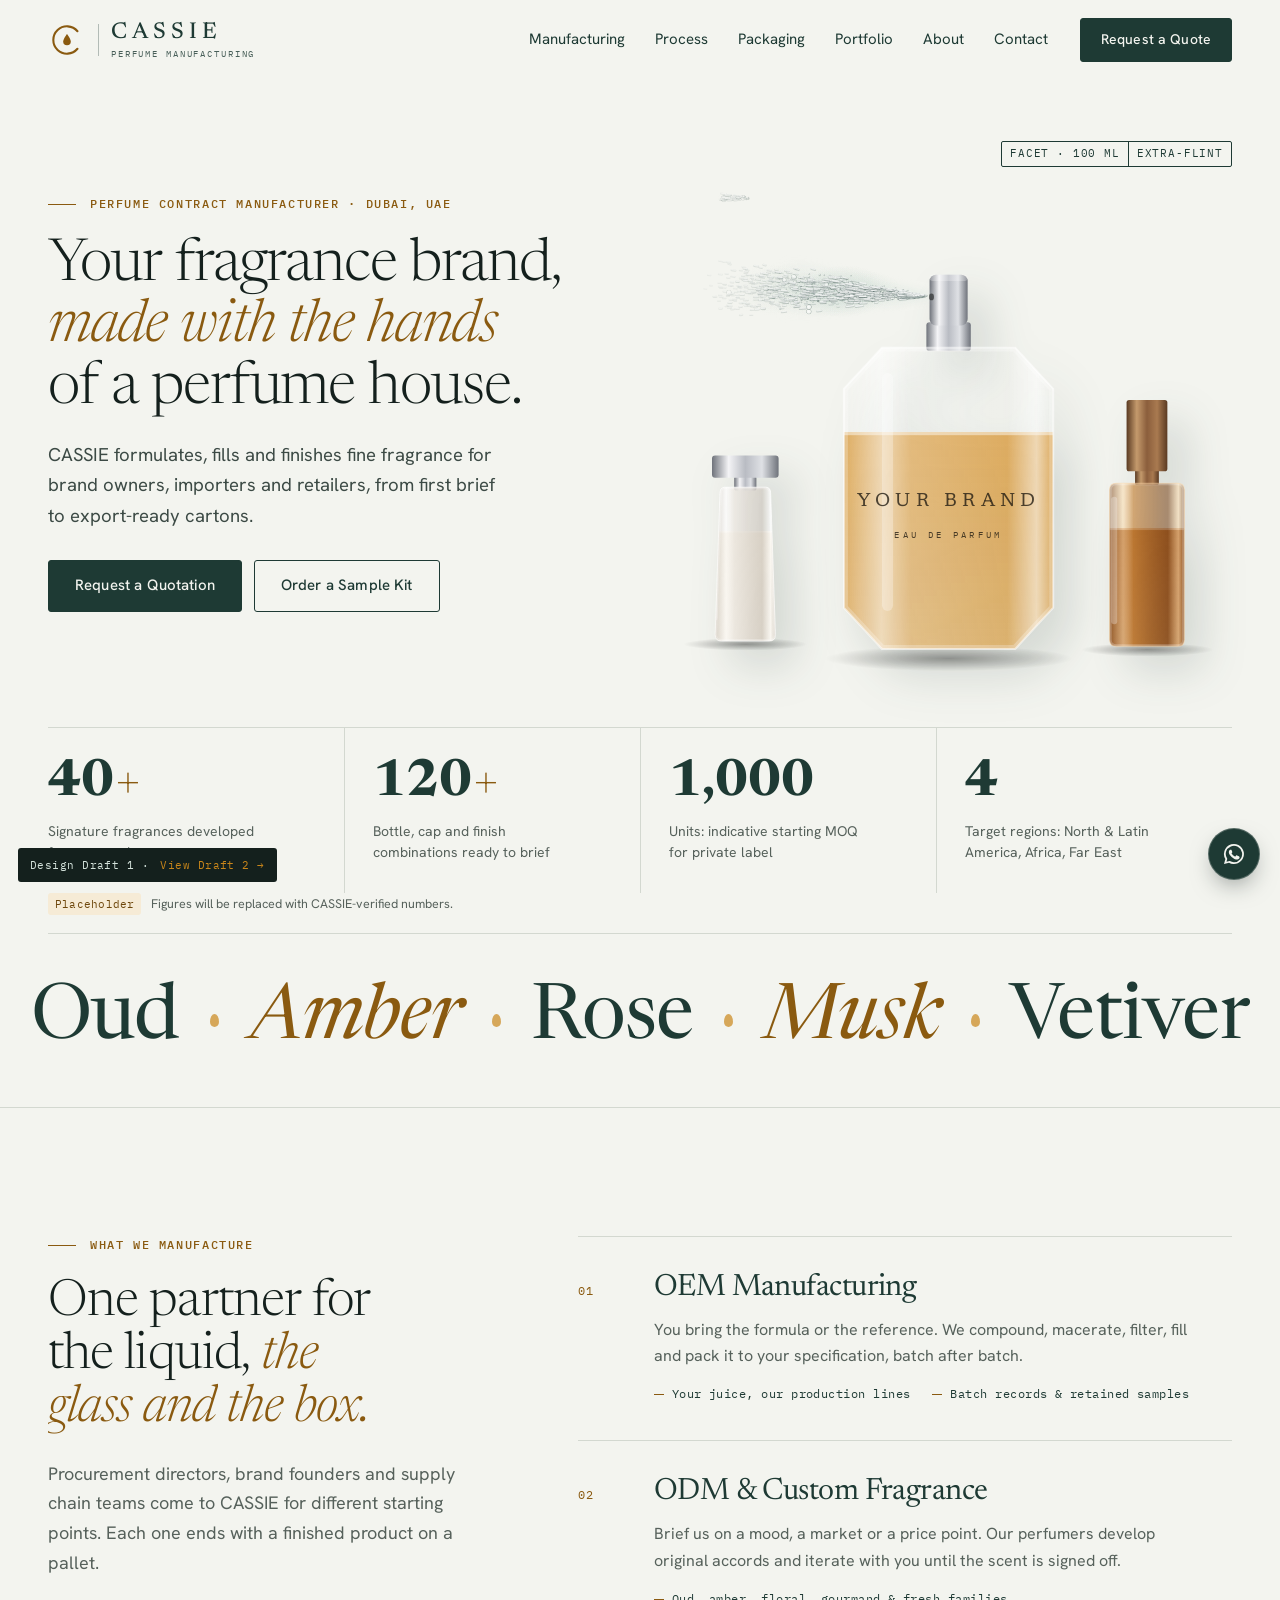
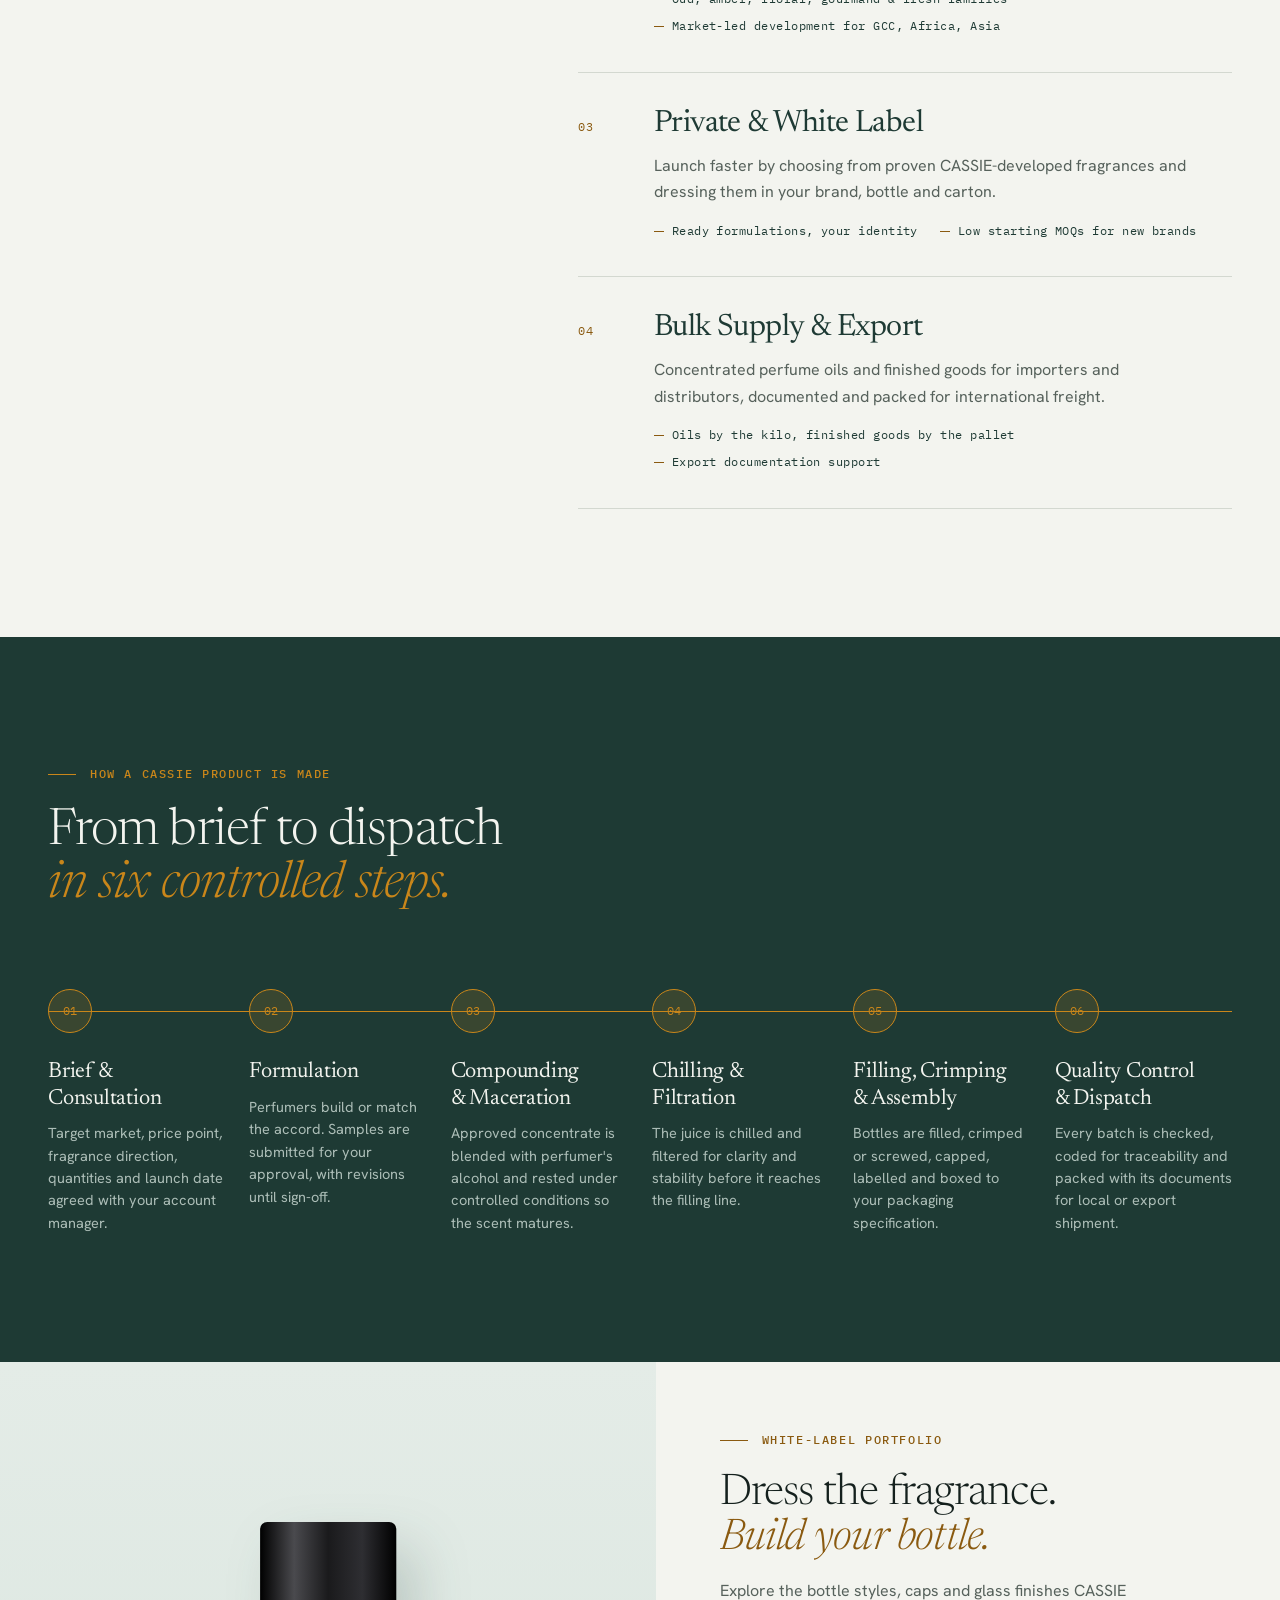
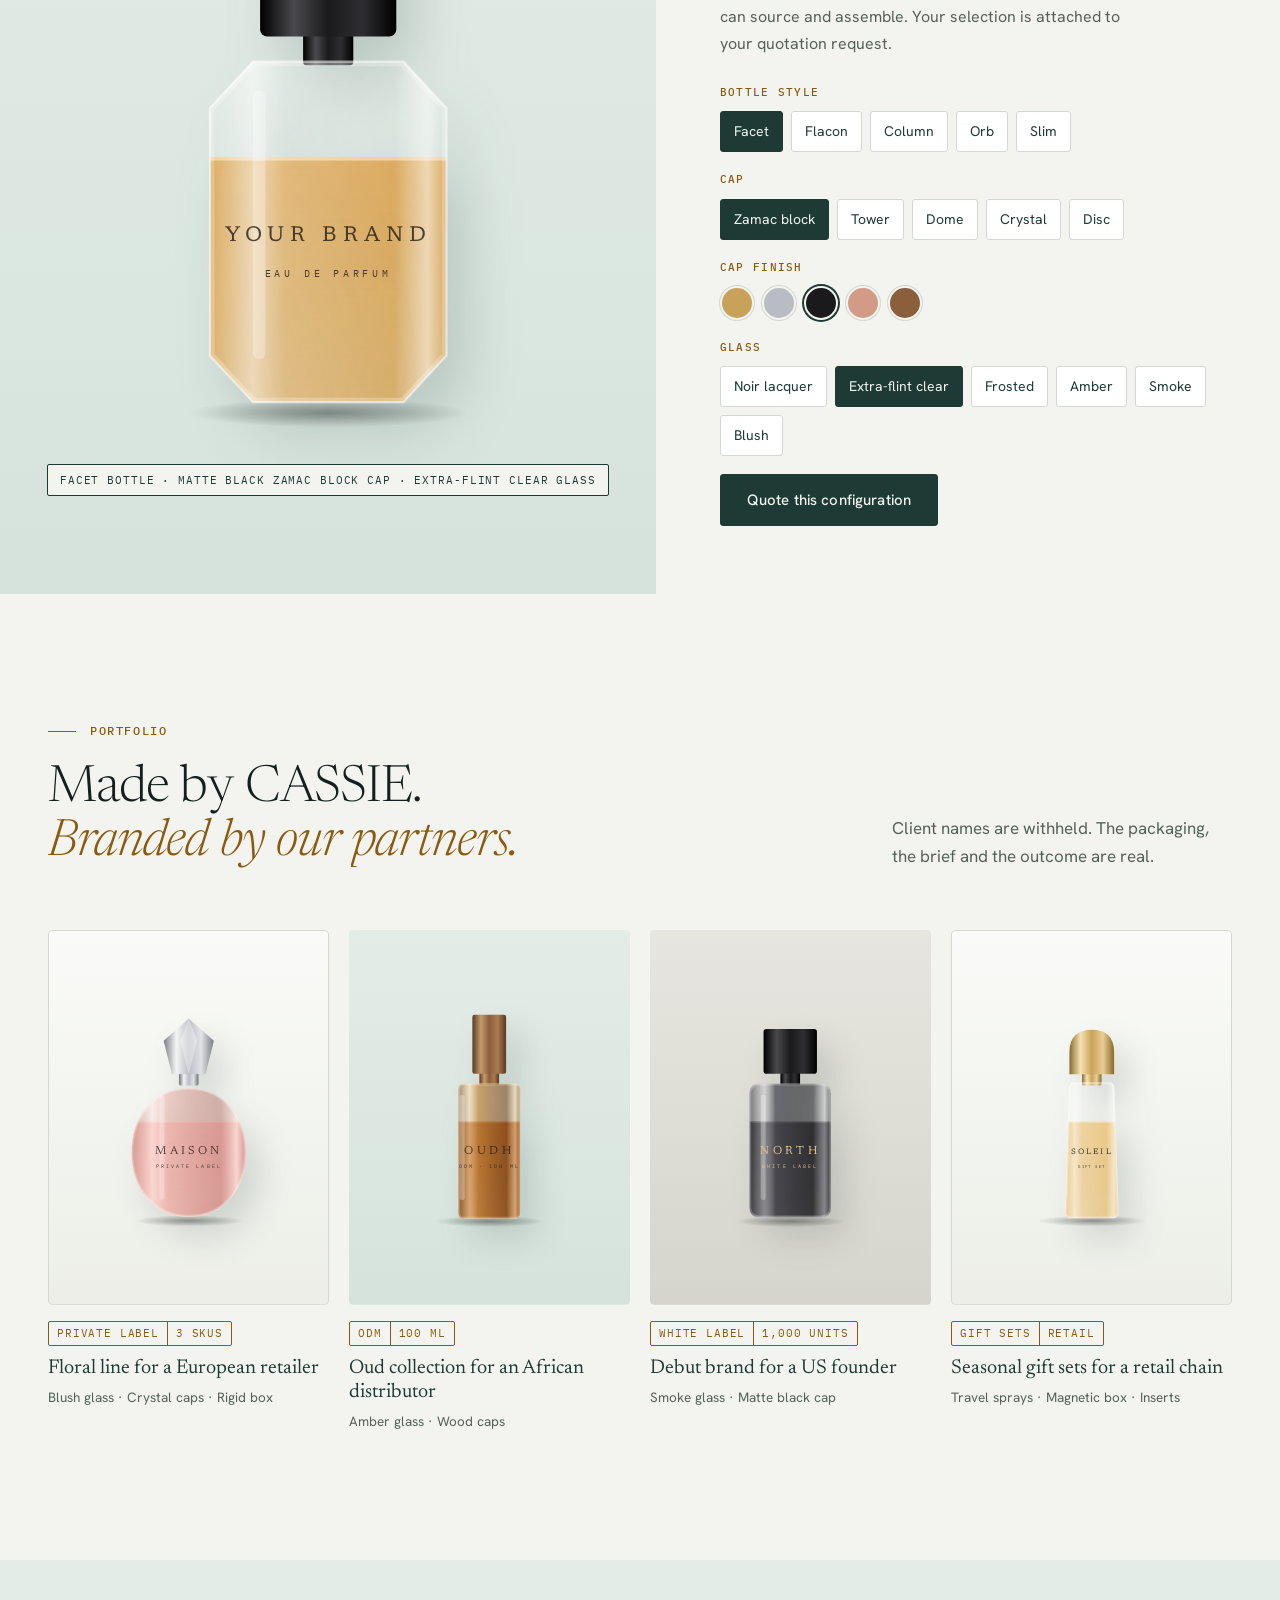
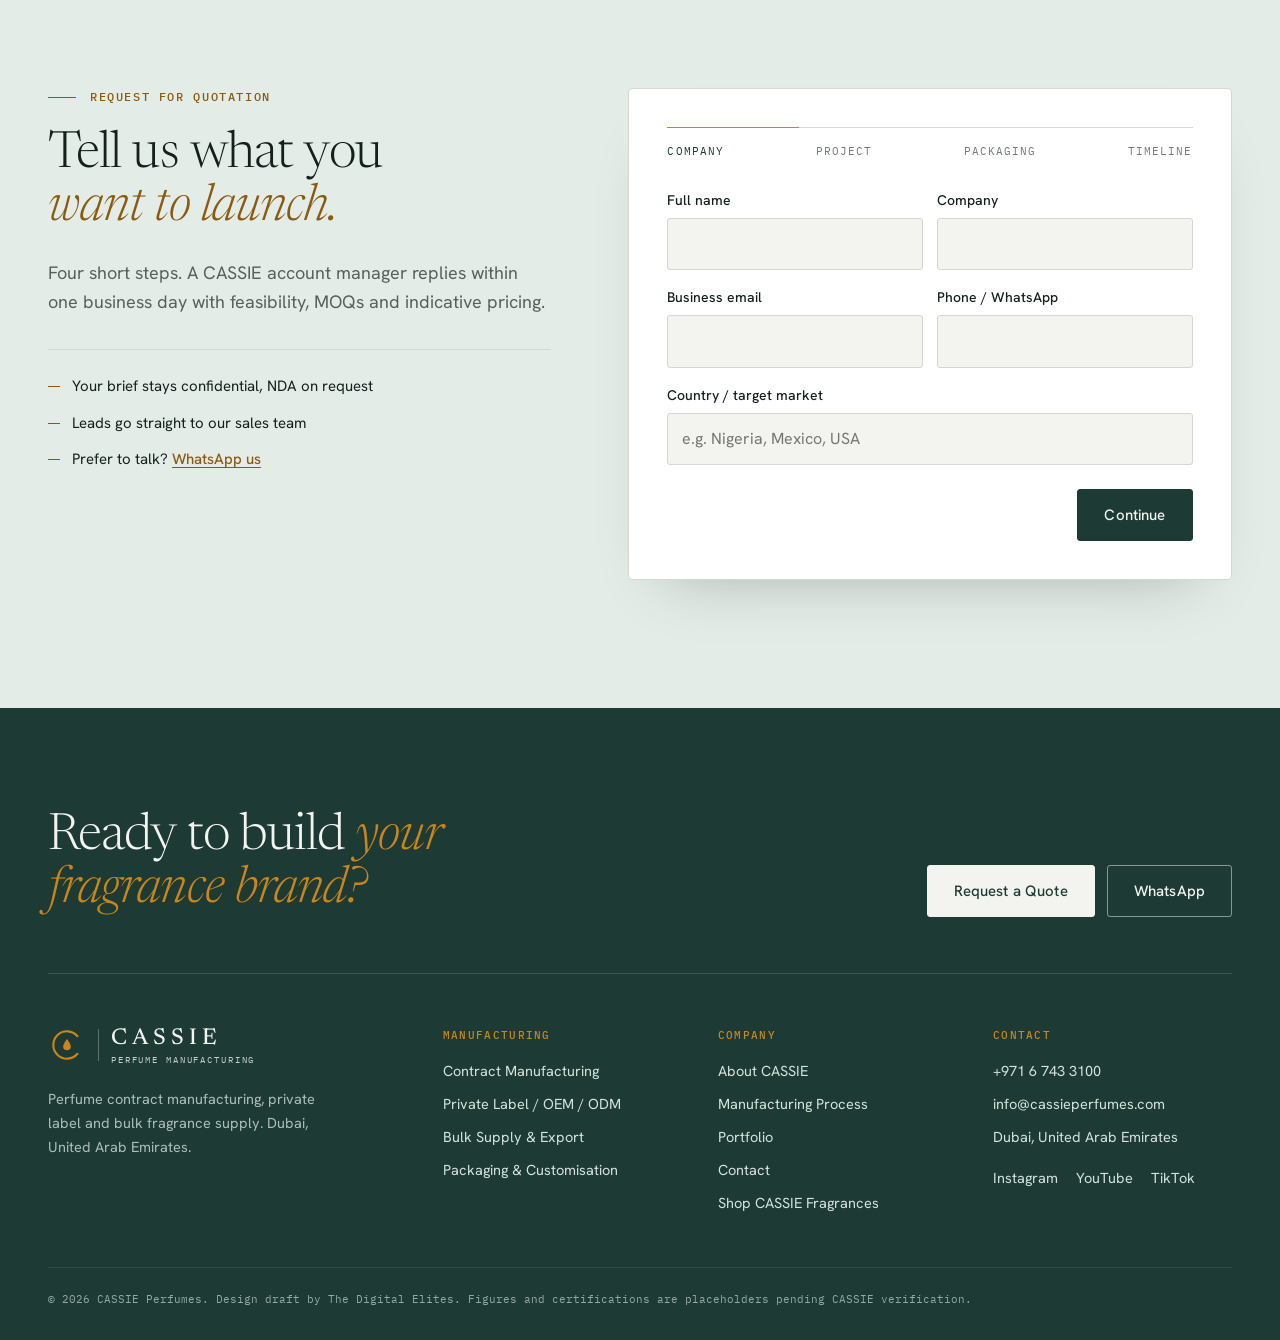
==== index.html @ cbf1a88a "Trim the homepage: no top strip, open hero, one side spray Removes the dark top strip and the Qualit" ====
<!doctype html>
<html lang="en">
<head>
  <meta charset="utf-8">
  <meta name="viewport" content="width=device-width, initial-scale=1">
  <title>Perfume Contract Manufacturer &amp; Private Label Partner in the UAE | CASSIE Perfumes</title>
  <meta name="description" content="CASSIE Perfumes is a Dubai-based perfume contract manufacturer offering OEM, ODM, private label and bulk fragrance supply, with bottle, cap and packaging customisation for brands worldwide.">
  <link rel="preconnect" href="https://fonts.googleapis.com">
  <link rel="preconnect" href="https://fonts.gstatic.com" crossorigin>
  <link href="https://fonts.googleapis.com/css2?family=Newsreader:ital,opsz,wght@0,6..72,300..600;1,6..72,300..500&family=Hanken+Grotesk:wght@400;500;600&family=IBM+Plex+Mono:wght@400;500&display=swap" rel="stylesheet">
  <link rel="stylesheet" href="style.css?v=20261020a">
</head>
<body>

<svg width="0" height="0" style="position:absolute" aria-hidden="true">
  <defs>
    <symbol id="mono" viewBox="0 0 100 100">
      <path d="M77.58 26.86 A36 36 0 1 0 77.58 73.14" fill="none" stroke="currentColor" stroke-width="5.5" stroke-linecap="round"/>
      <path d="M50 34 C50 34 60 47 60 54 A10 10 0 0 1 40 54 C40 47 50 34 50 34Z" fill="currentColor"/>
    </symbol>
    <symbol id="i-flask" viewBox="0 0 24 24"><path d="M9 3h6M10 3v6l-5 9a2 2 0 0 0 1.7 3h10.6a2 2 0 0 0 1.7-3l-5-9V3M7.5 14h9" fill="none" stroke="currentColor" stroke-width="1.5" stroke-linecap="round" stroke-linejoin="round"/></symbol>
    <symbol id="i-doc" viewBox="0 0 24 24"><path d="M6 3h8l4 4v14H6zM14 3v4h4M9 14l2 2 4-4" fill="none" stroke="currentColor" stroke-width="1.5" stroke-linecap="round" stroke-linejoin="round"/></symbol>
    <symbol id="i-trace" viewBox="0 0 24 24"><path d="M4 6h3v12H4zM9 6h1v12H9zM12 6h2v12h-2zM16 6h1v12h-1zM19 6h1v12h-1" fill="none" stroke="currentColor" stroke-width="1.5" stroke-linejoin="round"/></symbol>
    <symbol id="i-check" viewBox="0 0 24 24"><circle cx="12" cy="12" r="9" fill="none" stroke="currentColor" stroke-width="1.5"/><path d="m8 12.5 2.6 2.5L16 9.5" fill="none" stroke="currentColor" stroke-width="1.5" stroke-linecap="round" stroke-linejoin="round"/></symbol>
    <symbol id="i-leaf" viewBox="0 0 24 24"><path d="M5 19c0-8 5-13 14-14 0 9-5 14-13 14M5 19l7-7" fill="none" stroke="currentColor" stroke-width="1.5" stroke-linecap="round" stroke-linejoin="round"/></symbol>
    <symbol id="i-ship" viewBox="0 0 24 24"><path d="M3 15h18l-2 5H5zM6 15V9h12v6M9 9V5h6v4" fill="none" stroke="currentColor" stroke-width="1.5" stroke-linejoin="round"/></symbol>
    <path id="wave" d="M-20 40 C 80 10, 170 70, 270 40 S 470 10, 570 40 S 770 70, 870 40 S 1070 10, 1170 40"/>
  </defs>
</svg>

<div class="draft-flag">Design Draft 1 · <a href="https://sami9188.github.io/cassie-draft-2/">View Draft 2 →</a></div>

<!-- ============ HEADER ============ -->
<header class="site-header" id="top">
  <nav class="nav">
    <a href="#top" class="lockup" aria-label="CASSIE Perfumes home">
      <svg class="lockup-mono" aria-hidden="true"><use href="#mono"/></svg>
      <span class="lockup-rule"></span>
      <span class="lockup-text"><span class="lockup-word">CASSIE</span><span class="lockup-desc">Perfume manufacturing</span></span>
    </a>
    <ul class="nav-links">
      <li><a href="#services">Manufacturing</a></li>
      <li><a href="#process">Process</a></li>
      <li><a href="#packaging">Packaging</a></li>
      <li><a href="#portfolio">Portfolio</a></li>
      <li><a href="about.html">About</a></li>
      <li><a href="contact.html">Contact</a></li>
      <li class="nav-links-cta"><a href="#rfq" class="btn btn-primary">Request a Quote</a></li>
    </ul>
    <a href="#rfq" class="btn btn-primary nav-cta">Request a Quote</a>
    <button class="burger" aria-label="Open menu" aria-expanded="false"><span></span><span></span></button>
  </nav>
</header>

<main>

<!-- ============ HERO ============ -->
<section class="hero">
  <div class="hero-copy">
    <p class="eyebrow reveal">Perfume Contract Manufacturer · Dubai, UAE</p>
    <h1 class="reveal">Your fragrance brand, <em>made with the hands</em> of a perfume house.</h1>
    <p class="hero-lede reveal">CASSIE formulates, fills and finishes fine fragrance for brand owners, importers and retailers, from first brief to export-ready cartons.</p>
    <div class="hero-ctas reveal">
      <a href="#rfq" class="btn btn-primary">Request a Quotation</a>
      <a href="#rfq" class="btn btn-ghost" data-sample>Order a Sample Kit</a>
    </div>
  </div>
  <div class="hero-stage reveal" aria-hidden="true" data-mist="spray" data-mist-tone="light" data-mist-bottle=".hb-2">
    <div class="hb hb-1" data-bottle='{"shape":"slim","cap":"disc","capColor":"silver","glass":"frosted","liquid":"#e8dcc4","label":"","sub":""}'></div>
    <div class="hb hb-2" data-bottle='{"shape":"facet","cap":"spray","capColor":"silver","glass":"clear","liquid":"#d9a24e","label":"YOUR BRAND","sub":"EAU DE PARFUM"}'></div>
    <div class="hb hb-3" data-bottle='{"shape":"column","cap":"tall","capColor":"wood","glass":"amber","liquid":"#a35a1e","label":"","sub":""}'></div>
    <span class="hero-tag formula-tag"><span>Facet · 100 ml</span><span>Extra-flint</span></span>
  </div>
</section>

<!-- ============ STATS ============ -->
<section class="stats" id="stats">
  <div class="stat reveal"><div class="stat-n"><b data-count="40">0</b><span>+</span></div><p>Signature fragrances developed for our own house</p></div>
  <div class="stat reveal"><div class="stat-n"><b data-count="120">0</b><span>+</span></div><p>Bottle, cap and finish combinations ready to brief</p></div>
  <div class="stat reveal"><div class="stat-n"><b data-count="1000">0</b></div><p>Units: indicative starting MOQ for private label</p></div>
  <div class="stat reveal"><div class="stat-n"><b data-count="4">0</b></div><p>Target regions: North &amp; Latin America, Africa, Far East</p></div>
  <p class="stats-note"><span class="tbc">Placeholder</span> Figures will be replaced with CASSIE-verified numbers.</p>
</section>

<!-- ============ NOTES MARQUEE ============ -->
<div class="marquee" aria-hidden="true">
  <div class="marquee-track"><div><span>Oud</span><i></i><span class="it">Amber</span><i></i><span>Rose</span><i></i><span class="it">Musk</span><i></i><span>Vetiver</span><i></i><span class="it">Saffron</span><i></i><span>Vanilla</span><i></i><span class="it">Bergamot</span><i></i><span>Leather</span><i></i><span class="it">Sandalwood</span><i></i></div><div><span>Oud</span><i></i><span class="it">Amber</span><i></i><span>Rose</span><i></i><span class="it">Musk</span><i></i><span>Vetiver</span><i></i><span class="it">Saffron</span><i></i><span>Vanilla</span><i></i><span class="it">Bergamot</span><i></i><span>Leather</span><i></i><span class="it">Sandalwood</span><i></i></div></div>
</div>

<!-- ============ SERVICES ============ -->
<section class="services" id="services">
  <div class="services-head">
    <p class="eyebrow">What we manufacture</p>
    <h2 class="reveal">One partner for the liquid, <em>the glass and the box.</em></h2>
    <p class="reveal">Procurement directors, brand founders and supply chain teams come to CASSIE for different starting points. Each one ends with a finished product on a pallet.</p>
  </div>
  <ol class="service-list">
    <li class="service reveal">
      <span class="num">01</span>
      <h3>OEM Manufacturing</h3>
      <p>You bring the formula or the reference. We compound, macerate, filter, fill and pack it to your specification, batch after batch.</p>
      <ul><li>Your juice, our production lines</li><li>Batch records &amp; retained samples</li></ul>
    </li>
    <li class="service reveal">
      <span class="num">02</span>
      <h3>ODM &amp; Custom Fragrance</h3>
      <p>Brief us on a mood, a market or a price point. Our perfumers develop original accords and iterate with you until the scent is signed off.</p>
      <ul><li>Oud, amber, floral, gourmand &amp; fresh families</li><li>Market-led development for GCC, Africa, Asia</li></ul>
    </li>
    <li class="service reveal">
      <span class="num">03</span>
      <h3>Private &amp; White Label</h3>
      <p>Launch faster by choosing from proven CASSIE-developed fragrances and dressing them in your brand, bottle and carton.</p>
      <ul><li>Ready formulations, your identity</li><li>Low starting MOQs for new brands</li></ul>
    </li>
    <li class="service reveal">
      <span class="num">04</span>
      <h3>Bulk Supply &amp; Export</h3>
      <p>Concentrated perfume oils and finished goods for importers and distributors, documented and packed for international freight.</p>
      <ul><li>Oils by the kilo, finished goods by the pallet</li><li>Export documentation support</li></ul>
    </li>
  </ol>
</section>

<!-- ============ PROCESS ============ -->
<section class="process" id="process" data-mist="side" data-mist-y=".22">
  <div class="process-head">
    <p class="eyebrow">How a CASSIE product is made</p>
    <h2 class="reveal">From brief to dispatch <em>in six controlled steps.</em></h2>
  </div>
  <div class="process-track">
    <div class="process-line"><i></i></div>
    <ol class="process-steps">
      <li class="step reveal"><span>01</span><h4>Brief &amp; Consultation</h4><p>Target market, price point, fragrance direction, quantities and launch date agreed with your account manager.</p></li>
      <li class="step reveal"><span>02</span><h4>Formulation</h4><p>Perfumers build or match the accord. Samples are submitted for your approval, with revisions until sign-off.</p></li>
      <li class="step reveal"><span>03</span><h4>Compounding &amp; Maceration</h4><p>Approved concentrate is blended with perfumer's alcohol and rested under controlled conditions so the scent matures.</p></li>
      <li class="step reveal"><span>04</span><h4>Chilling &amp; Filtration</h4><p>The juice is chilled and filtered for clarity and stability before it reaches the filling line.</p></li>
      <li class="step reveal"><span>05</span><h4>Filling, Crimping &amp; Assembly</h4><p>Bottles are filled, crimped or screwed, capped, labelled and boxed to your packaging specification.</p></li>
      <li class="step reveal"><span>06</span><h4>Quality Control &amp; Dispatch</h4><p>Every batch is checked, coded for traceability and packed with its documents for local or export shipment.</p></li>
    </ol>
  </div>
</section>

<!-- ============ PACKAGING CONFIGURATOR ============ -->
<section class="packaging" id="packaging">
  <div class="pack-stage">
    <div class="pack-render" id="packRender"></div>
    <div class="pack-caption" id="packCaption">Facet bottle · Matte black zamac block cap · Extra-flint clear glass</div>
  </div>
  <div class="pack-panel">
    <p class="eyebrow">White-label portfolio</p>
    <h2 class="reveal">Dress the fragrance. <em>Build your bottle.</em></h2>
    <p class="pack-intro">Explore the bottle styles, caps and glass finishes CASSIE can source and assemble. Your selection is attached to your quotation request.</p>

    <div class="opt-group">
      <h5>Bottle style</h5>
      <div class="opts" data-key="shape">
        <button data-val="facet" class="on">Facet</button>
        <button data-val="flacon">Flacon</button>
        <button data-val="column">Column</button>
        <button data-val="orb">Orb</button>
        <button data-val="slim">Slim</button>
      </div>
    </div>
    <div class="opt-group">
      <h5>Cap</h5>
      <div class="opts" data-key="cap">
        <button data-val="block" class="on">Zamac block</button>
        <button data-val="tall">Tower</button>
        <button data-val="dome">Dome</button>
        <button data-val="crystal">Crystal</button>
        <button data-val="disc">Disc</button>
      </div>
    </div>
    <div class="opt-group">
      <h5>Cap finish</h5>
      <div class="opts swatches" data-key="capColor">
        <button data-val="gold" style="--sw:#c9a25a" title="Gold" aria-label="Gold"></button>
        <button data-val="silver" style="--sw:#b9bcc3" title="Silver" aria-label="Silver"></button>
        <button data-val="black" class="on" style="--sw:#1a1a1c" title="Matte black" aria-label="Matte black"></button>
        <button data-val="rosegold" style="--sw:#d29b85" title="Rose gold" aria-label="Rose gold"></button>
        <button data-val="wood" style="--sw:#8b5e3c" title="Natural wood" aria-label="Natural wood"></button>
      </div>
    </div>
    <div class="opt-group">
      <h5>Glass</h5>
      <div class="opts" data-key="glass">
        <button data-val="noir">Noir lacquer</button>
        <button data-val="clear" class="on">Extra-flint clear</button>
        <button data-val="frosted">Frosted</button>
        <button data-val="amber">Amber</button>
        <button data-val="smoke">Smoke</button>
        <button data-val="rose">Blush</button>
      </div>
    </div>
    <a href="#rfq" class="btn btn-primary" id="packToRfq">Quote this configuration</a>
  </div>
</section>

<!-- ============ PORTFOLIO ============ -->
<section class="portfolio" id="portfolio">
  <div class="port-head">
    <div>
      <p class="eyebrow">Portfolio</p>
      <h2 class="reveal">Made by CASSIE. <em>Branded by our partners.</em></h2>
    </div>
    <p class="reveal">Client names are withheld. The packaging, the brief and the outcome are real.</p>
  </div>
  <div class="port-grid">
    <figure class="port reveal">
      <div class="port-art g-porcelain" data-bottle='{"shape":"orb","cap":"crystal","capColor":"silver","glass":"rose","liquid":"#f2b7b0","label":"MAISON","sub":"PRIVATE LABEL"}'></div>
      <figcaption><span class="formula-tag"><span>Private label</span><span>3 SKUs</span></span><b>Floral line for a European retailer</b><span>Blush glass · Crystal caps · Rigid box</span></figcaption>
    </figure>
    <figure class="port reveal">
      <div class="port-art g-mist" data-bottle='{"shape":"column","cap":"tall","capColor":"wood","glass":"amber","liquid":"#a35a1e","label":"OUDH","sub":"ODM · 100 ML"}'></div>
      <figcaption><span class="formula-tag"><span>ODM</span><span>100 ml</span></span><b>Oud collection for an African distributor</b><span>Amber glass · Wood caps</span></figcaption>
    </figure>
    <figure class="port reveal">
      <div class="port-art g-stone" data-bottle='{"shape":"flacon","cap":"block","capColor":"black","glass":"smoke","liquid":"#3a3a3a","label":"NORTH","sub":"WHITE LABEL"}'></div>
      <figcaption><span class="formula-tag"><span>White label</span><span>1,000 units</span></span><b>Debut brand for a US founder</b><span>Smoke glass · Matte black cap</span></figcaption>
    </figure>
    <figure class="port reveal">
      <div class="port-art g-porcelain" data-bottle='{"shape":"slim","cap":"dome","capColor":"gold","glass":"clear","liquid":"#e9c27a","label":"SOLEIL","sub":"GIFT SET"}'></div>
      <figcaption><span class="formula-tag"><span>Gift sets</span><span>Retail</span></span><b>Seasonal gift sets for a retail chain</b><span>Travel sprays · Magnetic box · Inserts</span></figcaption>
    </figure>
  </div>
</section>

<!-- ============ RFQ ============ -->
<section class="rfq" id="rfq">
  <div class="rfq-side">
    <p class="eyebrow">Request for quotation</p>
    <h2>Tell us what you <em>want to launch.</em></h2>
    <p>Four short steps. A CASSIE account manager replies within one business day with feasibility, MOQs and indicative pricing.</p>
    <ul class="rfq-assure">
      <li>Your brief stays confidential, NDA on request</li>
      <li>Leads go straight to our sales team</li>
      <li>Prefer to talk? <a href="https://wa.me/97167433100" target="_blank" rel="noopener">WhatsApp us</a></li>
    </ul>
  </div>
  <form class="rfq-form" id="rfqForm" novalidate>
    <div class="rfq-progress"><i style="width:25%"></i></div>
    <ol class="rfq-steps-label"><li class="on">Company</li><li>Project</li><li>Packaging</li><li>Timeline</li></ol>

    <fieldset class="rfq-step on" data-step="1">
      <div class="row2">
        <label>Full name<input name="name" required></label>
        <label>Company<input name="company" required></label>
      </div>
      <div class="row2">
        <label>Business email<input type="email" name="email" required></label>
        <label>Phone / WhatsApp<input name="phone"></label>
      </div>
      <label>Country / target market<input name="market" placeholder="e.g. Nigeria, Mexico, USA"></label>
    </fieldset>

    <fieldset class="rfq-step" data-step="2">
      <h5>Service required</h5>
      <div class="chips" data-name="service">
        <label><input type="checkbox" value="OEM">OEM</label>
        <label><input type="checkbox" value="ODM">ODM / custom fragrance</label>
        <label><input type="checkbox" value="Private label">Private label</label>
        <label><input type="checkbox" value="White label">White label</label>
        <label><input type="checkbox" value="Bulk oils">Bulk perfume oils</label>
      </div>
      <div class="row2">
        <label>Product category
          <select name="category"><option>Eau de Parfum</option><option>Extrait / Parfum</option><option>Eau de Toilette</option><option>Perfume oil (attar)</option><option>Body mist</option><option>Gift sets</option></select>
        </label>
        <label>Estimated quantity
          <select name="qty"><option>1,000 – 5,000 units</option><option>5,000 – 20,000 units</option><option>20,000 – 100,000 units</option><option>100,000+ units</option><option>Bulk oil (kg)</option></select>
        </label>
      </div>
    </fieldset>

    <fieldset class="rfq-step" data-step="3">
      <label>Packaging requirements<textarea name="packaging" rows="3" id="packField" placeholder="Bottle size, glass, cap, box..."></textarea></label>
      <div class="row2">
        <label>Branding
          <select name="branding"><option>I have artwork ready</option><option>I need design support</option><option>Not sure yet</option></select>
        </label>
        <label>Bottle size
          <select name="size"><option>30 ml</option><option>50 ml</option><option>75 ml</option><option selected>100 ml</option><option>Travel 10–20 ml</option></select>
        </label>
      </div>
    </fieldset>

    <fieldset class="rfq-step" data-step="4">
      <label>Target launch date<input type="month" name="launch"></label>
      <label>Anything else we should know?<textarea name="notes" rows="3"></textarea></label>
      <label class="check"><input type="checkbox" name="samples" id="sampleBox"> Send me a sample kit with the quotation</label>
    </fieldset>

    <div class="rfq-nav">
      <button type="button" class="btn btn-ghost" id="rfqBack" hidden>Back</button>
      <button type="button" class="btn btn-primary" id="rfqNext">Continue</button>
    </div>
    <div class="rfq-done" hidden>
      <h3>Thank you. Your request is with our team.</h3>
      <p>In the live site this form posts to CASSIE's Zoho CRM as a manufacturing lead.</p>
    </div>
  </form>
</section>

</main>

<!-- ============ FOOTER ============ -->
<footer class="footer" id="contact">
  <div class="footer-cta">
    <h2>Ready to build <em>your fragrance brand?</em></h2>
    <div class="footer-btns"><a href="#rfq" class="btn btn-light">Request a Quote</a><a href="https://wa.me/97167433100" class="btn btn-outline-light" target="_blank" rel="noopener">WhatsApp</a></div>
  </div>
  <div class="footer-grid">
    <div>
      <a href="#top" class="lockup lockup-light" aria-label="CASSIE Perfumes home">
        <svg class="lockup-mono" aria-hidden="true"><use href="#mono"/></svg>
        <span class="lockup-rule"></span>
        <span class="lockup-text"><span class="lockup-word">CASSIE</span><span class="lockup-desc">Perfume manufacturing</span></span>
      </a>
      <p>Perfume contract manufacturing, private label and bulk fragrance supply. Dubai, United Arab Emirates.</p>
    </div>
    <div>
      <h6>Manufacturing</h6>
      <a href="#services">Contract Manufacturing</a><a href="#services">Private Label / OEM / ODM</a><a href="#services">Bulk Supply &amp; Export</a><a href="#packaging">Packaging &amp; Customisation</a>
    </div>
    <div>
      <h6>Company</h6>
      <a href="about.html">About CASSIE</a><a href="#process">Manufacturing Process</a><a href="#portfolio">Portfolio</a><a href="contact.html">Contact</a><a href="https://www.cassieperfumes.com/">Shop CASSIE Fragrances</a>
    </div>
    <div>
      <h6>Contact</h6>
      <a href="tel:+97167433100">+971 6 743 3100</a>
      <a href="mailto:info@cassieperfumes.com">info@cassieperfumes.com</a>
      <span>Dubai, United Arab Emirates</span>
      <div class="socials"><a href="https://instagram.com/cassieperfumes">Instagram</a><a href="https://www.youtube.com/@cassieperfumes">YouTube</a><a href="https://www.tiktok.com/@cassieperfumes">TikTok</a></div>
    </div>
  </div>
  <p class="legal">© 2026 CASSIE Perfumes. Design draft by The Digital Elites. Figures and certifications are placeholders pending CASSIE verification.</p>
</footer>

<a href="https://wa.me/97167433100" class="wa-float" target="_blank" rel="noopener" aria-label="Chat on WhatsApp">
  <svg viewBox="0 0 24 24" width="24" height="24" fill="currentColor"><path d="M12 2a10 10 0 0 0-8.6 15.1L2 22l5-1.3A10 10 0 1 0 12 2zm0 18.2a8.2 8.2 0 0 1-4.2-1.1l-.3-.2-3 .8.8-2.9-.2-.3A8.2 8.2 0 1 1 12 20.2zm4.5-6.1c-.2-.1-1.5-.7-1.7-.8s-.4-.1-.6.1-.7.8-.8 1-.3.2-.5.1a6.7 6.7 0 0 1-3.3-2.9c-.2-.4.2-.4.7-1.3.1-.2 0-.3 0-.4l-.8-1.8c-.2-.5-.4-.4-.6-.4h-.5a1 1 0 0 0-.7.3 3 3 0 0 0-.9 2.2 5.2 5.2 0 0 0 1.1 2.7 11.8 11.8 0 0 0 4.5 4c1.7.7 2.3.8 3.2.6a2.7 2.7 0 0 0 1.8-1.3 2.2 2.2 0 0 0 .1-1.3c0-.1-.2-.2-.5-.3z"/></svg>
</a>

<script src="bottle.js?v=20261020a"></script>
<script src="main.js?v=20261020a"></script>
<script src="mist.js?v=20261020a"></script>
</body>
</html>
---- style.css ----
/* ==========================================================================
   CASSIE Perfumes — Website Draft 1
   Draft 1's own structure and copy, styled by the rules of the CASSIE brand book:
   - Colour: Porcelain ground (~60%), Vetiver (~25%), Mist (~10%), Saffron (~5%).
     Ink for body text, never pure black. Saffron Deep for accent text on light.
   - Type: Newsreader display (light, italic for one phrase of emphasis),
     Hanken Grotesk text, IBM Plex Mono for labels, codes and data only.
   - Elements: open-C monogram lockup, formula tags, 1.5px line icons on a 24px grid,
     and a canvas perfume-spray mist in place of the scent trail lines.
   - Motion: diffuse, don't perform. 10px fade-in, 240ms interface, 600ms reveals,
     spray puffs from the hero bottle, nothing with reduced motion.
   ========================================================================== */

:root {
  --vetiver: #1E3A34;
  --vetiver-2: #17302A;
  --ink: #14201D;
  --porcelain: #F3F4EF;
  --mist: #D5E3DC;
  --mist-2: #E4ECE7;
  --stone: #737B76;
  --saffron: #C9861A;
  --saffron-deep: #8A5A10;
  --white: #FFFFFF;
  --line: #D3D8D0;
  --line-dark: rgba(213, 227, 220, .16);
  --muted: #56615B;
  --on-dark: rgba(213, 227, 220, .78);
  --warn-bg: #F6EBD6;
  --warn-fg: #6E470C;

  --f-display: "Newsreader", "Iowan Old Style", "Palatino Linotype", Georgia, serif;
  --f-text: "Hanken Grotesk", "Helvetica Neue", Arial, sans-serif;
  --f-mono: "IBM Plex Mono", ui-monospace, Menlo, Consolas, monospace;

  --frame: 1240px;
  --gutter: 20px;
  --pad: max(var(--gutter), calc((100% - var(--frame)) / 2));
  --section: clamp(80px, 10vw, 140px);
  --r: 4px;
  --ease: cubic-bezier(.2, .7, .2, 1);
  --chev: url("data:image/svg+xml,%3Csvg xmlns='http://www.w3.org/2000/svg' viewBox='0 0 24 24'%3E%3Cpath d='m6 9 6 6 6-6' fill='none' stroke='%231E3A34' stroke-width='1.5' stroke-linecap='round'/%3E%3C/svg%3E");
}
@media (min-width: 900px) { :root { --gutter: 48px; } }

/* ---------- Base ---------- */
* { box-sizing: border-box; margin: 0; padding: 0; }
html { scroll-behavior: smooth; scroll-padding-top: 96px; -webkit-text-size-adjust: 100%; }
body { background: var(--porcelain); color: var(--ink); font-family: var(--f-text); font-size: 17px; line-height: 1.65; overflow-x: clip; -webkit-font-smoothing: antialiased; }
a { color: inherit; text-decoration: none; }
img, svg { display: block; max-width: 100%; }
button, input, textarea, select { font: inherit; color: inherit; }
:focus-visible { outline: 2px solid var(--saffron-deep); outline-offset: 3px; }
[hidden] { display: none !important; }

h1, h2, h3, h4 { font-family: var(--f-display); font-weight: 300; letter-spacing: -.018em; line-height: 1.04; text-wrap: balance; }
h1 { font-size: clamp(44px, 5.6vw, 84px); }
h2 { font-size: clamp(34px, 4vw, 58px); }
h3 { font-size: clamp(26px, 2.4vw, 34px); font-weight: 400; line-height: 1.1; }
h4 { font-size: 22px; font-weight: 400; line-height: 1.2; letter-spacing: -.01em; }
h1 em, h2 em { font-style: italic; color: var(--saffron-deep); }
p { max-width: 62ch; }

.eyebrow { display: flex; align-items: center; gap: 14px; font-family: var(--f-mono); font-size: 11.5px; font-weight: 500; letter-spacing: .14em; text-transform: uppercase; color: var(--saffron-deep); margin-bottom: 22px; }
.eyebrow::before { content: ""; width: 28px; height: 1px; background: currentColor; }

.formula-tag { display: inline-flex; font-family: var(--f-mono); font-size: 10.5px; letter-spacing: .08em; text-transform: uppercase; border: 1px solid currentColor; border-radius: 2px; overflow: hidden; color: var(--vetiver); white-space: nowrap; }
.formula-tag span { padding: 3px 8px; }
.formula-tag span + span { border-left: 1px solid currentColor; }

.tbc { font-family: var(--f-mono); font-size: 11px; letter-spacing: .02em; background: var(--warn-bg); color: var(--warn-fg); padding: 2px 7px; border-radius: 3px; white-space: nowrap; }

/* Perfume spray mist (mist.js) */
.mist-canvas { position: absolute; inset: 0; width: 100%; height: 100%; pointer-events: none; z-index: 3; }

/* ---------- Buttons ---------- */
.btn { display: inline-flex; align-items: center; justify-content: center; min-height: 52px; padding: 0 26px; border: 1px solid var(--vetiver); border-radius: 3px; font-size: 15px; font-weight: 500; letter-spacing: .01em; line-height: 1.1; text-align: center; cursor: pointer; transition: transform .24s var(--ease), background-color .24s var(--ease), color .24s var(--ease), border-color .24s var(--ease); }
.btn:hover { transform: translateY(-2px); }
.btn:active { transform: none; }
.btn-primary { background: var(--vetiver); color: var(--porcelain); }
.btn-primary:hover { background: var(--vetiver-2); }
.btn-ghost { background: transparent; color: var(--vetiver); }
.btn-ghost:hover { background: var(--vetiver); color: var(--porcelain); }
.btn-light { background: var(--porcelain); border-color: var(--porcelain); color: var(--vetiver); }
.btn-outline-light { background: transparent; border-color: rgba(243, 244, 239, .5); color: var(--porcelain); }
.btn-outline-light:hover { border-color: var(--porcelain); }

.draft-flag { position: fixed; bottom: 18px; left: 18px; z-index: 90; background: var(--ink); color: var(--mist); font-family: var(--f-mono); font-size: 11px; letter-spacing: .04em; padding: 8px 12px; border-radius: 3px; }
.draft-flag a { color: var(--saffron); margin-left: 4px; }

/* ---------- Header ---------- */
.site-header { position: sticky; top: 0; z-index: 60; background: rgba(243, 244, 239, .95); backdrop-filter: blur(10px); }
.nav { display: flex; align-items: center; gap: 32px; height: 80px; padding: 0 var(--pad); border-bottom: 1px solid transparent; transition: border-color .24s var(--ease), height .24s var(--ease); }
.site-header.scrolled .nav { border-bottom-color: var(--line); height: 68px; }
.lockup { display: flex; align-items: center; gap: 12px; color: var(--vetiver); margin-right: auto; }
.lockup-mono { width: 38px; height: 38px; color: var(--saffron-deep); flex: none; }
.lockup-rule { width: 1px; height: 32px; background: currentColor; opacity: .3; }
.lockup-text { display: grid; line-height: 1; }
.lockup-word { font-family: var(--f-display); font-weight: 500; font-size: 23px; letter-spacing: .22em; }
.lockup-desc { font-family: var(--f-mono); font-size: 8.5px; letter-spacing: .22em; text-transform: uppercase; margin-top: 6px; opacity: .8; }
.lockup-light { color: var(--porcelain); }
.lockup-light .lockup-mono { color: var(--saffron); }
.nav-links { display: flex; align-items: center; gap: 30px; list-style: none; font-size: 15px; }
.nav-links a:not(.btn) { color: var(--vetiver); position: relative; }
.nav-links a:not(.btn)::after { content: ""; position: absolute; left: 0; right: 0; bottom: -5px; height: 1px; background: var(--saffron-deep); transform: scaleX(0); transform-origin: left; transition: transform .24s var(--ease); }
.nav-links a:not(.btn):hover::after { transform: scaleX(1); }
.nav-links-cta { display: none; }
.nav-cta { min-height: 44px; padding: 0 20px; font-size: 14px; }
.burger { display: none; width: 44px; height: 44px; border: 1px solid var(--line); border-radius: 3px; background: transparent; cursor: pointer; flex-direction: column; justify-content: center; align-items: center; gap: 5px; }
.burger span { width: 18px; height: 1.5px; background: var(--vetiver); transition: transform .24s var(--ease); }
.burger[aria-expanded="true"] span:first-child { transform: translateY(3.25px) rotate(45deg); }
.burger[aria-expanded="true"] span:last-child { transform: translateY(-3.25px) rotate(-45deg); }

/* ---------- Hero ---------- */
.hero { display: grid; grid-template-columns: minmax(0, 1fr) minmax(0, 1fr); gap: clamp(24px, 4vw, 64px); align-items: center; padding: clamp(20px, 3vw, 40px) var(--pad) clamp(24px, 3vw, 40px); }
.hero h1 { font-size: clamp(40px, 4.6vw, 72px); }
.hero h1 { margin-bottom: 20px; }
.hero-lede { font-size: clamp(17px, 1.45vw, 20px); color: #3C4A45; max-width: 46ch; }
.hero-ctas { display: flex; flex-wrap: wrap; gap: 12px; margin-top: 28px; }
.hero-stage { position: relative; aspect-ratio: 1 / 1; height: min(calc(100vh - 330px), 600px); min-height: 360px; width: auto; max-width: 100%; justify-self: center; }
.hb { position: absolute; z-index: 1; filter: drop-shadow(18px 22px 22px rgba(30, 58, 52, .16)); }
.hb-1 { width: 28%; left: 0; bottom: 6%; }
.hb-2 { width: 56%; left: 22%; bottom: 2%; z-index: 2; }
.hb-3 { width: 30%; right: 0; bottom: 5%; }
.hero-tag { position: absolute; z-index: 4; right: 0; top: 4%; background: rgba(243, 244, 239, .7); }
/* the stage has no panel now, so the mist fades out before the stage edge instead of being cut off */
.hero-stage .mist-canvas { -webkit-mask-image: linear-gradient(90deg, transparent 0, #000 24%); mask-image: linear-gradient(90deg, transparent 0, #000 24%); }

/* ---------- Stats ---------- */
.stats { display: grid; grid-template-columns: repeat(4, minmax(0, 1fr)); margin: 0 var(--pad); border-top: 1px solid var(--line); border-bottom: 1px solid var(--line); }
.stat { padding: 30px 28px 30px 0; min-width: 0; }
.stat + .stat { padding-left: 28px; border-left: 1px solid var(--line); }
.stat-n { display: flex; align-items: baseline; font-family: var(--f-display); font-weight: 300; font-size: clamp(40px, 4vw, 58px); line-height: 1; color: var(--vetiver); font-variant-numeric: tabular-nums lining-nums; }
.stat-n span { color: var(--saffron-deep); }
.stat p { margin-top: 12px; font-size: 14px; color: var(--muted); line-height: 1.5; max-width: 26ch; }
.stats-note { grid-column: 1 / -1; display: flex; align-items: center; gap: 10px; font-size: 12.5px; color: var(--muted); padding: 0 0 18px; max-width: none; }

/* ---------- Services ---------- */
.services { display: grid; grid-template-columns: minmax(0, .9fr) minmax(0, 1.3fr); gap: clamp(40px, 6vw, 96px); padding: var(--section) var(--pad); }
.services-head { position: sticky; top: 120px; align-self: start; }
.services-head h2 { margin-bottom: 22px; }
.services-head > p:not(.eyebrow) { color: var(--muted); font-size: 18px; }
.service-list { list-style: none; border-top: 1px solid var(--line); }
.service { display: grid; grid-template-columns: 64px minmax(0, 1fr); column-gap: 12px; padding: 34px 0 36px; border-bottom: 1px solid var(--line); }
.service .num { grid-row: span 3; font-family: var(--f-mono); font-size: 12px; letter-spacing: .08em; color: var(--saffron-deep); padding-top: 10px; }
.service h3 { margin-bottom: 12px; color: var(--vetiver); }
.service p { color: var(--muted); font-size: 16px; }
.service ul { display: flex; flex-wrap: wrap; gap: 8px 22px; list-style: none; margin-top: 16px; font-family: var(--f-mono); font-size: 11.5px; letter-spacing: .04em; color: var(--vetiver); }
.service ul li { display: flex; align-items: center; gap: 8px; }
.service ul li::before { content: ""; width: 10px; height: 1px; background: var(--saffron-deep); }

/* ---------- Process ---------- */
.process { position: relative; overflow: hidden; background: var(--vetiver); color: var(--porcelain); padding: var(--section) var(--pad); }
.process .eyebrow { color: var(--saffron); }
.process h2 em { color: var(--saffron); }
.process-head { max-width: 720px; margin-bottom: clamp(48px, 6vw, 80px); }
.process-track { position: relative; }
.process-line { position: absolute; left: 0; right: 0; top: 22px; height: 1px; background: var(--line-dark); }
.process-line i { position: absolute; left: 0; top: 0; height: 100%; width: 0; background: var(--saffron); transition: width 1.8s var(--ease); }
.process.in .process-line i { width: 100%; }
.process-steps { display: grid; grid-template-columns: repeat(6, minmax(0, 1fr)); gap: 24px; list-style: none; }
.step { min-width: 0; }
.step span { position: relative; display: grid; place-items: center; width: 44px; height: 44px; border-radius: 50%; background: var(--vetiver); border: 1px solid rgba(201, 134, 26, .7); color: var(--saffron); font-family: var(--f-mono); font-size: 12px; margin-bottom: 26px; }
.step h4 { color: var(--porcelain); margin-bottom: 10px; }
.step p { font-size: 14.5px; color: var(--on-dark); line-height: 1.55; }

/* ---------- Packaging configurator ---------- */
.packaging { display: grid; grid-template-columns: minmax(0, 1.05fr) minmax(0, 1fr); min-height: calc(100vh - 68px); }
.pack-stage { position: sticky; top: 68px; height: calc(100vh - 68px); display: flex; flex-direction: column; align-items: center; justify-content: center; background: linear-gradient(180deg, var(--mist-2), var(--mist)); overflow: hidden; }
.pack-render { position: relative; width: min(28vw, 360px); filter: drop-shadow(20px 26px 26px rgba(30, 58, 52, .18)); }
.pack-render.swap { animation: swap .5s var(--ease); }
@keyframes swap { from { opacity: .25; transform: translateY(10px); } to { opacity: 1; transform: none; } }
.pack-caption { position: relative; margin-top: 30px; font-family: var(--f-mono); font-size: 11px; letter-spacing: .08em; text-transform: uppercase; color: var(--vetiver); background: var(--porcelain); border: 1px solid var(--vetiver); padding: 6px 12px; border-radius: 2px; text-align: center; }
.pack-panel { display: flex; flex-direction: column; justify-content: center; padding: clamp(36px, 5vh, 64px) clamp(24px, 5vw, 88px); }
.pack-panel h2 { font-size: clamp(34px, 3.4vw, 54px); }
.pack-panel > .btn { align-self: flex-start; }
.pack-intro { color: var(--muted); font-size: 16px; margin: 16px 0 26px; max-width: 46ch; }
.opt-group { margin-bottom: 18px; }
.opt-group h5 { font-family: var(--f-mono); font-size: 11px; font-weight: 500; letter-spacing: .12em; text-transform: uppercase; color: var(--saffron-deep); margin-bottom: 10px; }
.opts { display: flex; flex-wrap: wrap; gap: 8px; }
.opts button { padding: 8px 13px; border-radius: 3px; border: 1px solid var(--line); background: var(--white); font-size: 14px; color: var(--vetiver); cursor: pointer; transition: background .24s var(--ease), color .24s var(--ease), border-color .24s var(--ease); }
.opts button:hover { border-color: var(--vetiver); }
.opts button.on { background: var(--vetiver); color: var(--porcelain); border-color: var(--vetiver); }
.swatches button { width: 34px; height: 34px; border-radius: 50%; padding: 0; background: var(--sw); border: 2px solid var(--porcelain); box-shadow: 0 0 0 1px var(--line); }
.swatches button:hover { box-shadow: 0 0 0 1px var(--vetiver); }
.swatches button.on { background: var(--sw); border-color: var(--porcelain); box-shadow: 0 0 0 2px var(--vetiver); }


/* ---------- Portfolio ---------- */
.portfolio { padding: var(--section) var(--pad); }
.port-head { display: flex; justify-content: space-between; align-items: flex-end; gap: 32px; flex-wrap: wrap; margin-bottom: clamp(40px, 5vw, 60px); }
.port-head > div { max-width: 720px; }
.port-head > p:not(.eyebrow) { color: var(--muted); max-width: 34ch; }
.port-grid { display: grid; grid-template-columns: repeat(4, minmax(0, 1fr)); gap: 20px; }
.port { min-width: 0; }
.port-art { aspect-ratio: 3 / 4; border-radius: var(--r); display: grid; place-items: center; overflow: hidden; transition: transform .24s var(--ease); }
.port-art svg { width: 50%; filter: drop-shadow(14px 18px 16px rgba(30, 58, 52, .16)); }
.g-porcelain { background: linear-gradient(180deg, #FAFBF8, #ECEEE7); border: 1px solid var(--line); }
.g-mist { background: linear-gradient(180deg, var(--mist-2), var(--mist)); }
.g-stone { background: linear-gradient(180deg, #E6E5DF, #D6D5CD); }
.port figcaption { display: grid; gap: 6px; padding-top: 16px; }
.port figcaption .formula-tag { justify-self: start; color: var(--saffron-deep); margin-bottom: 4px; }
.port figcaption b { font-family: var(--f-display); font-weight: 400; font-size: 20px; line-height: 1.2; color: var(--vetiver); }
.port figcaption > span:last-child { font-size: 13.5px; color: var(--muted); }

/* ---------- RFQ ---------- */
.rfq { display: grid; grid-template-columns: minmax(0, 1fr) minmax(0, 1.2fr); gap: clamp(36px, 6vw, 96px); padding: var(--section) var(--pad); background: var(--mist-2); }
.rfq-side h2 { margin-bottom: 22px; max-width: 14ch; }
.rfq-side > p:not(.eyebrow) { color: var(--muted); font-size: 18px; }
.rfq-assure { list-style: none; margin-top: 32px; display: grid; gap: 12px; border-top: 1px solid var(--line); padding-top: 24px; }
.rfq-assure li { position: relative; padding-left: 24px; font-size: 15px; }
.rfq-assure li::before { content: ""; position: absolute; left: 0; top: .8em; width: 12px; height: 1px; background: var(--saffron-deep); }
.rfq-assure a { color: var(--saffron-deep); font-weight: 500; text-decoration: underline; text-underline-offset: 3px; }
.rfq-form { background: var(--white); border: 1px solid var(--line); border-radius: var(--r); padding: clamp(22px, 3vw, 40px); min-width: 0; box-shadow: 0 30px 60px -40px rgba(20, 32, 29, .35); }
.rfq-progress { height: 1px; background: var(--line); margin-bottom: 14px; overflow: hidden; }
.rfq-progress i { display: block; height: 100%; background: var(--saffron); transition: width .5s var(--ease); }
.rfq-steps-label { display: flex; justify-content: space-between; gap: 8px; list-style: none; font-family: var(--f-mono); font-size: 11px; letter-spacing: .1em; text-transform: uppercase; color: var(--stone); margin-bottom: 28px; }
.rfq-steps-label li.on { color: var(--vetiver); }
.rfq-step { border: 0; display: none; animation: swap .5s var(--ease); }
.rfq-step.on { display: block; }
.rfq-step h5 { font-size: 14px; font-weight: 500; margin-bottom: 10px; }
.rfq-form label { display: grid; gap: 6px; font-size: 14px; font-weight: 500; margin-bottom: 16px; min-width: 0; }
.rfq-form input:not([type=checkbox]), .rfq-form select, .rfq-form textarea { width: 100%; padding: 12px 14px; border: 1px solid var(--line); border-radius: 3px; background: var(--porcelain); font-size: 16px; font-weight: 400; outline: none; transition: border-color .24s var(--ease), box-shadow .24s var(--ease), background-color .24s var(--ease); }
.rfq-form select { appearance: none; background-image: var(--chev); background-repeat: no-repeat; background-position: right 12px center; background-size: 16px; padding-right: 40px; }
.rfq-form input:focus, .rfq-form select:focus, .rfq-form textarea:focus { border-color: var(--vetiver); background-color: var(--white); box-shadow: 0 0 0 3px rgba(30, 58, 52, .1); }
.rfq-form textarea { min-height: 96px; resize: vertical; }
.rfq-form .invalid { border-color: #9A4B45 !important; }
.row2 { display: grid; grid-template-columns: minmax(0, 1fr) minmax(0, 1fr); gap: 14px; }
.chips { display: flex; flex-wrap: wrap; gap: 8px; margin-bottom: 18px; }
.chips label { display: inline-flex; margin: 0; font-size: 14px; font-weight: 400; border: 1px solid var(--line); border-radius: 3px; padding: 8px 13px; background: var(--porcelain); color: var(--vetiver); cursor: pointer; transition: background .24s var(--ease), color .24s var(--ease); }
.chips input { display: none; }
.chips label:has(input:checked) { background: var(--vetiver); color: var(--porcelain); border-color: var(--vetiver); }
.check { display: flex !important; gap: 10px; align-items: center; font-weight: 400 !important; }
.check input { accent-color: var(--vetiver); width: 16px; height: 16px; }
.rfq-nav { display: flex; justify-content: space-between; gap: 12px; margin-top: 8px; }
.rfq-nav #rfqNext { margin-left: auto; }
.rfq-done { text-align: center; padding: 28px 8px; }
.rfq-done h3 { margin-bottom: 8px; color: var(--vetiver); }
.rfq-done p { color: var(--muted); font-size: 15px; margin: 0 auto; }

/* ---------- Footer ---------- */
.footer { position: relative; overflow: hidden; background: var(--vetiver); color: var(--mist); padding: clamp(64px, 8vw, 104px) var(--pad) 32px; }
.footer-cta { display: flex; justify-content: space-between; align-items: flex-end; gap: 28px; flex-wrap: wrap; padding-bottom: 56px; border-bottom: 1px solid var(--line-dark); }
.footer-cta h2 { color: var(--porcelain); max-width: 16ch; }
.footer-cta h2 em { color: var(--saffron); }
.footer-btns { display: flex; gap: 12px; flex-wrap: wrap; }
.footer-grid { display: grid; grid-template-columns: 1.5fr 1fr 1fr 1fr; gap: 36px; padding: 52px 0; }
.footer-grid > div { display: grid; align-content: start; gap: 9px; font-size: 14.5px; min-width: 0; }
.footer-grid p { opacity: .78; margin-top: 14px; max-width: 34ch; }
.footer h6 { font-family: var(--f-mono); font-size: 11px; font-weight: 500; letter-spacing: .12em; text-transform: uppercase; color: var(--saffron); margin-bottom: 6px; }
.footer-grid a { transition: color .24s var(--ease); }
.footer-grid a:hover { color: var(--porcelain); }
.socials { display: flex; gap: 18px; flex-wrap: wrap; margin-top: 8px; }
.legal { border-top: 1px solid var(--line-dark); padding-top: 22px; font-family: var(--f-mono); font-size: 11px; opacity: .65; max-width: none; }

.wa-float { position: fixed; right: 20px; bottom: 20px; z-index: 80; width: 52px; height: 52px; border-radius: 50%; background: var(--vetiver); color: var(--porcelain); border: 1px solid rgba(243, 244, 239, .25); display: grid; place-items: center; box-shadow: 0 10px 24px -8px rgba(20, 32, 29, .5); transition: transform .24s var(--ease); }
.wa-float:hover { transform: translateY(-2px); }

/* Reveal */
.reveal { opacity: 0; transform: translateY(10px); transition: opacity .6s var(--ease), transform .6s var(--ease); transition-delay: var(--d, 0s); }
.reveal.in { opacity: 1; transform: none; }
@media (prefers-reduced-motion: reduce) {
  html { scroll-behavior: auto; }
  .reveal { opacity: 1; transform: none; transition: none; }
  .process-line i { width: 100%; }
  *, *::before, *::after { animation: none !important; transition: none !important; }
}

/* ---------- Motion ---------- */
/* Side sprays sit behind the section's content */
[data-mist="side"] { position: relative; isolation: isolate; }
[data-mist="side"] > .mist-canvas { z-index: -1; }

/* Headlines rise word by word */
.split.reveal { opacity: 1; transform: none; }
.split .w { display: inline-block; overflow: hidden; vertical-align: top; padding: 0 .07em .1em 0; margin: 0 -.07em -.1em 0; }
.split .w > span { display: inline-block; transform: translateY(110%); transition: transform .95s var(--ease); transition-delay: calc(var(--i) * 55ms + 80ms); }
.split.in .w > span { transform: none; }

/* Scroll progress */
.scroll-progress { position: absolute; left: 0; right: 0; bottom: -1px; height: 2px; pointer-events: none; }
.scroll-progress i { display: block; height: 100%; background: var(--saffron); transform: scaleX(0); transform-origin: left; }

/* Hero bottles float and lean toward the pointer */
.hb { transform: translate(calc(var(--mx, 0) * var(--depth) * 1px), calc(var(--my, 0) * var(--depth) * .6px)); transition: transform .8s var(--ease); }
.hb-1 { --depth: 18; }
.hb-2 { --depth: 10; }
.hb-3 { --depth: 26; }
.hb svg { animation: float 7s ease-in-out infinite; }
.hb-1 svg { animation-duration: 8s; animation-delay: -2s; }
.hb-3 svg { animation-duration: 9s; animation-delay: -5s; }
@keyframes float { 0%, 100% { transform: translateY(0); } 50% { transform: translateY(-9px); } }
.hero-tag { animation: float 10s ease-in-out infinite -3s; }

/* Notes marquee */
.marquee { overflow: hidden; padding: clamp(28px, 4vw, 48px) 0; border-bottom: 1px solid var(--line); }
.marquee-track { display: flex; width: max-content; animation: marquee 48s linear infinite; }
.marquee:hover .marquee-track { animation-play-state: paused; }
.marquee-track > div { display: flex; align-items: center; }
.marquee span { font-family: var(--f-display); font-size: clamp(40px, 6vw, 84px); line-height: 1; letter-spacing: -.01em; color: var(--vetiver); padding: 0 clamp(18px, 2.4vw, 34px); white-space: nowrap; transition: color .3s var(--ease); }
.marquee span.it { font-style: italic; color: var(--saffron-deep); }
.marquee span:hover { color: var(--saffron); }
.marquee i { flex: none; width: 9px; height: 13px; background: var(--saffron); border-radius: 50% 50% 50% 50% / 62% 62% 38% 38%; opacity: .7; }
@keyframes marquee { to { transform: translateX(-50%); } }

/* Services: a wash of mist sweeps in behind the row */
.service { position: relative; isolation: isolate; }
.service::before { content: ""; position: absolute; inset: 0 -20px; z-index: -1; background: linear-gradient(90deg, var(--mist-2), rgba(228, 236, 231, 0)); transform: scaleX(0); transform-origin: left; transition: transform .5s var(--ease); }
.service:hover::before { transform: scaleX(1); }
.service h3, .service .num { transition: transform .4s var(--ease), color .3s var(--ease); }
.service:hover h3 { transform: translateX(8px); }
.service:hover .num { color: var(--saffron); }

/* Process: each step lights up as the line reaches it */
.step span { transition: background-color .5s var(--ease), border-color .5s var(--ease); transition-delay: calc(var(--n, 0) * .3s + .25s); }
.process.in .step span { background: rgba(201, 134, 26, .16); border-color: var(--saffron); animation: ring 1.2s var(--ease) both; animation-delay: calc(var(--n, 0) * .3s + .25s); }
@keyframes ring { from { box-shadow: 0 0 0 0 rgba(201, 134, 26, .55); } to { box-shadow: 0 0 0 16px rgba(201, 134, 26, 0); } }
.step h4 { transition: color .3s var(--ease); }
.step:hover h4 { color: var(--saffron); }


/* Portfolio: cards unveil upward, then tilt under the pointer with a light sweep */
.port-art { position: relative; clip-path: inset(100% 0 0 0 round var(--r)); transform: perspective(900px) rotateX(var(--rx, 0deg)) rotateY(var(--ry, 0deg)); transition: clip-path 1.1s var(--ease) var(--d, 0s), transform .5s var(--ease); }
.port.in .port-art { clip-path: inset(0 0 0 0 round var(--r)); }
.port-art svg { transition: transform .6s var(--ease); }
.port:hover .port-art svg { transform: translateY(-10px) scale(1.03); }
.port-art::after { content: ""; position: absolute; inset: 0; background: radial-gradient(60% 50% at var(--sx, 50%) 30%, rgba(255, 255, 255, .5), rgba(255, 255, 255, 0) 70%); opacity: 0; transition: opacity .4s var(--ease); pointer-events: none; }
.port:hover .port-art::after { opacity: 1; }

/* Primary buttons catch the light */
.btn-primary { position: relative; overflow: hidden; }
.btn-primary::after { content: ""; position: absolute; top: 0; bottom: 0; left: -60%; width: 40%; background: linear-gradient(100deg, rgba(255, 255, 255, 0), rgba(255, 255, 255, .22), rgba(255, 255, 255, 0)); transform: skewX(-18deg); transition: left .7s var(--ease); }
.btn-primary:hover::after { left: 120%; }
@media (prefers-reduced-motion: reduce) {
  .port-art { clip-path: none; transform: none; }
  .hb { transform: none; }
}


/* ---------- Responsive ---------- */
@media (max-width: 1120px) {
  .nav-links { position: absolute; top: 100%; left: 0; right: 0; flex-direction: column; align-items: stretch; gap: 0; background: var(--porcelain); border-bottom: 1px solid var(--line); padding: 8px var(--gutter) 22px; transform: translateY(-8px); opacity: 0; visibility: hidden; transition: opacity .24s var(--ease), transform .24s var(--ease), visibility .24s; }
  .nav-links.open { opacity: 1; transform: none; visibility: visible; }
  .nav-links li { border-bottom: 1px solid var(--line); }
  .nav-links a:not(.btn) { display: block; padding: 15px 0; font-size: 17px; }
  .nav-links a:not(.btn)::after { display: none; }
  .nav-links .nav-links-cta { display: block; border: 0; padding-top: 18px; }
  .nav-links-cta .btn { width: 100%; }
  .nav-cta { display: none; }
  .burger { display: flex; }
  .process-steps { grid-template-columns: repeat(3, minmax(0, 1fr)); row-gap: 48px; }
  .process-line { display: none; }
  .port-grid { grid-template-columns: repeat(2, minmax(0, 1fr)); }
}
@media (max-width: 900px) {
  .hero { grid-template-columns: minmax(0, 1fr); }
  .hero-stage { height: auto; width: 100%; min-height: 0; max-height: 560px; }
  .stats { grid-template-columns: repeat(2, minmax(0, 1fr)); }
  .stat:nth-child(3) { padding-left: 0; border-left: 0; }
  .stat:nth-child(n+3) { border-top: 1px solid var(--line); }
  .services { grid-template-columns: minmax(0, 1fr); }
  .services-head { position: static; }
  .packaging { grid-template-columns: minmax(0, 1fr); min-height: 0; }
  .pack-stage { position: relative; top: 0; height: auto; padding: 56px 20px 40px; }
  .pack-render { width: min(54vw, 250px); }
  .rfq { grid-template-columns: minmax(0, 1fr); }
  .footer-grid { grid-template-columns: repeat(2, minmax(0, 1fr)); }
}
@media (max-width: 600px) {
  .draft-flag { display: none; }
  .lockup-desc, .lockup-rule { display: none; }
  .hero-ctas .btn { flex: 1 1 100%; }
  .stat-n { font-size: 38px; }
  .stat, .stat + .stat { padding: 22px 14px 22px 0; }
  .stat:nth-child(even) { padding-left: 16px; }
  .service { grid-template-columns: minmax(0, 1fr); }
  .service .num { grid-row: auto; padding: 0 0 8px; }
  .process-steps { grid-template-columns: minmax(0, 1fr); row-gap: 36px; }
  .port-grid { gap: 14px; }
  .port figcaption b { font-size: 17px; }
  .row2 { grid-template-columns: minmax(0, 1fr); gap: 0; }
  .rfq-steps-label { font-size: 10px; }
  .footer-grid { grid-template-columns: minmax(0, 1fr); }
}

/* ==========================================================================
   Inner pages: About and Contact
   ========================================================================== */
.nav-links a[aria-current="page"] { color: var(--saffron-deep); }
.nav-links a[aria-current="page"]::after { transform: scaleX(1); }
.text-link { color: var(--saffron-deep); font-weight: 500; text-decoration: underline; text-decoration-thickness: 1px; text-underline-offset: 4px; transition: color .24s var(--ease); }
.text-link:hover { color: var(--vetiver); }

/* Page hero */
.page-hero { display: grid; grid-template-columns: minmax(0, 1.3fr) minmax(0, .7fr); gap: clamp(32px, 5vw, 80px); align-items: end; padding: clamp(56px, 7vw, 104px) var(--pad) clamp(56px, 7vw, 96px); border-bottom: 1px solid var(--line); }
.page-hero h1 { margin-bottom: 26px; }
.page-lede { font-size: clamp(17px, 1.45vw, 20px); color: #3C4A45; max-width: 52ch; }
.page-hero-art { position: relative; aspect-ratio: 1; background: linear-gradient(180deg, var(--mist-2), var(--mist)); border-radius: var(--r); overflow: hidden; display: grid; place-items: center; }
.page-hero-mono { position: relative; width: 38%; height: auto; aspect-ratio: 1; color: var(--saffron-deep); }
.page-hero-slim { grid-template-columns: minmax(0, 1fr); }
.page-hero-slim h1 { max-width: 14ch; }

/* About: story and facts */
.story { display: grid; grid-template-columns: minmax(0, 1.1fr) minmax(0, .9fr); gap: clamp(40px, 6vw, 96px); padding: var(--section) var(--pad); align-items: start; }
.story h2 { margin-bottom: 26px; }
.story-copy > p:not(.eyebrow) { color: var(--muted); font-size: 17.5px; margin-bottom: 16px; }
.facts { background: var(--white); border: 1px solid var(--line); border-radius: var(--r); padding: 8px 28px; }
.facts div { display: grid; grid-template-columns: minmax(0, .8fr) minmax(0, 1.2fr); gap: 16px; padding: 18px 0; border-bottom: 1px solid var(--line); }
.facts div:last-child { border-bottom: 0; }
.facts dt { font-family: var(--f-mono); font-size: 11px; letter-spacing: .1em; text-transform: uppercase; color: var(--stone); padding-top: 3px; }
.facts dd { font-size: 15.5px; color: var(--vetiver); }

/* About: principles */
.principles { position: relative; background: var(--vetiver); color: var(--porcelain); padding: var(--section) var(--pad); }
.principles .eyebrow { color: var(--saffron); }
.principles h2 em { color: var(--saffron); }
.principles-head { max-width: 720px; margin-bottom: clamp(44px, 5vw, 64px); }
.principle-list { list-style: none; display: grid; grid-template-columns: repeat(4, minmax(0, 1fr)); border-top: 1px solid var(--line-dark); }
.principle-list li { padding: 30px 26px 8px 0; min-width: 0; }
.principle-list li + li { padding-left: 26px; border-left: 1px solid var(--line-dark); }
.principle-list .num { font-family: var(--f-mono); font-size: 12px; color: var(--saffron); }
.principle-list h3 { font-size: clamp(22px, 1.9vw, 26px); color: var(--porcelain); margin: 16px 0 12px; }
.principle-list p { font-size: 15px; color: var(--on-dark); }

/* About: team */
.team-section { padding: var(--section) var(--pad); }
.team-head { max-width: 720px; margin-bottom: clamp(40px, 5vw, 56px); }
.team-grid { display: grid; grid-template-columns: repeat(3, minmax(0, 1fr)); gap: 20px; }
.person { min-width: 0; }
.person-art { aspect-ratio: 4 / 5; border-radius: var(--r); display: grid; place-items: center; }
.person-art span { font-family: var(--f-display); font-weight: 300; font-size: clamp(48px, 6vw, 84px); letter-spacing: .06em; color: var(--vetiver); opacity: .55; }
.person figcaption { display: flex; justify-content: space-between; align-items: center; gap: 12px; flex-wrap: wrap; padding-top: 16px; }
.person b { font-family: var(--f-display); font-weight: 400; font-size: 22px; color: var(--vetiver); }
.person .formula-tag { color: var(--saffron-deep); }
.team-note { margin-top: 18px; font-family: var(--f-mono); font-size: 11px; color: var(--stone); }

/* About: own brand */
.shop { padding: var(--section) var(--pad); background: var(--white); border-top: 1px solid var(--line); }
.shop-head { display: flex; justify-content: space-between; align-items: flex-end; gap: 24px; flex-wrap: wrap; margin-bottom: clamp(36px, 4vw, 52px); }
.shop-head h2 { margin-bottom: 14px; }
.shop-head p:not(.eyebrow) { color: var(--muted); }
.shop-row { display: grid; grid-template-columns: repeat(4, minmax(0, 1fr)); gap: 20px; }
.product { display: grid; gap: 4px; min-width: 0; }
.p-img { aspect-ratio: 4 / 5; border-radius: var(--r); background: var(--porcelain); overflow: hidden; display: grid; place-items: center; margin-bottom: 12px; transition: transform .24s var(--ease); }
.p-img img { width: 100%; height: 100%; object-fit: cover; }
.p-img .bottle-fallback { width: 52%; }
.product:hover .p-img { transform: translateY(-2px); }
.product b { font-family: var(--f-display); font-weight: 400; font-size: 21px; color: var(--vetiver); }
.product > span { font-family: var(--f-mono); font-size: 11px; letter-spacing: .08em; text-transform: uppercase; color: var(--stone); }
.wholesale { display: flex; justify-content: space-between; align-items: center; gap: 20px; flex-wrap: wrap; margin-top: 40px; padding: 22px 26px; background: var(--mist-2); border-radius: var(--r); }
.wholesale p { font-size: 15.5px; }

/* Contact */
.contact { display: grid; grid-template-columns: minmax(0, .8fr) minmax(0, 1.2fr); gap: clamp(40px, 6vw, 96px); padding: var(--section) var(--pad); align-items: start; }
.contact-info { display: grid; border-top: 1px solid var(--line); }
.ci-block { display: grid; gap: 8px; padding: 24px 0; border-bottom: 1px solid var(--line); justify-items: start; }
.ci-block h6 { font-family: var(--f-mono); font-size: 11px; font-weight: 500; letter-spacing: .12em; text-transform: uppercase; color: var(--saffron-deep); }
.ci-block p { font-size: 16px; color: var(--vetiver); }
.ci-big { font-family: var(--f-display); font-weight: 300; font-size: clamp(24px, 2.4vw, 32px); line-height: 1.2; color: var(--vetiver); transition: color .24s var(--ease); overflow-wrap: anywhere; }
.ci-big:hover { color: var(--saffron-deep); }
.ci-wa { margin-top: 10px; min-height: 44px; }
.ci-block .socials a { color: var(--vetiver); }
.contact-form { background: var(--white); border: 1px solid var(--line); border-radius: var(--r); padding: clamp(22px, 3vw, 40px); min-width: 0; box-shadow: 0 30px 60px -40px rgba(20, 32, 29, .35); }
.cf-title { font-size: clamp(28px, 2.6vw, 36px); margin-bottom: 26px; }
.contact-form label { display: grid; gap: 6px; font-size: 14px; font-weight: 500; margin-bottom: 16px; min-width: 0; }
.contact-form input, .contact-form select, .contact-form textarea { width: 100%; padding: 12px 14px; border: 1px solid var(--line); border-radius: 3px; background: var(--porcelain); font-size: 16px; font-weight: 400; outline: none; transition: border-color .24s var(--ease), box-shadow .24s var(--ease), background-color .24s var(--ease); }
.contact-form select { appearance: none; background-image: var(--chev); background-repeat: no-repeat; background-position: right 12px center; background-size: 16px; padding-right: 40px; }
.contact-form input:focus, .contact-form select:focus, .contact-form textarea:focus { border-color: var(--vetiver); background-color: var(--white); box-shadow: 0 0 0 3px rgba(30, 58, 52, .1); }
.contact-form textarea { resize: vertical; min-height: 130px; }
.contact-form .invalid { border-color: #9A4B45 !important; }
.cf-foot { display: flex; justify-content: space-between; align-items: center; gap: 18px; flex-wrap: wrap; margin-top: 6px; }
.cf-foot p { font-size: 14px; color: var(--muted); max-width: 36ch; }
.cf-done { text-align: center; padding: 36px 8px; }
.cf-done h3 { margin-bottom: 8px; color: var(--vetiver); }
.cf-done p { color: var(--muted); font-size: 15px; margin: 0 auto; }

.routes { display: grid; grid-template-columns: repeat(3, minmax(0, 1fr)); gap: 20px; padding: 0 var(--pad) var(--section); }
.route { display: grid; gap: 12px; align-content: start; padding: 28px 26px; background: var(--mist-2); border-radius: var(--r); transition: transform .24s var(--ease), background-color .24s var(--ease); min-width: 0; }
.route:hover { transform: translateY(-2px); background: var(--mist); }
.route .formula-tag { justify-self: start; color: var(--saffron-deep); }
.route h3 { color: var(--vetiver); font-size: 26px; }
.route p { font-size: 15px; color: var(--muted); }
.route-go { font-size: 14.5px; font-weight: 500; color: var(--vetiver); margin-top: 6px; }

.faq { display: grid; grid-template-columns: minmax(0, .8fr) minmax(0, 1.2fr); gap: clamp(40px, 6vw, 96px); padding: var(--section) var(--pad); background: var(--white); border-top: 1px solid var(--line); }
.faq-list { border-top: 1px solid var(--line); }
.faq-list details { border-bottom: 1px solid var(--line); }
.faq-list summary { list-style: none; cursor: pointer; display: flex; justify-content: space-between; gap: 20px; align-items: center; padding: 22px 0; font-family: var(--f-display); font-size: clamp(20px, 1.8vw, 24px); color: var(--vetiver); }
.faq-list summary::-webkit-details-marker { display: none; }
.faq-list summary::after { content: ""; flex: none; width: 12px; height: 12px; border-right: 1px solid var(--saffron-deep); border-bottom: 1px solid var(--saffron-deep); transform: rotate(45deg) translateY(-4px); transition: transform .24s var(--ease); }
.faq-list details[open] summary::after { transform: rotate(225deg) translateY(-2px); }
.faq-list details p { padding: 0 0 24px; color: var(--muted); font-size: 16px; }

@media (max-width: 1120px) {
  .principle-list { grid-template-columns: repeat(2, minmax(0, 1fr)); }
  .principle-list li:nth-child(3) { padding-left: 0; border-left: 0; }
  .principle-list li:nth-child(n+3) { border-top: 1px solid var(--line-dark); margin-top: 24px; }
  .shop-row { grid-template-columns: repeat(2, minmax(0, 1fr)); }
}
@media (max-width: 900px) {
  .page-hero, .story, .contact, .faq { grid-template-columns: minmax(0, 1fr); }
  .page-hero-art { aspect-ratio: 16 / 9; }
  .page-hero-mono { width: 22%; }
  .team-grid { grid-template-columns: repeat(3, minmax(0, 1fr)); gap: 12px; }
  .person figcaption { display: grid; gap: 8px; justify-items: start; }
  .person b { font-size: 18px; }
  .routes { grid-template-columns: minmax(0, 1fr); }
}
@media (max-width: 600px) {
  .principle-list { grid-template-columns: minmax(0, 1fr); }
  .principle-list li, .principle-list li + li { padding: 24px 0 6px; border-left: 0; margin-top: 0; }
  .principle-list li + li { border-top: 1px solid var(--line-dark); }
  .team-grid { grid-template-columns: minmax(0, 1fr); }
  .person-art { aspect-ratio: 16 / 10; }
  .facts { padding: 4px 18px; }
  .facts div { grid-template-columns: minmax(0, 1fr); gap: 4px; }
  .shop-row { gap: 14px; }
  .product b { font-size: 18px; }
  .cf-foot .btn { width: 100%; }
}
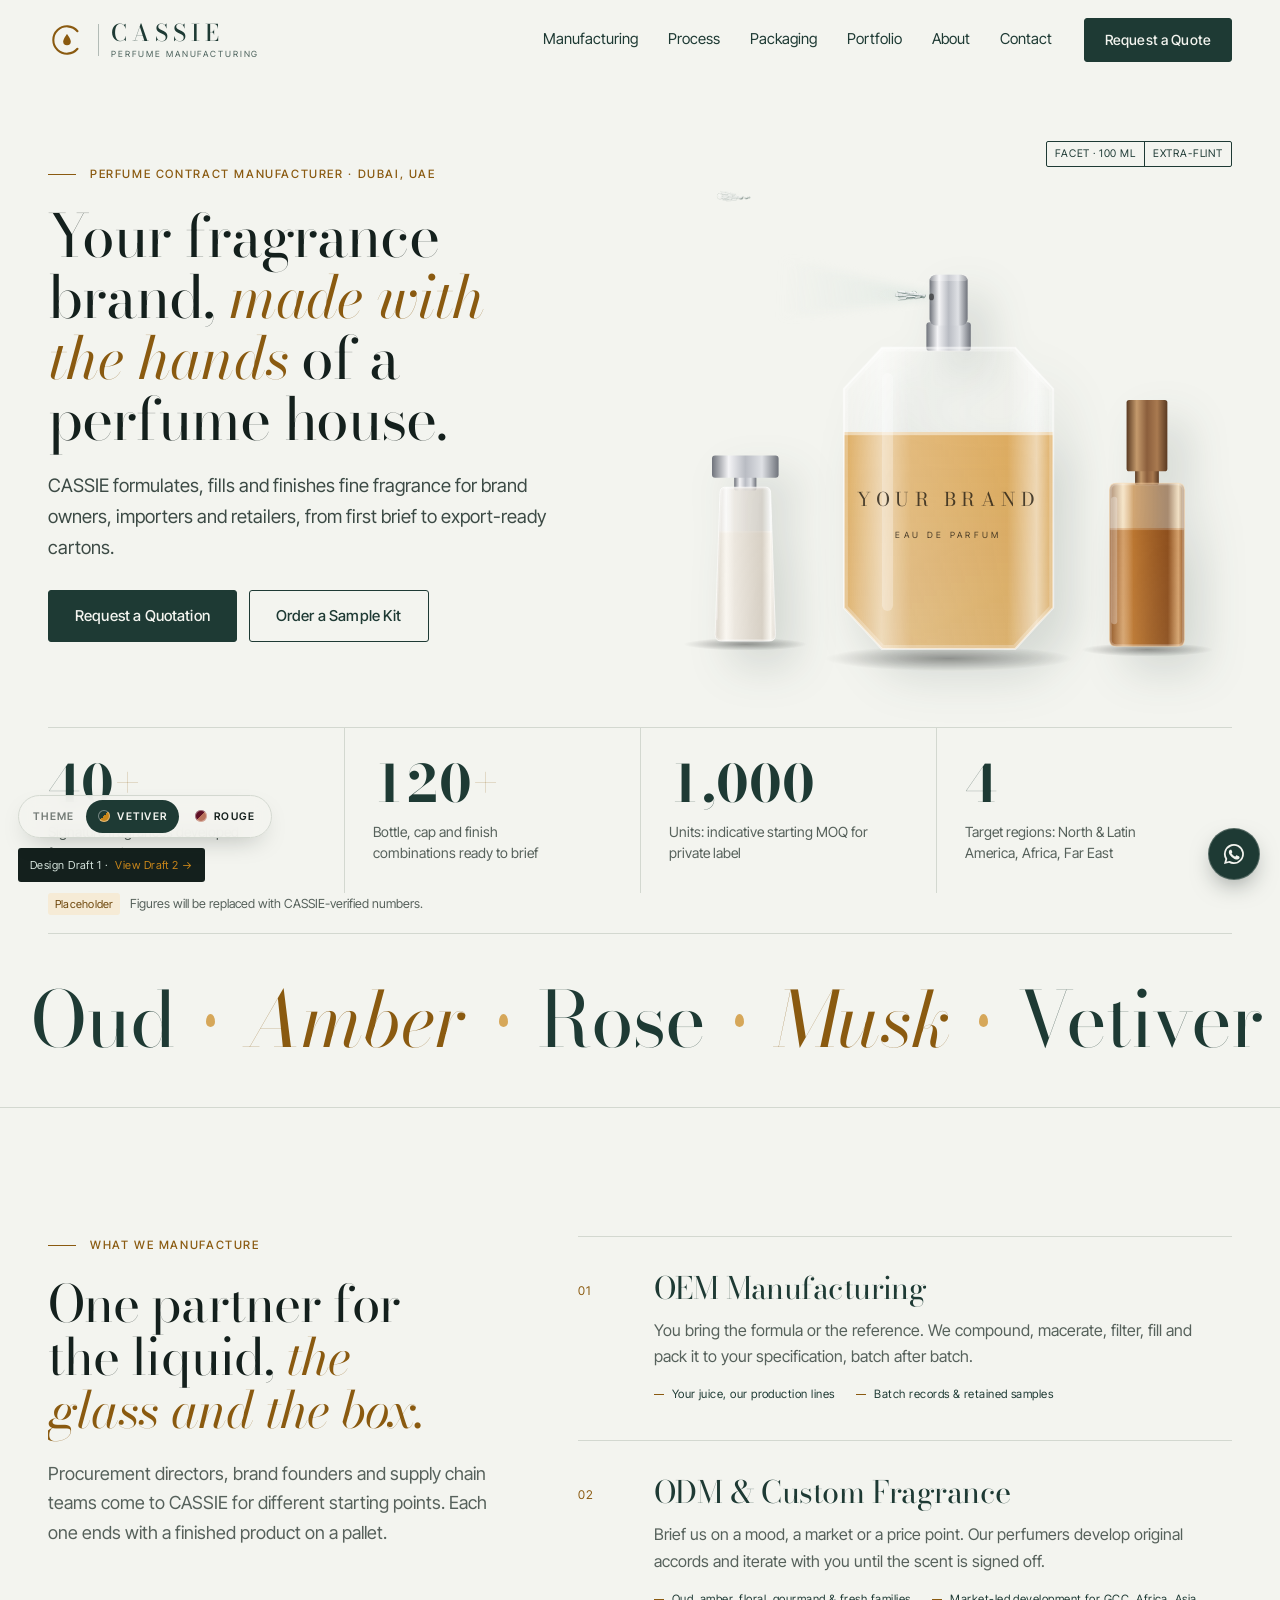
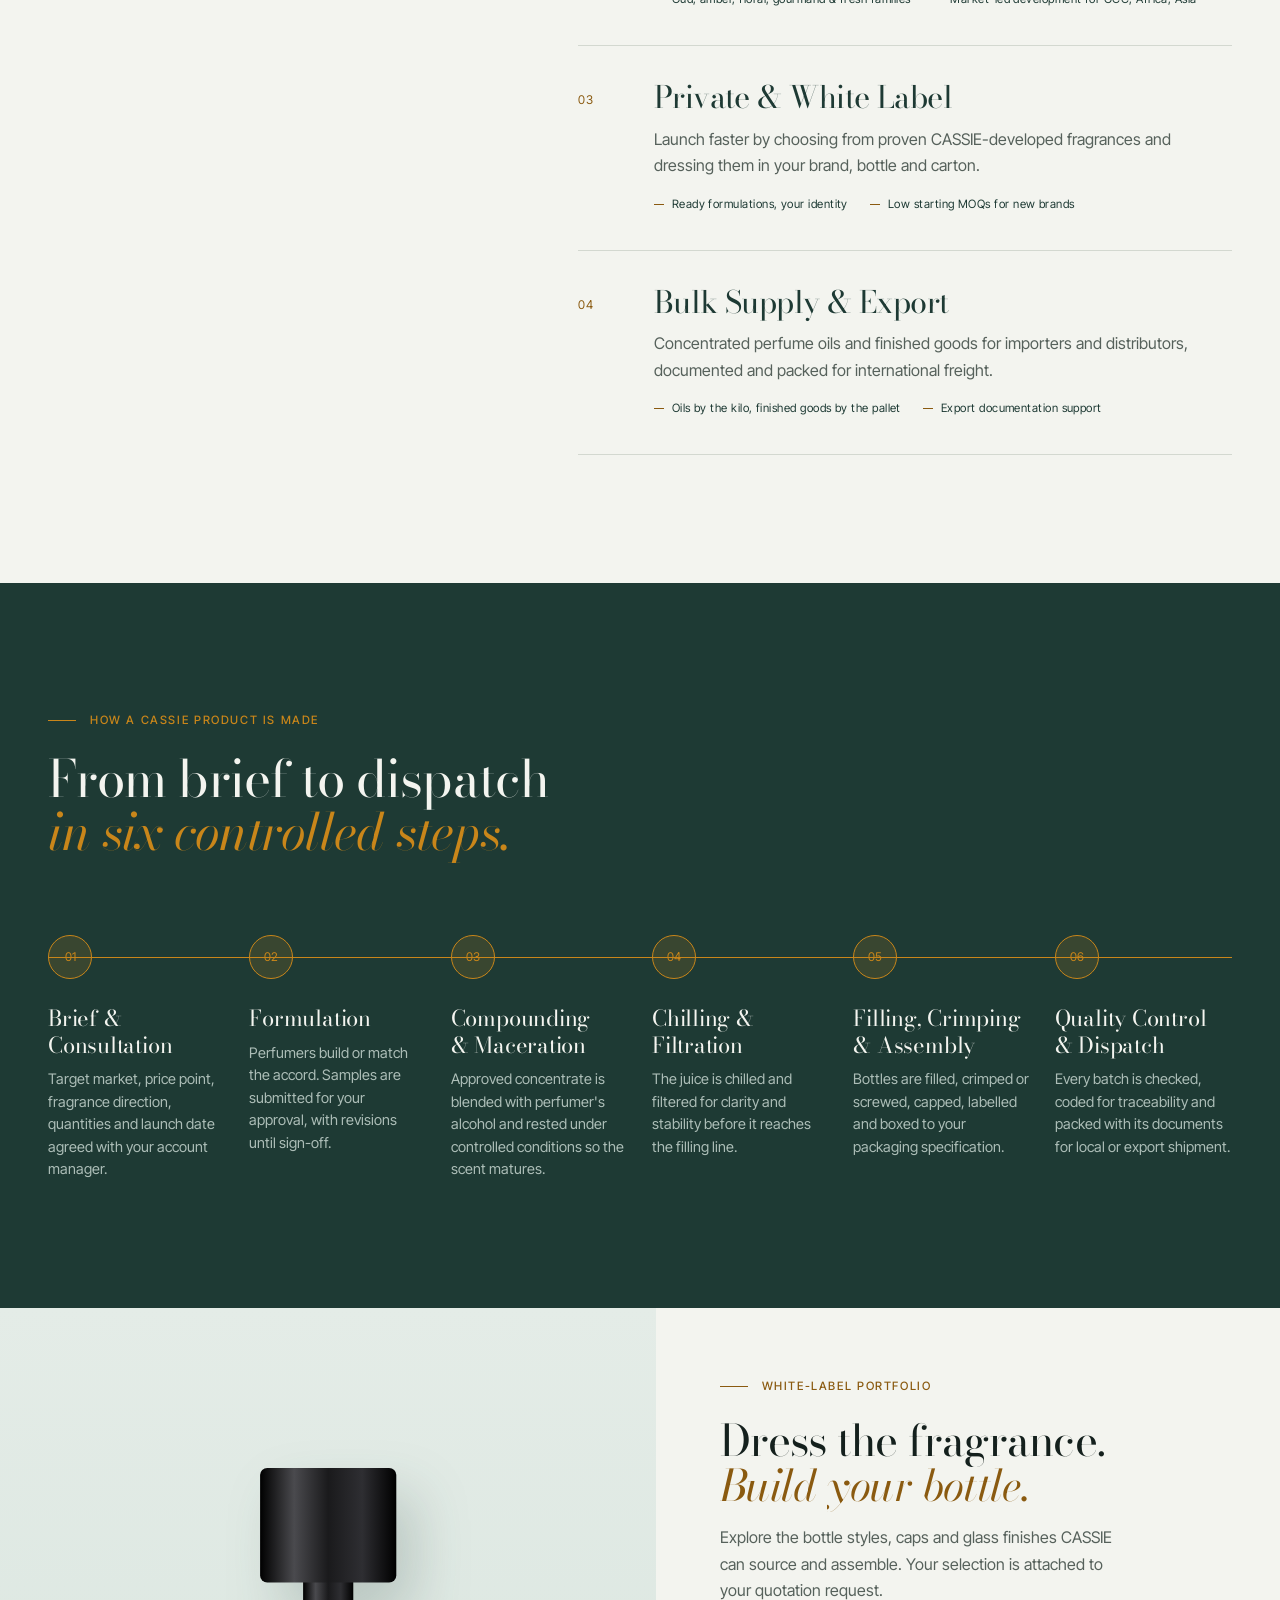
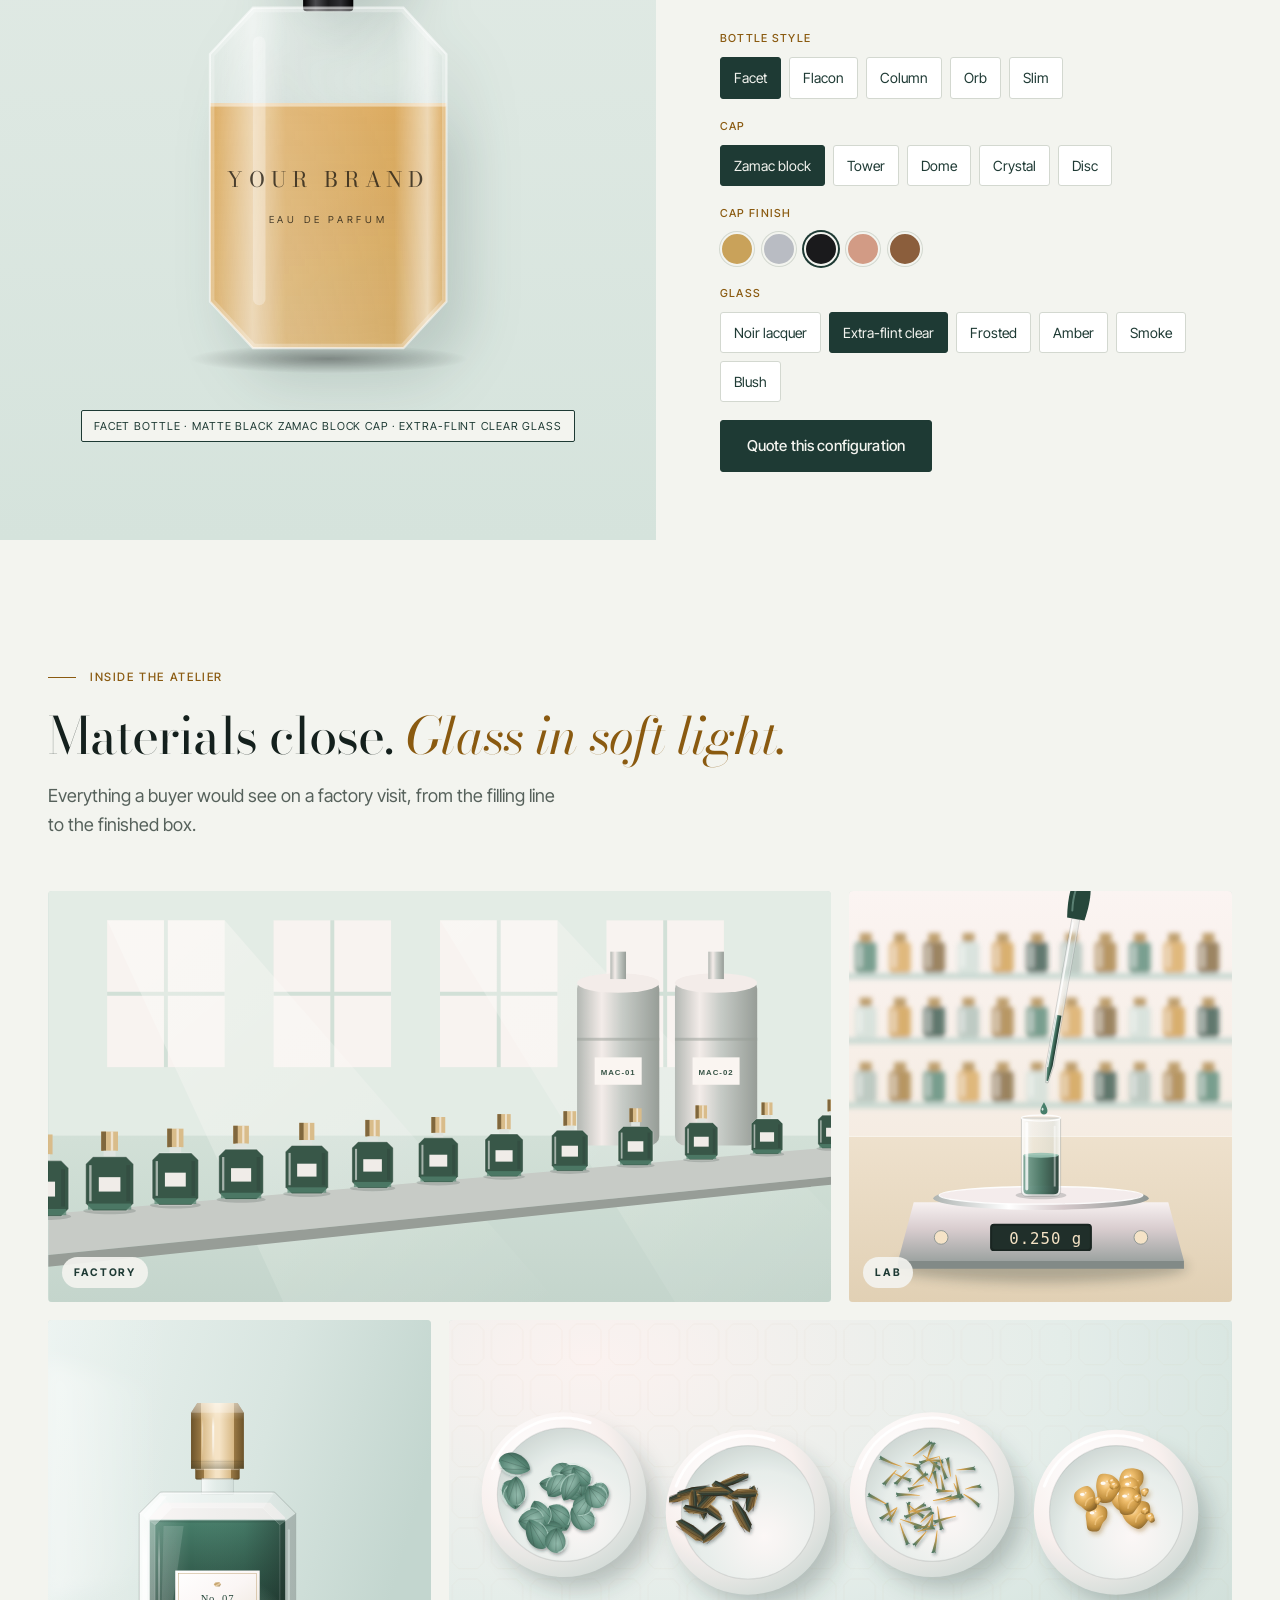
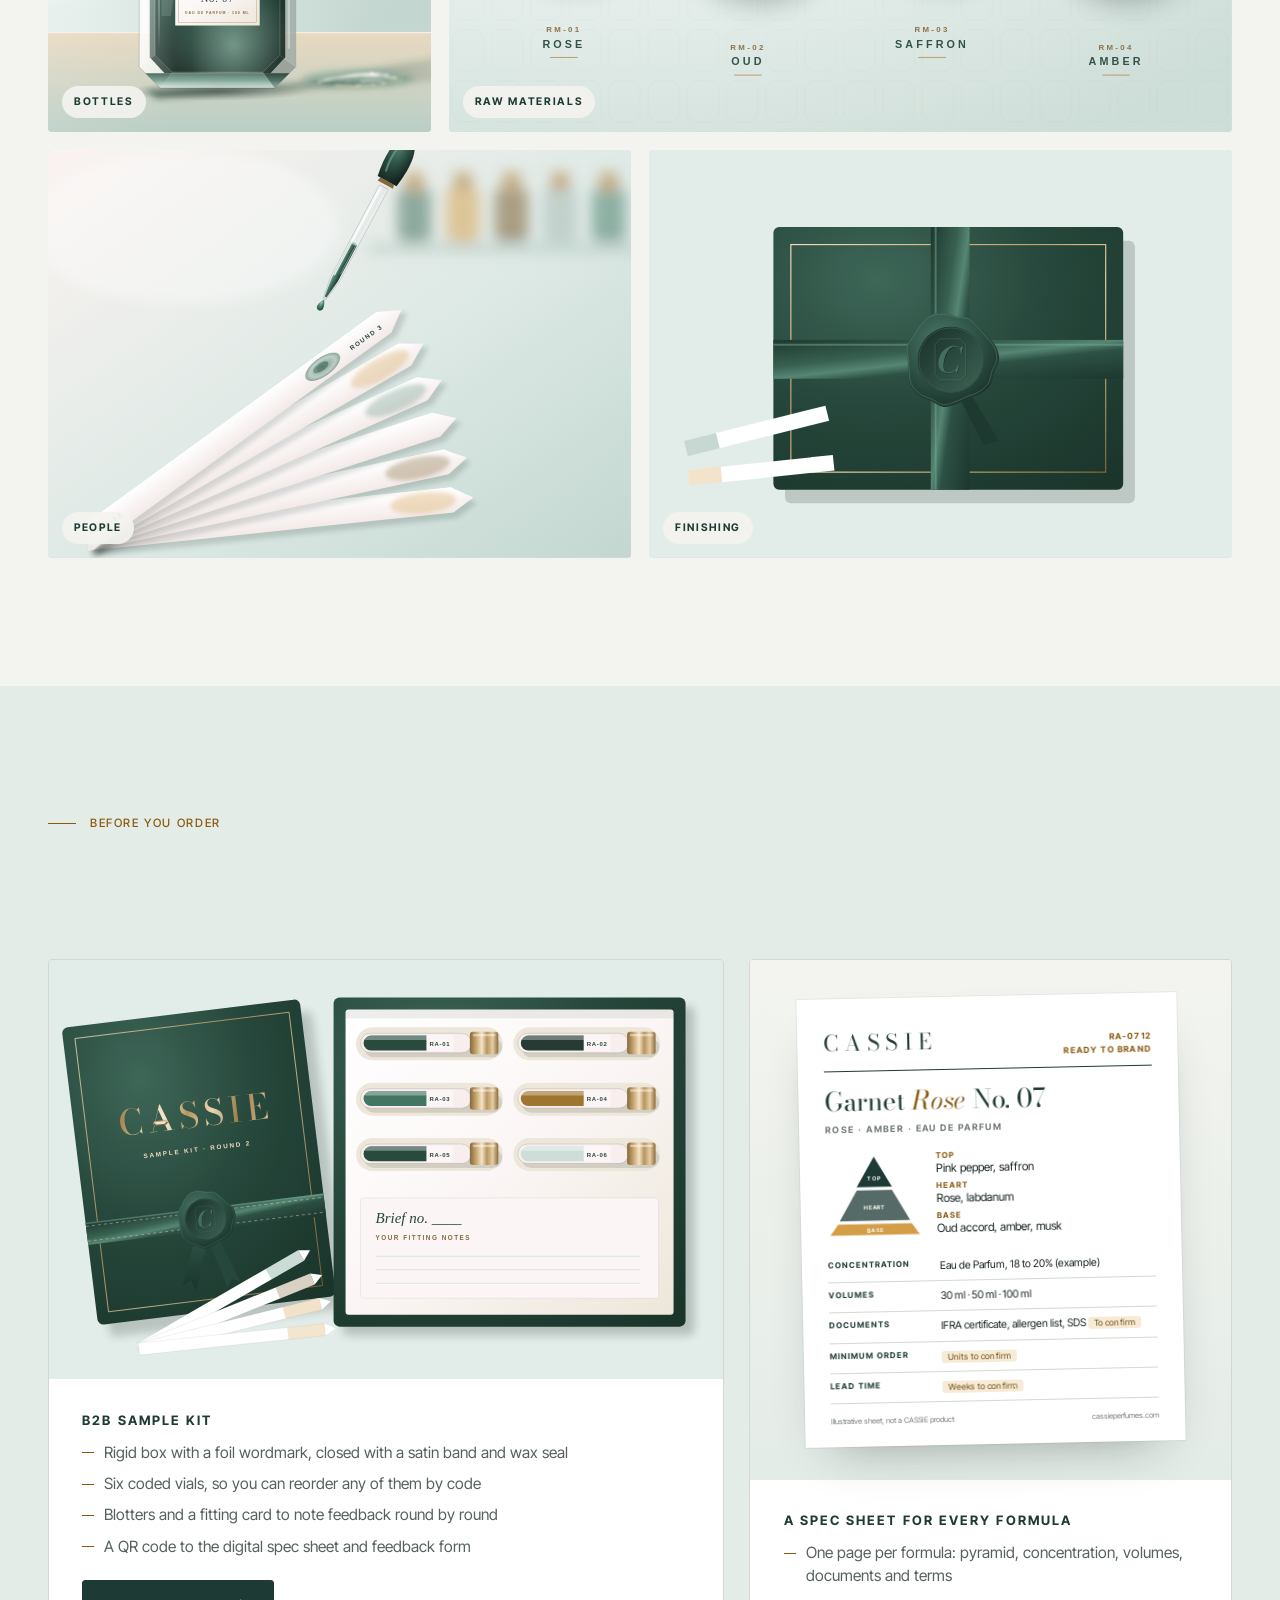
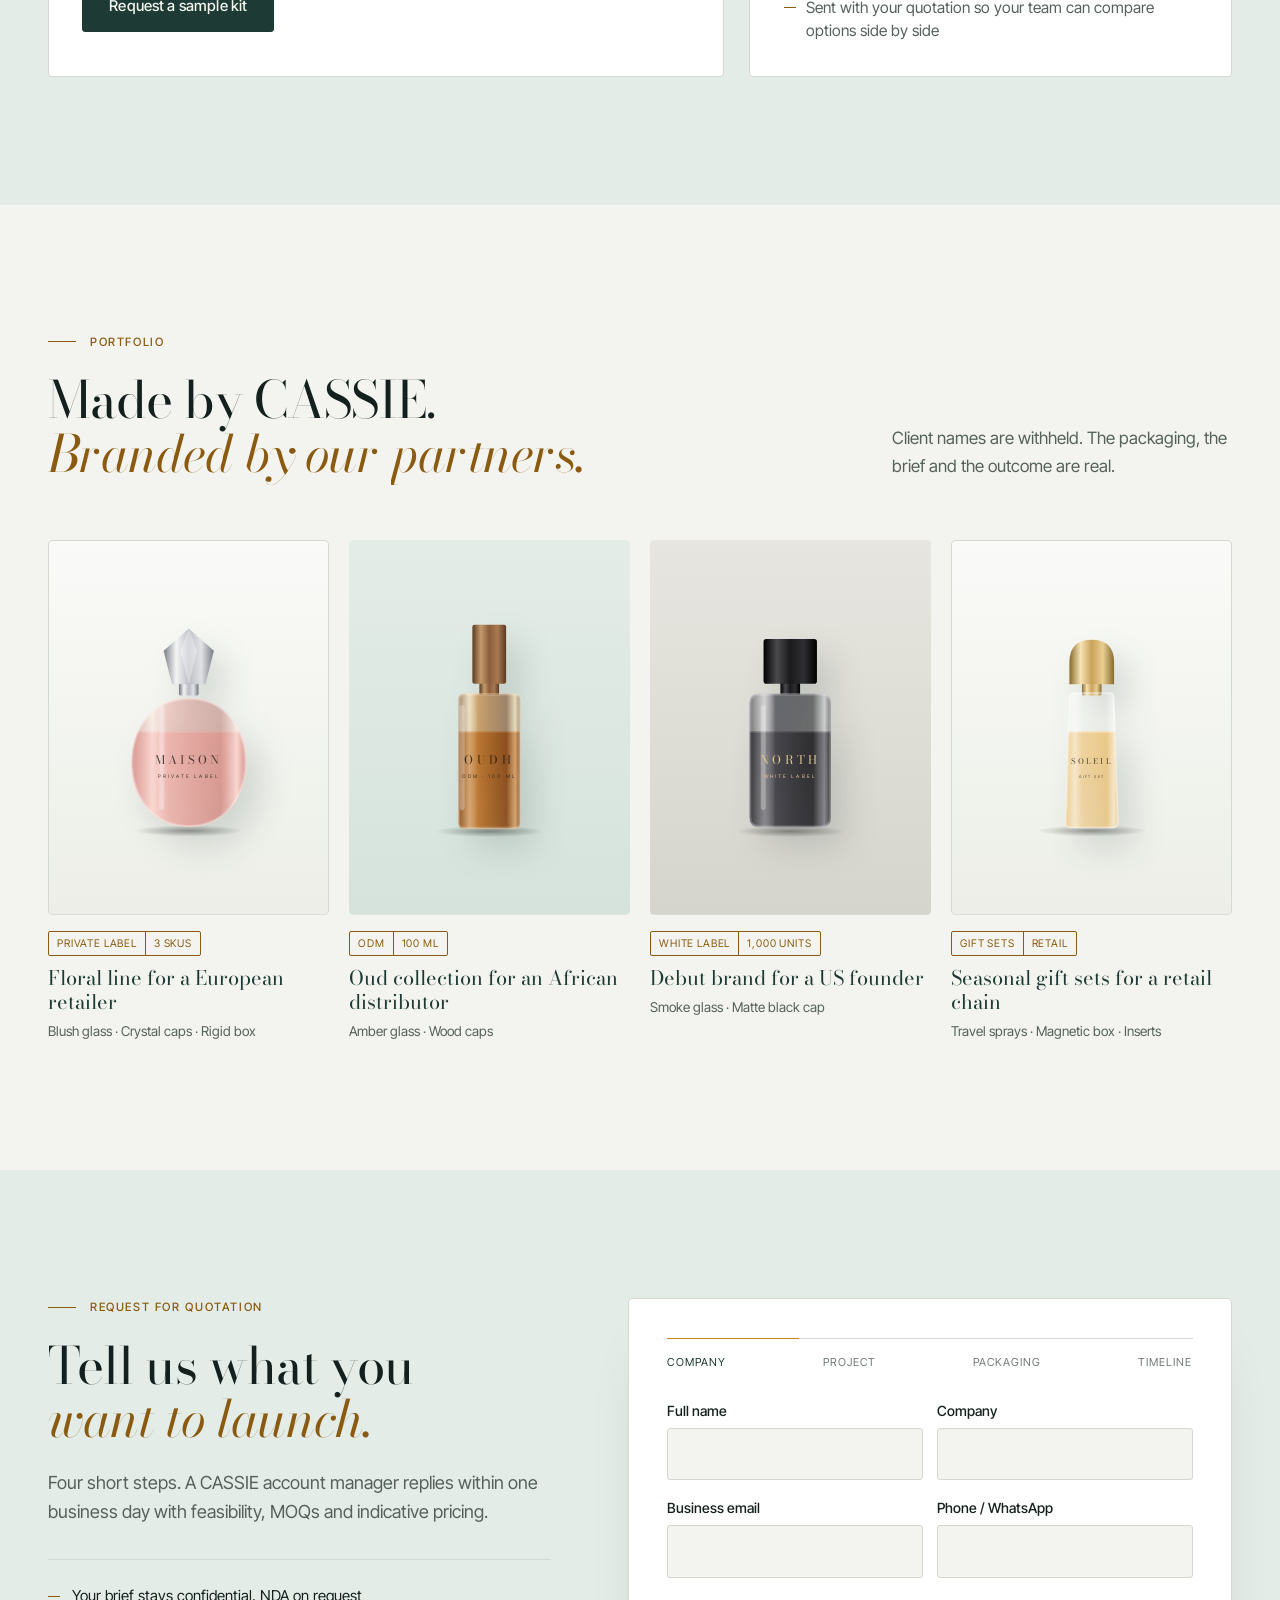
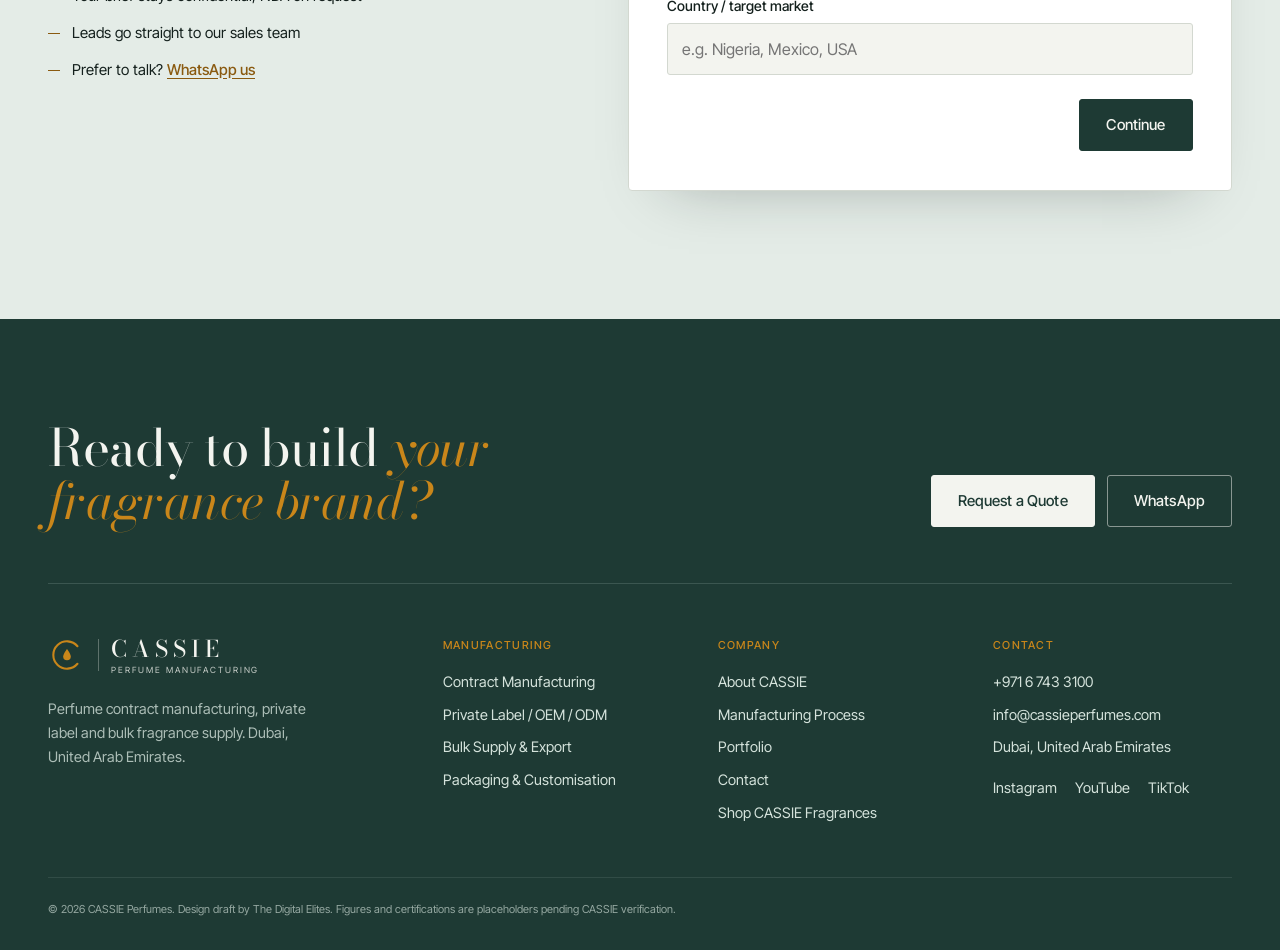
==== commit b9a48b26: "Add atelier and sample kit sections, Rouge theme switch, new fonts Two sections from the Rouge Ateli" ====
--- a/index.html
+++ b/index.html
@@ -5,10 +5,11 @@
   <meta name="viewport" content="width=device-width, initial-scale=1">
   <title>Perfume Contract Manufacturer &amp; Private Label Partner in the UAE | CASSIE Perfumes</title>
   <meta name="description" content="CASSIE Perfumes is a Dubai-based perfume contract manufacturer offering OEM, ODM, private label and bulk fragrance supply, with bottle, cap and packaging customisation for brands worldwide.">
+  <script>try{var q=new URLSearchParams(location.search).get('theme'),t=q||localStorage.getItem('cassie-theme');if(t==='rouge')document.documentElement.setAttribute('data-theme','rouge')}catch(e){}</script>
   <link rel="preconnect" href="https://fonts.googleapis.com">
   <link rel="preconnect" href="https://fonts.gstatic.com" crossorigin>
-  <link href="https://fonts.googleapis.com/css2?family=Newsreader:ital,opsz,wght@0,6..72,300..600;1,6..72,300..500&family=Hanken+Grotesk:wght@400;500;600&family=IBM+Plex+Mono:wght@400;500&display=swap" rel="stylesheet">
-  <link rel="stylesheet" href="style.css?v=20261020a">
+  <link href="https://fonts.googleapis.com/css2?family=Bodoni+Moda:ital,opsz,wght@0,6..96,400..700;1,6..96,400..700&family=Inter+Tight:wght@300..700&display=swap" rel="stylesheet">
+  <link rel="stylesheet" href="style.css?v=20261020b">
 </head>
 <body>
 
@@ -197,6 +198,74 @@
   </div>
 </section>
 
+<!-- ============ INSIDE THE ATELIER ============ -->
+<section class="atelier" id="atelier">
+  <div class="atelier-head">
+    <p class="eyebrow">Inside the atelier</p>
+    <h2 class="reveal">Materials close. <em>Glass in soft light.</em></h2>
+    <p class="reveal">Everything a buyer would see on a factory visit, from the filling line to the finished box.</p>
+  </div>
+  <div class="mood">
+    <figure class="tile reveal w8" tabindex="0"><img data-art="factory" src="atelier/factory-vetiver.svg" alt="Illustration of a filling line with rows of perfume bottles and steel tanks" loading="lazy" width="800" height="420"><figcaption><b>Factory</b><span>Our filling line in Umm Al Quwain. Steel, glass and people mid-task.</span></figcaption></figure>
+    <figure class="tile reveal" tabindex="0"><img data-art="lab" src="atelier/lab-vetiver.svg" alt="Illustration of a pipette dropping perfume into a vial on a precision scale" loading="lazy" width="800" height="420"><figcaption><b>Lab</b><span>Every formula weighed to the milligram and recorded against its batch.</span></figcaption></figure>
+    <figure class="tile reveal" tabindex="0"><img data-art="bottle" src="atelier/bottle-vetiver.svg" alt="Illustration of a faceted perfume bottle in warm side light" loading="lazy" width="800" height="420"><figcaption><b>Bottles</b><span>Your juice, your glass, your label, finished to retail standard.</span></figcaption></figure>
+    <figure class="tile reveal w8" tabindex="0"><img data-art="materials" src="atelier/materials-vetiver.svg" alt="Illustration of rose petals, oud chips, saffron threads and amber resin in ceramic dishes" loading="lazy" width="800" height="420"><figcaption><b>Raw materials</b><span>Rose, oud, saffron and amber, each one coded like a lab sample.</span></figcaption></figure>
+    <figure class="tile reveal w6" tabindex="0"><img data-art="people" src="atelier/people-vetiver.svg" alt="Illustration of a pipette over a fan of coded scent blotters" loading="lazy" width="800" height="420"><figcaption><b>People</b><span>Perfumers and blotters, round after round, until you sign off.</span></figcaption></figure>
+    <figure class="tile reveal w6" tabindex="0"><img data-art="finishing" src="atelier/finishing-vetiver.svg" alt="Illustration of a gift carton tied with satin ribbon and a wax seal" loading="lazy" width="800" height="420"><figcaption><b>Finishing</b><span>Satin ribbon, wax seal and rigid box for a launch-ready delivery.</span></figcaption></figure>
+  </div>
+</section>
+
+<!-- ============ SAMPLE KIT & SPEC SHEET ============ -->
+<section class="kitspec" id="samples">
+  <div class="kitspec-head">
+    <p class="eyebrow">Before you order</p>
+    <h2 class="reveal">Smell it first. <em>Then read the sheet.</em></h2>
+  </div>
+  <div class="kitspec-grid">
+    <article class="kcard reveal">
+      <div class="kcard-art"><img data-art="kit" src="atelier/kit-vetiver.svg" alt="Illustration of the CASSIE sample kit: a rigid box with foil wordmark, a tray of six coded vials and blotters" loading="lazy" width="900" height="560"></div>
+      <div class="kcard-meta">
+        <h3>B2B sample kit</h3>
+        <ul>
+          <li>Rigid box with a foil wordmark, closed with a satin band and wax seal</li>
+          <li>Six coded vials, so you can reorder any of them by code</li>
+          <li>Blotters and a fitting card to note feedback round by round</li>
+          <li>A QR code to the digital spec sheet and feedback form</li>
+        </ul>
+        <a href="#rfq" class="btn btn-primary" data-sample>Request a sample kit</a>
+      </div>
+    </article>
+    <article class="kcard reveal">
+      <div class="kcard-art kcard-sheet">
+        <div class="sheet" role="img" aria-label="Illustrative A4 spec sheet for a ready-to-brand fragrance">
+          <div class="sheet-hd"><span class="sheet-logo">CASSIE</span><span class="sheet-code">RA-0712<br>Ready to brand</span></div>
+          <h4>Garnet <em>Rose</em> No.&nbsp;07</h4>
+          <p class="sheet-fam">Rose · Amber · Eau de Parfum</p>
+          <div class="sheet-pyr">
+            <svg viewBox="0 0 120 104" aria-hidden="true"><polygon points="60,4 82,42 38,42" class="py1"/><polygon points="38,46 82,46 104,84 16,84" class="py2"/><polygon points="14,88 106,88 116,102 4,102" class="py3"/><text x="60" y="34" class="pyt">TOP</text><text x="60" y="70" class="pyt">HEART</text><text x="60" y="99" class="pyt">BASE</text></svg>
+            <dl><div><dt>Top</dt><dd>Pink pepper, saffron</dd></div><div><dt>Heart</dt><dd>Rose, labdanum</dd></div><div><dt>Base</dt><dd>Oud accord, amber, musk</dd></div></dl>
+          </div>
+          <table>
+            <tr><td>Concentration</td><td>Eau de Parfum, 18 to 20% (example)</td></tr>
+            <tr><td>Volumes</td><td>30 ml · 50 ml · 100 ml</td></tr>
+            <tr><td>Documents</td><td>IFRA certificate, allergen list, SDS <span class="tbc">To confirm</span></td></tr>
+            <tr><td>Minimum order</td><td><span class="tbc">Units to confirm</span></td></tr>
+            <tr><td>Lead time</td><td><span class="tbc">Weeks to confirm</span></td></tr>
+          </table>
+          <div class="sheet-ft"><span>Illustrative sheet, not a CASSIE product</span><span>cassieperfumes.com</span></div>
+        </div>
+      </div>
+      <div class="kcard-meta">
+        <h3>A spec sheet for every formula</h3>
+        <ul>
+          <li>One page per formula: pyramid, concentration, volumes, documents and terms</li>
+          <li>Sent with your quotation so your team can compare options side by side</li>
+        </ul>
+      </div>
+    </article>
+  </div>
+</section>
+
 <!-- ============ PORTFOLIO ============ -->
 <section class="portfolio" id="portfolio">
   <div class="port-head">
@@ -342,8 +411,8 @@
   <svg viewBox="0 0 24 24" width="24" height="24" fill="currentColor"><path d="M12 2a10 10 0 0 0-8.6 15.1L2 22l5-1.3A10 10 0 1 0 12 2zm0 18.2a8.2 8.2 0 0 1-4.2-1.1l-.3-.2-3 .8.8-2.9-.2-.3A8.2 8.2 0 1 1 12 20.2zm4.5-6.1c-.2-.1-1.5-.7-1.7-.8s-.4-.1-.6.1-.7.8-.8 1-.3.2-.5.1a6.7 6.7 0 0 1-3.3-2.9c-.2-.4.2-.4.7-1.3.1-.2 0-.3 0-.4l-.8-1.8c-.2-.5-.4-.4-.6-.4h-.5a1 1 0 0 0-.7.3 3 3 0 0 0-.9 2.2 5.2 5.2 0 0 0 1.1 2.7 11.8 11.8 0 0 0 4.5 4c1.7.7 2.3.8 3.2.6a2.7 2.7 0 0 0 1.8-1.3 2.2 2.2 0 0 0 .1-1.3c0-.1-.2-.2-.5-.3z"/></svg>
 </a>
 
-<script src="bottle.js?v=20261020a"></script>
-<script src="main.js?v=20261020a"></script>
-<script src="mist.js?v=20261020a"></script>
+<script src="bottle.js?v=20261020b"></script>
+<script src="main.js?v=20261020b"></script>
+<script src="mist.js?v=20261020b"></script>
 </body>
 </html>
--- a/style.css
+++ b/style.css
@@ -3,8 +3,9 @@
    Draft 1's own structure and copy, styled by the rules of the CASSIE brand book:
    - Colour: Porcelain ground (~60%), Vetiver (~25%), Mist (~10%), Saffron (~5%).
      Ink for body text, never pure black. Saffron Deep for accent text on light.
-   - Type: Newsreader display (light, italic for one phrase of emphasis),
-     Hanken Grotesk text, IBM Plex Mono for labels, codes and data only.
+   - Type: Bodoni Moda display (italic for one phrase of emphasis), Inter Tight for text
+     and for spaced capitals on labels, codes and data.
+   - Themes: Vetiver (default) and Rouge Atelier, swapped by the theme switch (data-theme on <html>).
    - Elements: open-C monogram lockup, formula tags, 1.5px line icons on a 24px grid,
      and a canvas perfume-spray mist in place of the scent trail lines.
    - Motion: diffuse, don't perform. 10px fade-in, 240ms interface, 600ms reveals,
@@ -15,6 +16,7 @@
   --vetiver: #1E3A34;
   --vetiver-2: #17302A;
   --ink: #14201D;
+  --ink-soft: #3C4A45;
   --porcelain: #F3F4EF;
   --mist: #D5E3DC;
   --mist-2: #E4ECE7;
@@ -23,23 +25,69 @@
   --saffron-deep: #8A5A10;
   --white: #FFFFFF;
   --line: #D3D8D0;
-  --line-dark: rgba(213, 227, 220, .16);
   --muted: #56615B;
-  --on-dark: rgba(213, 227, 220, .78);
   --warn-bg: #F6EBD6;
   --warn-fg: #6E470C;
-
-  --f-display: "Newsreader", "Iowan Old Style", "Palatino Linotype", Georgia, serif;
-  --f-text: "Hanken Grotesk", "Helvetica Neue", Arial, sans-serif;
-  --f-mono: "IBM Plex Mono", ui-monospace, Menlo, Consolas, monospace;
+  --error: #9A4B45;
+  --g1a: #FAFBF8; --g1b: #ECEEE7; --g3a: #E6E5DF; --g3b: #D6D5CD;
+  --vetiver-rgb: 30, 58, 52;
+  --ink-rgb: 20, 32, 29;
+  --porcelain-rgb: 243, 244, 239;
+  --mist-rgb: 213, 227, 220;
+  --mist2-rgb: 228, 236, 231;
+  --saffron-rgb: 201, 134, 26;
+  --line-dark: rgba(var(--mist-rgb), .16);
+  --on-dark: rgba(var(--mist-rgb), .78);
+  /* read by mist.js: droplet rim and the cloud tint on pale grounds */
+  --spray-rim: 30, 58, 52;
+  --spray-haze: 176, 200, 189;
+
+  --f-display: "Bodoni Moda", "Bodoni 72", Didot, Georgia, serif;
+  --f-text: "Inter Tight", "Helvetica Neue", Arial, sans-serif;
+  --f-mono: "Inter Tight", "Helvetica Neue", Arial, sans-serif;
 
   --frame: 1240px;
   --gutter: 20px;
   --pad: max(var(--gutter), calc((100% - var(--frame)) / 2));
   --section: clamp(80px, 10vw, 140px);
   --r: 4px;
+  --r-btn: 3px;
+  --r-ctl: 3px;
+  --r-tile: 4px;
   --ease: cubic-bezier(.2, .7, .2, 1);
   --chev: url("data:image/svg+xml,%3Csvg xmlns='http://www.w3.org/2000/svg' viewBox='0 0 24 24'%3E%3Cpath d='m6 9 6 6 6-6' fill='none' stroke='%231E3A34' stroke-width='1.5' stroke-linecap='round'/%3E%3C/svg%3E");
+}
+/* Rouge Atelier: oxblood for authority, pearl and blush grounds, rose-copper accents */
+:root[data-theme="rouge"] {
+  --vetiver: #5E0F24;
+  --vetiver-2: #4C0B1D;
+  --ink: #2E1023;
+  --ink-soft: #4A2A38;
+  --porcelain: #FBF6F5;
+  --mist: #F4DEDA;
+  --mist-2: #F8E9E6;
+  --stone: #7A4E5A;
+  --saffron: #B9735D;
+  --saffron-deep: #87483A;
+  --line: #EAD3CF;
+  --muted: #6B4E58;
+  --warn-bg: #F6E0D6;
+  --warn-fg: #7A3A28;
+  --error: #A3262F;
+  --g1a: #FFFBFA; --g1b: #F6E8E5; --g3a: #EBC9C3; --g3b: #DDB3AC;
+  --vetiver-rgb: 94, 15, 36;
+  --ink-rgb: 46, 16, 35;
+  --porcelain-rgb: 251, 246, 245;
+  --mist-rgb: 244, 222, 218;
+  --mist2-rgb: 248, 233, 230;
+  --saffron-rgb: 185, 115, 93;
+  --spray-rim: 94, 15, 36;
+  --spray-haze: 226, 190, 184;
+  --r: 16px;
+  --r-btn: 999px;
+  --r-ctl: 999px;
+  --r-tile: 22px;
+  --chev: url("data:image/svg+xml,%3Csvg xmlns='http://www.w3.org/2000/svg' viewBox='0 0 24 24'%3E%3Cpath d='m6 9 6 6 6-6' fill='none' stroke='%235E0F24' stroke-width='1.5' stroke-linecap='round'/%3E%3C/svg%3E");
 }
 @media (min-width: 900px) { :root { --gutter: 48px; } }
 
@@ -74,7 +122,7 @@
 .mist-canvas { position: absolute; inset: 0; width: 100%; height: 100%; pointer-events: none; z-index: 3; }
 
 /* ---------- Buttons ---------- */
-.btn { display: inline-flex; align-items: center; justify-content: center; min-height: 52px; padding: 0 26px; border: 1px solid var(--vetiver); border-radius: 3px; font-size: 15px; font-weight: 500; letter-spacing: .01em; line-height: 1.1; text-align: center; cursor: pointer; transition: transform .24s var(--ease), background-color .24s var(--ease), color .24s var(--ease), border-color .24s var(--ease); }
+.btn { display: inline-flex; align-items: center; justify-content: center; min-height: 52px; padding: 0 26px; border: 1px solid var(--vetiver); border-radius: var(--r-btn); font-size: 15px; font-weight: 500; letter-spacing: .01em; line-height: 1.1; text-align: center; cursor: pointer; transition: transform .24s var(--ease), background-color .24s var(--ease), color .24s var(--ease), border-color .24s var(--ease); }
 .btn:hover { transform: translateY(-2px); }
 .btn:active { transform: none; }
 .btn-primary { background: var(--vetiver); color: var(--porcelain); }
@@ -82,14 +130,14 @@
 .btn-ghost { background: transparent; color: var(--vetiver); }
 .btn-ghost:hover { background: var(--vetiver); color: var(--porcelain); }
 .btn-light { background: var(--porcelain); border-color: var(--porcelain); color: var(--vetiver); }
-.btn-outline-light { background: transparent; border-color: rgba(243, 244, 239, .5); color: var(--porcelain); }
+.btn-outline-light { background: transparent; border-color: rgba(var(--porcelain-rgb), .5); color: var(--porcelain); }
 .btn-outline-light:hover { border-color: var(--porcelain); }
 
 .draft-flag { position: fixed; bottom: 18px; left: 18px; z-index: 90; background: var(--ink); color: var(--mist); font-family: var(--f-mono); font-size: 11px; letter-spacing: .04em; padding: 8px 12px; border-radius: 3px; }
 .draft-flag a { color: var(--saffron); margin-left: 4px; }
 
 /* ---------- Header ---------- */
-.site-header { position: sticky; top: 0; z-index: 60; background: rgba(243, 244, 239, .95); backdrop-filter: blur(10px); }
+.site-header { position: sticky; top: 0; z-index: 60; background: rgba(var(--porcelain-rgb), .95); backdrop-filter: blur(10px); }
 .nav { display: flex; align-items: center; gap: 32px; height: 80px; padding: 0 var(--pad); border-bottom: 1px solid transparent; transition: border-color .24s var(--ease), height .24s var(--ease); }
 .site-header.scrolled .nav { border-bottom-color: var(--line); height: 68px; }
 .lockup { display: flex; align-items: center; gap: 12px; color: var(--vetiver); margin-right: auto; }
@@ -115,14 +163,14 @@
 .hero { display: grid; grid-template-columns: minmax(0, 1fr) minmax(0, 1fr); gap: clamp(24px, 4vw, 64px); align-items: center; padding: clamp(20px, 3vw, 40px) var(--pad) clamp(24px, 3vw, 40px); }
 .hero h1 { font-size: clamp(40px, 4.6vw, 72px); }
 .hero h1 { margin-bottom: 20px; }
-.hero-lede { font-size: clamp(17px, 1.45vw, 20px); color: #3C4A45; max-width: 46ch; }
+.hero-lede { font-size: clamp(17px, 1.45vw, 20px); color: var(--ink-soft); max-width: 46ch; }
 .hero-ctas { display: flex; flex-wrap: wrap; gap: 12px; margin-top: 28px; }
 .hero-stage { position: relative; aspect-ratio: 1 / 1; height: min(calc(100vh - 330px), 600px); min-height: 360px; width: auto; max-width: 100%; justify-self: center; }
-.hb { position: absolute; z-index: 1; filter: drop-shadow(18px 22px 22px rgba(30, 58, 52, .16)); }
+.hb { position: absolute; z-index: 1; filter: drop-shadow(18px 22px 22px rgba(var(--vetiver-rgb), .16)); }
 .hb-1 { width: 28%; left: 0; bottom: 6%; }
 .hb-2 { width: 56%; left: 22%; bottom: 2%; z-index: 2; }
 .hb-3 { width: 30%; right: 0; bottom: 5%; }
-.hero-tag { position: absolute; z-index: 4; right: 0; top: 4%; background: rgba(243, 244, 239, .7); }
+.hero-tag { position: absolute; z-index: 4; right: 0; top: 4%; background: rgba(var(--porcelain-rgb), .7); }
 /* the stage has no panel now, so the mist fades out before the stage edge instead of being cut off */
 .hero-stage .mist-canvas { -webkit-mask-image: linear-gradient(90deg, transparent 0, #000 24%); mask-image: linear-gradient(90deg, transparent 0, #000 24%); }
 
@@ -160,14 +208,14 @@
 .process.in .process-line i { width: 100%; }
 .process-steps { display: grid; grid-template-columns: repeat(6, minmax(0, 1fr)); gap: 24px; list-style: none; }
 .step { min-width: 0; }
-.step span { position: relative; display: grid; place-items: center; width: 44px; height: 44px; border-radius: 50%; background: var(--vetiver); border: 1px solid rgba(201, 134, 26, .7); color: var(--saffron); font-family: var(--f-mono); font-size: 12px; margin-bottom: 26px; }
+.step span { position: relative; display: grid; place-items: center; width: 44px; height: 44px; border-radius: 50%; background: var(--vetiver); border: 1px solid rgba(var(--saffron-rgb), .7); color: var(--saffron); font-family: var(--f-mono); font-size: 12px; margin-bottom: 26px; }
 .step h4 { color: var(--porcelain); margin-bottom: 10px; }
 .step p { font-size: 14.5px; color: var(--on-dark); line-height: 1.55; }
 
 /* ---------- Packaging configurator ---------- */
 .packaging { display: grid; grid-template-columns: minmax(0, 1.05fr) minmax(0, 1fr); min-height: calc(100vh - 68px); }
 .pack-stage { position: sticky; top: 68px; height: calc(100vh - 68px); display: flex; flex-direction: column; align-items: center; justify-content: center; background: linear-gradient(180deg, var(--mist-2), var(--mist)); overflow: hidden; }
-.pack-render { position: relative; width: min(28vw, 360px); filter: drop-shadow(20px 26px 26px rgba(30, 58, 52, .18)); }
+.pack-render { position: relative; width: min(28vw, 360px); filter: drop-shadow(20px 26px 26px rgba(var(--vetiver-rgb), .18)); }
 .pack-render.swap { animation: swap .5s var(--ease); }
 @keyframes swap { from { opacity: .25; transform: translateY(10px); } to { opacity: 1; transform: none; } }
 .pack-caption { position: relative; margin-top: 30px; font-family: var(--f-mono); font-size: 11px; letter-spacing: .08em; text-transform: uppercase; color: var(--vetiver); background: var(--porcelain); border: 1px solid var(--vetiver); padding: 6px 12px; border-radius: 2px; text-align: center; }
@@ -178,7 +226,7 @@
 .opt-group { margin-bottom: 18px; }
 .opt-group h5 { font-family: var(--f-mono); font-size: 11px; font-weight: 500; letter-spacing: .12em; text-transform: uppercase; color: var(--saffron-deep); margin-bottom: 10px; }
 .opts { display: flex; flex-wrap: wrap; gap: 8px; }
-.opts button { padding: 8px 13px; border-radius: 3px; border: 1px solid var(--line); background: var(--white); font-size: 14px; color: var(--vetiver); cursor: pointer; transition: background .24s var(--ease), color .24s var(--ease), border-color .24s var(--ease); }
+.opts button { padding: 8px 13px; border-radius: var(--r-ctl); border: 1px solid var(--line); background: var(--white); font-size: 14px; color: var(--vetiver); cursor: pointer; transition: background .24s var(--ease), color .24s var(--ease), border-color .24s var(--ease); }
 .opts button:hover { border-color: var(--vetiver); }
 .opts button.on { background: var(--vetiver); color: var(--porcelain); border-color: var(--vetiver); }
 .swatches button { width: 34px; height: 34px; border-radius: 50%; padding: 0; background: var(--sw); border: 2px solid var(--porcelain); box-shadow: 0 0 0 1px var(--line); }
@@ -194,10 +242,10 @@
 .port-grid { display: grid; grid-template-columns: repeat(4, minmax(0, 1fr)); gap: 20px; }
 .port { min-width: 0; }
 .port-art { aspect-ratio: 3 / 4; border-radius: var(--r); display: grid; place-items: center; overflow: hidden; transition: transform .24s var(--ease); }
-.port-art svg { width: 50%; filter: drop-shadow(14px 18px 16px rgba(30, 58, 52, .16)); }
-.g-porcelain { background: linear-gradient(180deg, #FAFBF8, #ECEEE7); border: 1px solid var(--line); }
+.port-art svg { width: 50%; filter: drop-shadow(14px 18px 16px rgba(var(--vetiver-rgb), .16)); }
+.g-porcelain { background: linear-gradient(180deg, var(--g1a), var(--g1b)); border: 1px solid var(--line); }
 .g-mist { background: linear-gradient(180deg, var(--mist-2), var(--mist)); }
-.g-stone { background: linear-gradient(180deg, #E6E5DF, #D6D5CD); }
+.g-stone { background: linear-gradient(180deg, var(--g3a), var(--g3b)); }
 .port figcaption { display: grid; gap: 6px; padding-top: 16px; }
 .port figcaption .formula-tag { justify-self: start; color: var(--saffron-deep); margin-bottom: 4px; }
 .port figcaption b { font-family: var(--f-display); font-weight: 400; font-size: 20px; line-height: 1.2; color: var(--vetiver); }
@@ -211,7 +259,7 @@
 .rfq-assure li { position: relative; padding-left: 24px; font-size: 15px; }
 .rfq-assure li::before { content: ""; position: absolute; left: 0; top: .8em; width: 12px; height: 1px; background: var(--saffron-deep); }
 .rfq-assure a { color: var(--saffron-deep); font-weight: 500; text-decoration: underline; text-underline-offset: 3px; }
-.rfq-form { background: var(--white); border: 1px solid var(--line); border-radius: var(--r); padding: clamp(22px, 3vw, 40px); min-width: 0; box-shadow: 0 30px 60px -40px rgba(20, 32, 29, .35); }
+.rfq-form { background: var(--white); border: 1px solid var(--line); border-radius: var(--r); padding: clamp(22px, 3vw, 40px); min-width: 0; box-shadow: 0 30px 60px -40px rgba(var(--ink-rgb), .35); }
 .rfq-progress { height: 1px; background: var(--line); margin-bottom: 14px; overflow: hidden; }
 .rfq-progress i { display: block; height: 100%; background: var(--saffron); transition: width .5s var(--ease); }
 .rfq-steps-label { display: flex; justify-content: space-between; gap: 8px; list-style: none; font-family: var(--f-mono); font-size: 11px; letter-spacing: .1em; text-transform: uppercase; color: var(--stone); margin-bottom: 28px; }
@@ -222,12 +270,12 @@
 .rfq-form label { display: grid; gap: 6px; font-size: 14px; font-weight: 500; margin-bottom: 16px; min-width: 0; }
 .rfq-form input:not([type=checkbox]), .rfq-form select, .rfq-form textarea { width: 100%; padding: 12px 14px; border: 1px solid var(--line); border-radius: 3px; background: var(--porcelain); font-size: 16px; font-weight: 400; outline: none; transition: border-color .24s var(--ease), box-shadow .24s var(--ease), background-color .24s var(--ease); }
 .rfq-form select { appearance: none; background-image: var(--chev); background-repeat: no-repeat; background-position: right 12px center; background-size: 16px; padding-right: 40px; }
-.rfq-form input:focus, .rfq-form select:focus, .rfq-form textarea:focus { border-color: var(--vetiver); background-color: var(--white); box-shadow: 0 0 0 3px rgba(30, 58, 52, .1); }
+.rfq-form input:focus, .rfq-form select:focus, .rfq-form textarea:focus { border-color: var(--vetiver); background-color: var(--white); box-shadow: 0 0 0 3px rgba(var(--vetiver-rgb), .1); }
 .rfq-form textarea { min-height: 96px; resize: vertical; }
-.rfq-form .invalid { border-color: #9A4B45 !important; }
+.rfq-form .invalid { border-color: var(--error) !important; }
 .row2 { display: grid; grid-template-columns: minmax(0, 1fr) minmax(0, 1fr); gap: 14px; }
 .chips { display: flex; flex-wrap: wrap; gap: 8px; margin-bottom: 18px; }
-.chips label { display: inline-flex; margin: 0; font-size: 14px; font-weight: 400; border: 1px solid var(--line); border-radius: 3px; padding: 8px 13px; background: var(--porcelain); color: var(--vetiver); cursor: pointer; transition: background .24s var(--ease), color .24s var(--ease); }
+.chips label { display: inline-flex; margin: 0; font-size: 14px; font-weight: 400; border: 1px solid var(--line); border-radius: var(--r-ctl); padding: 8px 13px; background: var(--porcelain); color: var(--vetiver); cursor: pointer; transition: background .24s var(--ease), color .24s var(--ease); }
 .chips input { display: none; }
 .chips label:has(input:checked) { background: var(--vetiver); color: var(--porcelain); border-color: var(--vetiver); }
 .check { display: flex !important; gap: 10px; align-items: center; font-weight: 400 !important; }
@@ -253,7 +301,7 @@
 .socials { display: flex; gap: 18px; flex-wrap: wrap; margin-top: 8px; }
 .legal { border-top: 1px solid var(--line-dark); padding-top: 22px; font-family: var(--f-mono); font-size: 11px; opacity: .65; max-width: none; }
 
-.wa-float { position: fixed; right: 20px; bottom: 20px; z-index: 80; width: 52px; height: 52px; border-radius: 50%; background: var(--vetiver); color: var(--porcelain); border: 1px solid rgba(243, 244, 239, .25); display: grid; place-items: center; box-shadow: 0 10px 24px -8px rgba(20, 32, 29, .5); transition: transform .24s var(--ease); }
+.wa-float { position: fixed; right: 20px; bottom: 20px; z-index: 80; width: 52px; height: 52px; border-radius: 50%; background: var(--vetiver); color: var(--porcelain); border: 1px solid rgba(var(--porcelain-rgb), .25); display: grid; place-items: center; box-shadow: 0 10px 24px -8px rgba(var(--ink-rgb), .5); transition: transform .24s var(--ease); }
 .wa-float:hover { transform: translateY(-2px); }
 
 /* Reveal */
@@ -265,6 +313,68 @@
   .process-line i { width: 100%; }
   *, *::before, *::after { animation: none !important; transition: none !important; }
 }
+
+/* ---------- Inside the atelier ---------- */
+.atelier { padding: var(--section) var(--pad); }
+.atelier-head, .kitspec-head { max-width: 760px; margin-bottom: clamp(36px, 4vw, 56px); }
+.atelier-head h2 { margin-bottom: 18px; }
+.atelier-head > p:not(.eyebrow) { color: var(--muted); font-size: 18px; max-width: 52ch; }
+.mood { display: grid; grid-template-columns: repeat(12, minmax(0, 1fr)); gap: clamp(10px, 1.4vw, 18px); }
+.tile { position: relative; grid-column: span 4; margin: 0; border-radius: var(--r-tile); overflow: hidden; background: var(--mist); }
+.tile.w8 { grid-column: span 8; }
+.tile.w6 { grid-column: span 6; }
+.tile img { width: 100%; height: 100%; object-fit: cover; transition: transform 1.4s var(--ease); }
+.tile:hover img, .tile:focus-within img { transform: scale(1.04); }
+.tile figcaption { position: absolute; left: 14px; right: 14px; bottom: 14px; display: flex; justify-content: space-between; align-items: flex-end; gap: 10px; }
+.tile figcaption b { font-family: var(--f-mono); font-size: 10.5px; font-weight: 700; letter-spacing: .16em; text-transform: uppercase; color: var(--vetiver); background: rgba(var(--porcelain-rgb), .92); padding: 7px 12px; border-radius: 999px; white-space: nowrap; }
+.tile figcaption span { max-width: 60%; font-size: 13px; line-height: 1.4; color: var(--porcelain); background: rgba(var(--ink-rgb), .6); padding: 7px 11px; border-radius: 10px; opacity: 0; transform: translateY(8px); transition: opacity .5s var(--ease), transform .5s var(--ease); }
+.tile:hover figcaption span, .tile:focus-within figcaption span { opacity: 1; transform: none; }
+.tile:focus-visible { outline-offset: 4px; }
+
+/* ---------- Sample kit & spec sheet ---------- */
+.kitspec { padding: var(--section) var(--pad); background: var(--mist-2); }
+.kitspec-grid { display: grid; grid-template-columns: minmax(0, 7fr) minmax(0, 5fr); gap: clamp(16px, 2vw, 28px); align-items: stretch; }
+.kcard { display: flex; flex-direction: column; background: var(--white); border: 1px solid var(--line); border-radius: var(--r-tile); overflow: hidden; }
+.kcard-art { background: var(--mist); }
+.kcard-art img { width: 100%; height: auto; }
+.kcard-meta { padding: clamp(22px, 2.6vw, 34px); display: grid; gap: 14px; align-content: start; flex: 1; }
+.kcard-meta h3 { font-family: var(--f-mono); font-size: 13px; font-weight: 700; letter-spacing: .16em; text-transform: uppercase; color: var(--vetiver); }
+.kcard-meta ul { list-style: none; display: grid; gap: 8px; }
+.kcard-meta li { position: relative; padding-left: 22px; color: var(--muted); font-size: 15.5px; line-height: 1.5; }
+.kcard-meta li::before { content: ""; position: absolute; left: 0; top: .75em; width: 12px; height: 1px; background: var(--saffron-deep); }
+.kcard-meta .btn { justify-self: start; margin-top: 8px; }
+.kcard-sheet { display: grid; place-items: center; padding: clamp(18px, 3vw, 36px); background: linear-gradient(180deg, var(--porcelain), var(--mist-2)); flex: 1; }
+.sheet { width: 100%; max-width: 380px; background: var(--white); color: var(--ink); padding: 26px 26px 18px; box-shadow: 0 24px 50px -30px rgba(var(--ink-rgb), .45), 0 0 0 1px rgba(var(--vetiver-rgb), .06); transform: rotate(-1.2deg); transition: transform .6s var(--ease); }
+.kcard:hover .sheet { transform: rotate(0deg) translateY(-4px); }
+.sheet-hd { display: flex; justify-content: space-between; align-items: flex-end; padding-bottom: 10px; border-bottom: 1px solid var(--vetiver); margin-bottom: 16px; }
+.sheet-logo { font-family: var(--f-display); font-size: 22px; letter-spacing: .28em; color: var(--vetiver); }
+.sheet-code { font-family: var(--f-mono); font-size: 8.5px; font-weight: 700; letter-spacing: .14em; text-transform: uppercase; color: var(--saffron-deep); text-align: right; line-height: 1.5; }
+.sheet h4 { font-family: var(--f-display); font-size: 26px; color: var(--vetiver); line-height: 1.1; }
+.sheet h4 em { font-style: italic; color: var(--saffron-deep); }
+.sheet-fam { font-family: var(--f-mono); font-size: 9px; font-weight: 700; letter-spacing: .16em; text-transform: uppercase; color: var(--stone); margin: 6px 0 14px; }
+.sheet-pyr { display: grid; grid-template-columns: 96px minmax(0, 1fr); gap: 14px; align-items: center; margin-bottom: 14px; }
+.sheet-pyr .py1 { fill: var(--vetiver); }
+.sheet-pyr .py2 { fill: var(--vetiver); opacity: .75; }
+.sheet-pyr .py3 { fill: var(--saffron); opacity: .8; }
+.sheet-pyr .pyt { font-family: var(--f-mono); font-size: 7px; font-weight: 700; letter-spacing: .12em; fill: var(--porcelain); text-anchor: middle; }
+.sheet dl { display: grid; gap: 4px; font-size: 11.5px; line-height: 1.35; }
+.sheet dt { font-family: var(--f-mono); font-size: 8px; font-weight: 700; letter-spacing: .14em; text-transform: uppercase; color: var(--saffron-deep); }
+.sheet table { width: 100%; border-collapse: collapse; font-size: 10.5px; }
+.sheet td { padding: 6px 0; border-bottom: 1px solid var(--line); vertical-align: top; }
+.sheet td:first-child { font-family: var(--f-mono); font-size: 8px; font-weight: 700; letter-spacing: .12em; text-transform: uppercase; color: var(--vetiver); width: 34%; padding-right: 8px; }
+.sheet .tbc { font-size: 8.5px; padding: 1px 6px; }
+.sheet-ft { display: flex; justify-content: space-between; gap: 8px; margin-top: 12px; font-size: 7.5px; color: var(--stone); }
+
+/* ---------- Theme switch ---------- */
+.theme-switch { position: fixed; left: 18px; bottom: 62px; z-index: 90; display: flex; align-items: center; gap: 4px; padding: 4px; background: rgba(var(--porcelain-rgb), .92); backdrop-filter: blur(8px); border: 1px solid var(--line); border-radius: 999px; box-shadow: 0 10px 26px -12px rgba(var(--ink-rgb), .35); font-family: var(--f-mono); font-size: 10.5px; font-weight: 600; letter-spacing: .12em; text-transform: uppercase; }
+.theme-switch > span { padding: 0 8px 0 10px; color: var(--stone); }
+.theme-switch button { display: inline-flex; align-items: center; gap: 7px; border: 0; background: transparent; color: var(--ink); padding: 8px 12px; border-radius: 999px; cursor: pointer; letter-spacing: inherit; text-transform: inherit; font-weight: inherit; transition: background-color .3s var(--ease), color .3s var(--ease); }
+.theme-switch button i { width: 12px; height: 12px; border-radius: 50%; box-shadow: inset 0 0 0 1px rgba(255, 255, 255, .4); }
+.theme-switch [data-theme-set="vetiver"] i { background: linear-gradient(135deg, #1E3A34 50%, #C9861A 50%); }
+.theme-switch [data-theme-set="rouge"] i { background: linear-gradient(135deg, #5E0F24 50%, #B9735D 50%); }
+.theme-switch button[aria-pressed="true"] { background: var(--vetiver); color: var(--porcelain); }
+body, .site-header, .process, .kitspec, .marquee span { transition: background-color .5s var(--ease), color .5s var(--ease); }
+
 
 /* ---------- Motion ---------- */
 /* Side sprays sit behind the section's content */
@@ -305,7 +415,7 @@
 
 /* Services: a wash of mist sweeps in behind the row */
 .service { position: relative; isolation: isolate; }
-.service::before { content: ""; position: absolute; inset: 0 -20px; z-index: -1; background: linear-gradient(90deg, var(--mist-2), rgba(228, 236, 231, 0)); transform: scaleX(0); transform-origin: left; transition: transform .5s var(--ease); }
+.service::before { content: ""; position: absolute; inset: 0 -20px; z-index: -1; background: linear-gradient(90deg, var(--mist-2), rgba(var(--mist2-rgb), 0)); transform: scaleX(0); transform-origin: left; transition: transform .5s var(--ease); }
 .service:hover::before { transform: scaleX(1); }
 .service h3, .service .num { transition: transform .4s var(--ease), color .3s var(--ease); }
 .service:hover h3 { transform: translateX(8px); }
@@ -313,8 +423,8 @@
 
 /* Process: each step lights up as the line reaches it */
 .step span { transition: background-color .5s var(--ease), border-color .5s var(--ease); transition-delay: calc(var(--n, 0) * .3s + .25s); }
-.process.in .step span { background: rgba(201, 134, 26, .16); border-color: var(--saffron); animation: ring 1.2s var(--ease) both; animation-delay: calc(var(--n, 0) * .3s + .25s); }
-@keyframes ring { from { box-shadow: 0 0 0 0 rgba(201, 134, 26, .55); } to { box-shadow: 0 0 0 16px rgba(201, 134, 26, 0); } }
+.process.in .step span { background: rgba(var(--saffron-rgb), .16); border-color: var(--saffron); animation: ring 1.2s var(--ease) both; animation-delay: calc(var(--n, 0) * .3s + .25s); }
+@keyframes ring { from { box-shadow: 0 0 0 0 rgba(var(--saffron-rgb), .55); } to { box-shadow: 0 0 0 16px rgba(var(--saffron-rgb), 0); } }
 .step h4 { transition: color .3s var(--ease); }
 .step:hover h4 { color: var(--saffron); }
 
@@ -339,6 +449,10 @@
 
 /* ---------- Responsive ---------- */
 @media (max-width: 1120px) {
+  .mood { grid-template-columns: repeat(2, minmax(0, 1fr)); }
+  .tile, .tile.w6 { grid-column: span 1; }
+  .tile.w8 { grid-column: span 2; }
+  .kitspec-grid { grid-template-columns: minmax(0, 1fr); }
   .nav-links { position: absolute; top: 100%; left: 0; right: 0; flex-direction: column; align-items: stretch; gap: 0; background: var(--porcelain); border-bottom: 1px solid var(--line); padding: 8px var(--gutter) 22px; transform: translateY(-8px); opacity: 0; visibility: hidden; transition: opacity .24s var(--ease), transform .24s var(--ease), visibility .24s; }
   .nav-links.open { opacity: 1; transform: none; visibility: visible; }
   .nav-links li { border-bottom: 1px solid var(--line); }
@@ -367,6 +481,12 @@
   .footer-grid { grid-template-columns: repeat(2, minmax(0, 1fr)); }
 }
 @media (max-width: 600px) {
+  .mood { grid-template-columns: minmax(0, 1fr); }
+  .tile, .tile.w6, .tile.w8 { grid-column: span 1; }
+  .tile figcaption span { opacity: 1; transform: none; max-width: 100%; }
+  .tile figcaption { flex-direction: column; align-items: flex-start; }
+  .theme-switch > span { display: none; }
+  .theme-switch { bottom: 18px; }
   .draft-flag { display: none; }
   .lockup-desc, .lockup-rule { display: none; }
   .hero-ctas .btn { flex: 1 1 100%; }
@@ -394,7 +514,7 @@
 /* Page hero */
 .page-hero { display: grid; grid-template-columns: minmax(0, 1.3fr) minmax(0, .7fr); gap: clamp(32px, 5vw, 80px); align-items: end; padding: clamp(56px, 7vw, 104px) var(--pad) clamp(56px, 7vw, 96px); border-bottom: 1px solid var(--line); }
 .page-hero h1 { margin-bottom: 26px; }
-.page-lede { font-size: clamp(17px, 1.45vw, 20px); color: #3C4A45; max-width: 52ch; }
+.page-lede { font-size: clamp(17px, 1.45vw, 20px); color: var(--ink-soft); max-width: 52ch; }
 .page-hero-art { position: relative; aspect-ratio: 1; background: linear-gradient(180deg, var(--mist-2), var(--mist)); border-radius: var(--r); overflow: hidden; display: grid; place-items: center; }
 .page-hero-mono { position: relative; width: 38%; height: auto; aspect-ratio: 1; color: var(--saffron-deep); }
 .page-hero-slim { grid-template-columns: minmax(0, 1fr); }
@@ -460,14 +580,14 @@
 .ci-big:hover { color: var(--saffron-deep); }
 .ci-wa { margin-top: 10px; min-height: 44px; }
 .ci-block .socials a { color: var(--vetiver); }
-.contact-form { background: var(--white); border: 1px solid var(--line); border-radius: var(--r); padding: clamp(22px, 3vw, 40px); min-width: 0; box-shadow: 0 30px 60px -40px rgba(20, 32, 29, .35); }
+.contact-form { background: var(--white); border: 1px solid var(--line); border-radius: var(--r); padding: clamp(22px, 3vw, 40px); min-width: 0; box-shadow: 0 30px 60px -40px rgba(var(--ink-rgb), .35); }
 .cf-title { font-size: clamp(28px, 2.6vw, 36px); margin-bottom: 26px; }
 .contact-form label { display: grid; gap: 6px; font-size: 14px; font-weight: 500; margin-bottom: 16px; min-width: 0; }
 .contact-form input, .contact-form select, .contact-form textarea { width: 100%; padding: 12px 14px; border: 1px solid var(--line); border-radius: 3px; background: var(--porcelain); font-size: 16px; font-weight: 400; outline: none; transition: border-color .24s var(--ease), box-shadow .24s var(--ease), background-color .24s var(--ease); }
 .contact-form select { appearance: none; background-image: var(--chev); background-repeat: no-repeat; background-position: right 12px center; background-size: 16px; padding-right: 40px; }
-.contact-form input:focus, .contact-form select:focus, .contact-form textarea:focus { border-color: var(--vetiver); background-color: var(--white); box-shadow: 0 0 0 3px rgba(30, 58, 52, .1); }
+.contact-form input:focus, .contact-form select:focus, .contact-form textarea:focus { border-color: var(--vetiver); background-color: var(--white); box-shadow: 0 0 0 3px rgba(var(--vetiver-rgb), .1); }
 .contact-form textarea { resize: vertical; min-height: 130px; }
-.contact-form .invalid { border-color: #9A4B45 !important; }
+.contact-form .invalid { border-color: var(--error) !important; }
 .cf-foot { display: flex; justify-content: space-between; align-items: center; gap: 18px; flex-wrap: wrap; margin-top: 6px; }
 .cf-foot p { font-size: 14px; color: var(--muted); max-width: 36ch; }
 .cf-done { text-align: center; padding: 36px 8px; }
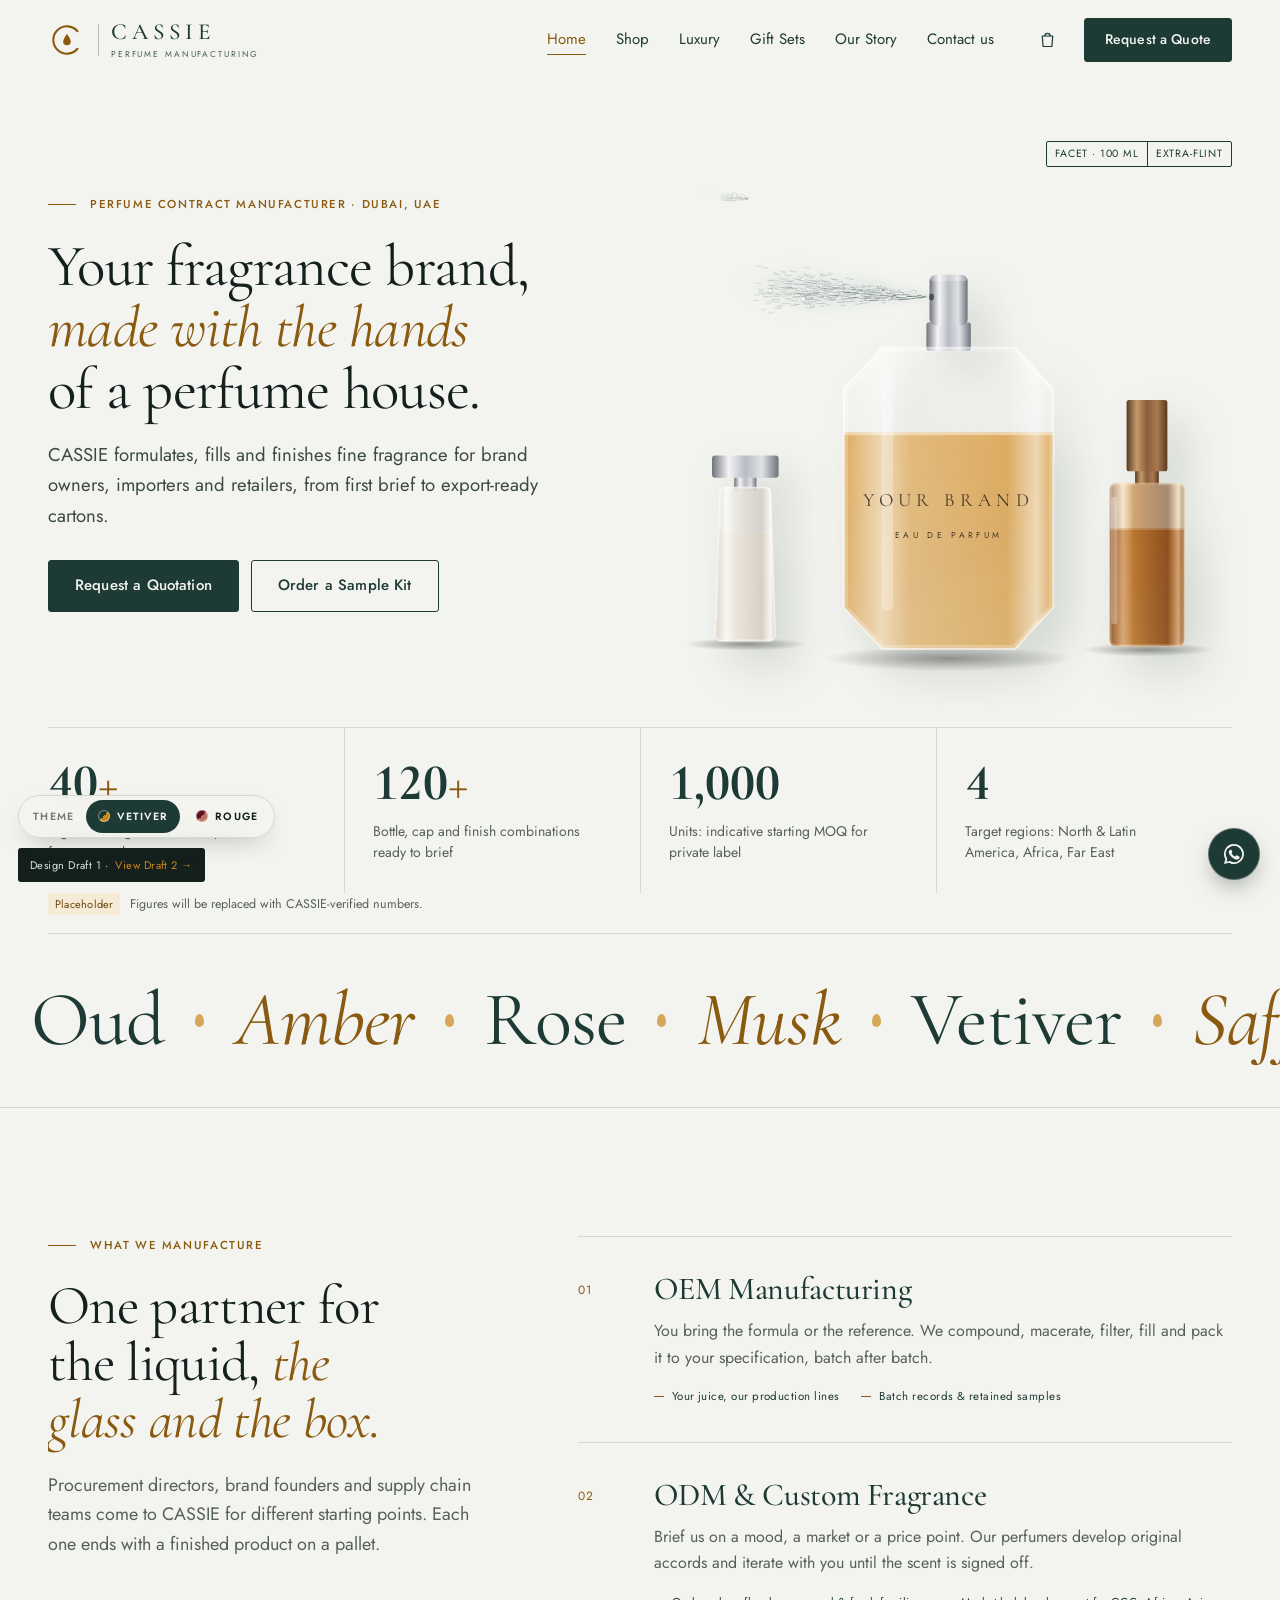
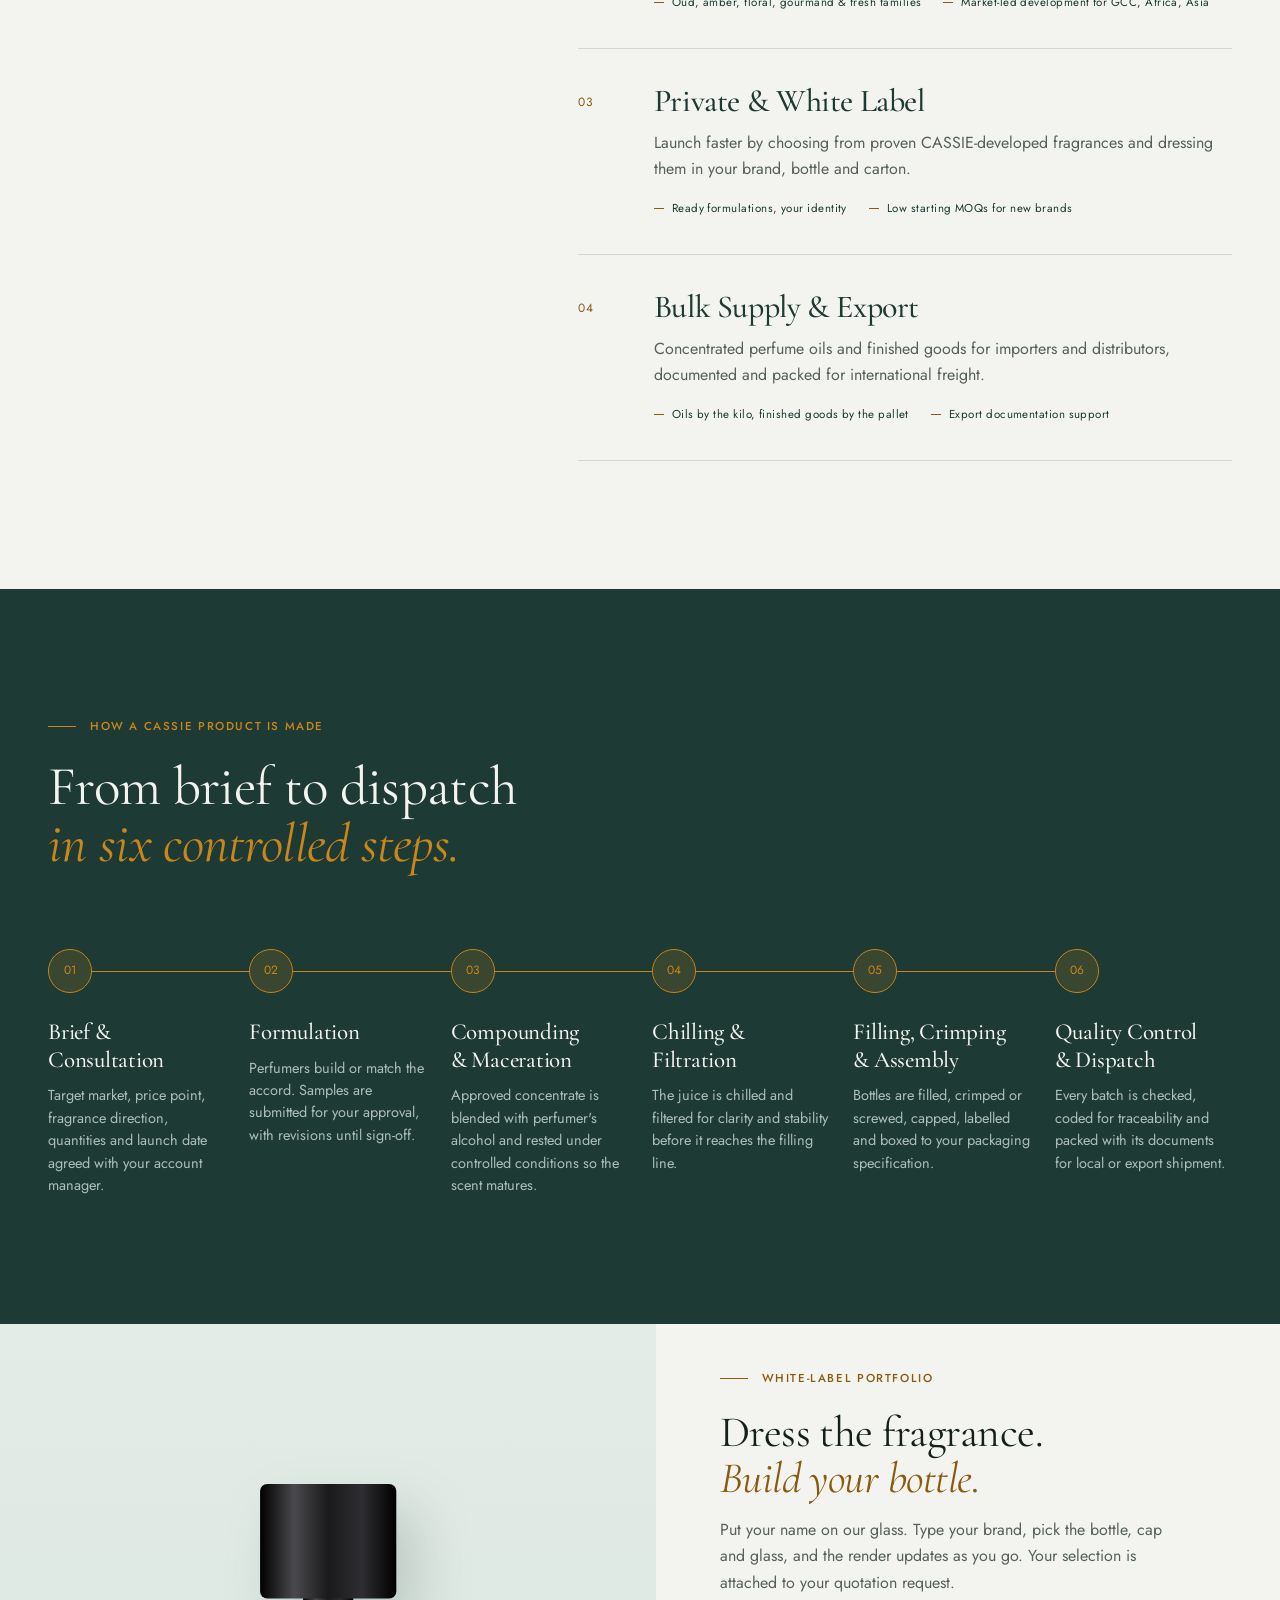
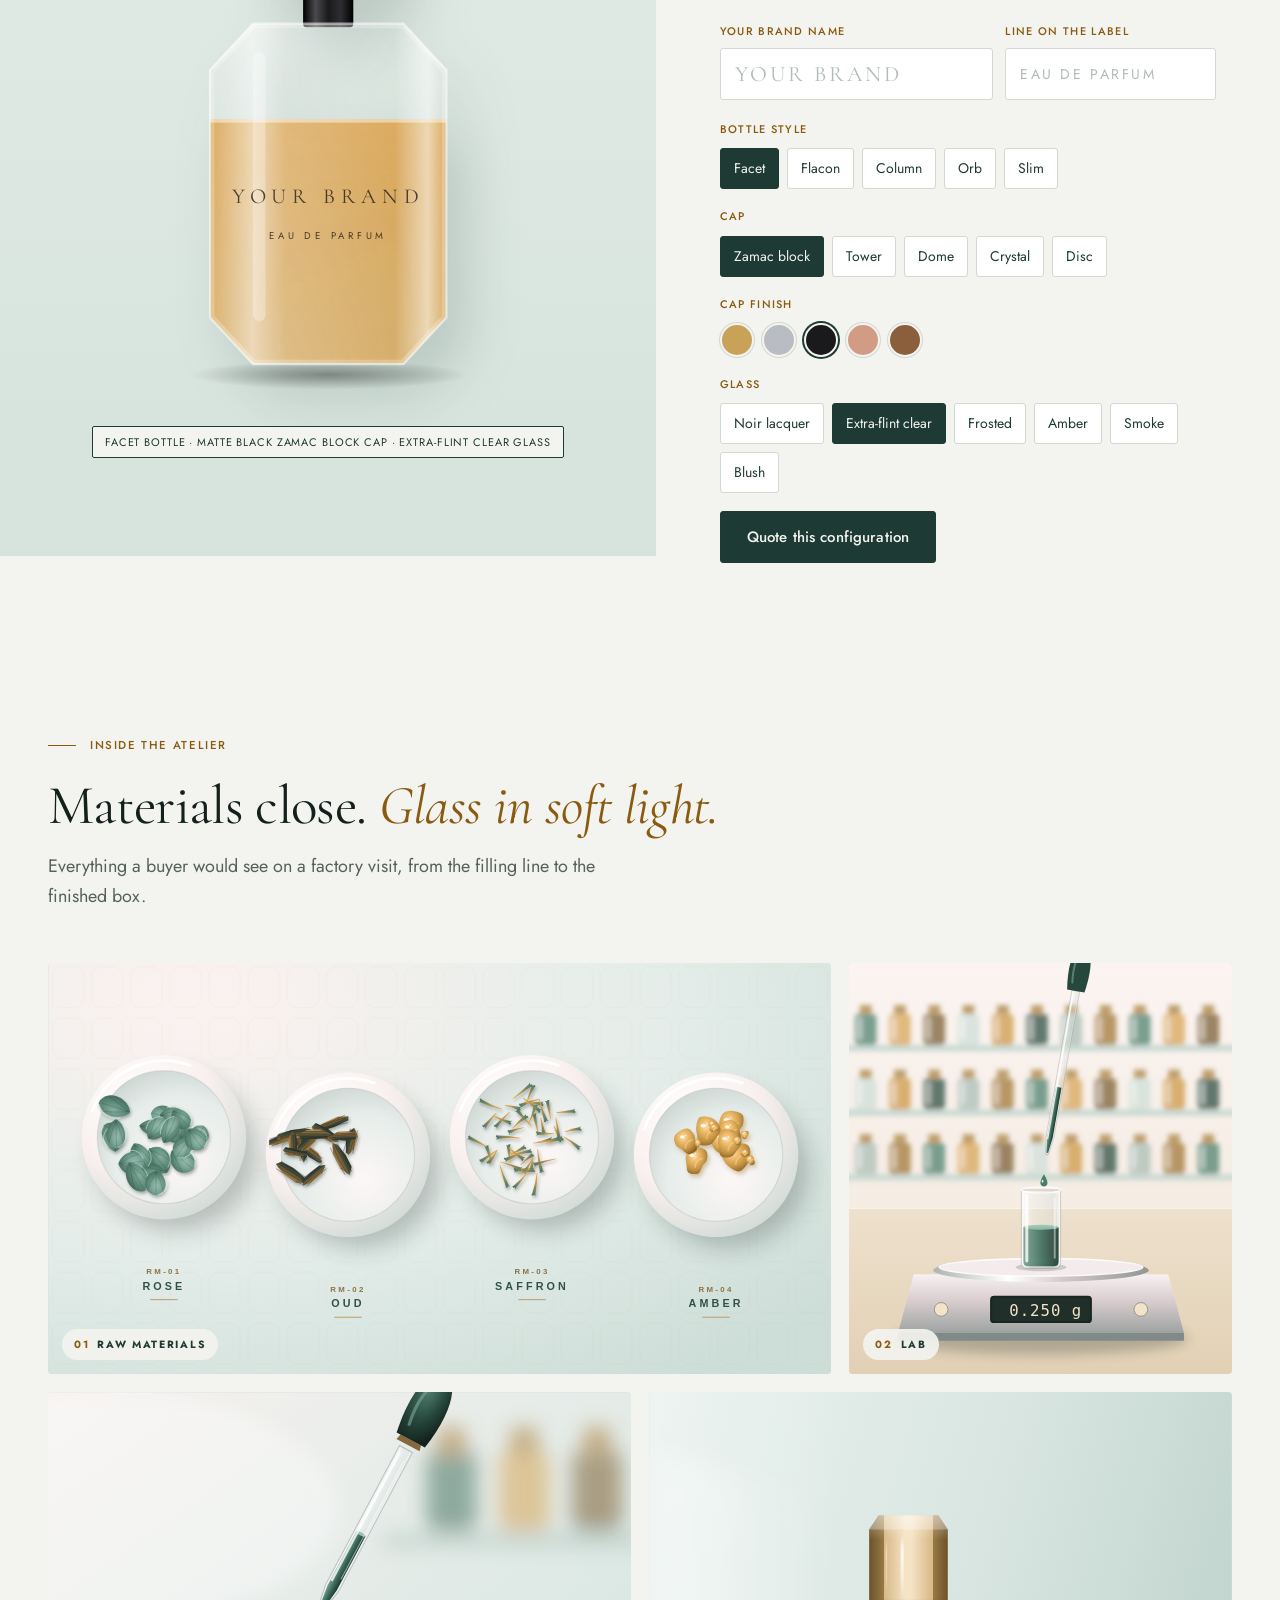
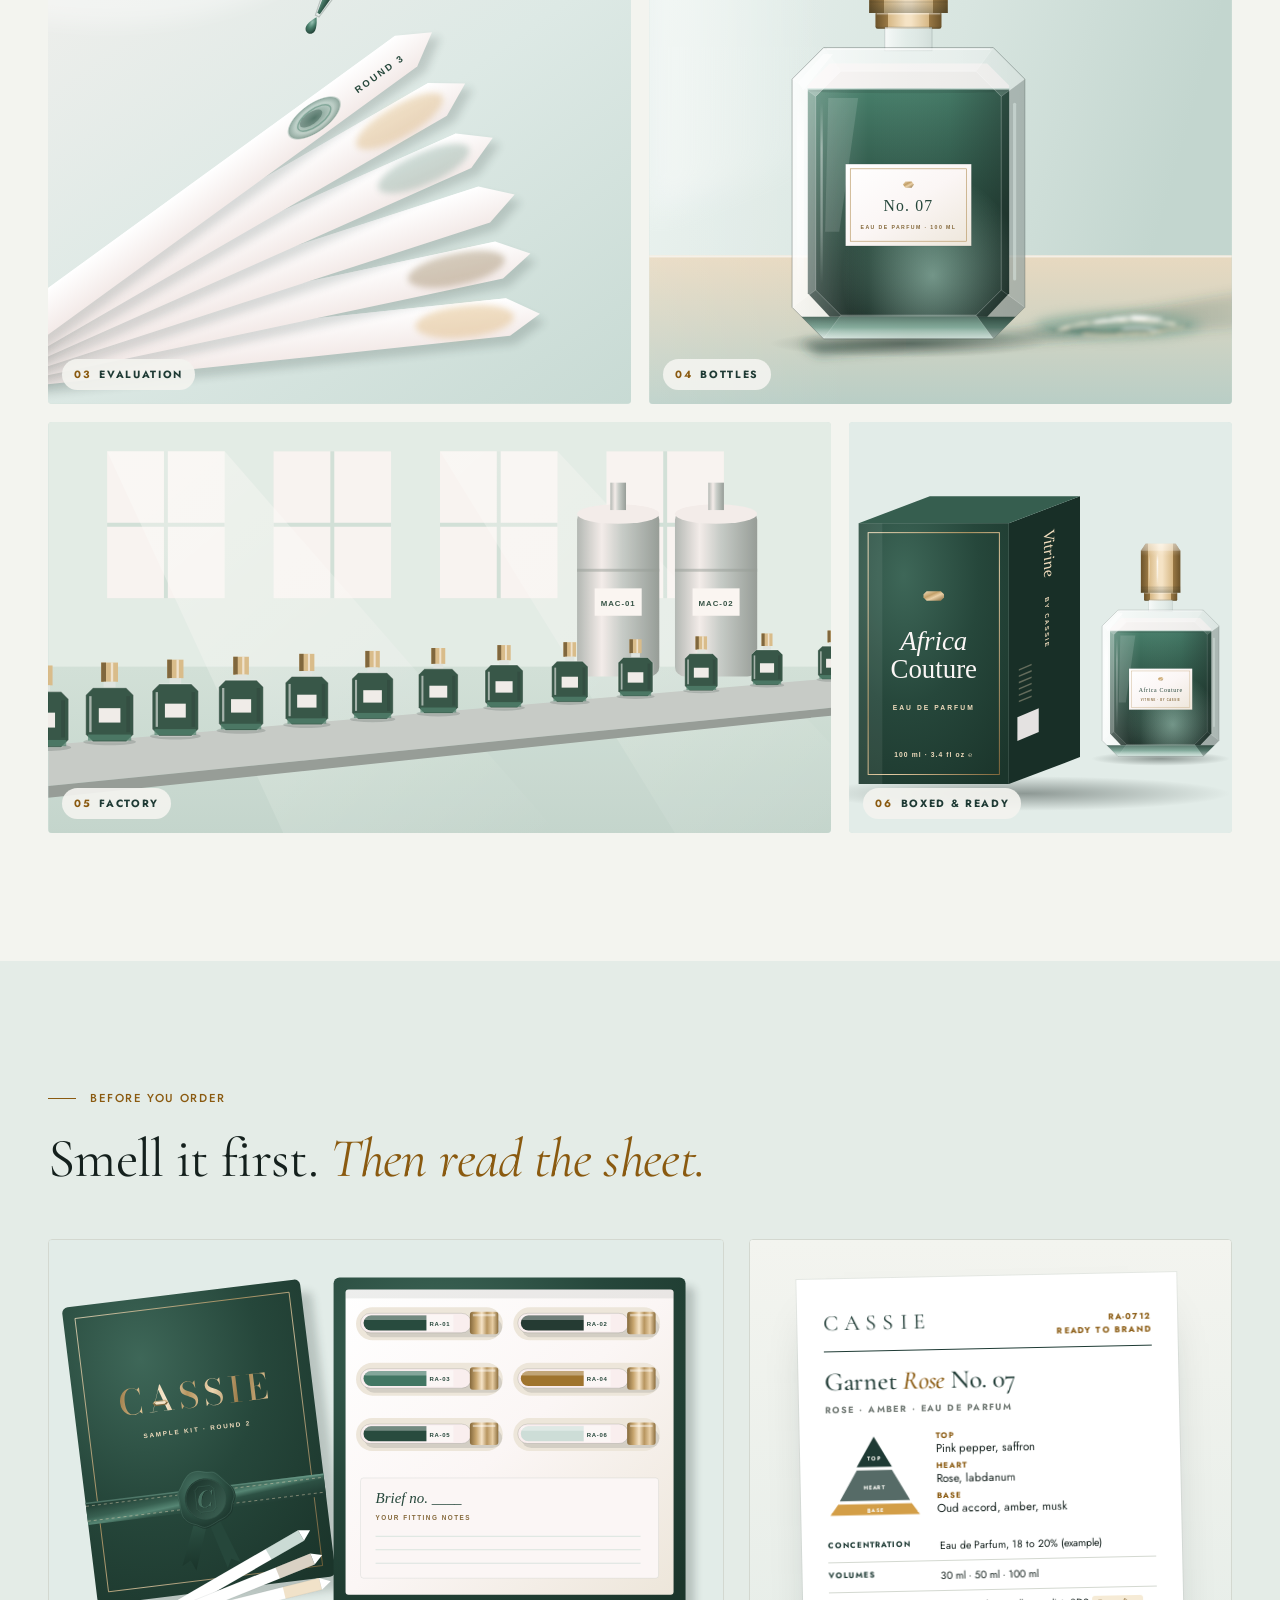
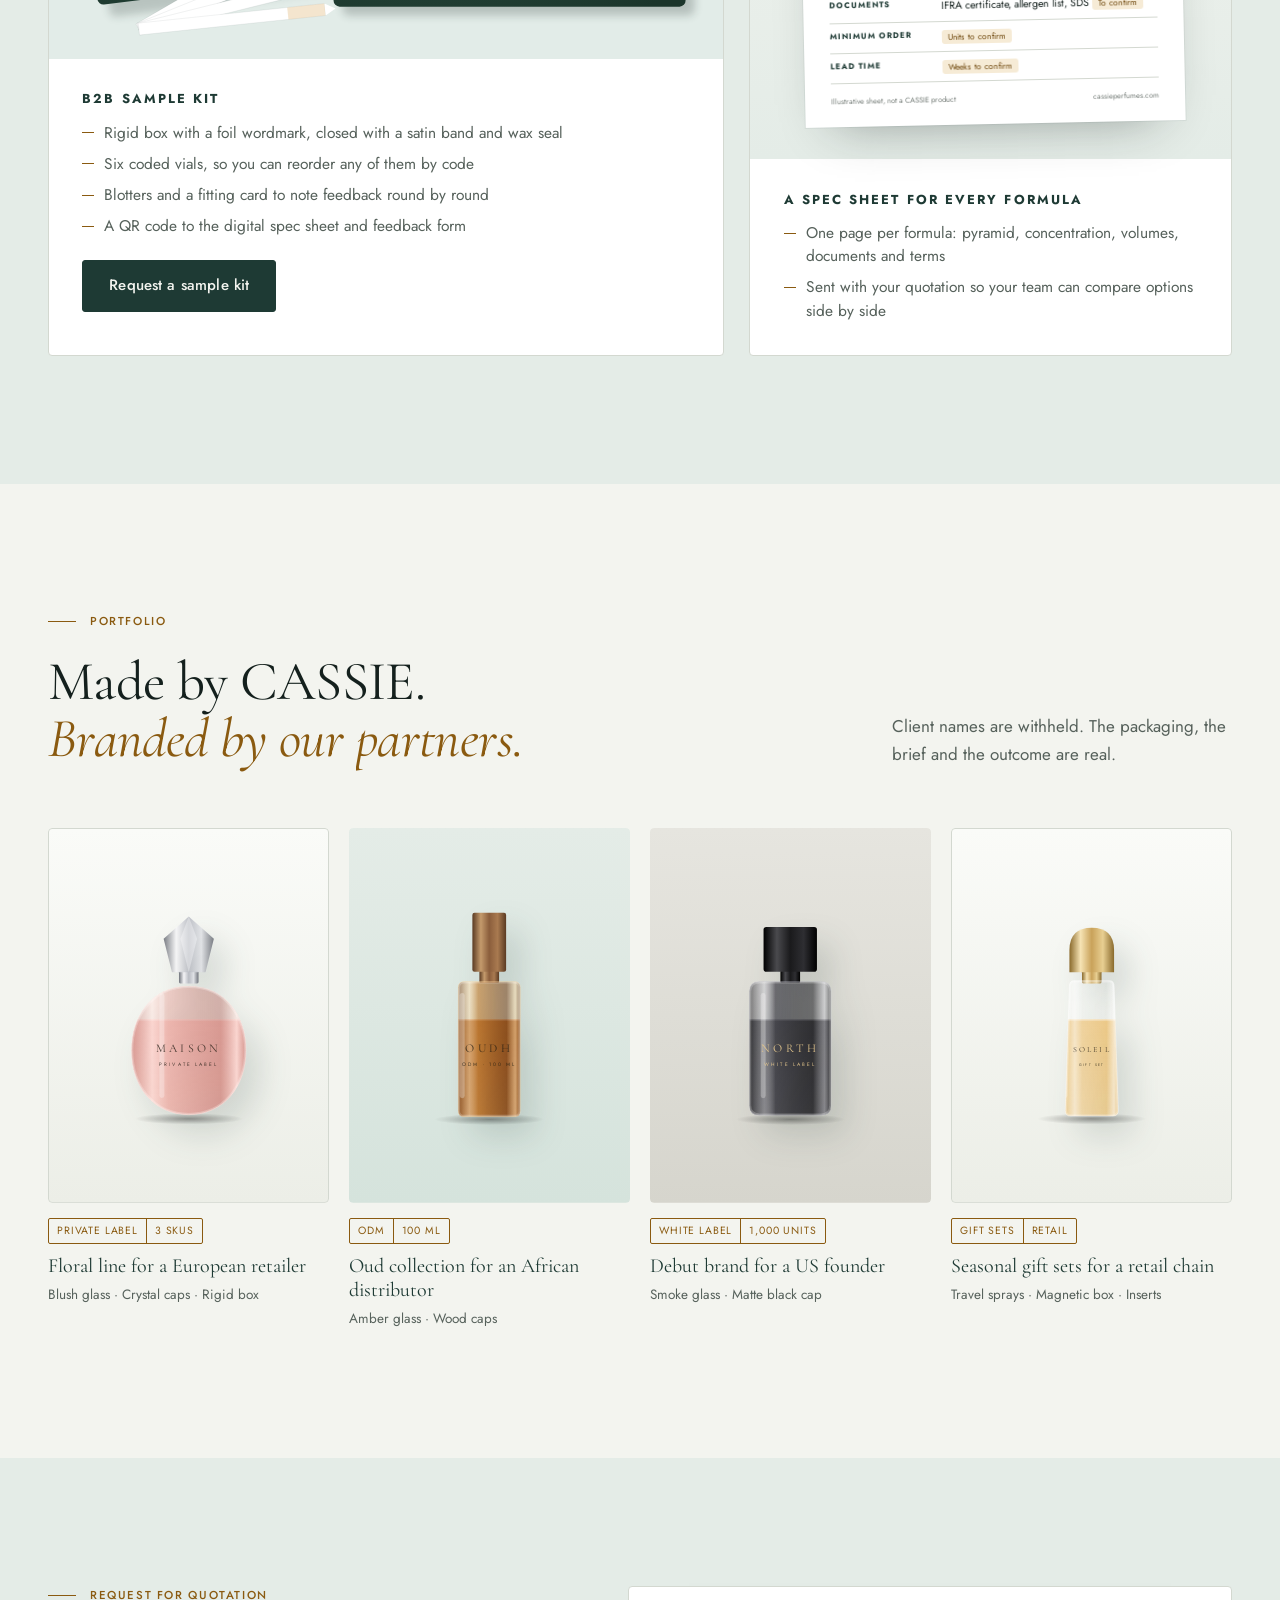
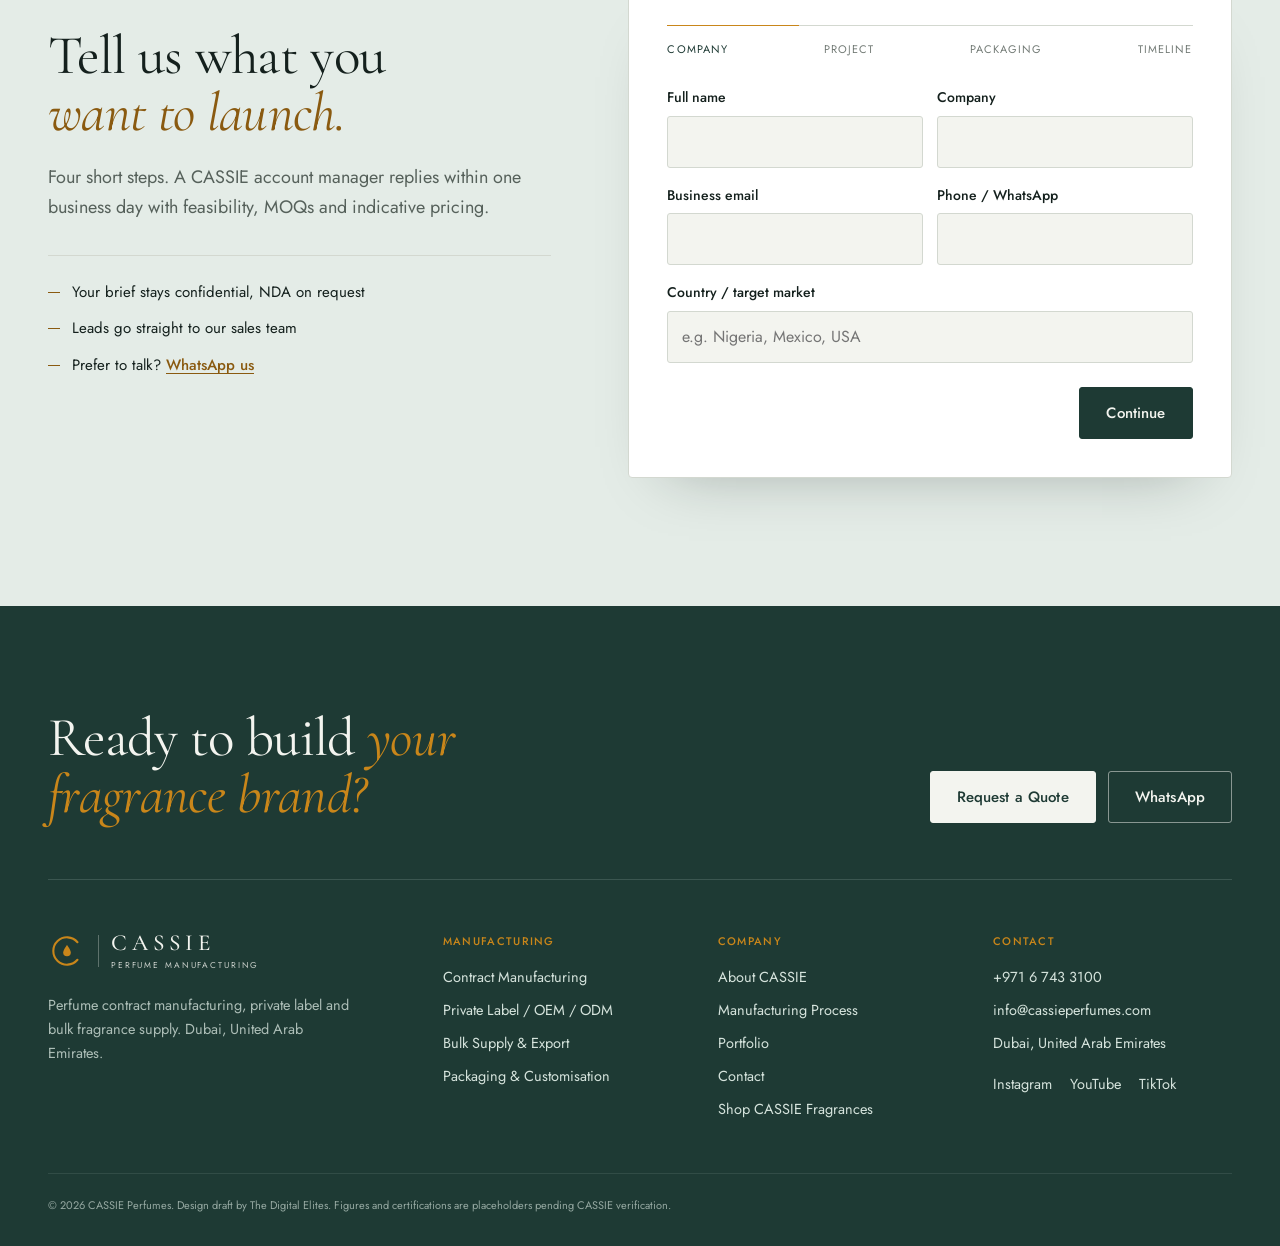
==== commit 855793c1: "Live brand name on the configurator bottle, shop and product pages, collection carousel, original si" ====
--- a/index.html
+++ b/index.html
@@ -8,8 +8,8 @@
   <script>try{var q=new URLSearchParams(location.search).get('theme'),t=q||localStorage.getItem('cassie-theme');if(t==='rouge')document.documentElement.setAttribute('data-theme','rouge')}catch(e){}</script>
   <link rel="preconnect" href="https://fonts.googleapis.com">
   <link rel="preconnect" href="https://fonts.gstatic.com" crossorigin>
-  <link href="https://fonts.googleapis.com/css2?family=Bodoni+Moda:ital,opsz,wght@0,6..96,400..700;1,6..96,400..700&family=Inter+Tight:wght@300..700&display=swap" rel="stylesheet">
-  <link rel="stylesheet" href="style.css?v=20261020b">
+  <link href="https://fonts.googleapis.com/css2?family=Cormorant+Garamond:ital,wght@0,400;0,500;0,600;1,400;1,500&family=Jost:wght@300..600&display=swap" rel="stylesheet">
+  <link rel="stylesheet" href="style.css?v=20261020e">
 </head>
 <body>
 
@@ -40,15 +40,18 @@
       <span class="lockup-text"><span class="lockup-word">CASSIE</span><span class="lockup-desc">Perfume manufacturing</span></span>
     </a>
     <ul class="nav-links">
-      <li><a href="#services">Manufacturing</a></li>
-      <li><a href="#process">Process</a></li>
-      <li><a href="#packaging">Packaging</a></li>
-      <li><a href="#portfolio">Portfolio</a></li>
-      <li><a href="about.html">About</a></li>
-      <li><a href="contact.html">Contact</a></li>
+      <li><a href="index.html" aria-current="page">Home</a></li>
+      <li><a href="shop.html">Shop</a></li>
+      <li><a href="shop.html?collection=Luxury">Luxury</a></li>
+      <li><a href="shop.html?category=Gift%20set">Gift Sets</a></li>
+      <li><a href="about.html">Our Story</a></li>
+      <li><a href="contact.html">Contact us</a></li>
       <li class="nav-links-cta"><a href="#rfq" class="btn btn-primary">Request a Quote</a></li>
     </ul>
-    <a href="#rfq" class="btn btn-primary nav-cta">Request a Quote</a>
+    <div class="nav-tools">
+      <a href="shop.html" class="nav-icon" aria-label="Shop bag"><svg viewBox="0 0 24 24" aria-hidden="true"><path d="M6 8h12l-1 12H7L6 8Z"/><path d="M9 8a3 3 0 0 1 6 0"/></svg></a>
+      <a href="#rfq" class="btn btn-primary nav-cta">Request a Quote</a>
+    </div>
     <button class="burger" aria-label="Open menu" aria-expanded="false"><span></span><span></span></button>
   </nav>
 </header>
@@ -151,7 +154,12 @@
   <div class="pack-panel">
     <p class="eyebrow">White-label portfolio</p>
     <h2 class="reveal">Dress the fragrance. <em>Build your bottle.</em></h2>
-    <p class="pack-intro">Explore the bottle styles, caps and glass finishes CASSIE can source and assemble. Your selection is attached to your quotation request.</p>
+    <p class="pack-intro">Put your name on our glass. Type your brand, pick the bottle, cap and glass, and the render updates as you go. Your selection is attached to your quotation request.</p>
+
+    <div class="brand-fields">
+      <label><span>Your brand name</span><input type="text" id="packLabel" maxlength="16" placeholder="YOUR BRAND" autocomplete="off" spellcheck="false"></label>
+      <label><span>Line on the label</span><input type="text" id="packSub" maxlength="22" placeholder="EAU DE PARFUM" autocomplete="off" spellcheck="false"></label>
+    </div>
 
     <div class="opt-group">
       <h5>Bottle style</h5>
@@ -206,12 +214,12 @@
     <p class="reveal">Everything a buyer would see on a factory visit, from the filling line to the finished box.</p>
   </div>
   <div class="mood">
-    <figure class="tile reveal w8" tabindex="0"><img data-art="factory" src="atelier/factory-vetiver.svg" alt="Illustration of a filling line with rows of perfume bottles and steel tanks" loading="lazy" width="800" height="420"><figcaption><b>Factory</b><span>Our filling line in Umm Al Quwain. Steel, glass and people mid-task.</span></figcaption></figure>
-    <figure class="tile reveal" tabindex="0"><img data-art="lab" src="atelier/lab-vetiver.svg" alt="Illustration of a pipette dropping perfume into a vial on a precision scale" loading="lazy" width="800" height="420"><figcaption><b>Lab</b><span>Every formula weighed to the milligram and recorded against its batch.</span></figcaption></figure>
-    <figure class="tile reveal" tabindex="0"><img data-art="bottle" src="atelier/bottle-vetiver.svg" alt="Illustration of a faceted perfume bottle in warm side light" loading="lazy" width="800" height="420"><figcaption><b>Bottles</b><span>Your juice, your glass, your label, finished to retail standard.</span></figcaption></figure>
-    <figure class="tile reveal w8" tabindex="0"><img data-art="materials" src="atelier/materials-vetiver.svg" alt="Illustration of rose petals, oud chips, saffron threads and amber resin in ceramic dishes" loading="lazy" width="800" height="420"><figcaption><b>Raw materials</b><span>Rose, oud, saffron and amber, each one coded like a lab sample.</span></figcaption></figure>
-    <figure class="tile reveal w6" tabindex="0"><img data-art="people" src="atelier/people-vetiver.svg" alt="Illustration of a pipette over a fan of coded scent blotters" loading="lazy" width="800" height="420"><figcaption><b>People</b><span>Perfumers and blotters, round after round, until you sign off.</span></figcaption></figure>
-    <figure class="tile reveal w6" tabindex="0"><img data-art="finishing" src="atelier/finishing-vetiver.svg" alt="Illustration of a gift carton tied with satin ribbon and a wax seal" loading="lazy" width="800" height="420"><figcaption><b>Finishing</b><span>Satin ribbon, wax seal and rigid box for a launch-ready delivery.</span></figcaption></figure>
+    <figure class="tile reveal w8" tabindex="0"><img data-art="materials" src="atelier/materials-vetiver.svg" alt="Illustration of rose petals, oud chips, saffron threads and amber resin in ceramic dishes" loading="lazy" width="800" height="420"><figcaption><b><i>01</i>Raw materials</b><span>Rose, oud, saffron and amber, each one coded like a lab sample.</span></figcaption></figure>
+    <figure class="tile reveal" tabindex="0"><img data-art="lab" src="atelier/lab-vetiver.svg" alt="Illustration of a pipette dropping perfume into a vial on a precision scale" loading="lazy" width="400" height="420"><figcaption><b><i>02</i>Lab</b><span>Every formula weighed to the milligram and recorded against its batch.</span></figcaption></figure>
+    <figure class="tile reveal w6" tabindex="0"><img data-art="people" src="atelier/people-vetiver.svg" alt="Illustration of a pipette over a fan of coded scent blotters" loading="lazy" width="600" height="420"><figcaption><b><i>03</i>Evaluation</b><span>Perfumers and blotters, round after round, until you sign off.</span></figcaption></figure>
+    <figure class="tile reveal w6" tabindex="0"><img data-art="bottle" src="atelier/bottle-vetiver.svg" alt="Illustration of a faceted perfume bottle in warm side light" loading="lazy" width="400" height="420"><figcaption><b><i>04</i>Bottles</b><span>Your juice in your glass, finished to retail standard.</span></figcaption></figure>
+    <figure class="tile reveal w8" tabindex="0"><img data-art="factory" src="atelier/factory-vetiver.svg" alt="Illustration of a filling line with rows of perfume bottles and steel tanks" loading="lazy" width="800" height="420"><figcaption><b><i>05</i>Factory</b><span>Our filling line in Umm Al Quwain. Steel, glass and people mid-task.</span></figcaption></figure>
+    <figure class="tile reveal" tabindex="0"><img data-art="boxed" src="atelier/boxed-vetiver.svg" alt="Illustration of a perfume bottle beside its retail carton" loading="lazy" width="640" height="520"><figcaption><b><i>06</i>Boxed & ready</b><span>Bottle and retail carton together, ready to ship.</span></figcaption></figure>
   </div>
 </section>
 
@@ -394,7 +402,7 @@
     </div>
     <div>
       <h6>Company</h6>
-      <a href="about.html">About CASSIE</a><a href="#process">Manufacturing Process</a><a href="#portfolio">Portfolio</a><a href="contact.html">Contact</a><a href="https://www.cassieperfumes.com/">Shop CASSIE Fragrances</a>
+      <a href="about.html">About CASSIE</a><a href="#process">Manufacturing Process</a><a href="#portfolio">Portfolio</a><a href="contact.html">Contact</a><a href="shop.html">Shop CASSIE Fragrances</a>
     </div>
     <div>
       <h6>Contact</h6>
@@ -411,8 +419,8 @@
   <svg viewBox="0 0 24 24" width="24" height="24" fill="currentColor"><path d="M12 2a10 10 0 0 0-8.6 15.1L2 22l5-1.3A10 10 0 1 0 12 2zm0 18.2a8.2 8.2 0 0 1-4.2-1.1l-.3-.2-3 .8.8-2.9-.2-.3A8.2 8.2 0 1 1 12 20.2zm4.5-6.1c-.2-.1-1.5-.7-1.7-.8s-.4-.1-.6.1-.7.8-.8 1-.3.2-.5.1a6.7 6.7 0 0 1-3.3-2.9c-.2-.4.2-.4.7-1.3.1-.2 0-.3 0-.4l-.8-1.8c-.2-.5-.4-.4-.6-.4h-.5a1 1 0 0 0-.7.3 3 3 0 0 0-.9 2.2 5.2 5.2 0 0 0 1.1 2.7 11.8 11.8 0 0 0 4.5 4c1.7.7 2.3.8 3.2.6a2.7 2.7 0 0 0 1.8-1.3 2.2 2.2 0 0 0 .1-1.3c0-.1-.2-.2-.5-.3z"/></svg>
 </a>
 
-<script src="bottle.js?v=20261020b"></script>
-<script src="main.js?v=20261020b"></script>
-<script src="mist.js?v=20261020b"></script>
+<script src="bottle.js?v=20261020e"></script>
+<script src="main.js?v=20261020e"></script>
+<script src="mist.js?v=20261020e"></script>
 </body>
 </html>
--- a/style.css
+++ b/style.css
@@ -3,7 +3,7 @@
    Draft 1's own structure and copy, styled by the rules of the CASSIE brand book:
    - Colour: Porcelain ground (~60%), Vetiver (~25%), Mist (~10%), Saffron (~5%).
      Ink for body text, never pure black. Saffron Deep for accent text on light.
-   - Type: Bodoni Moda display (italic for one phrase of emphasis), Inter Tight for text
+   - Type: Cormorant Garamond display (italic for one phrase of emphasis), Jost for text
      and for spaced capitals on labels, codes and data.
    - Themes: Vetiver (default) and Rouge Atelier, swapped by the theme switch (data-theme on <html>).
    - Elements: open-C monogram lockup, formula tags, 1.5px line icons on a 24px grid,
@@ -42,9 +42,9 @@
   --spray-rim: 30, 58, 52;
   --spray-haze: 176, 200, 189;
 
-  --f-display: "Bodoni Moda", "Bodoni 72", Didot, Georgia, serif;
-  --f-text: "Inter Tight", "Helvetica Neue", Arial, sans-serif;
-  --f-mono: "Inter Tight", "Helvetica Neue", Arial, sans-serif;
+  --f-display: "Cormorant Garamond", "Cormorant", Garamond, Georgia, serif;
+  --f-text: "Jost", "Futura", "Helvetica Neue", Arial, sans-serif;
+  --f-mono: "Jost", "Futura", "Helvetica Neue", Arial, sans-serif;
 
   --frame: 1240px;
   --gutter: 20px;
@@ -101,11 +101,11 @@
 :focus-visible { outline: 2px solid var(--saffron-deep); outline-offset: 3px; }
 [hidden] { display: none !important; }
 
-h1, h2, h3, h4 { font-family: var(--f-display); font-weight: 300; letter-spacing: -.018em; line-height: 1.04; text-wrap: balance; }
+h1, h2, h3, h4 { font-family: var(--f-display); font-weight: 400; letter-spacing: -.012em; line-height: 1.04; text-wrap: balance; }
 h1 { font-size: clamp(44px, 5.6vw, 84px); }
-h2 { font-size: clamp(34px, 4vw, 58px); }
-h3 { font-size: clamp(26px, 2.4vw, 34px); font-weight: 400; line-height: 1.1; }
-h4 { font-size: 22px; font-weight: 400; line-height: 1.2; letter-spacing: -.01em; }
+h2 { font-size: clamp(36px, 4.3vw, 62px); }
+h3 { font-size: clamp(27px, 2.5vw, 36px); font-weight: 500; line-height: 1.1; }
+h4 { font-size: 23px; font-weight: 500; line-height: 1.2; letter-spacing: -.01em; }
 h1 em, h2 em { font-style: italic; color: var(--saffron-deep); }
 p { max-width: 62ch; }
 
@@ -154,6 +154,10 @@
 .nav-links a:not(.btn):hover::after { transform: scaleX(1); }
 .nav-links-cta { display: none; }
 .nav-cta { min-height: 44px; padding: 0 20px; font-size: 14px; }
+.nav-tools { display: flex; align-items: center; gap: 14px; }
+.nav-icon { display: grid; place-items: center; width: 44px; height: 44px; border-radius: var(--r-ctl); color: var(--vetiver); transition: background-color .24s var(--ease); }
+.nav-icon:hover { background: rgba(var(--vetiver-rgb), .07); }
+.nav-icon svg { width: 21px; height: 21px; fill: none; stroke: currentColor; stroke-width: 1.4; stroke-linejoin: round; stroke-linecap: round; }
 .burger { display: none; width: 44px; height: 44px; border: 1px solid var(--line); border-radius: 3px; background: transparent; cursor: pointer; flex-direction: column; justify-content: center; align-items: center; gap: 5px; }
 .burger span { width: 18px; height: 1.5px; background: var(--vetiver); transition: transform .24s var(--ease); }
 .burger[aria-expanded="true"] span:first-child { transform: translateY(3.25px) rotate(45deg); }
@@ -203,12 +207,13 @@
 .process h2 em { color: var(--saffron); }
 .process-head { max-width: 720px; margin-bottom: clamp(48px, 6vw, 80px); }
 .process-track { position: relative; }
-.process-line { position: absolute; left: 0; right: 0; top: 22px; height: 1px; background: var(--line-dark); }
+/* runs from the centre of the first circle to the centre of the last, behind the circles */
+.process-line { position: absolute; left: 22px; right: calc((100% - 5 * 24px) / 6 - 22px); top: 22px; height: 1px; background: var(--line-dark); }
 .process-line i { position: absolute; left: 0; top: 0; height: 100%; width: 0; background: var(--saffron); transition: width 1.8s var(--ease); }
 .process.in .process-line i { width: 100%; }
 .process-steps { display: grid; grid-template-columns: repeat(6, minmax(0, 1fr)); gap: 24px; list-style: none; }
 .step { min-width: 0; }
-.step span { position: relative; display: grid; place-items: center; width: 44px; height: 44px; border-radius: 50%; background: var(--vetiver); border: 1px solid rgba(var(--saffron-rgb), .7); color: var(--saffron); font-family: var(--f-mono); font-size: 12px; margin-bottom: 26px; }
+.step span { position: relative; z-index: 1; display: grid; place-items: center; width: 44px; height: 44px; border-radius: 50%; background: var(--vetiver); border: 1px solid rgba(var(--saffron-rgb), .7); color: var(--saffron); font-family: var(--f-mono); font-size: 12px; margin-bottom: 26px; }
 .step h4 { color: var(--porcelain); margin-bottom: 10px; }
 .step p { font-size: 14.5px; color: var(--on-dark); line-height: 1.55; }
 
@@ -223,6 +228,14 @@
 .pack-panel h2 { font-size: clamp(34px, 3.4vw, 54px); }
 .pack-panel > .btn { align-self: flex-start; }
 .pack-intro { color: var(--muted); font-size: 16px; margin: 16px 0 26px; max-width: 46ch; }
+.brand-fields { display: grid; grid-template-columns: 1.3fr 1fr; gap: 12px; margin-bottom: 20px; }
+.brand-fields label { display: flex; flex-direction: column; gap: 8px; margin: 0; }
+.brand-fields span { font-family: var(--f-mono); font-size: 11px; font-weight: 500; letter-spacing: .12em; text-transform: uppercase; color: var(--saffron-deep); }
+.brand-fields input { font-family: var(--f-display); font-size: 22px; letter-spacing: .14em; text-transform: uppercase; color: var(--vetiver); background: var(--white); border: 1px solid var(--line); border-radius: var(--r-ctl); height: 52px; padding: 0 14px; width: 100%; transition: border-color .24s var(--ease), box-shadow .24s var(--ease); }
+.brand-fields input:focus { outline: none; border-color: var(--vetiver); box-shadow: 0 0 0 3px rgba(var(--vetiver-rgb), .12); }
+.brand-fields input::placeholder { color: rgba(var(--vetiver-rgb), .35); }
+#packSub { font-family: var(--f-text); font-size: 14px; letter-spacing: .18em; }
+@media (max-width: 560px) { .brand-fields { grid-template-columns: 1fr; } }
 .opt-group { margin-bottom: 18px; }
 .opt-group h5 { font-family: var(--f-mono); font-size: 11px; font-weight: 500; letter-spacing: .12em; text-transform: uppercase; color: var(--saffron-deep); margin-bottom: 10px; }
 .opts { display: flex; flex-wrap: wrap; gap: 8px; }
@@ -324,6 +337,7 @@
 .tile.w8 { grid-column: span 8; }
 .tile.w6 { grid-column: span 6; }
 .tile img { width: 100%; height: 100%; object-fit: cover; transition: transform 1.4s var(--ease); }
+.tile figcaption b i { font-style: normal; color: var(--saffron-deep); margin-right: 8px; }
 .tile:hover img, .tile:focus-within img { transform: scale(1.04); }
 .tile figcaption { position: absolute; left: 14px; right: 14px; bottom: 14px; display: flex; justify-content: space-between; align-items: flex-end; gap: 10px; }
 .tile figcaption b { font-family: var(--f-mono); font-size: 10.5px; font-weight: 700; letter-spacing: .16em; text-transform: uppercase; color: var(--vetiver); background: rgba(var(--porcelain-rgb), .92); padding: 7px 12px; border-radius: 999px; white-space: nowrap; }
@@ -422,8 +436,11 @@
 .service:hover .num { color: var(--saffron); }
 
 /* Process: each step lights up as the line reaches it */
-.step span { transition: background-color .5s var(--ease), border-color .5s var(--ease); transition-delay: calc(var(--n, 0) * .3s + .25s); }
-.process.in .step span { background: rgba(var(--saffron-rgb), .16); border-color: var(--saffron); animation: ring 1.2s var(--ease) both; animation-delay: calc(var(--n, 0) * .3s + .25s); }
+.step span { transition: border-color .5s var(--ease); transition-delay: calc(var(--n, 0) * .3s + .25s); }
+/* the saffron tint sits on its own layer so the circle stays opaque and hides the line behind it */
+.step span::before { content: ""; position: absolute; inset: 0; border-radius: 50%; background: rgba(var(--saffron-rgb), .16); opacity: 0; transition: opacity .5s var(--ease); transition-delay: inherit; }
+.process.in .step span { border-color: var(--saffron); animation: ring 1.2s var(--ease) both; animation-delay: calc(var(--n, 0) * .3s + .25s); }
+.process.in .step span::before { opacity: 1; }
 @keyframes ring { from { box-shadow: 0 0 0 0 rgba(var(--saffron-rgb), .55); } to { box-shadow: 0 0 0 16px rgba(var(--saffron-rgb), 0); } }
 .step h4 { transition: color .3s var(--ease); }
 .step:hover h4 { color: var(--saffron); }
@@ -638,3 +655,155 @@
   .product b { font-size: 18px; }
   .cf-foot .btn { width: 100%; }
 }
+
+/* ==========================================================================
+   Shop and product pages
+   ========================================================================== */
+.sr-only { position: absolute !important; width: 1px; height: 1px; overflow: hidden; clip: rect(0 0 0 0); white-space: nowrap; }
+.shop-hero h1 { max-width: 16ch; }
+.catalogue { display: grid; grid-template-columns: 240px minmax(0, 1fr); gap: clamp(28px, 4vw, 56px); padding: clamp(36px, 4vw, 56px) var(--pad) var(--section); align-items: start; }
+.filters { position: sticky; top: 92px; display: grid; gap: 4px; }
+.filters-head { display: flex; justify-content: space-between; align-items: baseline; padding-bottom: 14px; border-bottom: 1px solid var(--line); }
+.filters-head h2 { font-family: var(--f-mono); font-size: 12px; font-weight: 700; letter-spacing: .16em; text-transform: uppercase; color: var(--vetiver); }
+.filters-head .text-link { background: none; border: 0; cursor: pointer; font-size: 13px; }
+.fgroup { border: 0; border-bottom: 1px solid var(--line); padding: 16px 0 14px; }
+.fgroup legend { font-family: var(--f-mono); font-size: 10.5px; font-weight: 700; letter-spacing: .16em; text-transform: uppercase; color: var(--saffron-deep); margin-bottom: 10px; padding: 0; float: left; width: 100%; }
+.fgroup legend + * { clear: both; }
+.fopt { display: flex; align-items: center; gap: 10px; padding: 5px 0; font-size: 15px; cursor: pointer; }
+.fopt input { appearance: none; width: 16px; height: 16px; border: 1px solid var(--stone); border-radius: 3px; display: grid; place-items: center; cursor: pointer; transition: background-color .2s var(--ease), border-color .2s var(--ease); }
+.fopt input:checked { background: var(--vetiver); border-color: var(--vetiver); }
+.fopt input:checked::after { content: ""; width: 8px; height: 4px; border: solid var(--porcelain); border-width: 0 0 1.5px 1.5px; transform: rotate(-45deg) translate(1px, -1px); }
+.fopt span { flex: 1; }
+.fopt em { font-style: normal; font-size: 12px; color: var(--stone); }
+.price-range { display: grid; gap: 10px; font-size: 14px; }
+.price-range b { font-weight: 600; color: var(--vetiver); }
+.price-range input { accent-color: var(--vetiver); width: 100%; }
+.filters-done { display: none; }
+.results { min-width: 0; }
+.toolbar { display: flex; align-items: center; gap: 14px; flex-wrap: wrap; padding-bottom: 16px; border-bottom: 1px solid var(--line); }
+.filters-toggle { display: none; min-height: 44px; }
+.search { flex: 1 1 240px; }
+.search input { width: 100%; padding: 11px 14px 11px 40px; border: 1px solid var(--line); border-radius: var(--r-ctl); background: var(--white) url("data:image/svg+xml,%3Csvg xmlns='http://www.w3.org/2000/svg' viewBox='0 0 24 24'%3E%3Ccircle cx='10.5' cy='10.5' r='6' fill='none' stroke='%23737B76' stroke-width='1.5'/%3E%3Cpath d='m15 15 5 5' stroke='%23737B76' stroke-width='1.5' stroke-linecap='round'/%3E%3C/svg%3E") no-repeat 14px center / 16px; font-size: 15px; }
+.search input:focus { outline: none; border-color: var(--vetiver); }
+.count { font-size: 14px; color: var(--muted); margin-left: auto; }
+.sort { display: flex; align-items: center; gap: 8px; font-family: var(--f-mono); font-size: 10.5px; font-weight: 700; letter-spacing: .14em; text-transform: uppercase; color: var(--stone); }
+.sort select { appearance: none; padding: 10px 36px 10px 14px; border: 1px solid var(--line); border-radius: var(--r-ctl); background: var(--white) var(--chev) no-repeat right 12px center / 16px; font-family: var(--f-text); font-size: 14px; letter-spacing: 0; text-transform: none; color: var(--ink); cursor: pointer; }
+.chips-active { display: flex; flex-wrap: wrap; gap: 8px; min-height: 0; padding-top: 14px; }
+.chips-active:empty { padding-top: 0; }
+.chips-active button { border: 1px solid var(--line); background: var(--mist-2); color: var(--vetiver); border-radius: 999px; padding: 6px 12px; font-size: 13px; cursor: pointer; transition: background-color .2s var(--ease); }
+.chips-active button:hover { background: var(--mist); }
+.product-grid { display: grid; grid-template-columns: repeat(3, minmax(0, 1fr)); gap: clamp(18px, 2vw, 28px); padding-top: clamp(22px, 2.4vw, 32px); }
+.pcard { display: grid; gap: 14px; min-width: 0; }
+.pcard-img { position: relative; aspect-ratio: 4 / 5; border-radius: var(--r-tile); overflow: hidden; background: linear-gradient(180deg, var(--g1a), var(--g1b)); }
+.pcard-img img, .pcard-img .bottle-fallback { position: absolute; inset: 0; width: 100%; height: 100%; object-fit: cover; transition: opacity .6s var(--ease), transform 1.2s var(--ease); }
+.pcard-img .bottle-fallback { display: grid; place-items: center; }
+.pcard-img .bottle-fallback svg { width: 46%; }
+.pcard-img img.alt { opacity: 0; }
+.pcard:hover .pcard-img img:not(.alt) { transform: scale(1.04); }
+.pcard:hover .pcard-img img.alt { opacity: 1; }
+.pcard-flag { position: absolute; left: 12px; top: 12px; z-index: 2; font-family: var(--f-mono); font-size: 10px; font-weight: 700; letter-spacing: .14em; text-transform: uppercase; background: rgba(var(--porcelain-rgb), .92); color: var(--vetiver); padding: 6px 10px; border-radius: 999px; }
+.pcard-body { display: grid; gap: 2px; }
+.pcard h3 { font-family: var(--f-display); font-weight: 400; font-size: 22px; line-height: 1.15; color: var(--vetiver); }
+.pcard-meta { font-family: var(--f-mono); font-size: 10.5px; font-weight: 600; letter-spacing: .12em; text-transform: uppercase; color: var(--stone); }
+.pcard-price { font-size: 15px; font-weight: 600; color: var(--ink); margin-top: 4px; }
+.empty { padding: 60px 0; text-align: center; display: grid; gap: 16px; justify-items: center; color: var(--muted); }
+.shop-b2b { display: flex; justify-content: space-between; align-items: flex-end; gap: 28px; flex-wrap: wrap; padding: clamp(56px, 7vw, 96px) var(--pad); background: var(--mist-2); border-top: 1px solid var(--line); }
+.shop-b2b h2 { max-width: 18ch; }
+.shop-b2b-ctas { display: flex; gap: 12px; flex-wrap: wrap; }
+
+/* Product page */
+.pdp { padding: clamp(24px, 3vw, 40px) var(--pad) var(--section); }
+.crumbs { display: flex; gap: 10px; flex-wrap: wrap; font-family: var(--f-mono); font-size: 10.5px; font-weight: 600; letter-spacing: .14em; text-transform: uppercase; color: var(--stone); margin-bottom: clamp(20px, 3vw, 36px); }
+.crumbs a:hover { color: var(--vetiver); }
+.crumbs span:last-child { color: var(--vetiver); }
+.pdp-grid { display: grid; grid-template-columns: minmax(0, 1.05fr) minmax(0, 1fr); gap: clamp(28px, 5vw, 80px); align-items: start; }
+.gallery { position: sticky; top: 92px; display: grid; gap: 12px; }
+.gallery-main { position: relative; aspect-ratio: 4 / 5; border-radius: var(--r-tile); overflow: hidden; background: linear-gradient(180deg, var(--g1a), var(--g1b)); cursor: zoom-in; }
+.gallery-main img, .gallery-main .bottle-fallback { width: 100%; height: 100%; object-fit: cover; transition: transform .5s var(--ease); transform-origin: var(--zx, 50%) var(--zy, 50%); animation: swap .5s var(--ease); }
+.gallery-main .bottle-fallback { display: grid; place-items: center; }
+.gallery-main .bottle-fallback svg { width: 44%; }
+.gallery-main:hover img { transform: scale(1.6); }
+.gallery-thumbs { display: grid; grid-template-columns: repeat(4, minmax(0, 1fr)); gap: 10px; }
+.gallery-thumbs button { aspect-ratio: 1; padding: 0; border: 1px solid var(--line); border-radius: calc(var(--r-tile) / 2); overflow: hidden; background: var(--g1b); cursor: pointer; opacity: .65; transition: opacity .2s var(--ease), border-color .2s var(--ease); }
+.gallery-thumbs button[aria-selected="true"], .gallery-thumbs button:hover { opacity: 1; border-color: var(--vetiver); }
+.gallery-thumbs img { width: 100%; height: 100%; object-fit: cover; }
+.pdp-info { display: grid; gap: 16px; }
+.pdp-info h1 { font-size: clamp(40px, 4.4vw, 64px); }
+.pdp-line { font-size: 19px; color: var(--ink-soft); max-width: 40ch; }
+.pdp-price { font-family: var(--f-display); font-size: 30px; color: var(--vetiver); }
+.pdp-price span { font-family: var(--f-text); font-size: 15px; color: var(--stone); }
+.pdp-tags { display: flex; gap: 8px; flex-wrap: wrap; }
+.pdp-tags .formula-tag { color: var(--saffron-deep); }
+.pdp-buy { display: flex; gap: 12px; flex-wrap: wrap; margin-top: 6px; }
+.pdp-buy .btn { flex: 1 1 200px; }
+.qty { display: inline-flex; align-items: center; border: 1px solid var(--line); border-radius: var(--r-btn); background: var(--white); }
+.qty button { width: 44px; height: 50px; border: 0; background: transparent; font-size: 18px; color: var(--vetiver); cursor: pointer; }
+.qty input { width: 44px; border: 0; text-align: center; font-size: 16px; background: transparent; -moz-appearance: textfield; }
+.qty input::-webkit-outer-spin-button, .qty input::-webkit-inner-spin-button { -webkit-appearance: none; }
+.pdp-note { font-size: 14px; color: var(--muted); }
+.pdp-toast { padding: 12px 16px; border-radius: var(--r); background: var(--vetiver); color: var(--porcelain); font-size: 14.5px; animation: swap .4s var(--ease); }
+.pdp-sub { font-family: var(--f-mono); font-size: 11px; font-weight: 700; letter-spacing: .16em; text-transform: uppercase; color: var(--saffron-deep); margin: 14px 0 12px; }
+.pyramid { display: grid; gap: 8px; }
+.tier { display: grid; grid-template-columns: 84px minmax(0, 1fr); align-items: center; gap: 14px; padding: 14px 18px; border-radius: var(--r); background: var(--mist-2); border: 1px solid var(--line); opacity: 0; transform: translateX(-10px); animation: tierIn .6s var(--ease) forwards; animation-delay: calc(var(--i) * 120ms + 200ms); }
+.tier b { font-family: var(--f-mono); font-size: 10.5px; font-weight: 700; letter-spacing: .16em; text-transform: uppercase; color: var(--vetiver); }
+.tier span { font-family: var(--f-display); font-size: 19px; color: var(--ink); }
+.tier-top { margin: 0 14%; }
+.tier-heart { margin: 0 7%; }
+@keyframes tierIn { to { opacity: 1; transform: none; } }
+.pdp-acc { border-top: 1px solid var(--line); padding: 16px 0; }
+.pdp-acc:last-of-type { border-bottom: 1px solid var(--line); }
+.pdp-acc summary { cursor: pointer; list-style: none; display: flex; justify-content: space-between; font-family: var(--f-display); font-size: 21px; color: var(--vetiver); }
+.pdp-acc summary::-webkit-details-marker { display: none; }
+.pdp-acc summary::after { content: "+"; font-family: var(--f-text); color: var(--saffron-deep); transition: transform .3s var(--ease); }
+.pdp-acc[open] summary::after { transform: rotate(45deg); }
+.pdp-acc p { margin-top: 12px; color: var(--muted); font-size: 16px; line-height: 1.65; }
+.pdp-b2b { display: grid; gap: 8px; padding: 20px 22px; border-radius: var(--r); background: var(--vetiver); color: var(--porcelain); margin-top: 8px; }
+.pdp-b2b p { color: var(--on-dark); font-size: 15px; }
+.pdp-b2b b { color: var(--porcelain); font-weight: 600; }
+.pdp-b2b .text-link { color: var(--saffron); justify-self: start; }
+.related { padding: 0 var(--pad) var(--section); }
+.related-head { margin-bottom: 8px; }
+.related-grid { grid-template-columns: repeat(4, minmax(0, 1fr)); }
+@media (prefers-reduced-motion: reduce) {
+  .tier { opacity: 1; transform: none; }
+}
+@media (max-width: 1120px) {
+  .product-grid, .related-grid { grid-template-columns: repeat(2, minmax(0, 1fr)); }
+}
+@media (max-width: 900px) {
+  .catalogue { grid-template-columns: minmax(0, 1fr); }
+  .filters { position: fixed; inset: 0 0 0 auto; width: min(360px, 88vw); z-index: 120; background: var(--porcelain); padding: 24px 22px; overflow-y: auto; align-content: start; transform: translateX(100%); transition: transform .4s var(--ease); box-shadow: -30px 0 60px -30px rgba(var(--ink-rgb), .4); }
+  .filters.open { transform: none; }
+  .filters-done { display: inline-flex; margin-top: 18px; }
+  body.filters-open::after { content: ""; position: fixed; inset: 0; z-index: 110; background: rgba(var(--ink-rgb), .35); }
+  .filters-toggle { display: inline-flex; }
+  .count { margin-left: 0; order: 5; width: 100%; }
+  .pdp-grid { grid-template-columns: minmax(0, 1fr); }
+  .gallery { position: relative; top: 0; }
+}
+@media (max-width: 600px) {
+  .product-grid, .related-grid { gap: 14px; }
+  .pcard h3 { font-size: 18px; }
+  .sort span { display: none; }
+}
+
+/* ---------- Collection carousel (about.html) ---------- */
+.car-track { --per: 4; display: grid; grid-auto-flow: column; grid-auto-columns: calc((100% - (var(--per) - 1) * 20px) / var(--per)); gap: 20px; overflow-x: auto; scroll-snap-type: x mandatory; scrollbar-width: none; overscroll-behavior-x: contain; cursor: grab; outline: none; }
+.car-track::-webkit-scrollbar { display: none; }
+.car-track:focus-visible { box-shadow: 0 0 0 2px var(--saffron-deep); border-radius: var(--r-tile); }
+.car-track > .pcard { scroll-snap-align: start; }
+.car-track.dragging { scroll-snap-type: none; cursor: grabbing; }
+.car-track.dragging .pcard { pointer-events: none; }
+.car-track img { -webkit-user-drag: none; user-select: none; }
+.car-controls { display: flex; align-items: center; gap: 14px; margin-top: clamp(22px, 2.4vw, 32px); }
+.car-progress { flex: 1; height: 1px; background: var(--line); position: relative; overflow: hidden; }
+.car-progress span { position: absolute; left: 0; top: -1px; height: 3px; background: var(--vetiver); border-radius: 2px; transition: width .3s var(--ease); }
+.car-count { font-family: var(--f-mono); font-size: 11px; letter-spacing: .12em; color: var(--stone); min-width: 9ch; text-align: right; }
+.car-btn { width: 46px; height: 46px; border-radius: var(--r-btn); border: 1px solid var(--vetiver); background: transparent; color: var(--vetiver); display: grid; place-items: center; cursor: pointer; transition: background-color .24s var(--ease), color .24s var(--ease), opacity .24s var(--ease); }
+.car-btn svg { width: 18px; height: 18px; fill: none; stroke: currentColor; stroke-width: 1.5; stroke-linecap: round; stroke-linejoin: round; }
+.car-btn:hover:not(:disabled) { background: var(--vetiver); color: var(--porcelain); }
+.car-btn:disabled { opacity: .3; cursor: default; }
+@media (max-width: 1120px) { .car-track { --per: 3; } }
+@media (max-width: 820px) { .car-track { --per: 2.2; gap: 14px; grid-auto-columns: calc((100% - 2 * 14px) / 2.2); } }
+@media (max-width: 520px) { .car-track { grid-auto-columns: 70%; } .car-count { display: none; } }
+
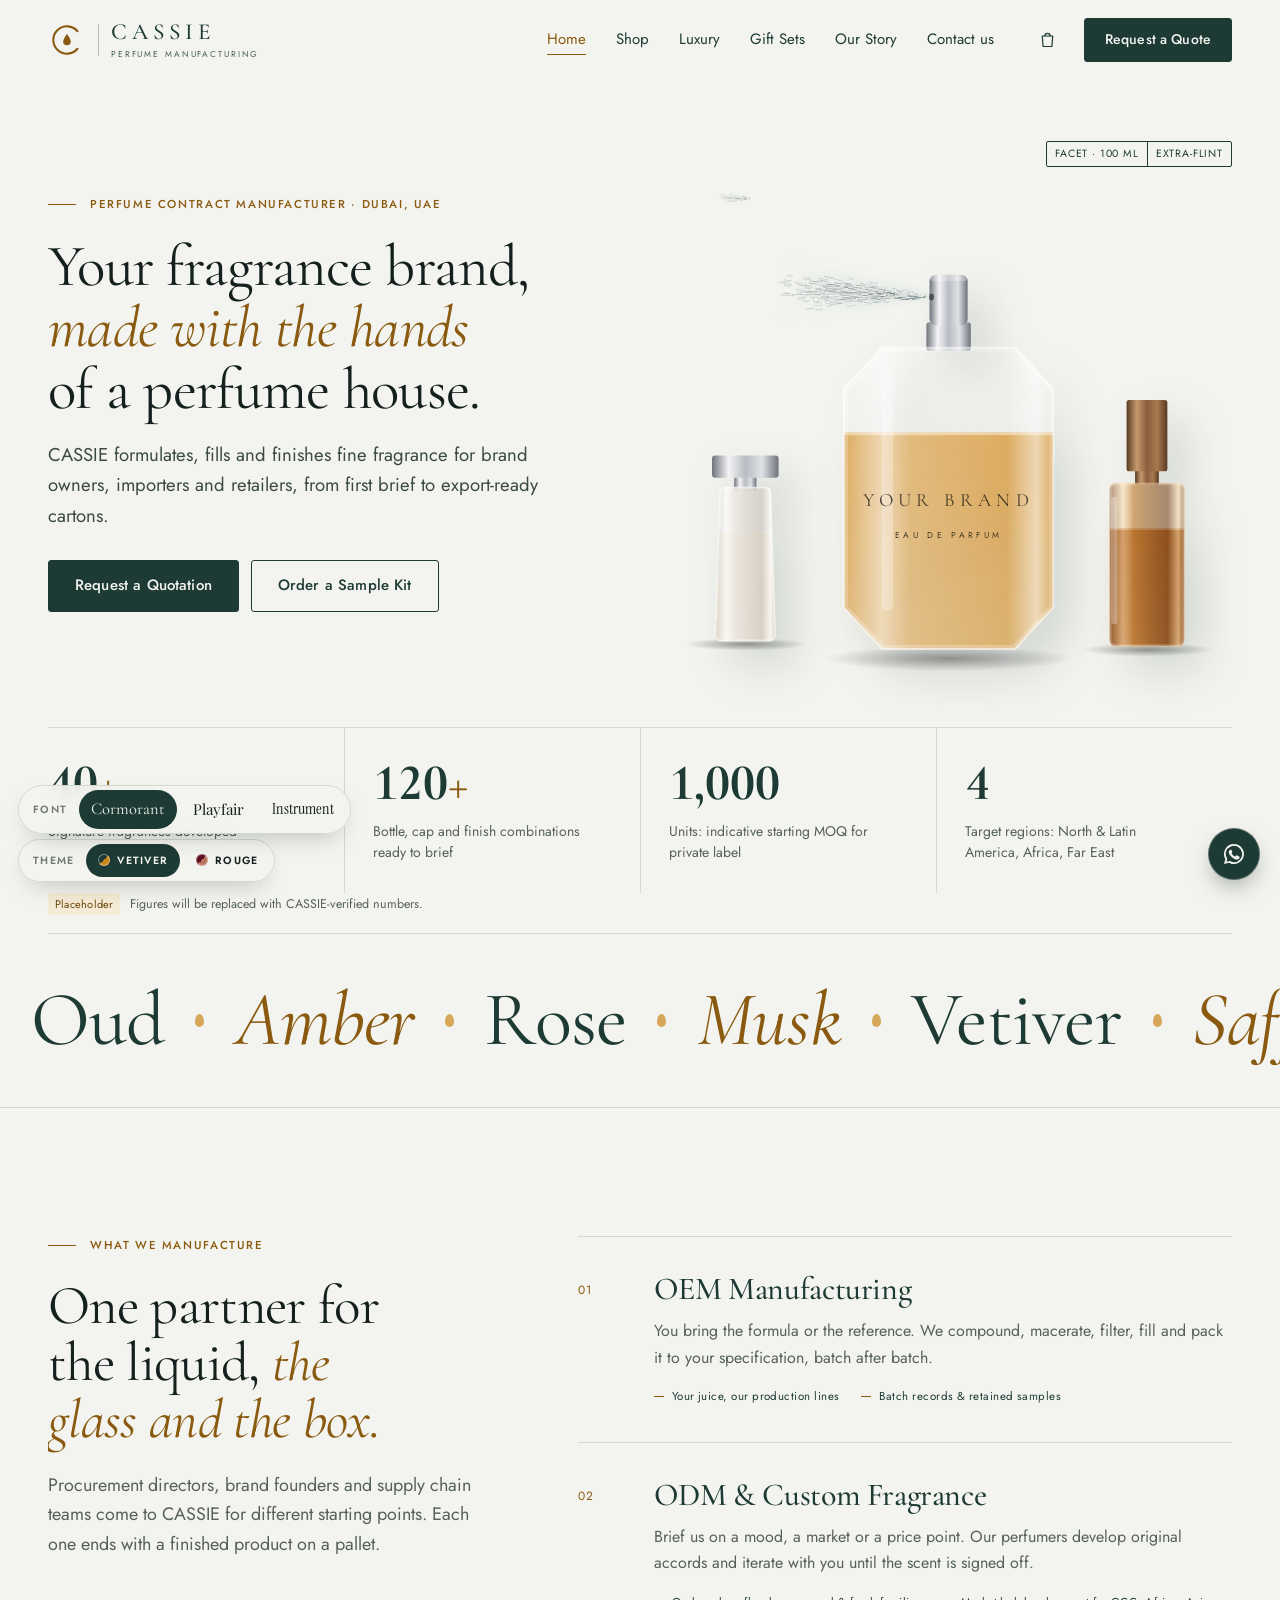
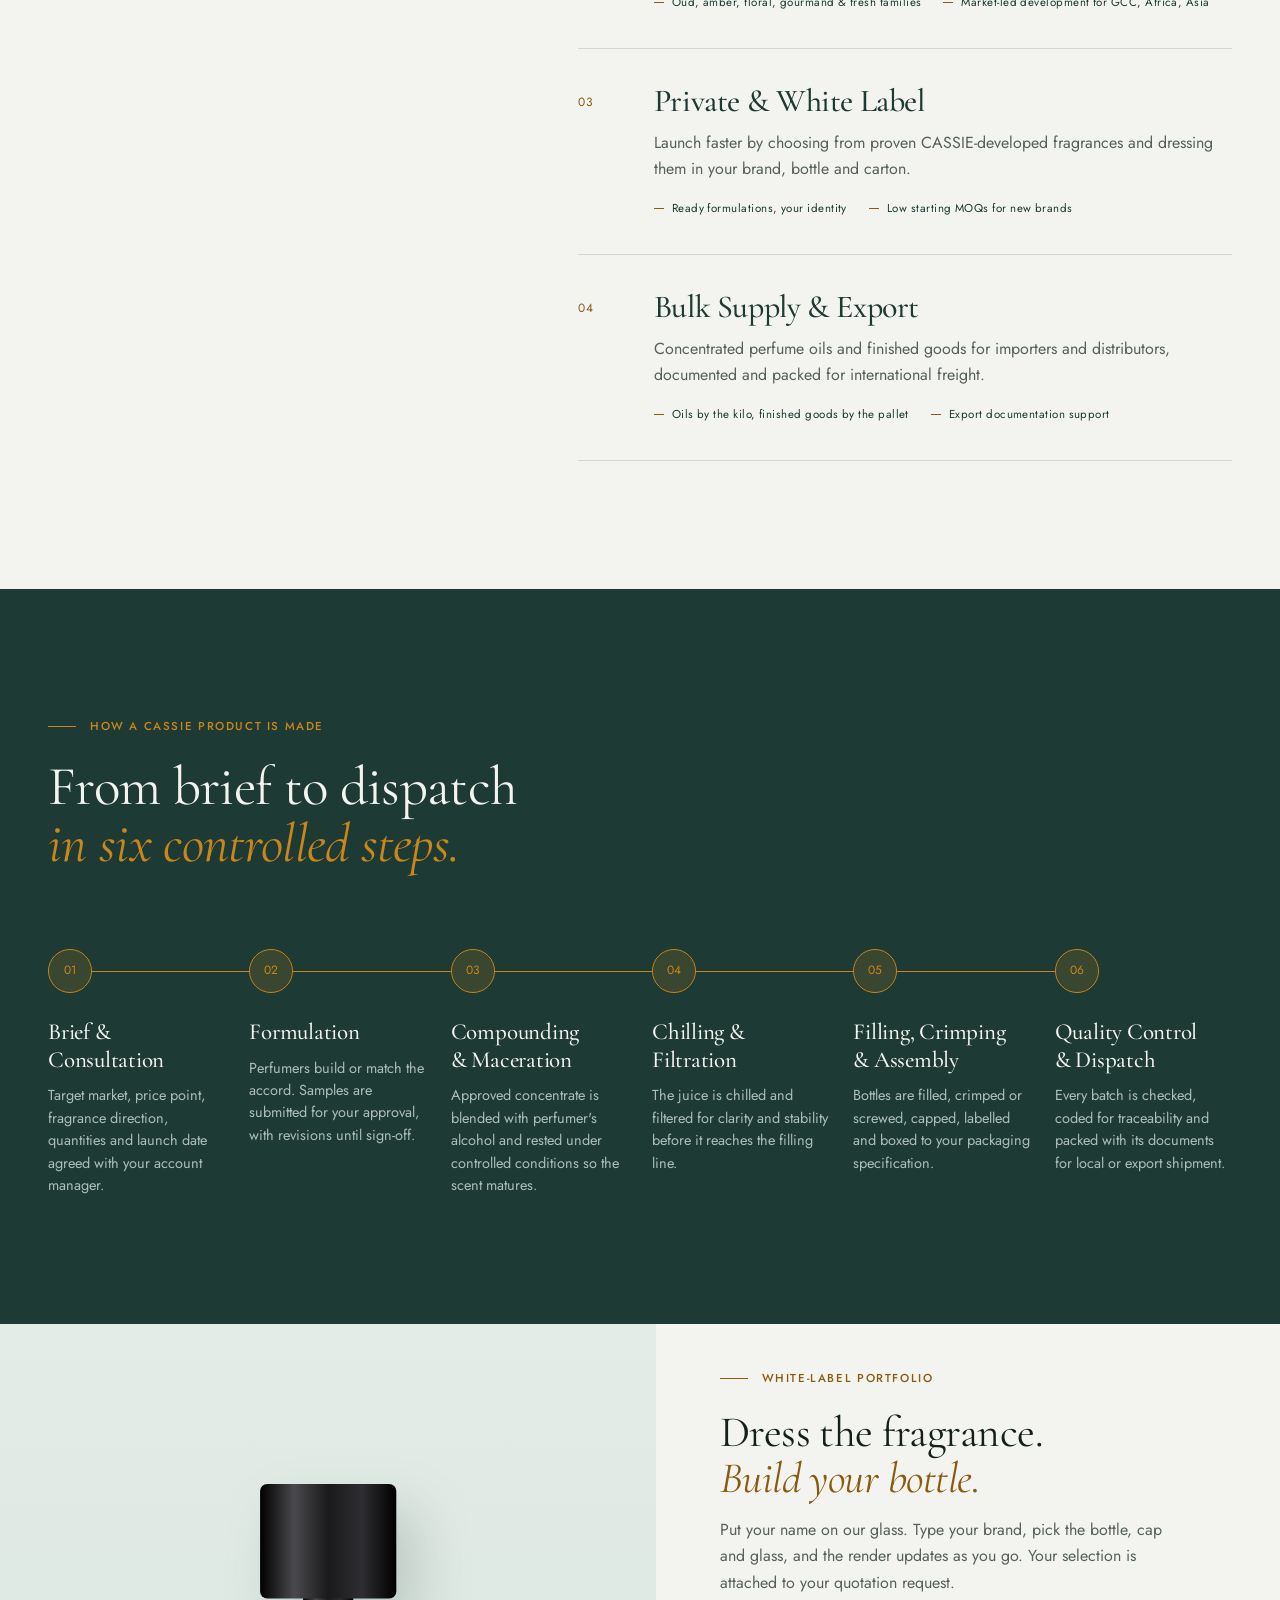
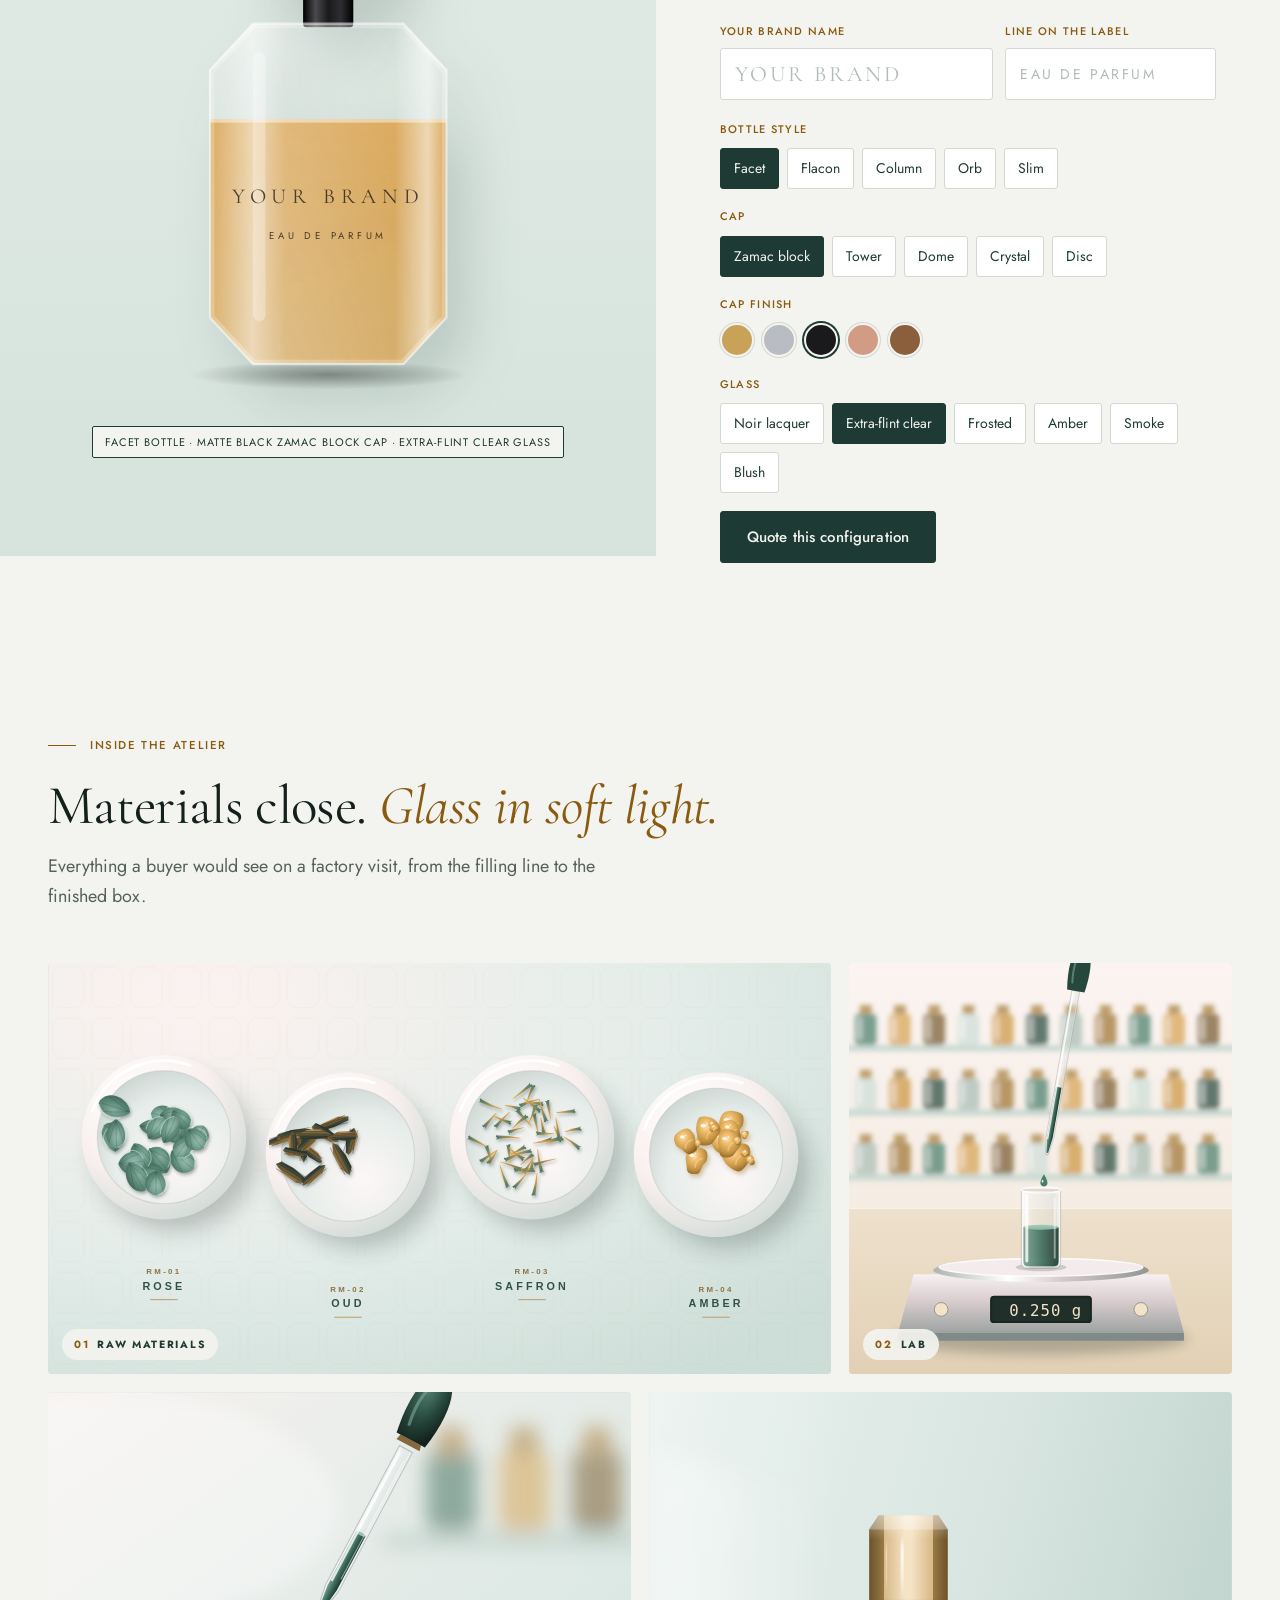
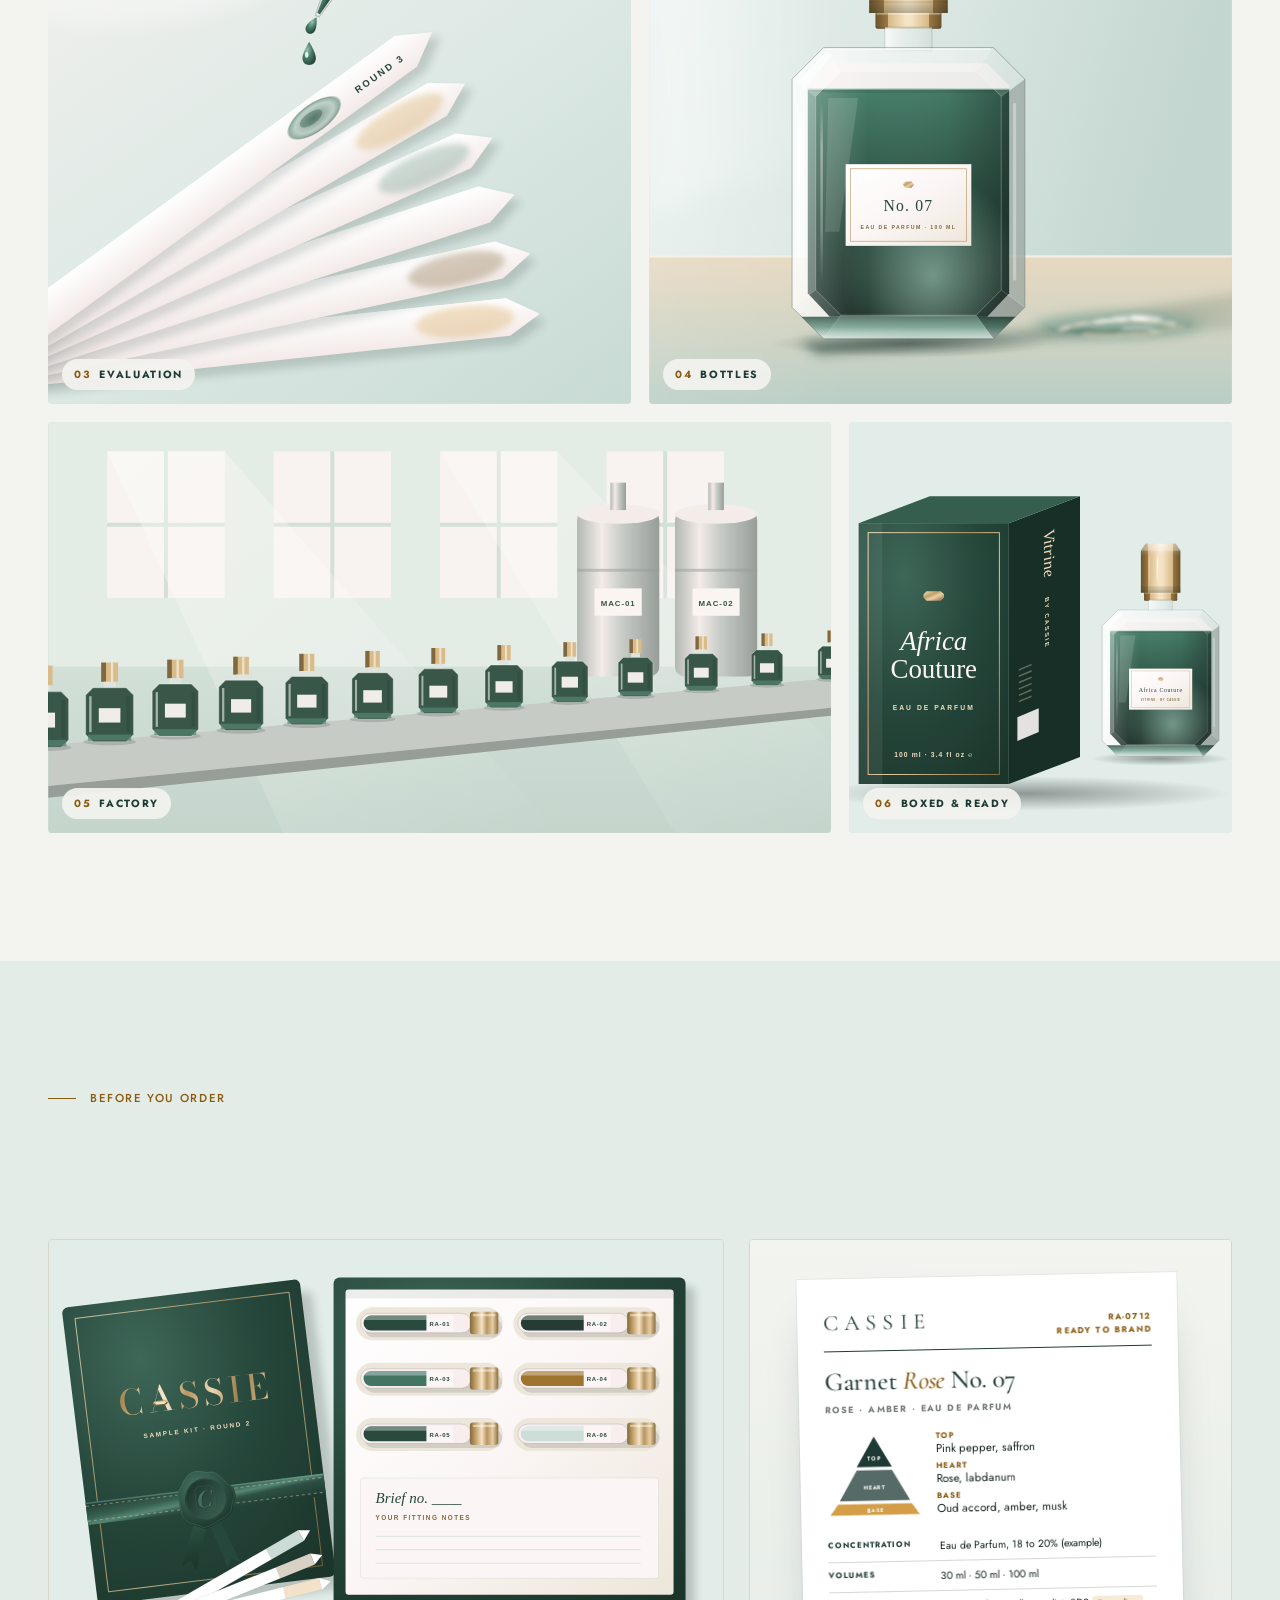
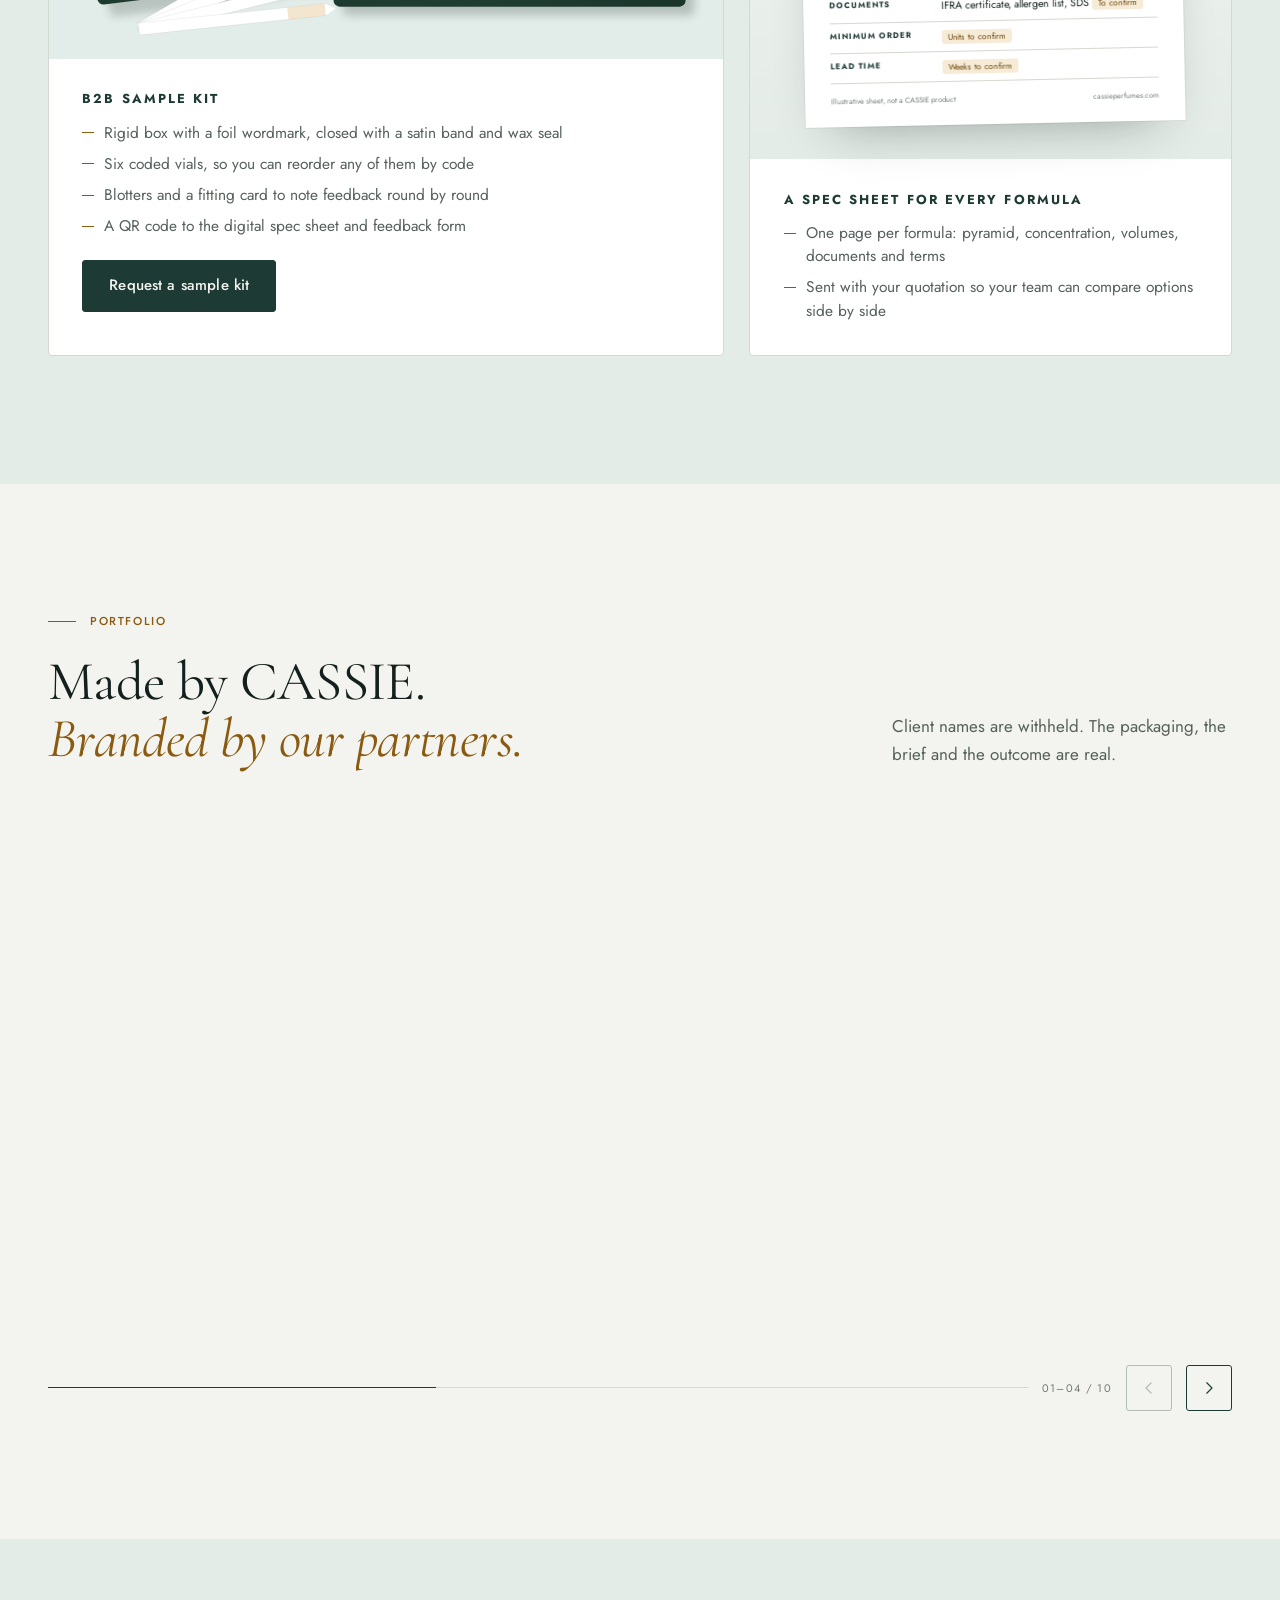
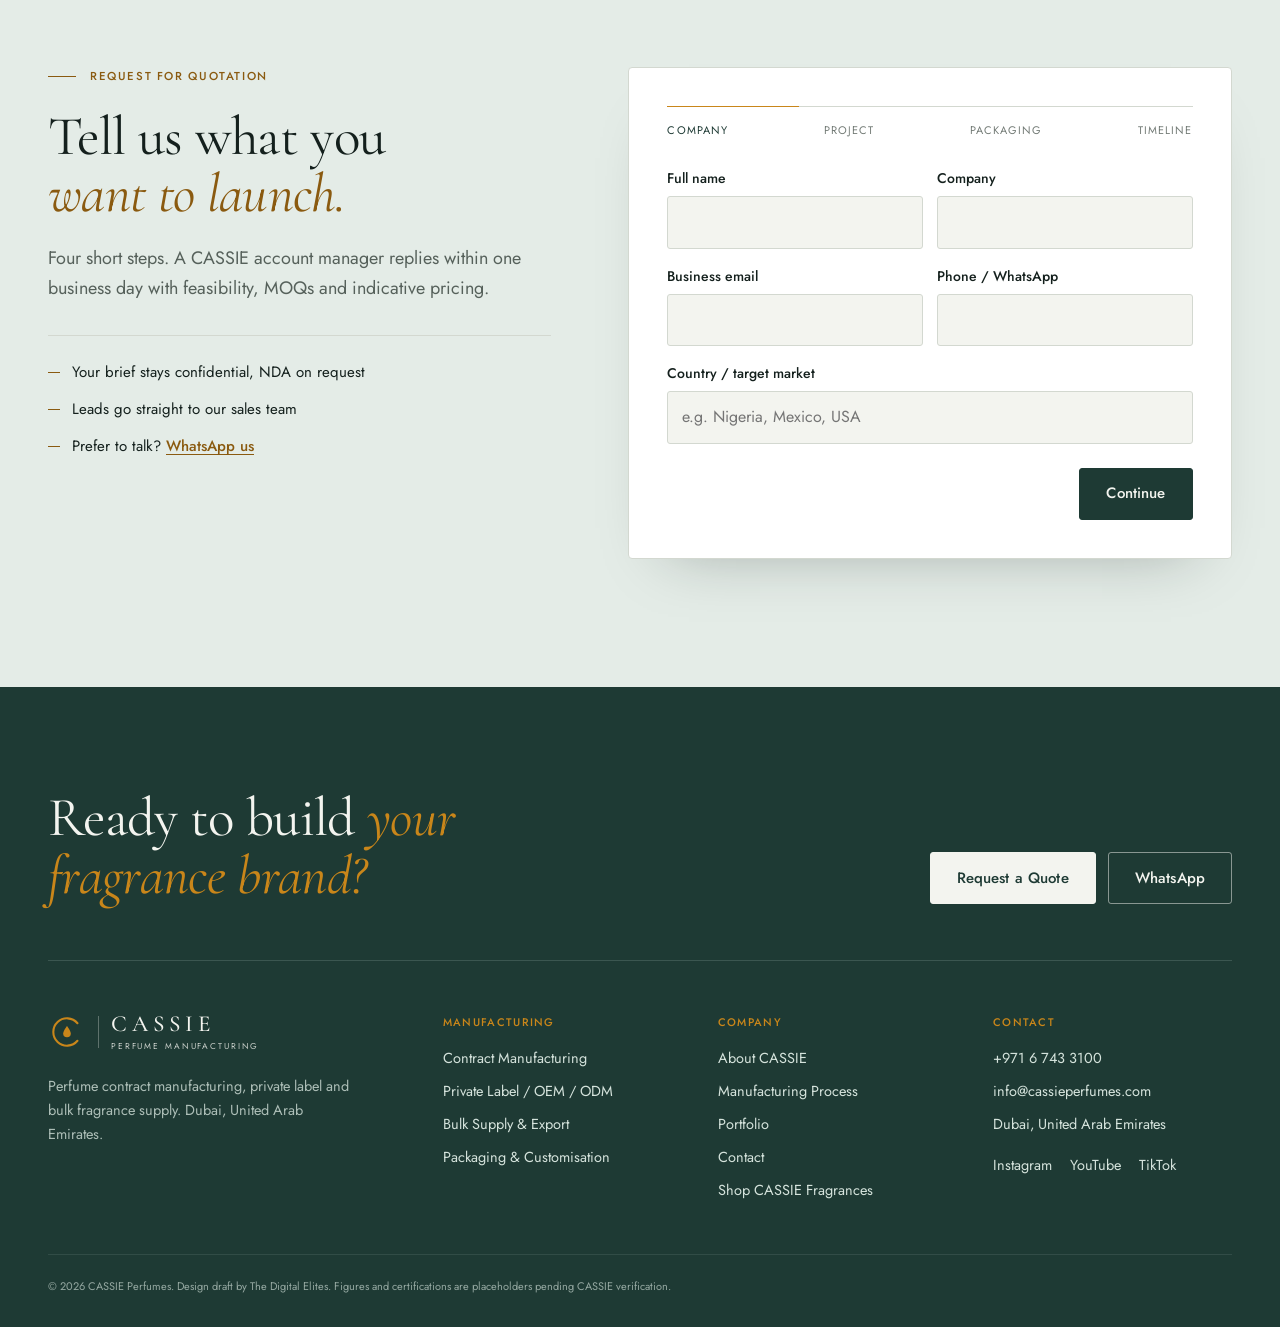
==== commit 57d3fd1f: "Portfolio carousel, font switch, independent shop filters, name on the product page bottle - Portfol" ====
--- a/index.html
+++ b/index.html
@@ -5,11 +5,11 @@
   <meta name="viewport" content="width=device-width, initial-scale=1">
   <title>Perfume Contract Manufacturer &amp; Private Label Partner in the UAE | CASSIE Perfumes</title>
   <meta name="description" content="CASSIE Perfumes is a Dubai-based perfume contract manufacturer offering OEM, ODM, private label and bulk fragrance supply, with bottle, cap and packaging customisation for brands worldwide.">
-  <script>try{var q=new URLSearchParams(location.search).get('theme'),t=q||localStorage.getItem('cassie-theme');if(t==='rouge')document.documentElement.setAttribute('data-theme','rouge')}catch(e){}</script>
+  <script>try{var q=new URLSearchParams(location.search).get('theme'),t=q||localStorage.getItem('cassie-theme');if(t==='rouge')document.documentElement.setAttribute('data-theme','rouge');var f=new URLSearchParams(location.search).get('font')||localStorage.getItem('cassie-font');if(f==='playfair'||f==='instrument')document.documentElement.setAttribute('data-font',f)}catch(e){}</script>
   <link rel="preconnect" href="https://fonts.googleapis.com">
   <link rel="preconnect" href="https://fonts.gstatic.com" crossorigin>
-  <link href="https://fonts.googleapis.com/css2?family=Cormorant+Garamond:ital,wght@0,400;0,500;0,600;1,400;1,500&family=Jost:wght@300..600&display=swap" rel="stylesheet">
-  <link rel="stylesheet" href="style.css?v=20261020e">
+  <link href="https://fonts.googleapis.com/css2?family=Cormorant+Garamond:ital,wght@0,400;0,500;0,600;1,400;1,500&family=Jost:wght@300..600&family=Playfair+Display:ital,wght@0,400;0,500;0,600;1,400;1,500&family=Manrope:wght@300..700&family=Instrument+Serif:ital@0;1&family=Instrument+Sans:wght@400..600&display=swap" rel="stylesheet">
+  <link rel="stylesheet" href="style.css?v=20261020i">
 </head>
 <body>
 
@@ -29,7 +29,6 @@
   </defs>
 </svg>
 
-<div class="draft-flag">Design Draft 1 · <a href="https://sami9188.github.io/cassie-draft-2/">View Draft 2 →</a></div>
 
 <!-- ============ HEADER ============ -->
 <header class="site-header" id="top">
@@ -283,7 +282,8 @@
     </div>
     <p class="reveal">Client names are withheld. The packaging, the brief and the outcome are real.</p>
   </div>
-  <div class="port-grid">
+  <div class="carousel port-carousel">
+  <div class="car-track port-track" tabindex="0" role="region" aria-label="Portfolio projects">
     <figure class="port reveal">
       <div class="port-art g-porcelain" data-bottle='{"shape":"orb","cap":"crystal","capColor":"silver","glass":"rose","liquid":"#f2b7b0","label":"MAISON","sub":"PRIVATE LABEL"}'></div>
       <figcaption><span class="formula-tag"><span>Private label</span><span>3 SKUs</span></span><b>Floral line for a European retailer</b><span>Blush glass · Crystal caps · Rigid box</span></figcaption>
@@ -300,6 +300,37 @@
       <div class="port-art g-porcelain" data-bottle='{"shape":"slim","cap":"dome","capColor":"gold","glass":"clear","liquid":"#e9c27a","label":"SOLEIL","sub":"GIFT SET"}'></div>
       <figcaption><span class="formula-tag"><span>Gift sets</span><span>Retail</span></span><b>Seasonal gift sets for a retail chain</b><span>Travel sprays · Magnetic box · Inserts</span></figcaption>
     </figure>
+    <figure class="port reveal">
+      <div class="port-art g-mist" data-bottle='{"shape":"flacon","cap":"crystal","capColor":"gold","glass":"amber","liquid":"#8f4a17","label":"DAHAB","sub":"PERFUME OIL"}'></div>
+      <figcaption><span class="formula-tag"><span>OEM</span><span>Bulk oils</span></span><b>Attar oils for a Gulf retailer</b><span>Concentrated oils · Roll-on vials</span></figcaption>
+    </figure>
+    <figure class="port reveal">
+      <div class="port-art g-porcelain" data-bottle='{"shape":"column","cap":"disc","capColor":"silver","glass":"frosted","liquid":"#e9dcc2","label":"MUSE","sub":"EAU DE PARFUM"}'></div>
+      <figcaption><span class="formula-tag"><span>Private label</span><span>50 ml</span></span><b>Unisex musk line for a UK online brand</b><span>Frosted glass · Disc caps · Sleeve carton</span></figcaption>
+    </figure>
+    <figure class="port reveal">
+      <div class="port-art g-stone" data-bottle='{"shape":"facet","cap":"tall","capColor":"gold","glass":"noir","liquid":"#2a1c10","label":"LUNA","sub":"EXTRAIT"}'></div>
+      <figcaption><span class="formula-tag"><span>ODM</span><span>2 SKUs</span></span><b>Signature scent for a Latin American creator</b><span>Noir lacquer · Gold tower cap</span></figcaption>
+    </figure>
+    <figure class="port reveal">
+      <div class="port-art g-mist" data-bottle='{"shape":"slim","cap":"dome","capColor":"wood","glass":"clear","liquid":"#cfe0d6","label":"AZURE","sub":"HOME SCENT"}'></div>
+      <figcaption><span class="formula-tag"><span>Bulk</span><span>Hospitality</span></span><b>Amenity fragrance for a resort group</b><span>Room spray · Diffuser refills</span></figcaption>
+    </figure>
+    <figure class="port reveal">
+      <div class="port-art g-porcelain" data-bottle='{"shape":"orb","cap":"disc","capColor":"rosegold","glass":"rose","liquid":"#f0b4aa","label":"PETAL","sub":"BODY MIST"}'></div>
+      <figcaption><span class="formula-tag"><span>White label</span><span>5,000 units</span></span><b>Body mist range for a Far East pharmacy chain</b><span>Blush glass · Rose gold caps</span></figcaption>
+    </figure>
+    <figure class="port reveal">
+      <div class="port-art g-stone" data-bottle='{"shape":"flacon","cap":"block","capColor":"gold","glass":"smoke","liquid":"#5a4a3a","label":"NAJD","sub":"OUD &amp; ROSE"}'></div>
+      <figcaption><span class="formula-tag"><span>Private label</span><span>Gift box</span></span><b>Oud and rose duo for a Saudi boutique</b><span>Smoke glass · Rigid magnetic box</span></figcaption>
+    </figure>
+  </div>
+    <div class="car-controls">
+      <div class="car-progress" aria-hidden="true"><span></span></div>
+      <span class="car-count" aria-live="polite"></span>
+      <button type="button" class="car-btn" data-dir="-1" aria-label="Previous projects"><svg viewBox="0 0 24 24" aria-hidden="true"><path d="M15 5l-7 7 7 7"/></svg></button>
+      <button type="button" class="car-btn" data-dir="1" aria-label="Next projects"><svg viewBox="0 0 24 24" aria-hidden="true"><path d="M9 5l7 7-7 7"/></svg></button>
+    </div>
   </div>
 </section>
 
@@ -419,8 +450,8 @@
   <svg viewBox="0 0 24 24" width="24" height="24" fill="currentColor"><path d="M12 2a10 10 0 0 0-8.6 15.1L2 22l5-1.3A10 10 0 1 0 12 2zm0 18.2a8.2 8.2 0 0 1-4.2-1.1l-.3-.2-3 .8.8-2.9-.2-.3A8.2 8.2 0 1 1 12 20.2zm4.5-6.1c-.2-.1-1.5-.7-1.7-.8s-.4-.1-.6.1-.7.8-.8 1-.3.2-.5.1a6.7 6.7 0 0 1-3.3-2.9c-.2-.4.2-.4.7-1.3.1-.2 0-.3 0-.4l-.8-1.8c-.2-.5-.4-.4-.6-.4h-.5a1 1 0 0 0-.7.3 3 3 0 0 0-.9 2.2 5.2 5.2 0 0 0 1.1 2.7 11.8 11.8 0 0 0 4.5 4c1.7.7 2.3.8 3.2.6a2.7 2.7 0 0 0 1.8-1.3 2.2 2.2 0 0 0 .1-1.3c0-.1-.2-.2-.5-.3z"/></svg>
 </a>
 
-<script src="bottle.js?v=20261020e"></script>
-<script src="main.js?v=20261020e"></script>
-<script src="mist.js?v=20261020e"></script>
+<script src="bottle.js?v=20261020i"></script>
+<script src="main.js?v=20261020i"></script>
+<script src="mist.js?v=20261020i"></script>
 </body>
 </html>
--- a/style.css
+++ b/style.css
@@ -133,8 +133,6 @@
 .btn-outline-light { background: transparent; border-color: rgba(var(--porcelain-rgb), .5); color: var(--porcelain); }
 .btn-outline-light:hover { border-color: var(--porcelain); }
 
-.draft-flag { position: fixed; bottom: 18px; left: 18px; z-index: 90; background: var(--ink); color: var(--mist); font-family: var(--f-mono); font-size: 11px; letter-spacing: .04em; padding: 8px 12px; border-radius: 3px; }
-.draft-flag a { color: var(--saffron); margin-left: 4px; }
 
 /* ---------- Header ---------- */
 .site-header { position: sticky; top: 0; z-index: 60; background: rgba(var(--porcelain-rgb), .95); backdrop-filter: blur(10px); }
@@ -380,13 +378,18 @@
 .sheet-ft { display: flex; justify-content: space-between; gap: 8px; margin-top: 12px; font-size: 7.5px; color: var(--stone); }
 
 /* ---------- Theme switch ---------- */
-.theme-switch { position: fixed; left: 18px; bottom: 62px; z-index: 90; display: flex; align-items: center; gap: 4px; padding: 4px; background: rgba(var(--porcelain-rgb), .92); backdrop-filter: blur(8px); border: 1px solid var(--line); border-radius: 999px; box-shadow: 0 10px 26px -12px rgba(var(--ink-rgb), .35); font-family: var(--f-mono); font-size: 10.5px; font-weight: 600; letter-spacing: .12em; text-transform: uppercase; }
+.theme-switch { position: fixed; left: 18px; bottom: 18px; z-index: 90; display: flex; align-items: center; gap: 4px; padding: 4px; background: rgba(var(--porcelain-rgb), .92); backdrop-filter: blur(8px); border: 1px solid var(--line); border-radius: 999px; box-shadow: 0 10px 26px -12px rgba(var(--ink-rgb), .35); font-family: var(--f-mono); font-size: 10.5px; font-weight: 600; letter-spacing: .12em; text-transform: uppercase; }
 .theme-switch > span { padding: 0 8px 0 10px; color: var(--stone); }
 .theme-switch button { display: inline-flex; align-items: center; gap: 7px; border: 0; background: transparent; color: var(--ink); padding: 8px 12px; border-radius: 999px; cursor: pointer; letter-spacing: inherit; text-transform: inherit; font-weight: inherit; transition: background-color .3s var(--ease), color .3s var(--ease); }
 .theme-switch button i { width: 12px; height: 12px; border-radius: 50%; box-shadow: inset 0 0 0 1px rgba(255, 255, 255, .4); }
 .theme-switch [data-theme-set="vetiver"] i { background: linear-gradient(135deg, #1E3A34 50%, #C9861A 50%); }
 .theme-switch [data-theme-set="rouge"] i { background: linear-gradient(135deg, #5E0F24 50%, #B9735D 50%); }
 .theme-switch button[aria-pressed="true"] { background: var(--vetiver); color: var(--porcelain); }
+.theme-switch.font-switch { bottom: 66px; }
+.font-switch button { font-size: 15px; letter-spacing: 0; text-transform: none; font-weight: 400; padding: 6px 12px; }
+.font-switch [data-font-set="cormorant"] { font-family: "Cormorant Garamond", Georgia, serif; font-size: 16.5px; }
+.font-switch [data-font-set="playfair"] { font-family: "Playfair Display", Georgia, serif; }
+.font-switch [data-font-set="instrument"] { font-family: "Instrument Serif", Georgia, serif; font-size: 16px; }
 body, .site-header, .process, .kitspec, .marquee span { transition: background-color .5s var(--ease), color .5s var(--ease); }
 
 
@@ -503,8 +506,8 @@
   .tile figcaption span { opacity: 1; transform: none; max-width: 100%; }
   .tile figcaption { flex-direction: column; align-items: flex-start; }
   .theme-switch > span { display: none; }
-  .theme-switch { bottom: 18px; }
-  .draft-flag { display: none; }
+  .theme-switch { bottom: 14px; left: 12px; }
+  .font-switch { bottom: 62px; left: 12px; }
   .lockup-desc, .lockup-rule { display: none; }
   .hero-ctas .btn { flex: 1 1 100%; }
   .stat-n { font-size: 38px; }
@@ -662,7 +665,10 @@
 .sr-only { position: absolute !important; width: 1px; height: 1px; overflow: hidden; clip: rect(0 0 0 0); white-space: nowrap; }
 .shop-hero h1 { max-width: 16ch; }
 .catalogue { display: grid; grid-template-columns: 240px minmax(0, 1fr); gap: clamp(28px, 4vw, 56px); padding: clamp(36px, 4vw, 56px) var(--pad) var(--section); align-items: start; }
-.filters { position: sticky; top: 92px; display: grid; gap: 4px; }
+.filters { position: sticky; top: 92px; display: grid; gap: 4px; align-content: start; max-height: calc(100vh - 112px); overflow-y: auto; overscroll-behavior: contain; padding-right: 12px; margin-right: -12px; scrollbar-width: thin; scrollbar-color: rgba(var(--vetiver-rgb), .25) transparent; }
+.filters::-webkit-scrollbar { width: 4px; }
+.filters::-webkit-scrollbar-thumb { background: rgba(var(--vetiver-rgb), .25); border-radius: 4px; }
+.results { min-height: calc(100vh - 92px); }
 .filters-head { display: flex; justify-content: space-between; align-items: baseline; padding-bottom: 14px; border-bottom: 1px solid var(--line); }
 .filters-head h2 { font-family: var(--f-mono); font-size: 12px; font-weight: 700; letter-spacing: .16em; text-transform: uppercase; color: var(--vetiver); }
 .filters-head .text-link { background: none; border: 0; cursor: pointer; font-size: 13px; }
@@ -723,7 +729,21 @@
 .gallery-main .bottle-fallback { display: grid; place-items: center; }
 .gallery-main .bottle-fallback svg { width: 44%; }
 .gallery-main:hover img { transform: scale(1.6); }
-.gallery-thumbs { display: grid; grid-template-columns: repeat(4, minmax(0, 1fr)); gap: 10px; }
+.gallery-custom { position: absolute; inset: 0; display: grid; place-items: center; animation: swap .5s var(--ease); }
+.gallery-custom svg { width: 46%; filter: drop-shadow(18px 24px 22px rgba(var(--vetiver-rgb), .18)); }
+.gallery-main[data-view="custom"] { cursor: default; }
+.thumb-custom { position: relative; display: grid; place-items: center; }
+.thumb-custom svg { width: 38%; margin-top: -14px; }
+.thumb-custom span { position: absolute; left: 0; right: 0; bottom: 7px; font-family: var(--f-mono); font-size: 9px; font-weight: 600; letter-spacing: .12em; text-transform: uppercase; color: var(--vetiver); }
+.pdp-personal { display: grid; gap: 8px; padding: 18px; border: 1px solid var(--line); border-radius: var(--r-tile); background: rgba(var(--mist-rgb), .35); }
+.pdp-personal label { display: flex; justify-content: space-between; align-items: baseline; margin: 0; }
+.pdp-personal label span { font-family: var(--f-mono); font-size: 11px; font-weight: 600; letter-spacing: .12em; text-transform: uppercase; color: var(--saffron-deep); }
+.pdp-personal label em { font-style: normal; font-size: 12px; color: var(--stone); }
+.pdp-personal input { font-family: var(--f-display); font-size: 22px; letter-spacing: .14em; text-transform: uppercase; color: var(--vetiver); background: var(--white); border: 1px solid var(--line); border-radius: var(--r-ctl); height: 52px; padding: 0 14px; width: 100%; transition: border-color .24s var(--ease), box-shadow .24s var(--ease); }
+.pdp-personal input:focus { outline: none; border-color: var(--vetiver); box-shadow: 0 0 0 3px rgba(var(--vetiver-rgb), .12); }
+.pdp-personal input::placeholder { color: rgba(var(--vetiver-rgb), .35); letter-spacing: .06em; text-transform: none; }
+.pdp-personal p { font-size: 13.5px; color: var(--muted); }
+.gallery-thumbs { display: grid; grid-template-columns: repeat(5, minmax(0, 1fr)); gap: 10px; }
 .gallery-thumbs button { aspect-ratio: 1; padding: 0; border: 1px solid var(--line); border-radius: calc(var(--r-tile) / 2); overflow: hidden; background: var(--g1b); cursor: pointer; opacity: .65; transition: opacity .2s var(--ease), border-color .2s var(--ease); }
 .gallery-thumbs button[aria-selected="true"], .gallery-thumbs button:hover { opacity: 1; border-color: var(--vetiver); }
 .gallery-thumbs img { width: 100%; height: 100%; object-fit: cover; }
@@ -772,7 +792,7 @@
 }
 @media (max-width: 900px) {
   .catalogue { grid-template-columns: minmax(0, 1fr); }
-  .filters { position: fixed; inset: 0 0 0 auto; width: min(360px, 88vw); z-index: 120; background: var(--porcelain); padding: 24px 22px; overflow-y: auto; align-content: start; transform: translateX(100%); transition: transform .4s var(--ease); box-shadow: -30px 0 60px -30px rgba(var(--ink-rgb), .4); }
+  .filters { position: fixed; inset: 0 0 0 auto; width: min(360px, 88vw); max-height: none; margin-right: 0; z-index: 120; background: var(--porcelain); padding: 24px 22px; overflow-y: auto; align-content: start; transform: translateX(100%); transition: transform .4s var(--ease); box-shadow: -30px 0 60px -30px rgba(var(--ink-rgb), .4); }
   .filters.open { transform: none; }
   .filters-done { display: inline-flex; margin-top: 18px; }
   body.filters-open::after { content: ""; position: fixed; inset: 0; z-index: 110; background: rgba(var(--ink-rgb), .35); }
@@ -791,9 +811,10 @@
 .car-track { --per: 4; display: grid; grid-auto-flow: column; grid-auto-columns: calc((100% - (var(--per) - 1) * 20px) / var(--per)); gap: 20px; overflow-x: auto; scroll-snap-type: x mandatory; scrollbar-width: none; overscroll-behavior-x: contain; cursor: grab; outline: none; }
 .car-track::-webkit-scrollbar { display: none; }
 .car-track:focus-visible { box-shadow: 0 0 0 2px var(--saffron-deep); border-radius: var(--r-tile); }
-.car-track > .pcard { scroll-snap-align: start; }
+.car-track > * { scroll-snap-align: start; min-width: 0; }
+.port-track { padding-bottom: 4px; }
 .car-track.dragging { scroll-snap-type: none; cursor: grabbing; }
-.car-track.dragging .pcard { pointer-events: none; }
+.car-track.dragging > * { pointer-events: none; }
 .car-track img { -webkit-user-drag: none; user-select: none; }
 .car-controls { display: flex; align-items: center; gap: 14px; margin-top: clamp(22px, 2.4vw, 32px); }
 .car-progress { flex: 1; height: 1px; background: var(--line); position: relative; overflow: hidden; }
@@ -807,3 +828,21 @@
 @media (max-width: 820px) { .car-track { --per: 2.2; gap: 14px; grid-auto-columns: calc((100% - 2 * 14px) / 2.2); } }
 @media (max-width: 520px) { .car-track { grid-auto-columns: 70%; } .car-count { display: none; } }
 
+/* ---------- Font sets (switch at the bottom left) ---------- */
+/* Cormorant Garamond + Jost is the default; headings in the other sets are
+   matched to Cormorant's x-height so layouts keep their size. */
+:root[data-font="playfair"] {
+  --f-display: "Playfair Display", Georgia, serif;
+  --f-text: "Manrope", "Helvetica Neue", Arial, sans-serif;
+  --f-mono: "Manrope", "Helvetica Neue", Arial, sans-serif;
+}
+:root[data-font="instrument"] {
+  --f-display: "Instrument Serif", Georgia, serif;
+  --f-text: "Instrument Sans", "Helvetica Neue", Arial, sans-serif;
+  --f-mono: "Instrument Sans", "Helvetica Neue", Arial, sans-serif;
+}
+:root[data-font="playfair"] h1, :root[data-font="playfair"] h2, :root[data-font="playfair"] h3, :root[data-font="playfair"] h4,
+:root[data-font="instrument"] h1, :root[data-font="instrument"] h2, :root[data-font="instrument"] h3, :root[data-font="instrument"] h4 { font-size-adjust: ex-height 0.41; }
+:root[data-font="playfair"] body, :root[data-font="instrument"] body { font-size-adjust: ex-height 0.47; }
+:root[data-font="instrument"] h1, :root[data-font="instrument"] h2 { letter-spacing: -.02em; }
+
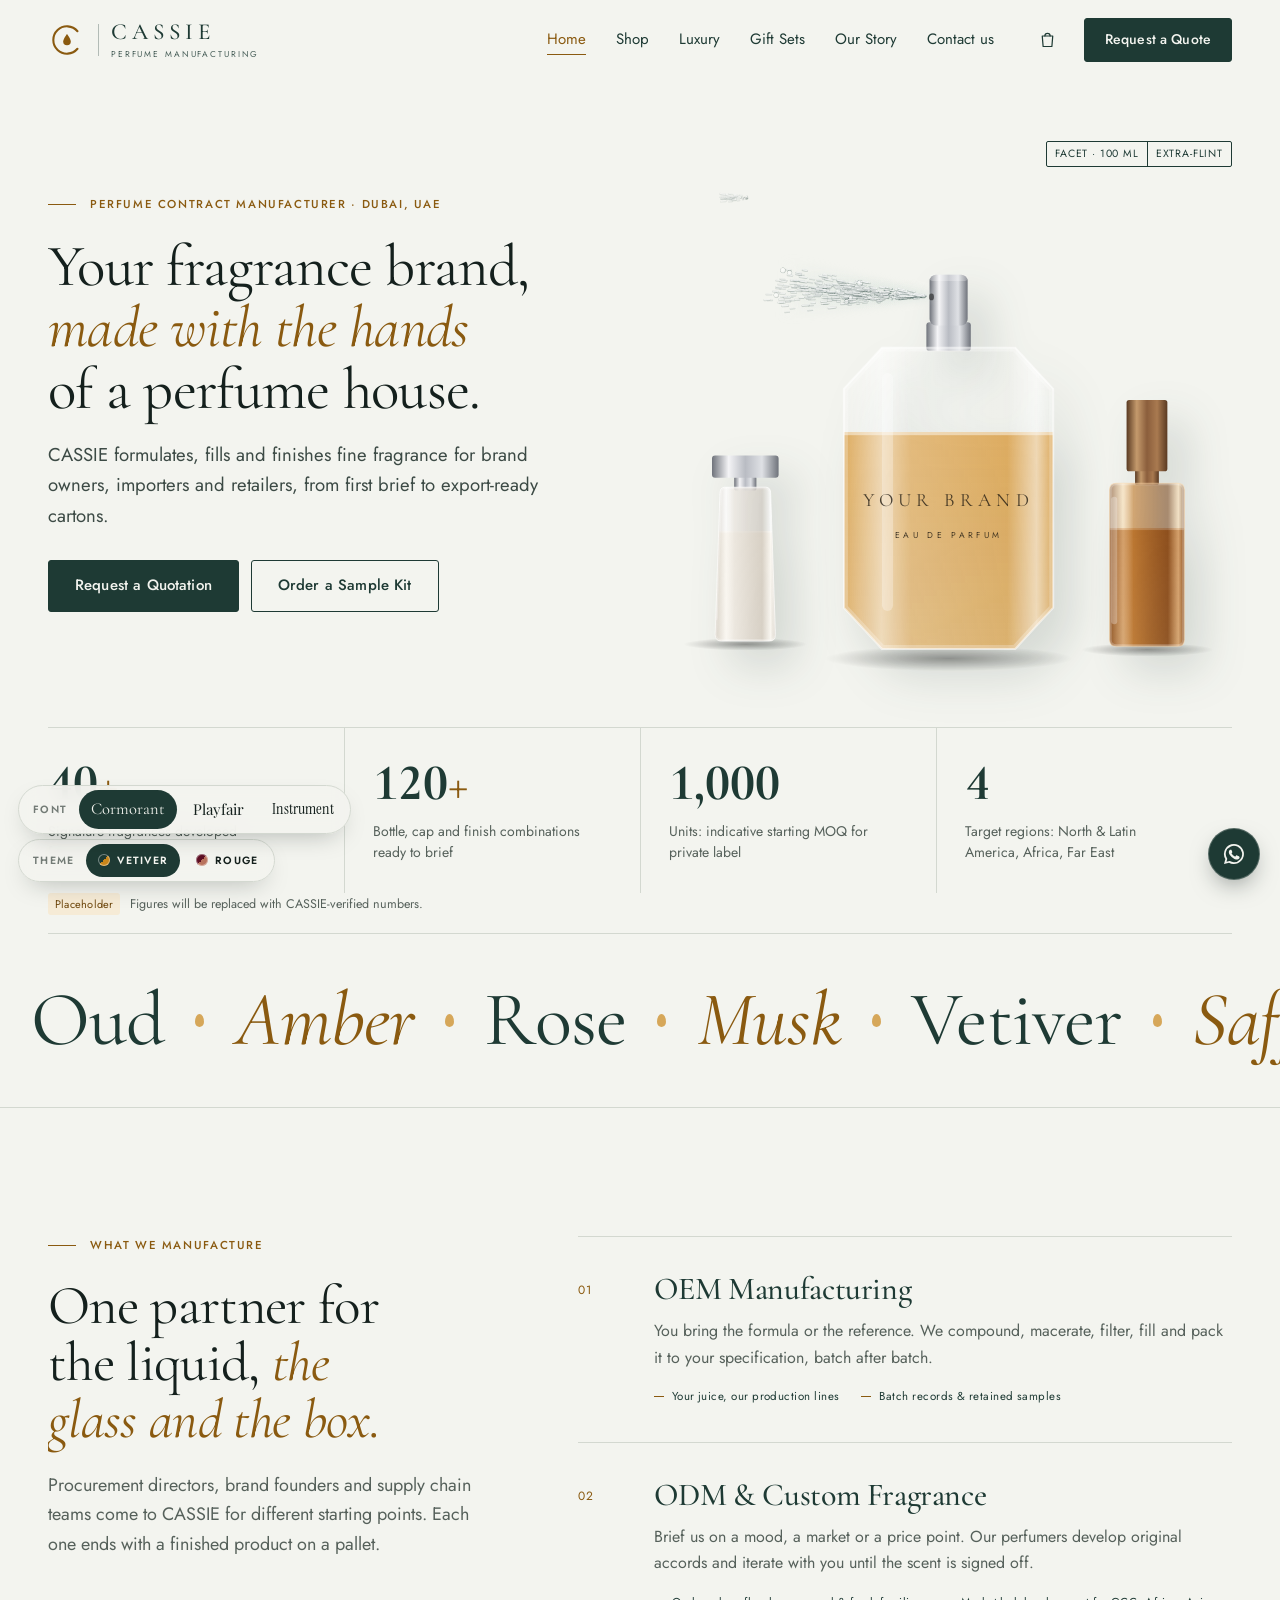
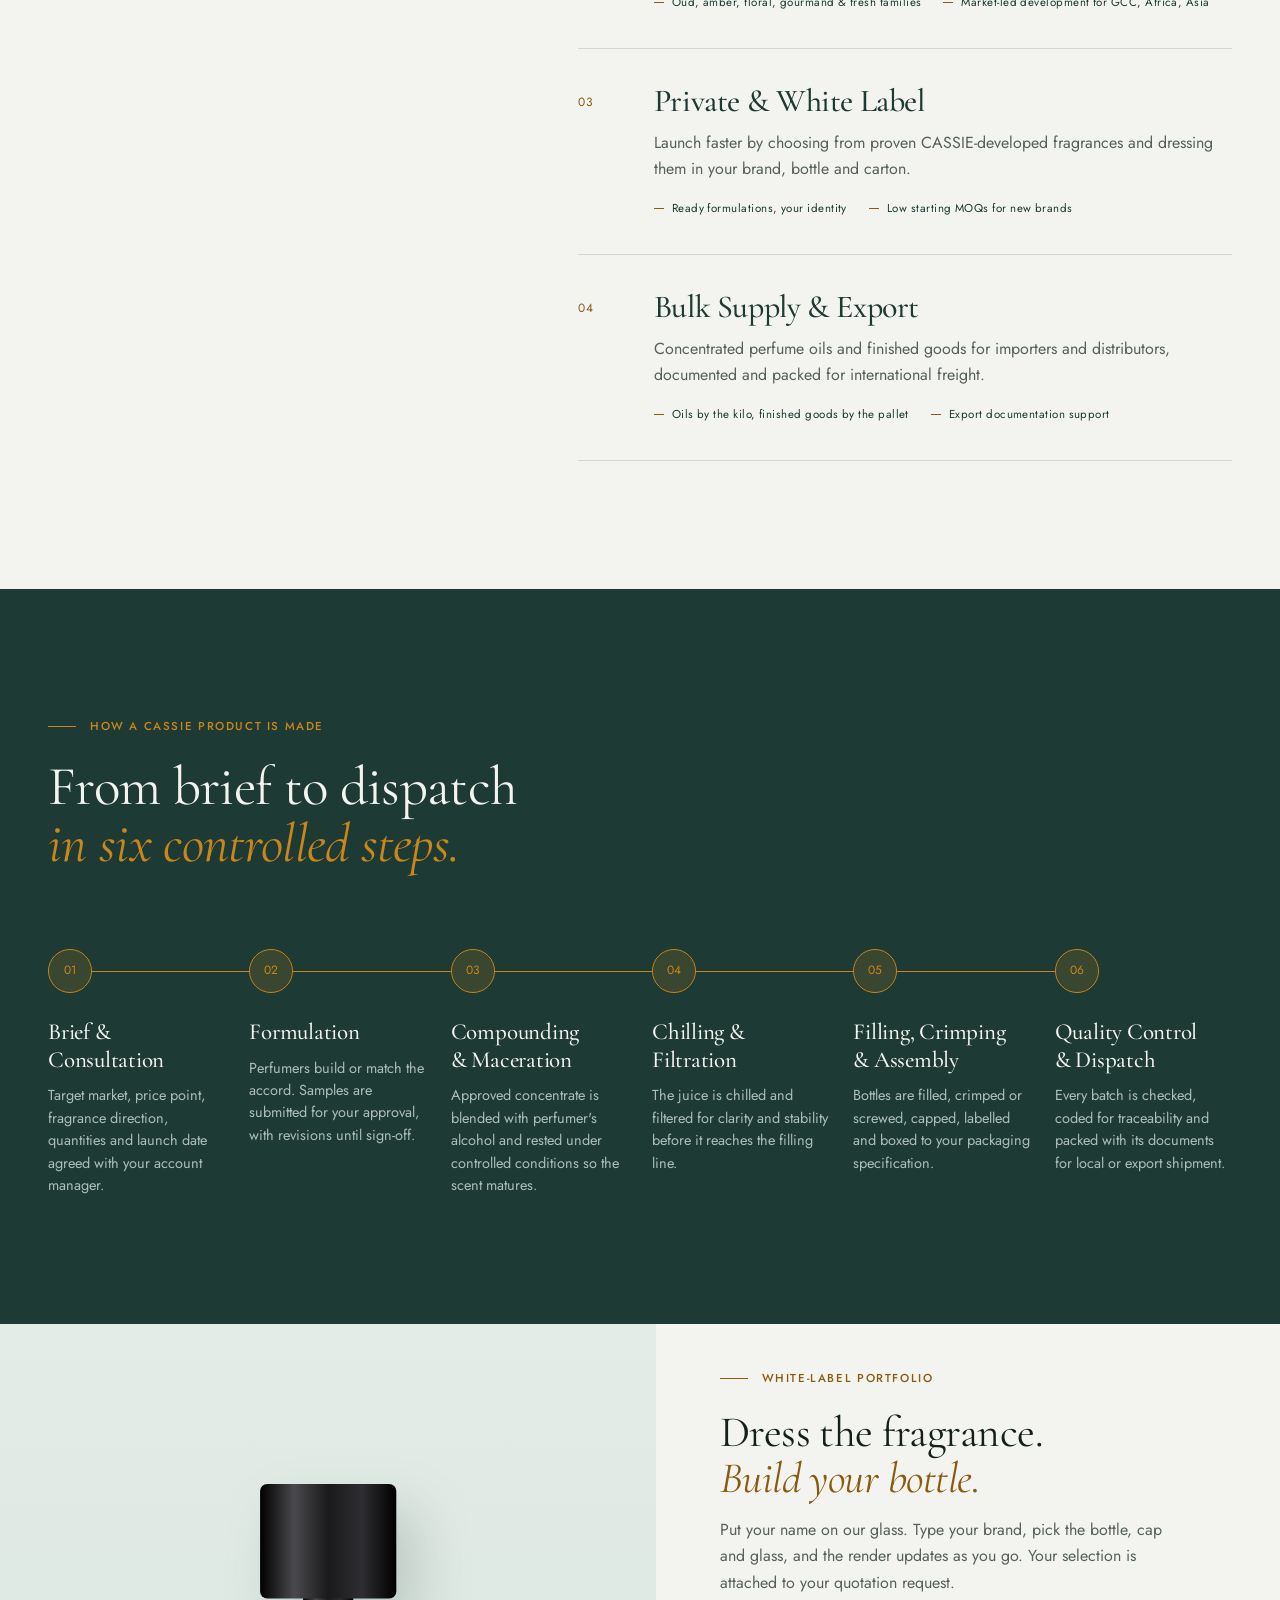
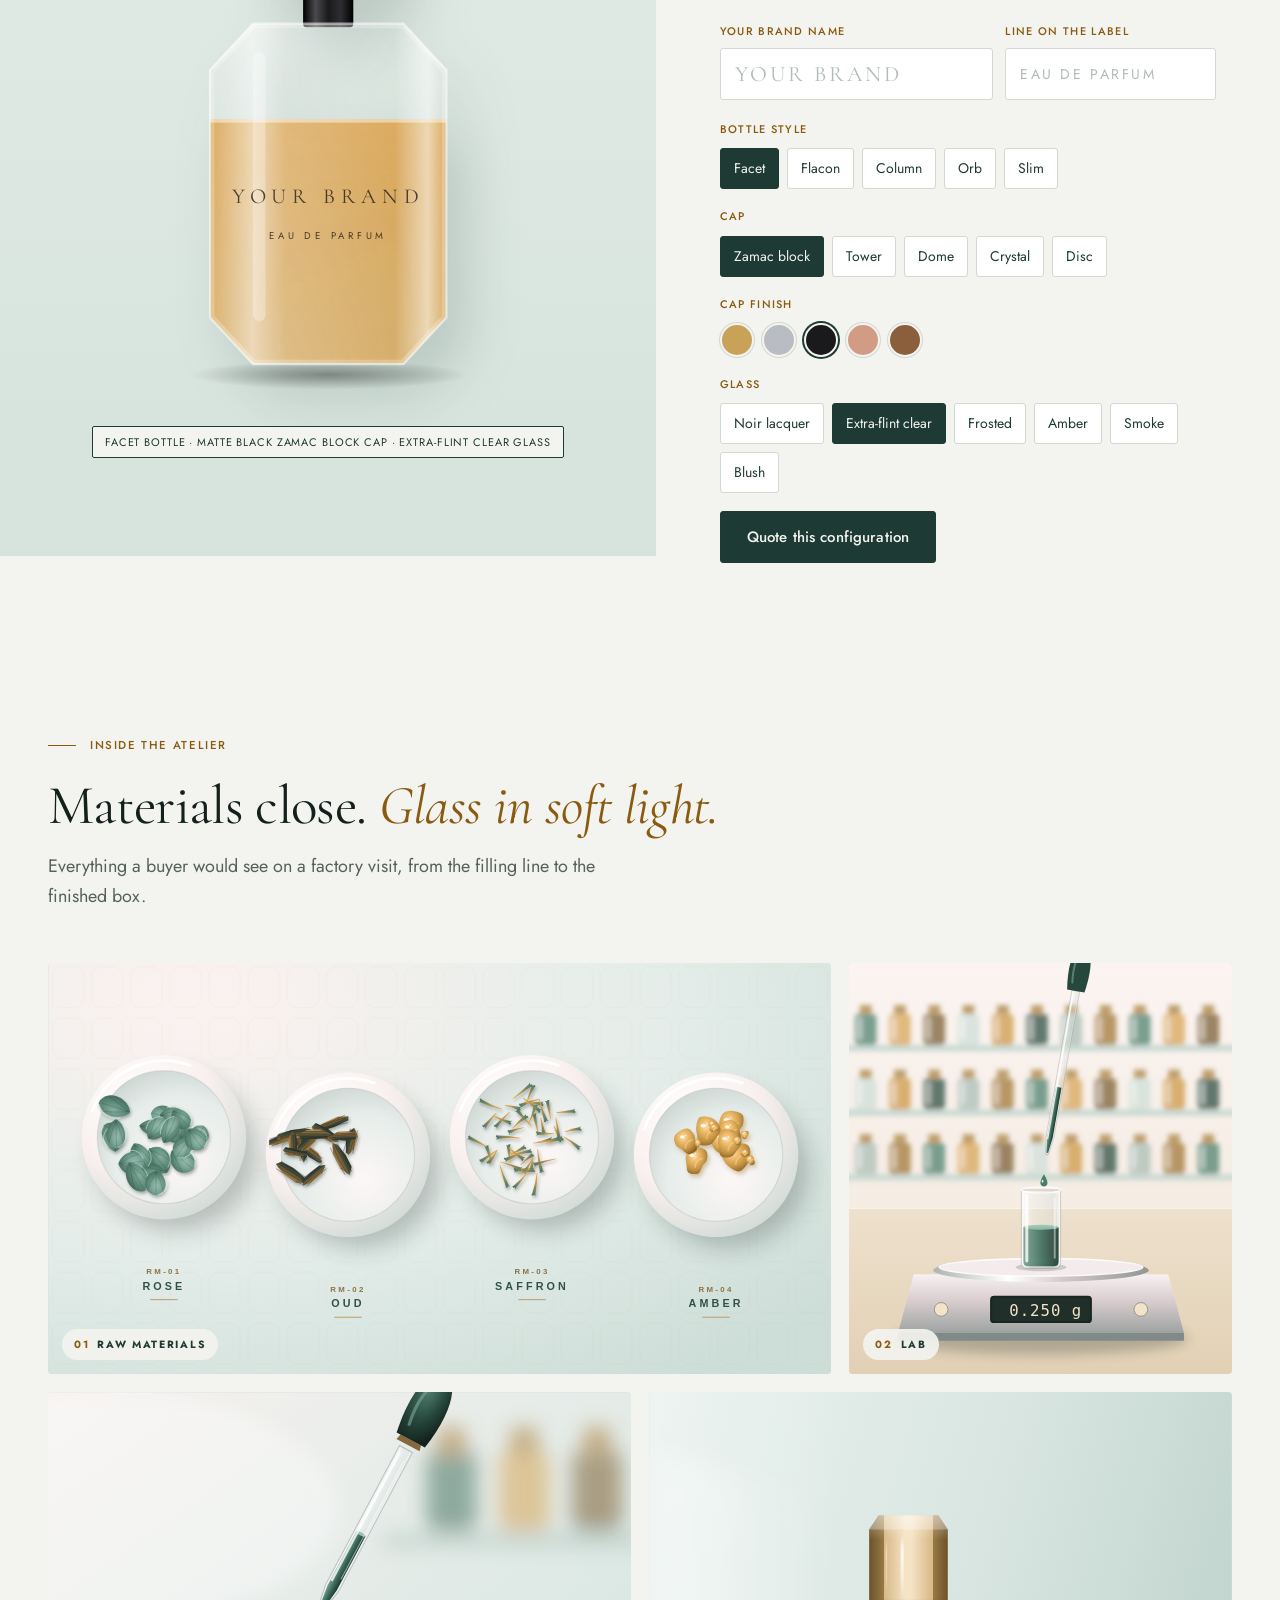
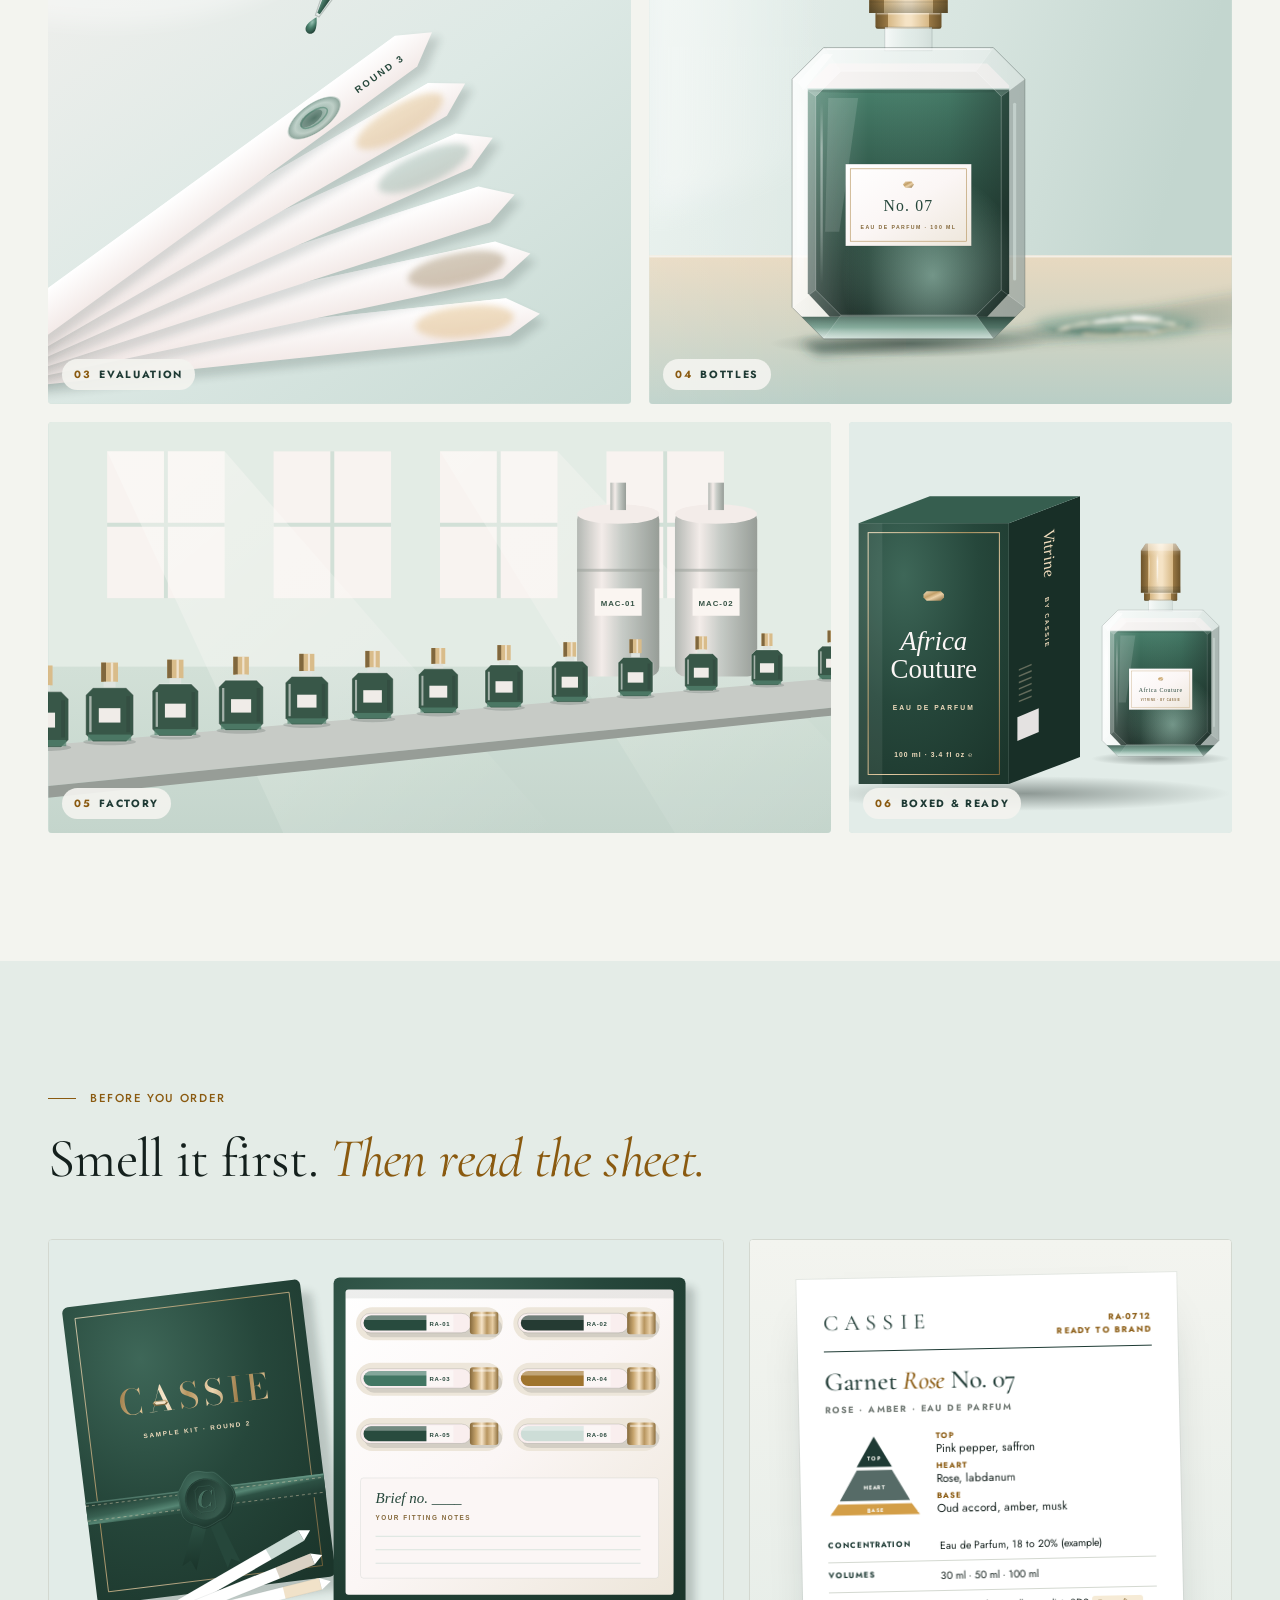
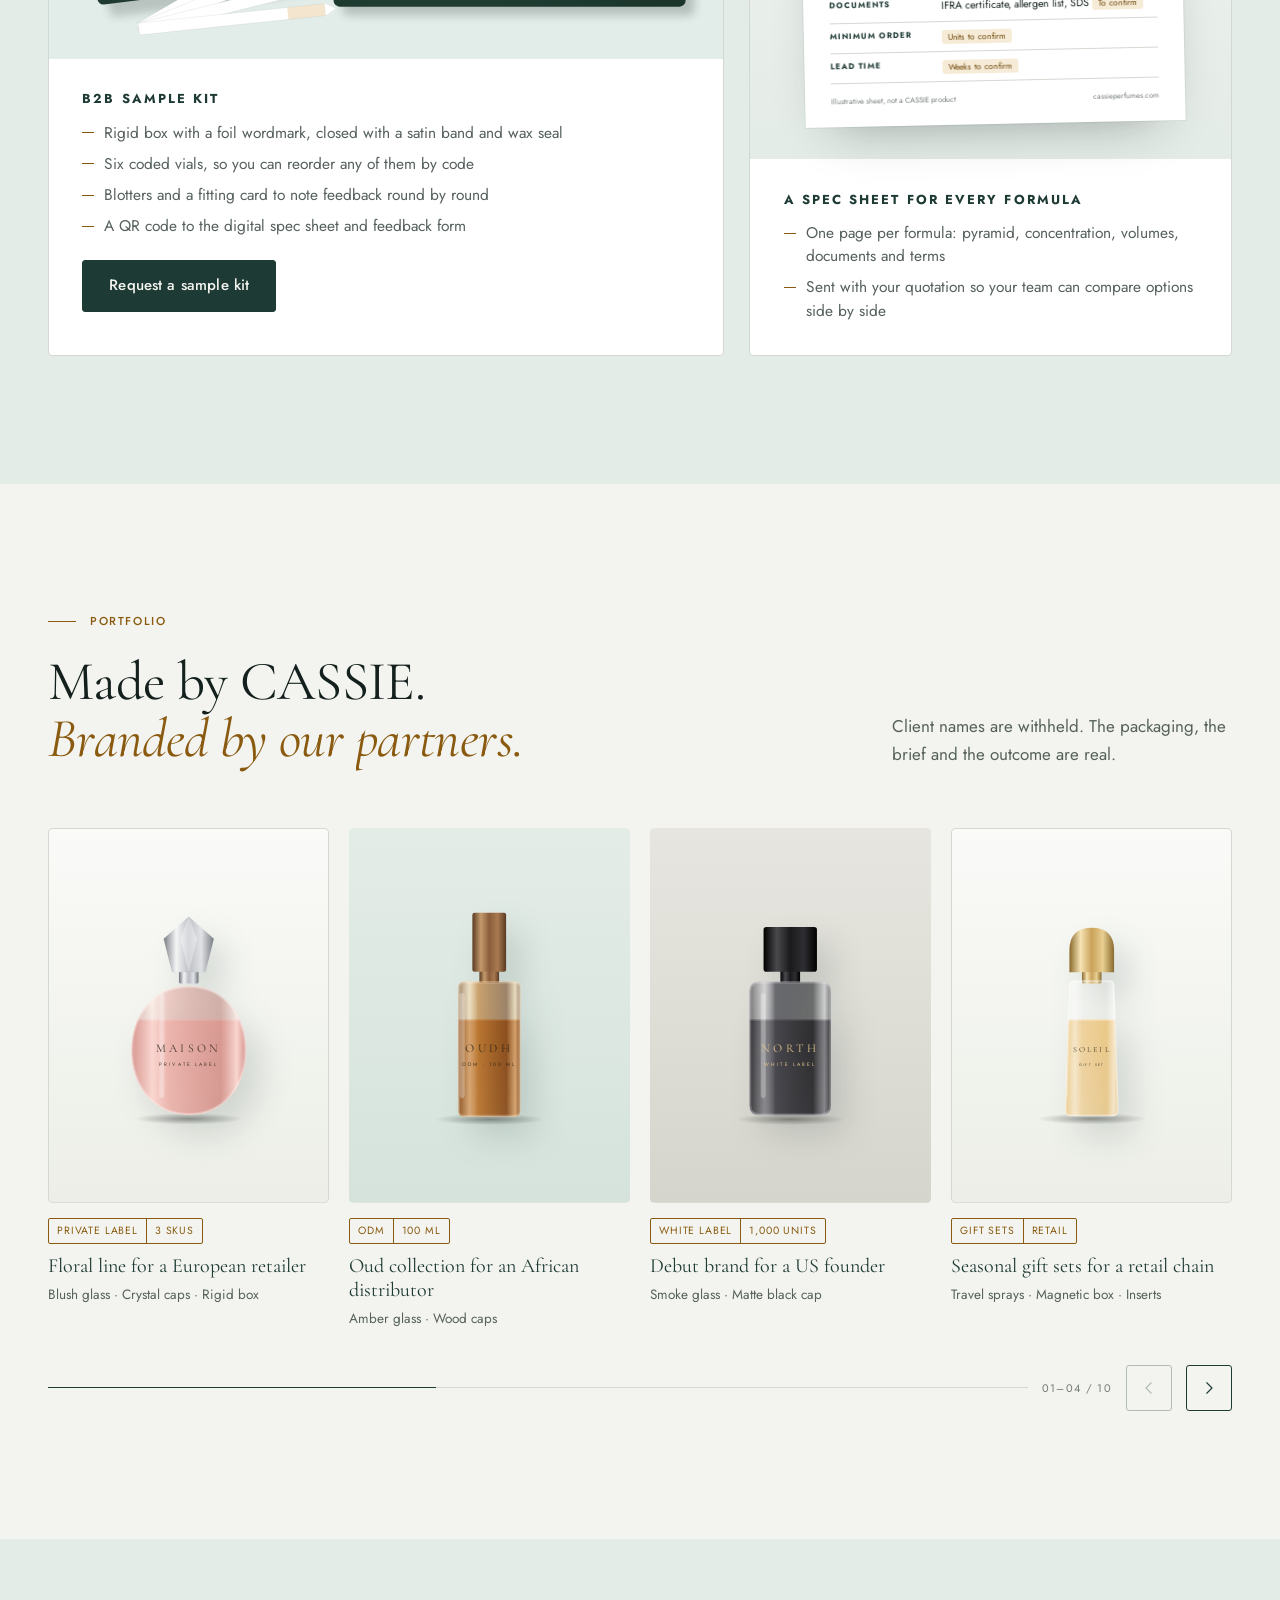
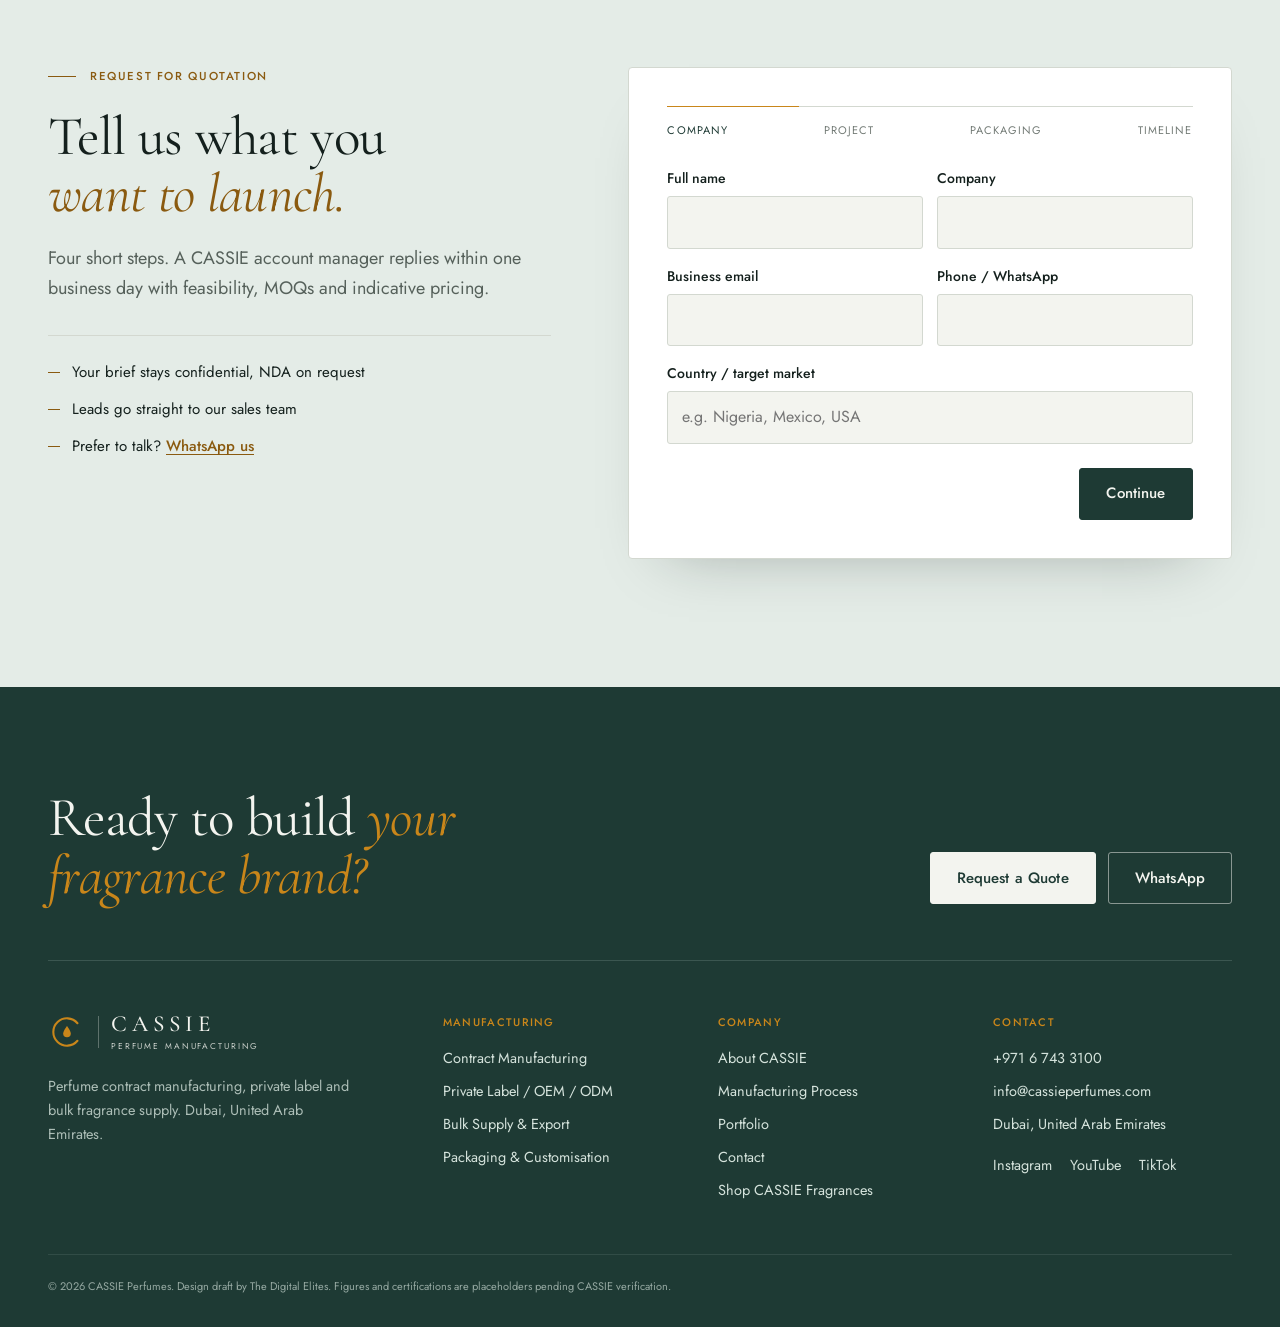
==== commit f805ff75: "Remove the name-on-label field from the product page Co-Authored-By: Claude Opus 5.5 (1M context) <n" ====
--- a/index.html
+++ b/index.html
@@ -9,7 +9,7 @@
   <link rel="preconnect" href="https://fonts.googleapis.com">
   <link rel="preconnect" href="https://fonts.gstatic.com" crossorigin>
   <link href="https://fonts.googleapis.com/css2?family=Cormorant+Garamond:ital,wght@0,400;0,500;0,600;1,400;1,500&family=Jost:wght@300..600&family=Playfair+Display:ital,wght@0,400;0,500;0,600;1,400;1,500&family=Manrope:wght@300..700&family=Instrument+Serif:ital@0;1&family=Instrument+Sans:wght@400..600&display=swap" rel="stylesheet">
-  <link rel="stylesheet" href="style.css?v=20261020i">
+  <link rel="stylesheet" href="style.css?v=20261020j">
 </head>
 <body>
 
@@ -450,8 +450,8 @@
   <svg viewBox="0 0 24 24" width="24" height="24" fill="currentColor"><path d="M12 2a10 10 0 0 0-8.6 15.1L2 22l5-1.3A10 10 0 1 0 12 2zm0 18.2a8.2 8.2 0 0 1-4.2-1.1l-.3-.2-3 .8.8-2.9-.2-.3A8.2 8.2 0 1 1 12 20.2zm4.5-6.1c-.2-.1-1.5-.7-1.7-.8s-.4-.1-.6.1-.7.8-.8 1-.3.2-.5.1a6.7 6.7 0 0 1-3.3-2.9c-.2-.4.2-.4.7-1.3.1-.2 0-.3 0-.4l-.8-1.8c-.2-.5-.4-.4-.6-.4h-.5a1 1 0 0 0-.7.3 3 3 0 0 0-.9 2.2 5.2 5.2 0 0 0 1.1 2.7 11.8 11.8 0 0 0 4.5 4c1.7.7 2.3.8 3.2.6a2.7 2.7 0 0 0 1.8-1.3 2.2 2.2 0 0 0 .1-1.3c0-.1-.2-.2-.5-.3z"/></svg>
 </a>
 
-<script src="bottle.js?v=20261020i"></script>
-<script src="main.js?v=20261020i"></script>
-<script src="mist.js?v=20261020i"></script>
+<script src="bottle.js?v=20261020j"></script>
+<script src="main.js?v=20261020j"></script>
+<script src="mist.js?v=20261020j"></script>
 </body>
 </html>
--- a/style.css
+++ b/style.css
@@ -729,21 +729,7 @@
 .gallery-main .bottle-fallback { display: grid; place-items: center; }
 .gallery-main .bottle-fallback svg { width: 44%; }
 .gallery-main:hover img { transform: scale(1.6); }
-.gallery-custom { position: absolute; inset: 0; display: grid; place-items: center; animation: swap .5s var(--ease); }
-.gallery-custom svg { width: 46%; filter: drop-shadow(18px 24px 22px rgba(var(--vetiver-rgb), .18)); }
-.gallery-main[data-view="custom"] { cursor: default; }
-.thumb-custom { position: relative; display: grid; place-items: center; }
-.thumb-custom svg { width: 38%; margin-top: -14px; }
-.thumb-custom span { position: absolute; left: 0; right: 0; bottom: 7px; font-family: var(--f-mono); font-size: 9px; font-weight: 600; letter-spacing: .12em; text-transform: uppercase; color: var(--vetiver); }
-.pdp-personal { display: grid; gap: 8px; padding: 18px; border: 1px solid var(--line); border-radius: var(--r-tile); background: rgba(var(--mist-rgb), .35); }
-.pdp-personal label { display: flex; justify-content: space-between; align-items: baseline; margin: 0; }
-.pdp-personal label span { font-family: var(--f-mono); font-size: 11px; font-weight: 600; letter-spacing: .12em; text-transform: uppercase; color: var(--saffron-deep); }
-.pdp-personal label em { font-style: normal; font-size: 12px; color: var(--stone); }
-.pdp-personal input { font-family: var(--f-display); font-size: 22px; letter-spacing: .14em; text-transform: uppercase; color: var(--vetiver); background: var(--white); border: 1px solid var(--line); border-radius: var(--r-ctl); height: 52px; padding: 0 14px; width: 100%; transition: border-color .24s var(--ease), box-shadow .24s var(--ease); }
-.pdp-personal input:focus { outline: none; border-color: var(--vetiver); box-shadow: 0 0 0 3px rgba(var(--vetiver-rgb), .12); }
-.pdp-personal input::placeholder { color: rgba(var(--vetiver-rgb), .35); letter-spacing: .06em; text-transform: none; }
-.pdp-personal p { font-size: 13.5px; color: var(--muted); }
-.gallery-thumbs { display: grid; grid-template-columns: repeat(5, minmax(0, 1fr)); gap: 10px; }
+.gallery-thumbs { display: grid; grid-template-columns: repeat(4, minmax(0, 1fr)); gap: 10px; }
 .gallery-thumbs button { aspect-ratio: 1; padding: 0; border: 1px solid var(--line); border-radius: calc(var(--r-tile) / 2); overflow: hidden; background: var(--g1b); cursor: pointer; opacity: .65; transition: opacity .2s var(--ease), border-color .2s var(--ease); }
 .gallery-thumbs button[aria-selected="true"], .gallery-thumbs button:hover { opacity: 1; border-color: var(--vetiver); }
 .gallery-thumbs img { width: 100%; height: 100%; object-fit: cover; }
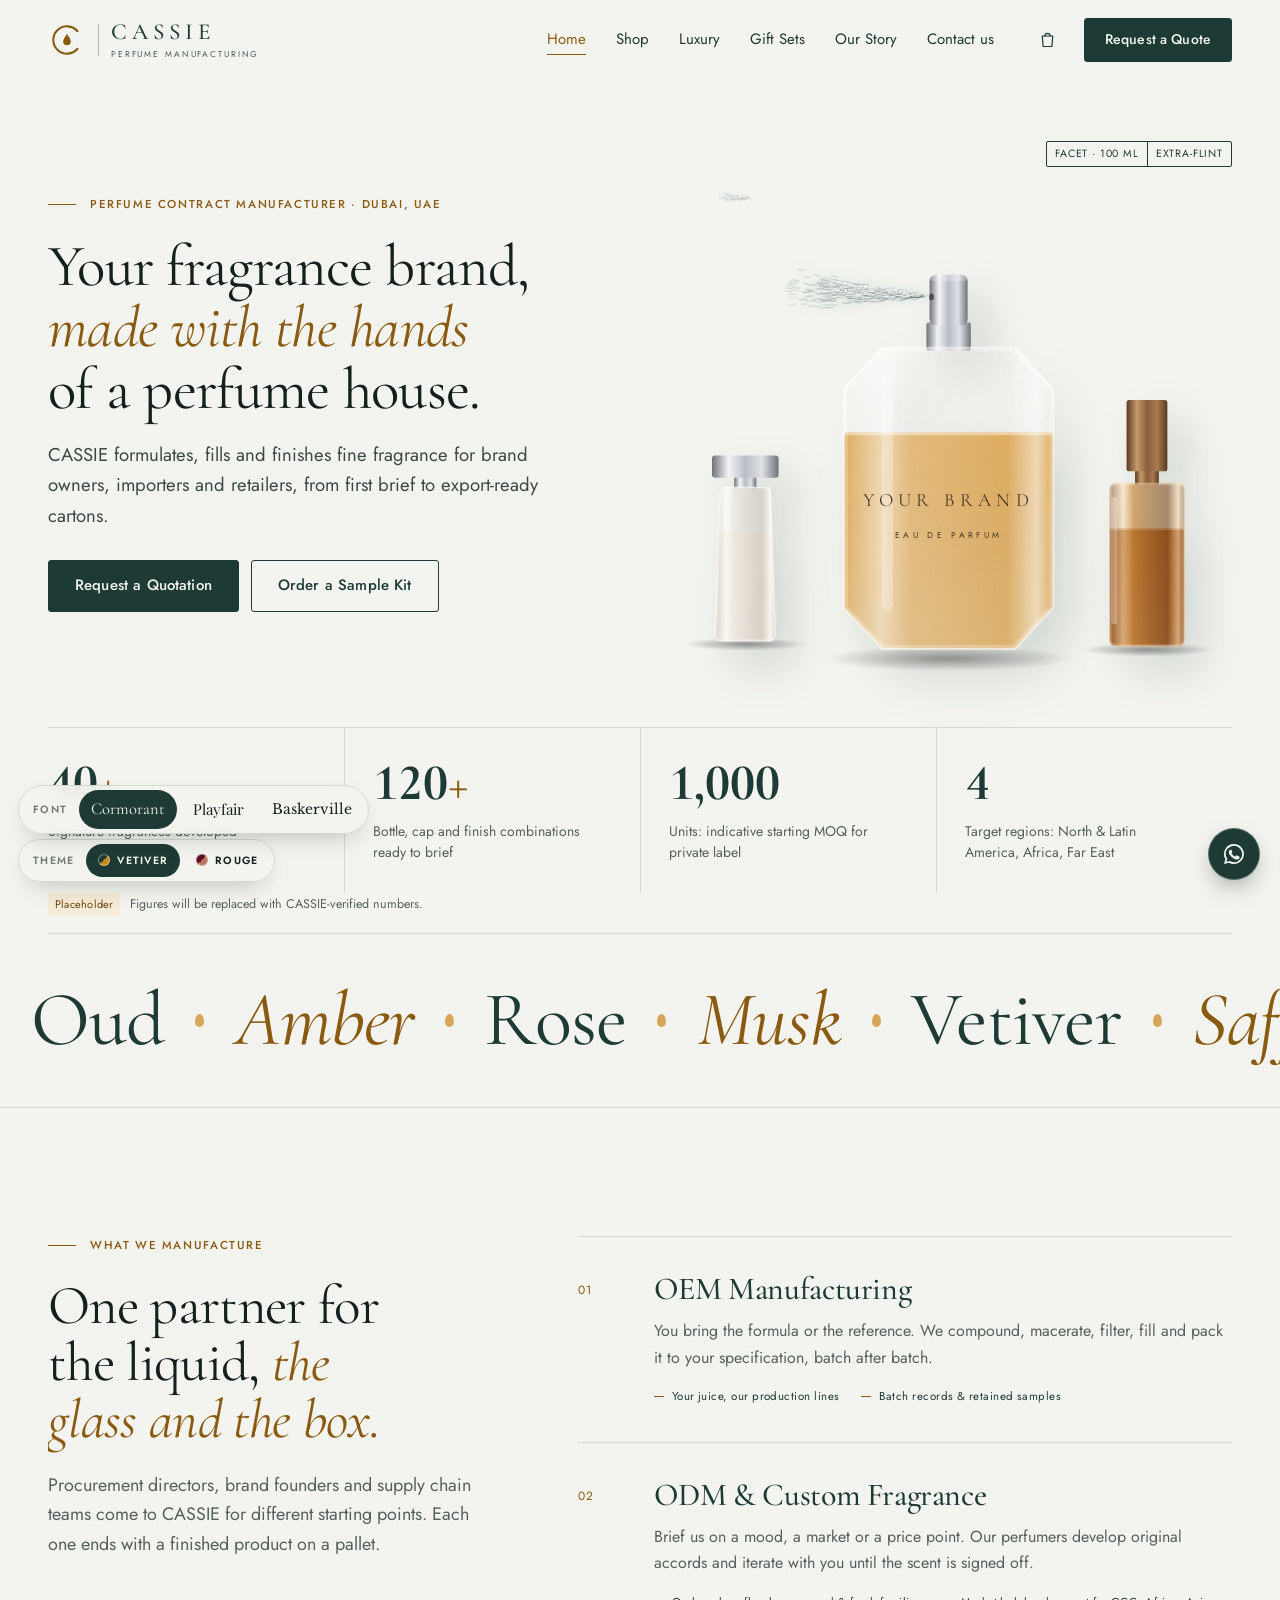
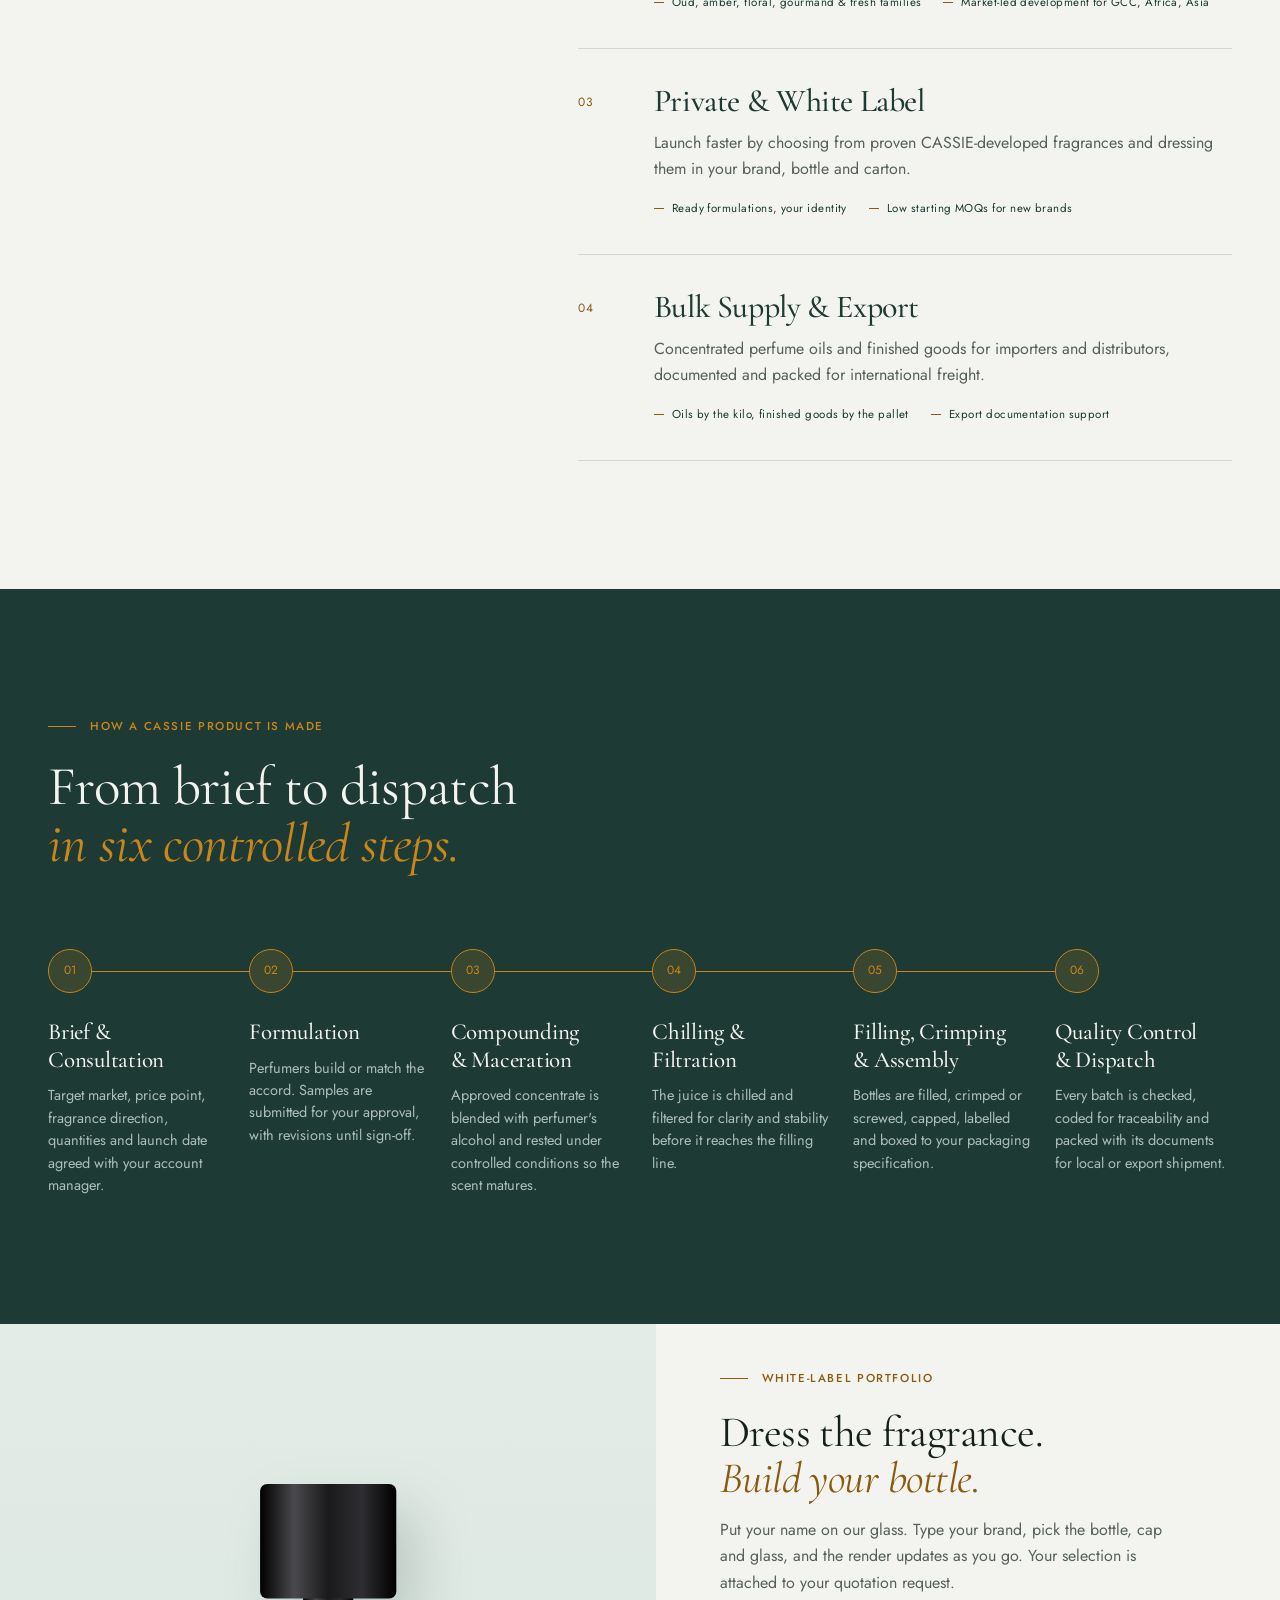
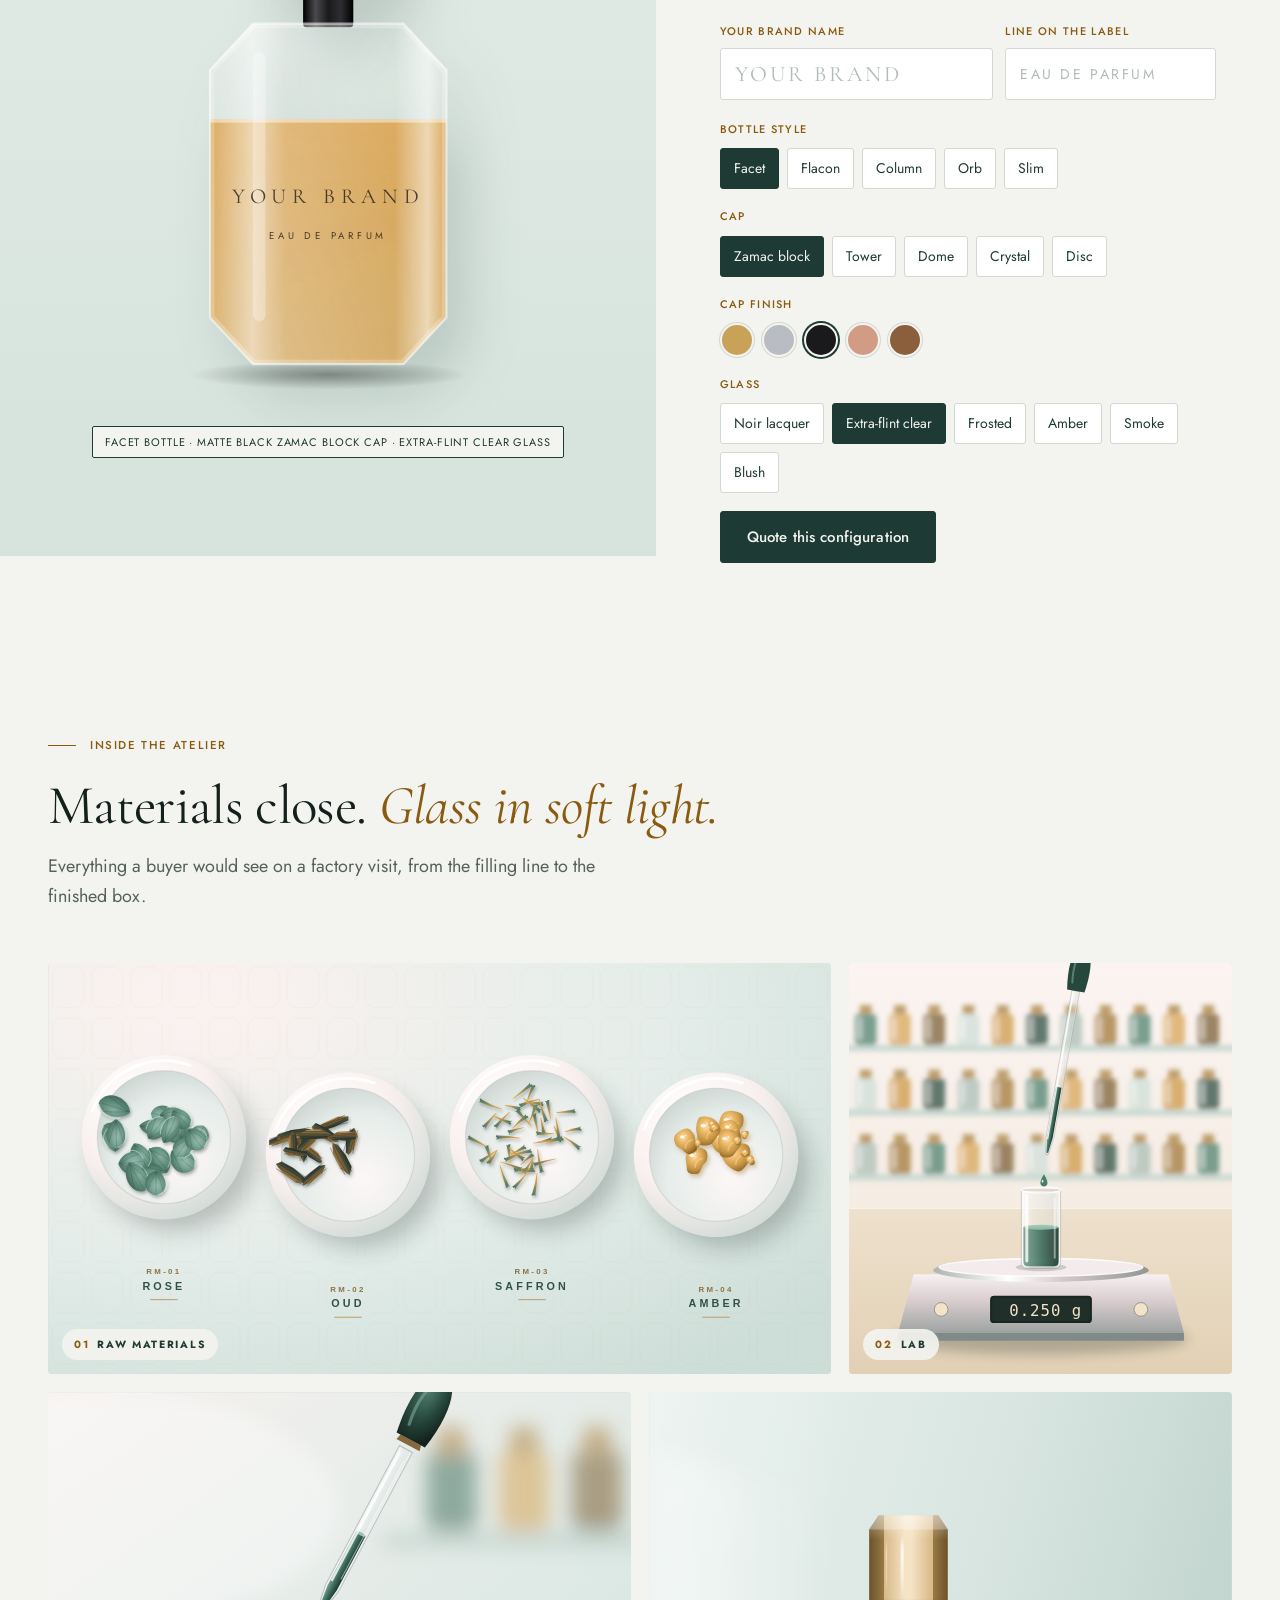
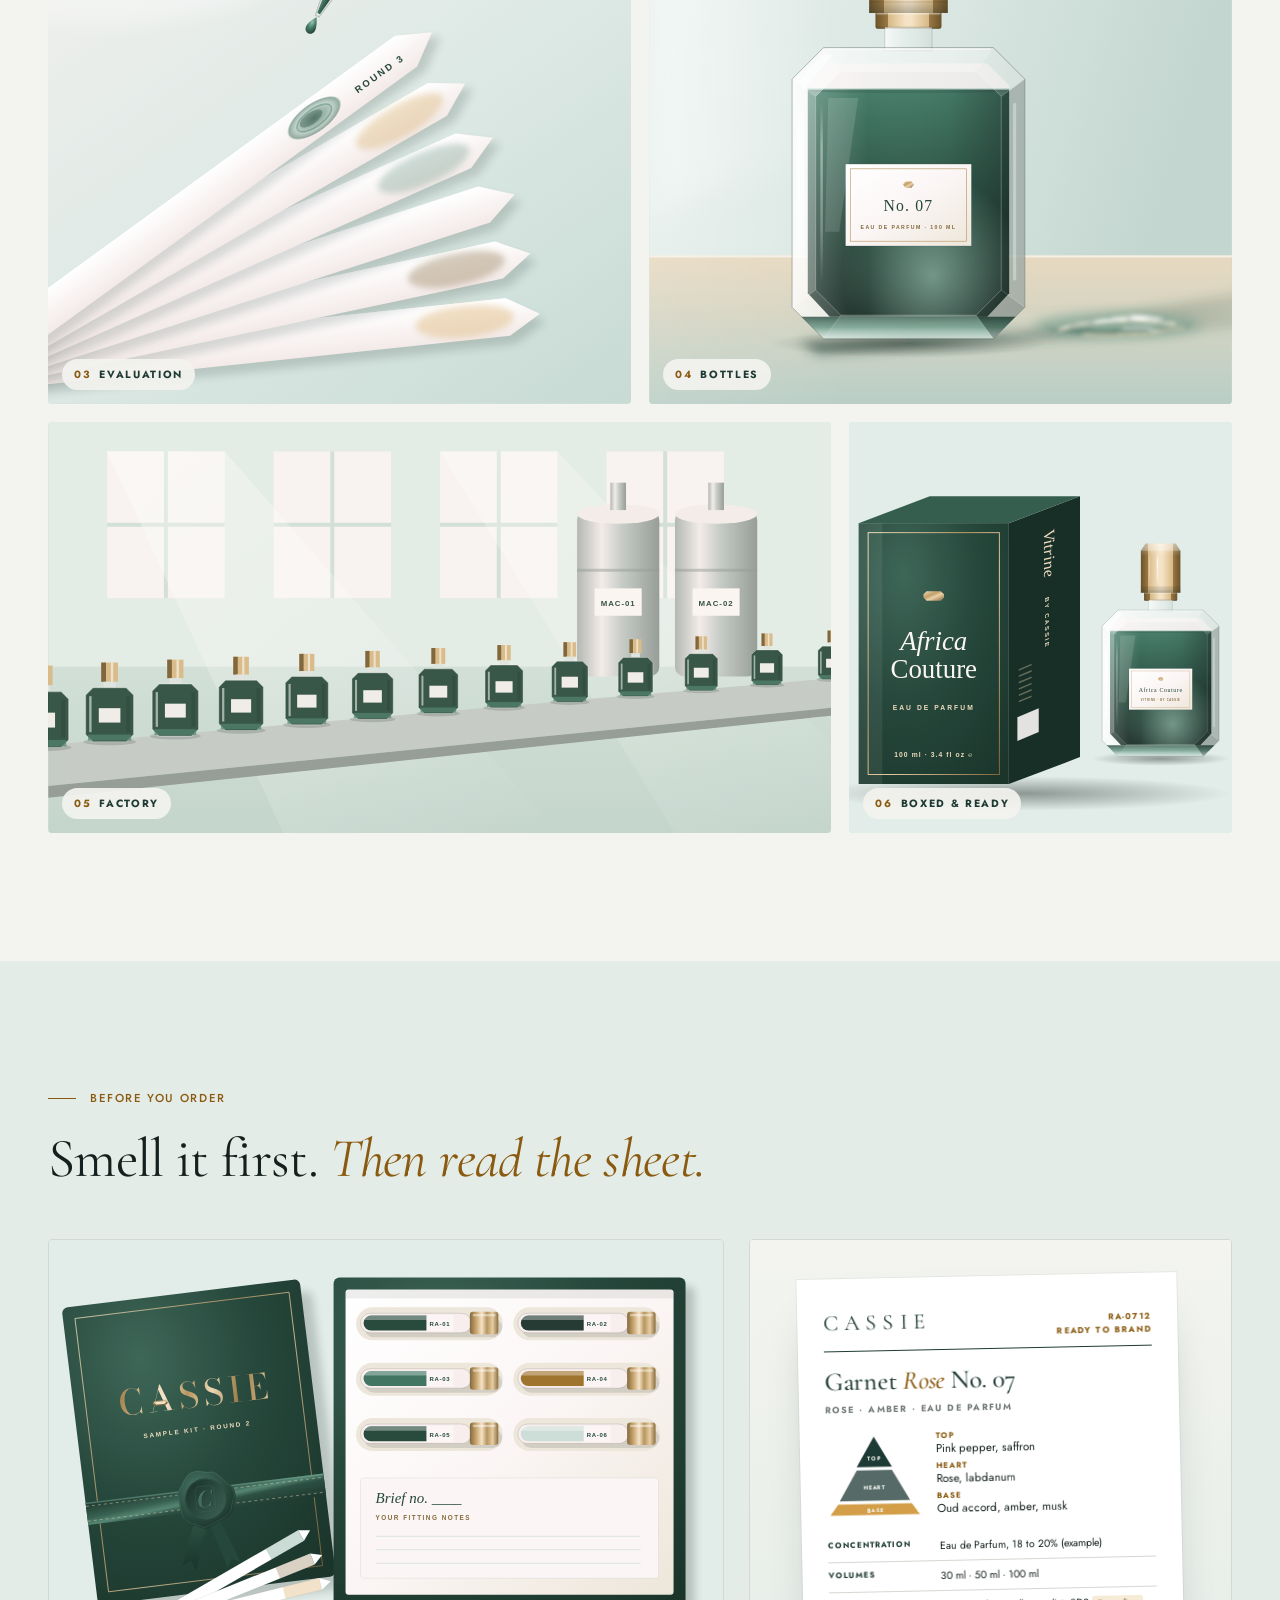
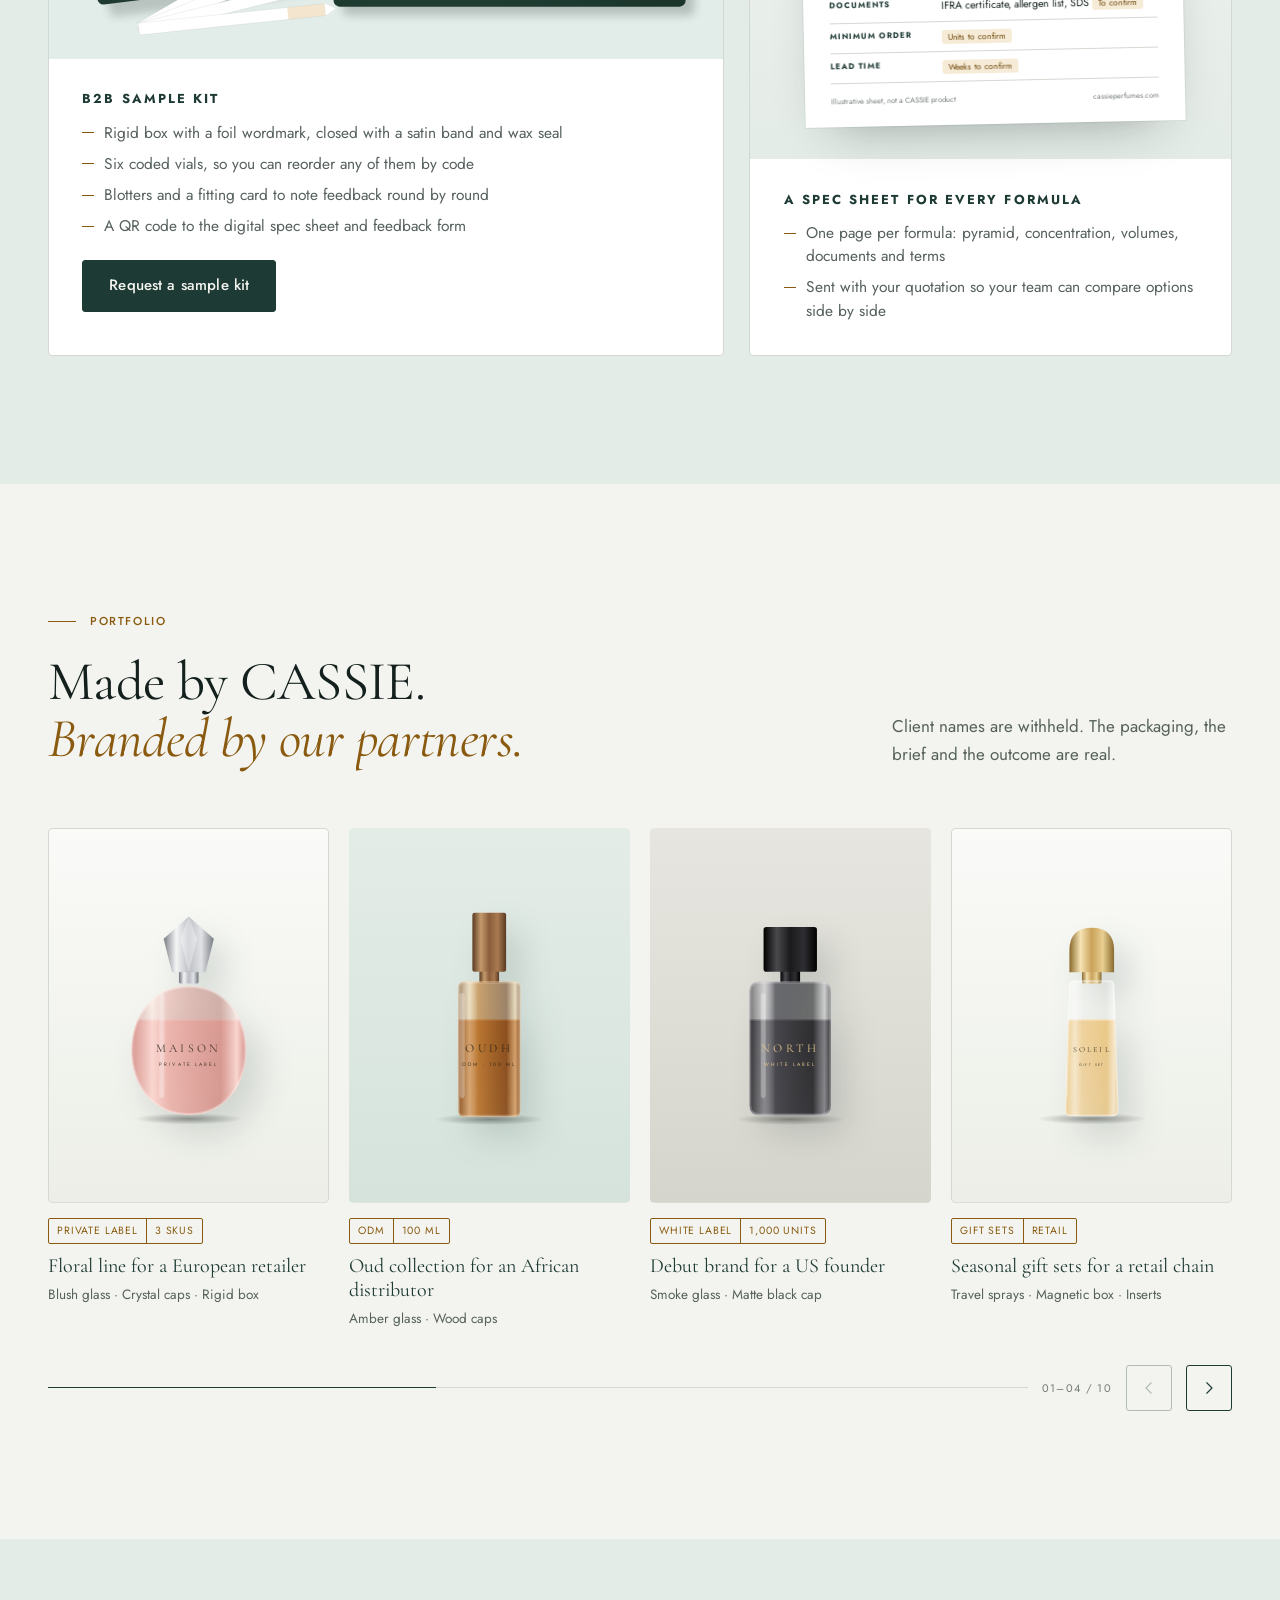
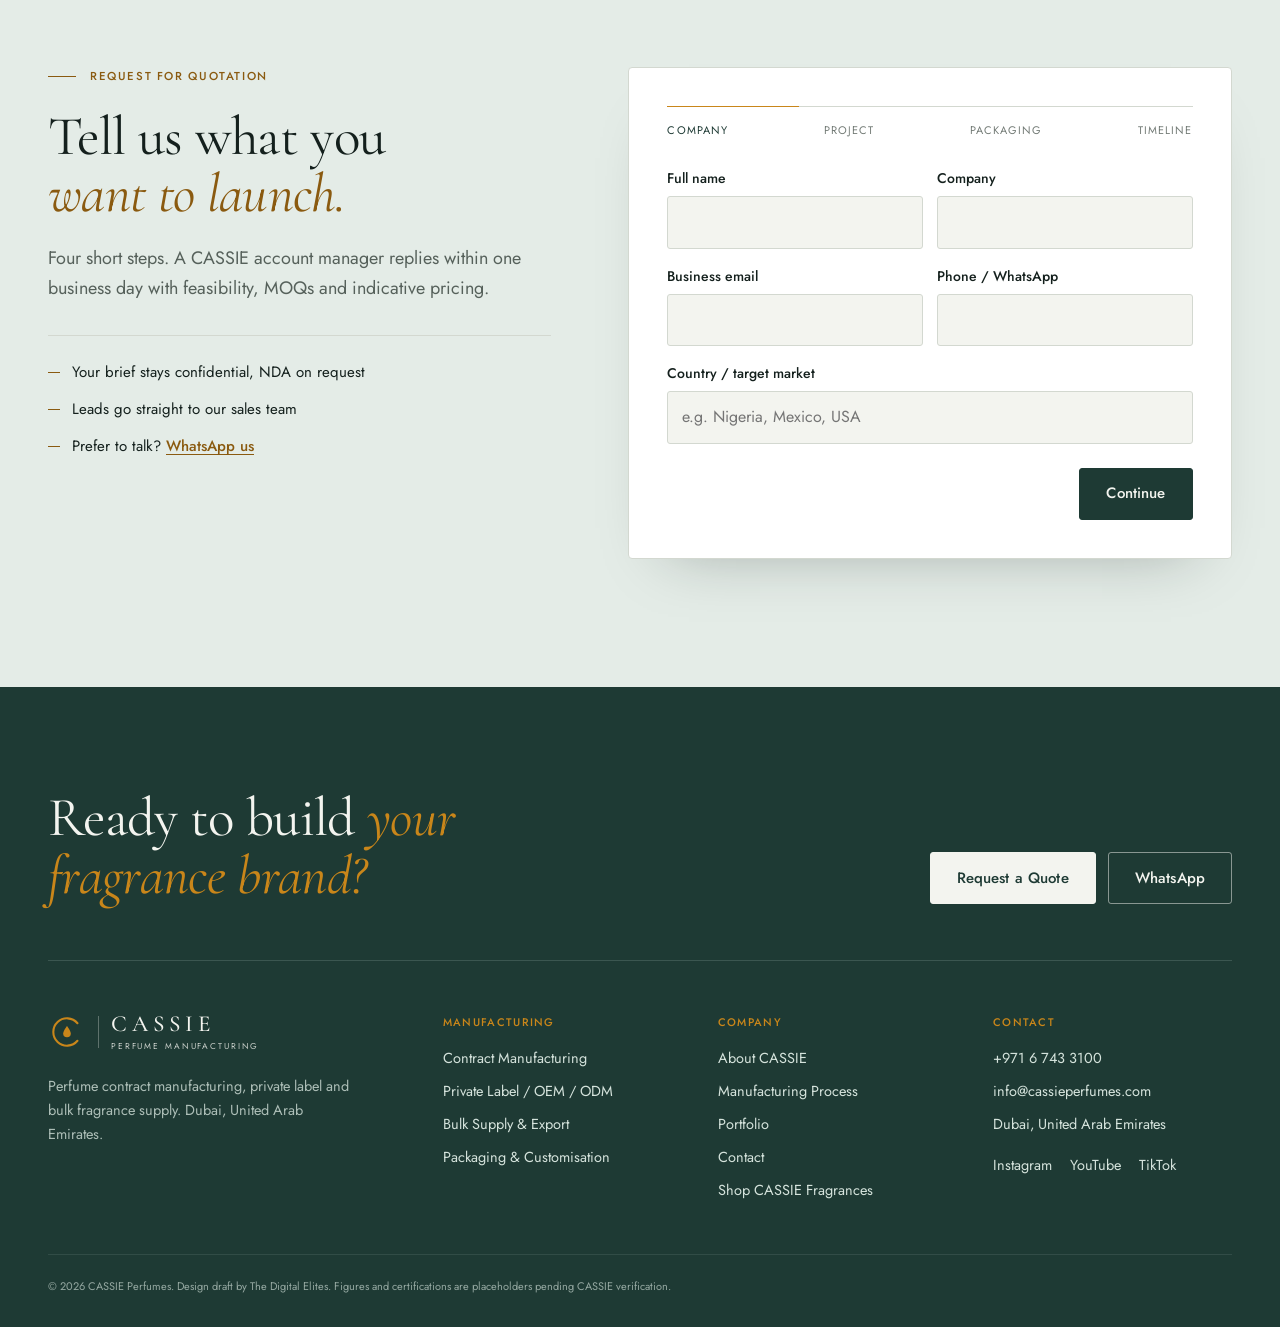
==== commit 3e56cdc8: "Header menu jumps to home sections (Shop keeps its page), Baskerville replaces Instrument Co-Authore" ====
--- a/index.html
+++ b/index.html
@@ -5,11 +5,11 @@
   <meta name="viewport" content="width=device-width, initial-scale=1">
   <title>Perfume Contract Manufacturer &amp; Private Label Partner in the UAE | CASSIE Perfumes</title>
   <meta name="description" content="CASSIE Perfumes is a Dubai-based perfume contract manufacturer offering OEM, ODM, private label and bulk fragrance supply, with bottle, cap and packaging customisation for brands worldwide.">
-  <script>try{var q=new URLSearchParams(location.search).get('theme'),t=q||localStorage.getItem('cassie-theme');if(t==='rouge')document.documentElement.setAttribute('data-theme','rouge');var f=new URLSearchParams(location.search).get('font')||localStorage.getItem('cassie-font');if(f==='playfair'||f==='instrument')document.documentElement.setAttribute('data-font',f)}catch(e){}</script>
+  <script>try{var q=new URLSearchParams(location.search).get('theme'),t=q||localStorage.getItem('cassie-theme');if(t==='rouge')document.documentElement.setAttribute('data-theme','rouge');var f=new URLSearchParams(location.search).get('font')||localStorage.getItem('cassie-font');if(f==='playfair'||f==='baskerville')document.documentElement.setAttribute('data-font',f)}catch(e){}</script>
   <link rel="preconnect" href="https://fonts.googleapis.com">
   <link rel="preconnect" href="https://fonts.gstatic.com" crossorigin>
-  <link href="https://fonts.googleapis.com/css2?family=Cormorant+Garamond:ital,wght@0,400;0,500;0,600;1,400;1,500&family=Jost:wght@300..600&family=Playfair+Display:ital,wght@0,400;0,500;0,600;1,400;1,500&family=Manrope:wght@300..700&family=Instrument+Serif:ital@0;1&family=Instrument+Sans:wght@400..600&display=swap" rel="stylesheet">
-  <link rel="stylesheet" href="style.css?v=20261020j">
+  <link href="https://fonts.googleapis.com/css2?family=Cormorant+Garamond:ital,wght@0,400;0,500;0,600;1,400;1,500&family=Jost:wght@300..600&family=Playfair+Display:ital,wght@0,400;0,500;0,600;1,400;1,500&family=Manrope:wght@300..700&family=Libre+Baskerville:ital,wght@0,400;0,700;1,400&family=Montserrat:wght@300..600&display=swap" rel="stylesheet">
+  <link rel="stylesheet" href="style.css?v=20261020k">
 </head>
 <body>
 
@@ -39,12 +39,12 @@
       <span class="lockup-text"><span class="lockup-word">CASSIE</span><span class="lockup-desc">Perfume manufacturing</span></span>
     </a>
     <ul class="nav-links">
-      <li><a href="index.html" aria-current="page">Home</a></li>
+      <li><a href="#top">Home</a></li>
       <li><a href="shop.html">Shop</a></li>
-      <li><a href="shop.html?collection=Luxury">Luxury</a></li>
-      <li><a href="shop.html?category=Gift%20set">Gift Sets</a></li>
-      <li><a href="about.html">Our Story</a></li>
-      <li><a href="contact.html">Contact us</a></li>
+      <li><a href="#packaging">Luxury</a></li>
+      <li><a href="#samples">Gift Sets</a></li>
+      <li><a href="#atelier">Our Story</a></li>
+      <li><a href="#rfq">Contact us</a></li>
       <li class="nav-links-cta"><a href="#rfq" class="btn btn-primary">Request a Quote</a></li>
     </ul>
     <div class="nav-tools">
@@ -450,8 +450,8 @@
   <svg viewBox="0 0 24 24" width="24" height="24" fill="currentColor"><path d="M12 2a10 10 0 0 0-8.6 15.1L2 22l5-1.3A10 10 0 1 0 12 2zm0 18.2a8.2 8.2 0 0 1-4.2-1.1l-.3-.2-3 .8.8-2.9-.2-.3A8.2 8.2 0 1 1 12 20.2zm4.5-6.1c-.2-.1-1.5-.7-1.7-.8s-.4-.1-.6.1-.7.8-.8 1-.3.2-.5.1a6.7 6.7 0 0 1-3.3-2.9c-.2-.4.2-.4.7-1.3.1-.2 0-.3 0-.4l-.8-1.8c-.2-.5-.4-.4-.6-.4h-.5a1 1 0 0 0-.7.3 3 3 0 0 0-.9 2.2 5.2 5.2 0 0 0 1.1 2.7 11.8 11.8 0 0 0 4.5 4c1.7.7 2.3.8 3.2.6a2.7 2.7 0 0 0 1.8-1.3 2.2 2.2 0 0 0 .1-1.3c0-.1-.2-.2-.5-.3z"/></svg>
 </a>
 
-<script src="bottle.js?v=20261020j"></script>
-<script src="main.js?v=20261020j"></script>
-<script src="mist.js?v=20261020j"></script>
+<script src="bottle.js?v=20261020k"></script>
+<script src="main.js?v=20261020k"></script>
+<script src="mist.js?v=20261020k"></script>
 </body>
 </html>
--- a/style.css
+++ b/style.css
@@ -389,7 +389,7 @@
 .font-switch button { font-size: 15px; letter-spacing: 0; text-transform: none; font-weight: 400; padding: 6px 12px; }
 .font-switch [data-font-set="cormorant"] { font-family: "Cormorant Garamond", Georgia, serif; font-size: 16.5px; }
 .font-switch [data-font-set="playfair"] { font-family: "Playfair Display", Georgia, serif; }
-.font-switch [data-font-set="instrument"] { font-family: "Instrument Serif", Georgia, serif; font-size: 16px; }
+.font-switch [data-font-set="baskerville"] { font-family: "Libre Baskerville", Georgia, serif; font-size: 14px; }
 body, .site-header, .process, .kitspec, .marquee span { transition: background-color .5s var(--ease), color .5s var(--ease); }
 
 
@@ -526,8 +526,8 @@
 /* ==========================================================================
    Inner pages: About and Contact
    ========================================================================== */
-.nav-links a[aria-current="page"] { color: var(--saffron-deep); }
-.nav-links a[aria-current="page"]::after { transform: scaleX(1); }
+.nav-links a[aria-current] { color: var(--saffron-deep); }
+.nav-links a[aria-current]::after { transform: scaleX(1); }
 .text-link { color: var(--saffron-deep); font-weight: 500; text-decoration: underline; text-decoration-thickness: 1px; text-underline-offset: 4px; transition: color .24s var(--ease); }
 .text-link:hover { color: var(--vetiver); }
 
@@ -815,20 +815,20 @@
 @media (max-width: 520px) { .car-track { grid-auto-columns: 70%; } .car-count { display: none; } }
 
 /* ---------- Font sets (switch at the bottom left) ---------- */
-/* Cormorant Garamond + Jost is the default; headings in the other sets are
+/* Cormorant Garamond + Jost is the default, then Playfair Display + Manrope and Libre Baskerville + Montserrat; headings in the other sets are
    matched to Cormorant's x-height so layouts keep their size. */
 :root[data-font="playfair"] {
   --f-display: "Playfair Display", Georgia, serif;
   --f-text: "Manrope", "Helvetica Neue", Arial, sans-serif;
   --f-mono: "Manrope", "Helvetica Neue", Arial, sans-serif;
 }
-:root[data-font="instrument"] {
-  --f-display: "Instrument Serif", Georgia, serif;
-  --f-text: "Instrument Sans", "Helvetica Neue", Arial, sans-serif;
-  --f-mono: "Instrument Sans", "Helvetica Neue", Arial, sans-serif;
+:root[data-font="baskerville"] {
+  --f-display: "Libre Baskerville", Baskerville, Georgia, serif;
+  --f-text: "Montserrat", "Helvetica Neue", Arial, sans-serif;
+  --f-mono: "Montserrat", "Helvetica Neue", Arial, sans-serif;
 }
 :root[data-font="playfair"] h1, :root[data-font="playfair"] h2, :root[data-font="playfair"] h3, :root[data-font="playfair"] h4,
-:root[data-font="instrument"] h1, :root[data-font="instrument"] h2, :root[data-font="instrument"] h3, :root[data-font="instrument"] h4 { font-size-adjust: ex-height 0.41; }
-:root[data-font="playfair"] body, :root[data-font="instrument"] body { font-size-adjust: ex-height 0.47; }
-:root[data-font="instrument"] h1, :root[data-font="instrument"] h2 { letter-spacing: -.02em; }
-
+:root[data-font="baskerville"] h1, :root[data-font="baskerville"] h2, :root[data-font="baskerville"] h3, :root[data-font="baskerville"] h4 { font-size-adjust: ex-height 0.41; }
+:root[data-font="playfair"] body, :root[data-font="baskerville"] body { font-size-adjust: ex-height 0.47; }
+:root[data-font="baskerville"] h1, :root[data-font="baskerville"] h2 { letter-spacing: -.025em; }
+
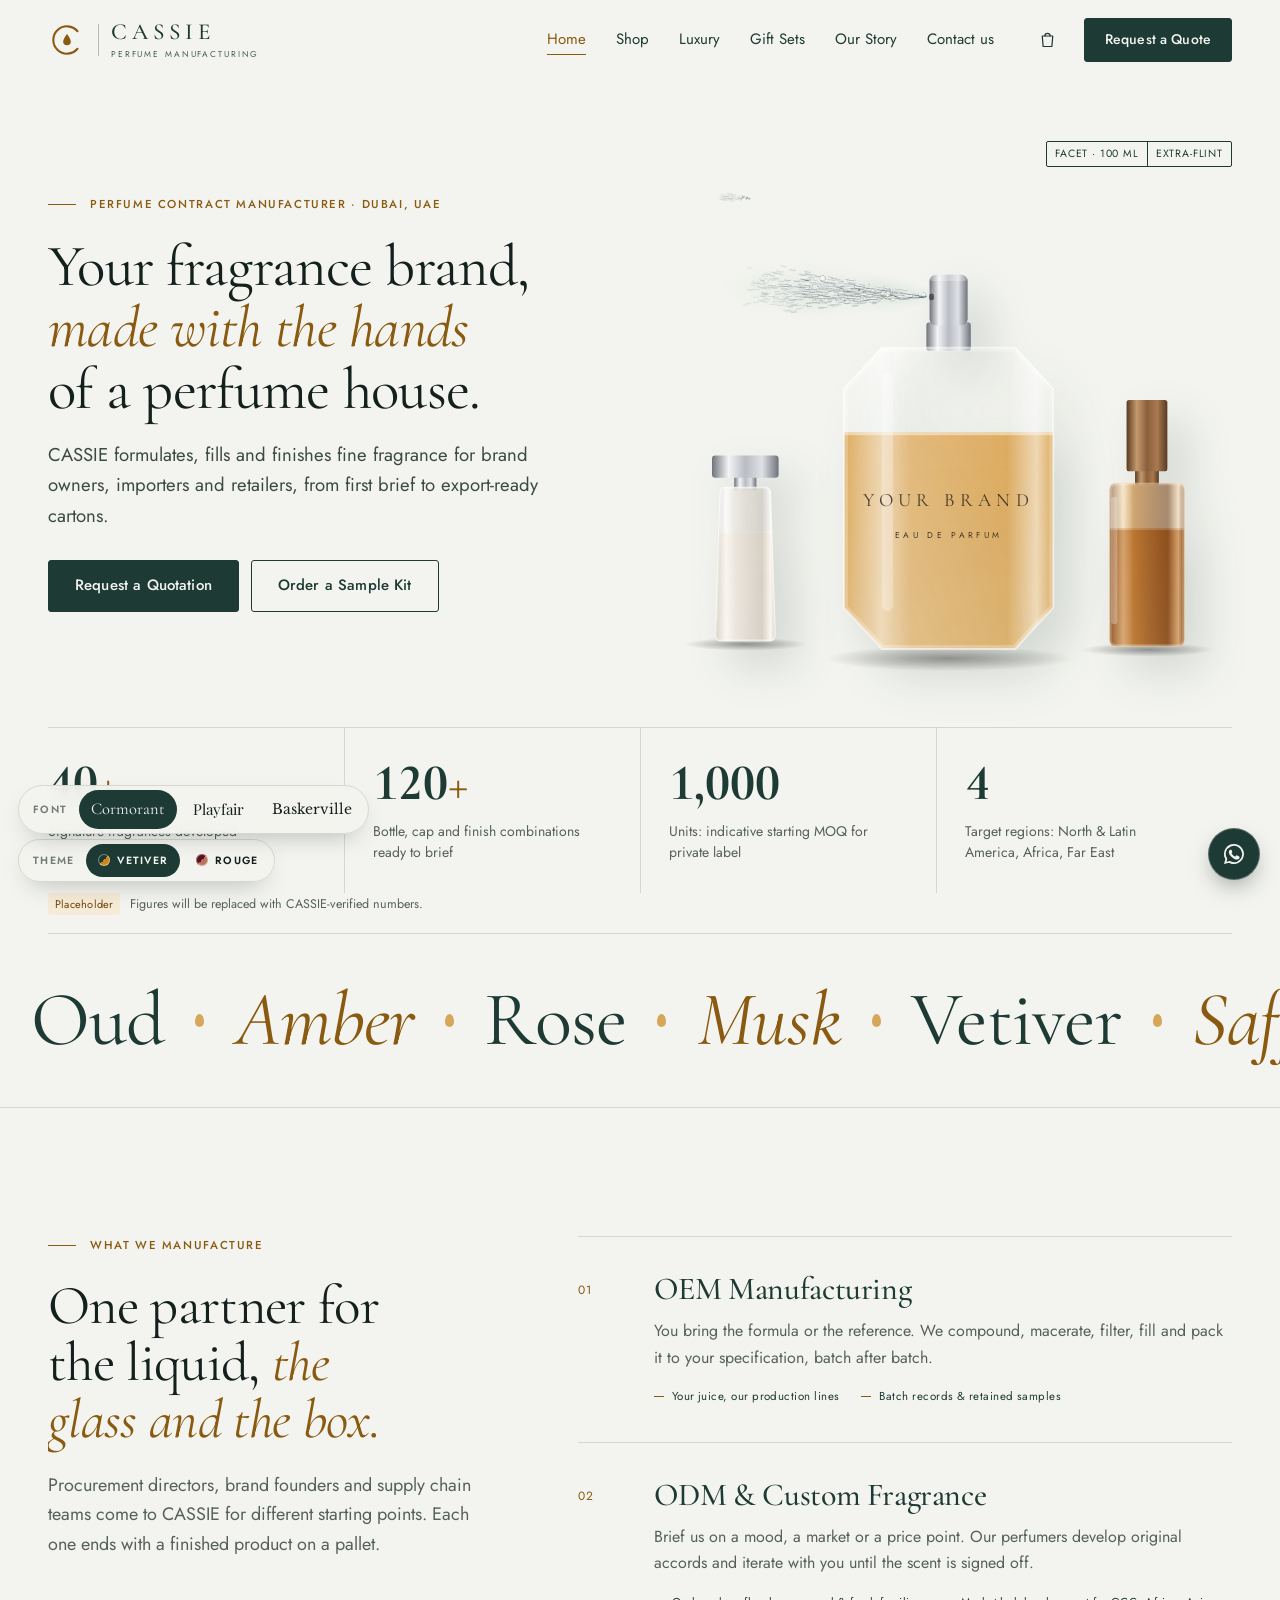
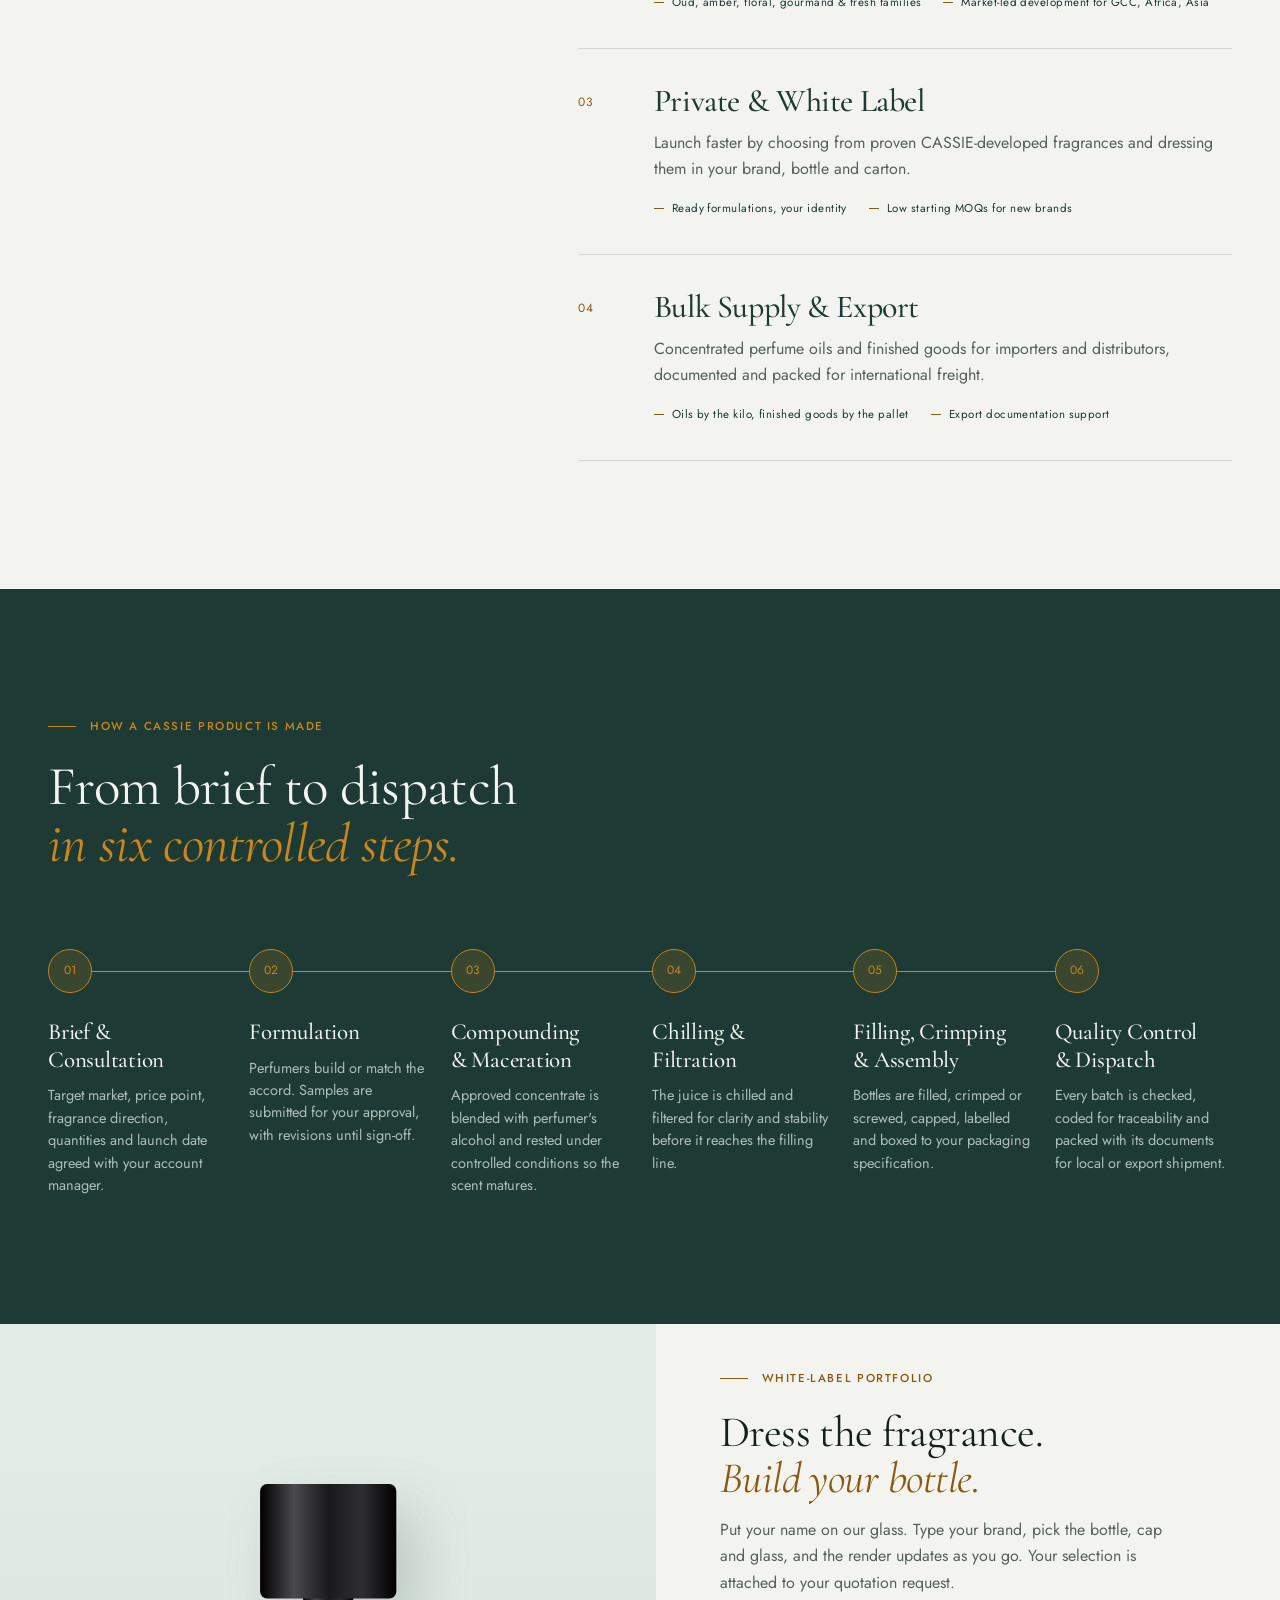
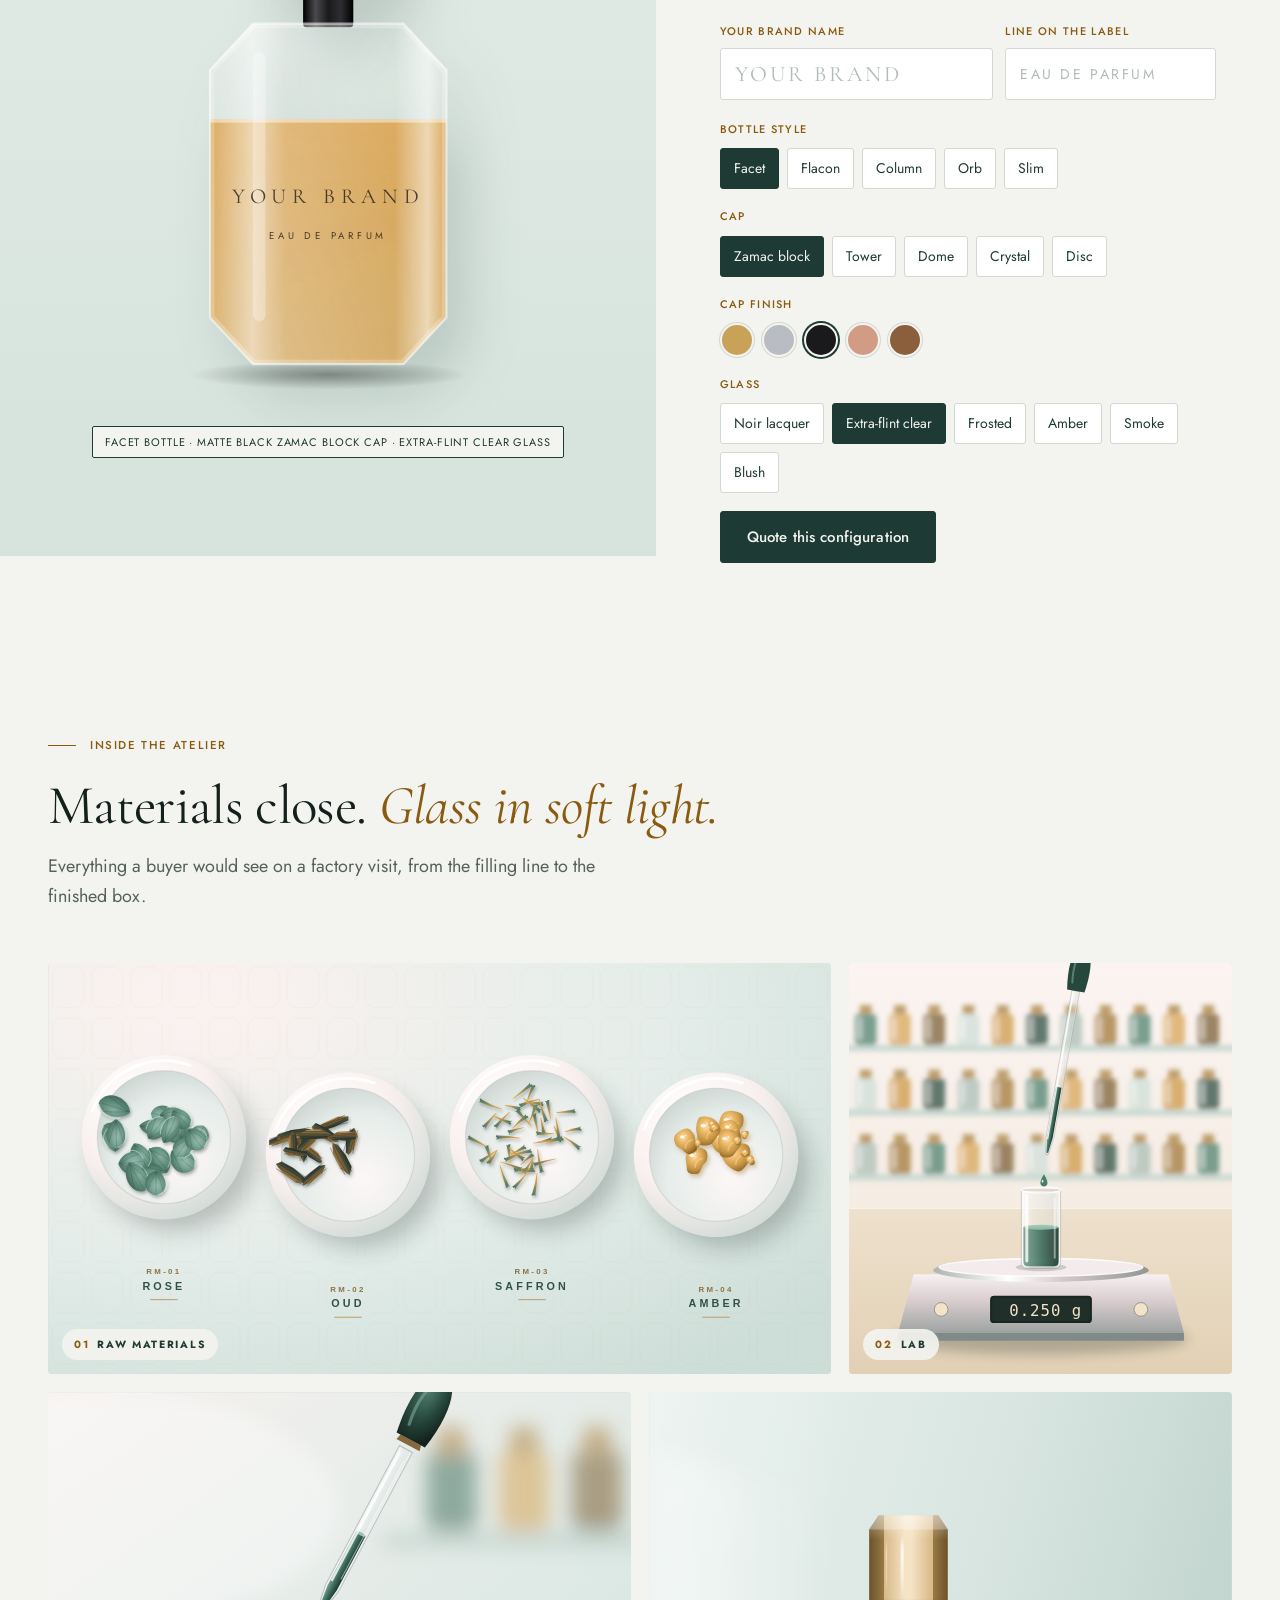
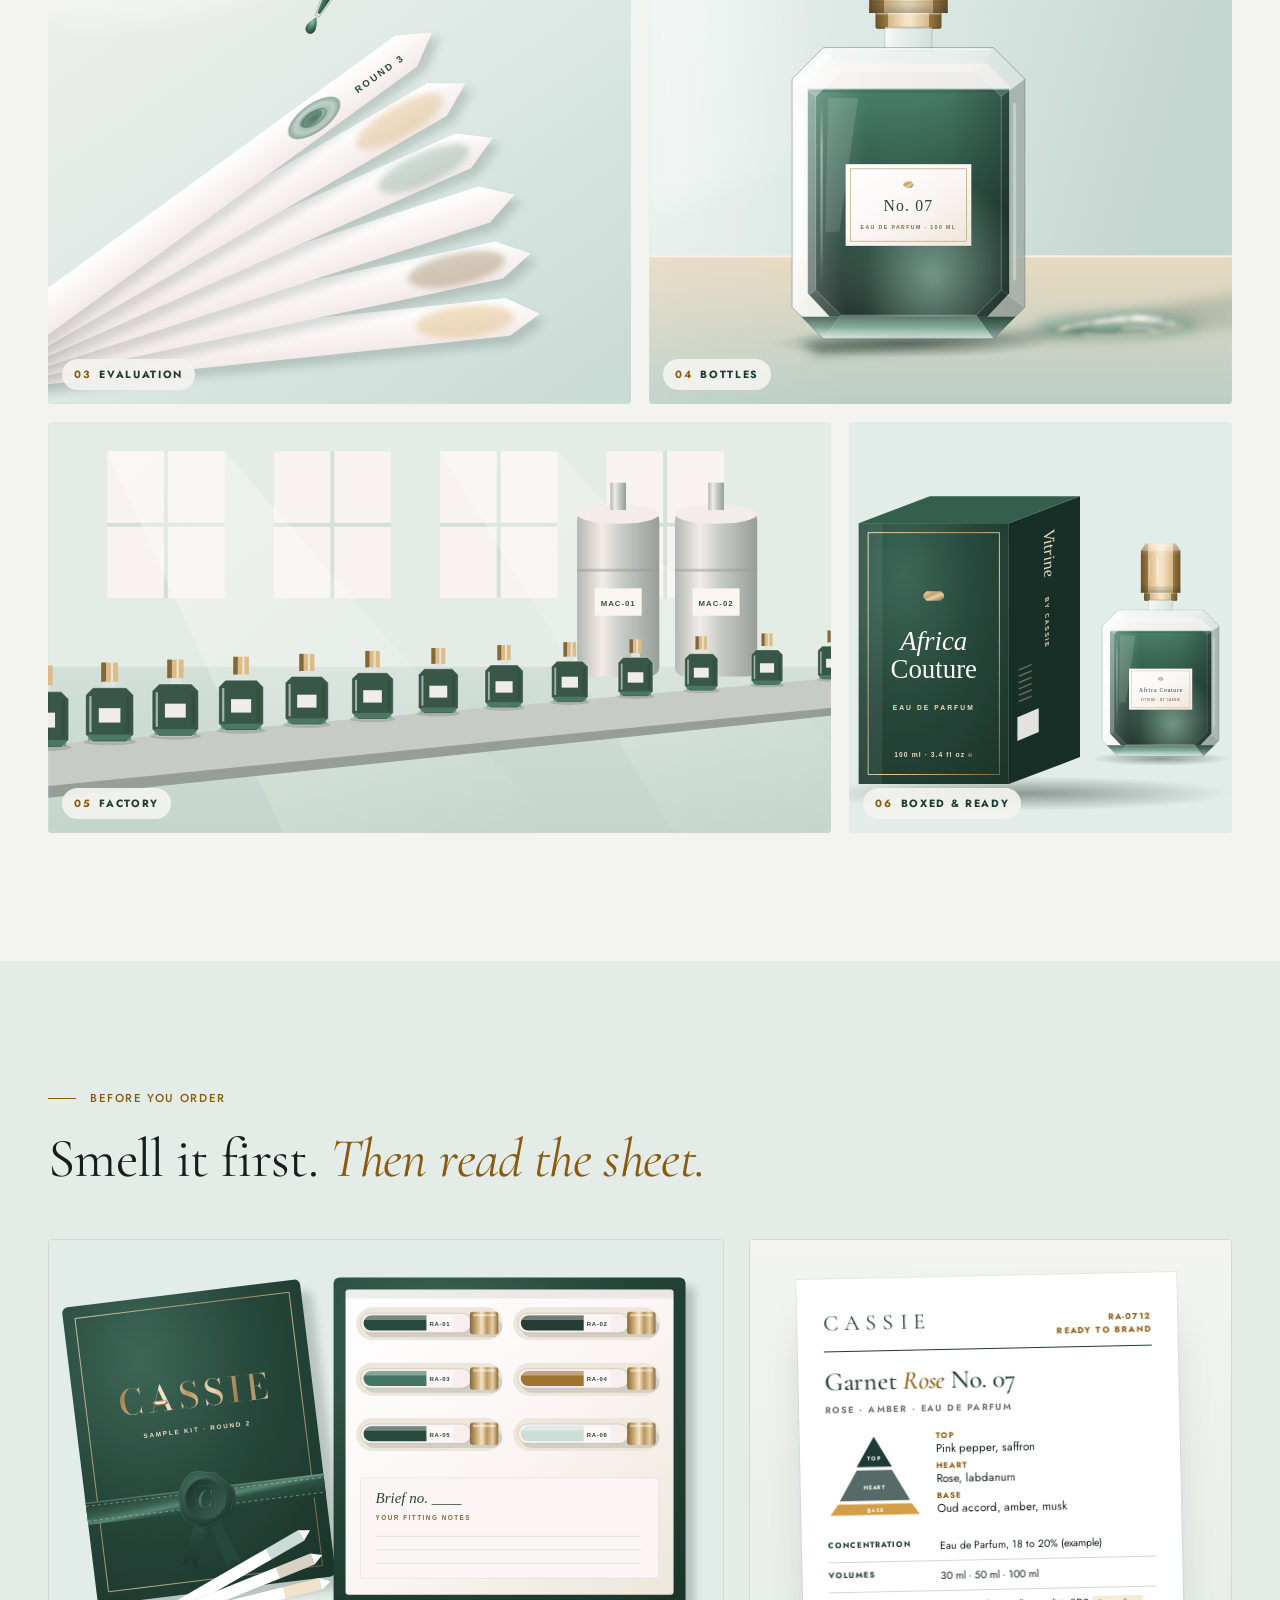
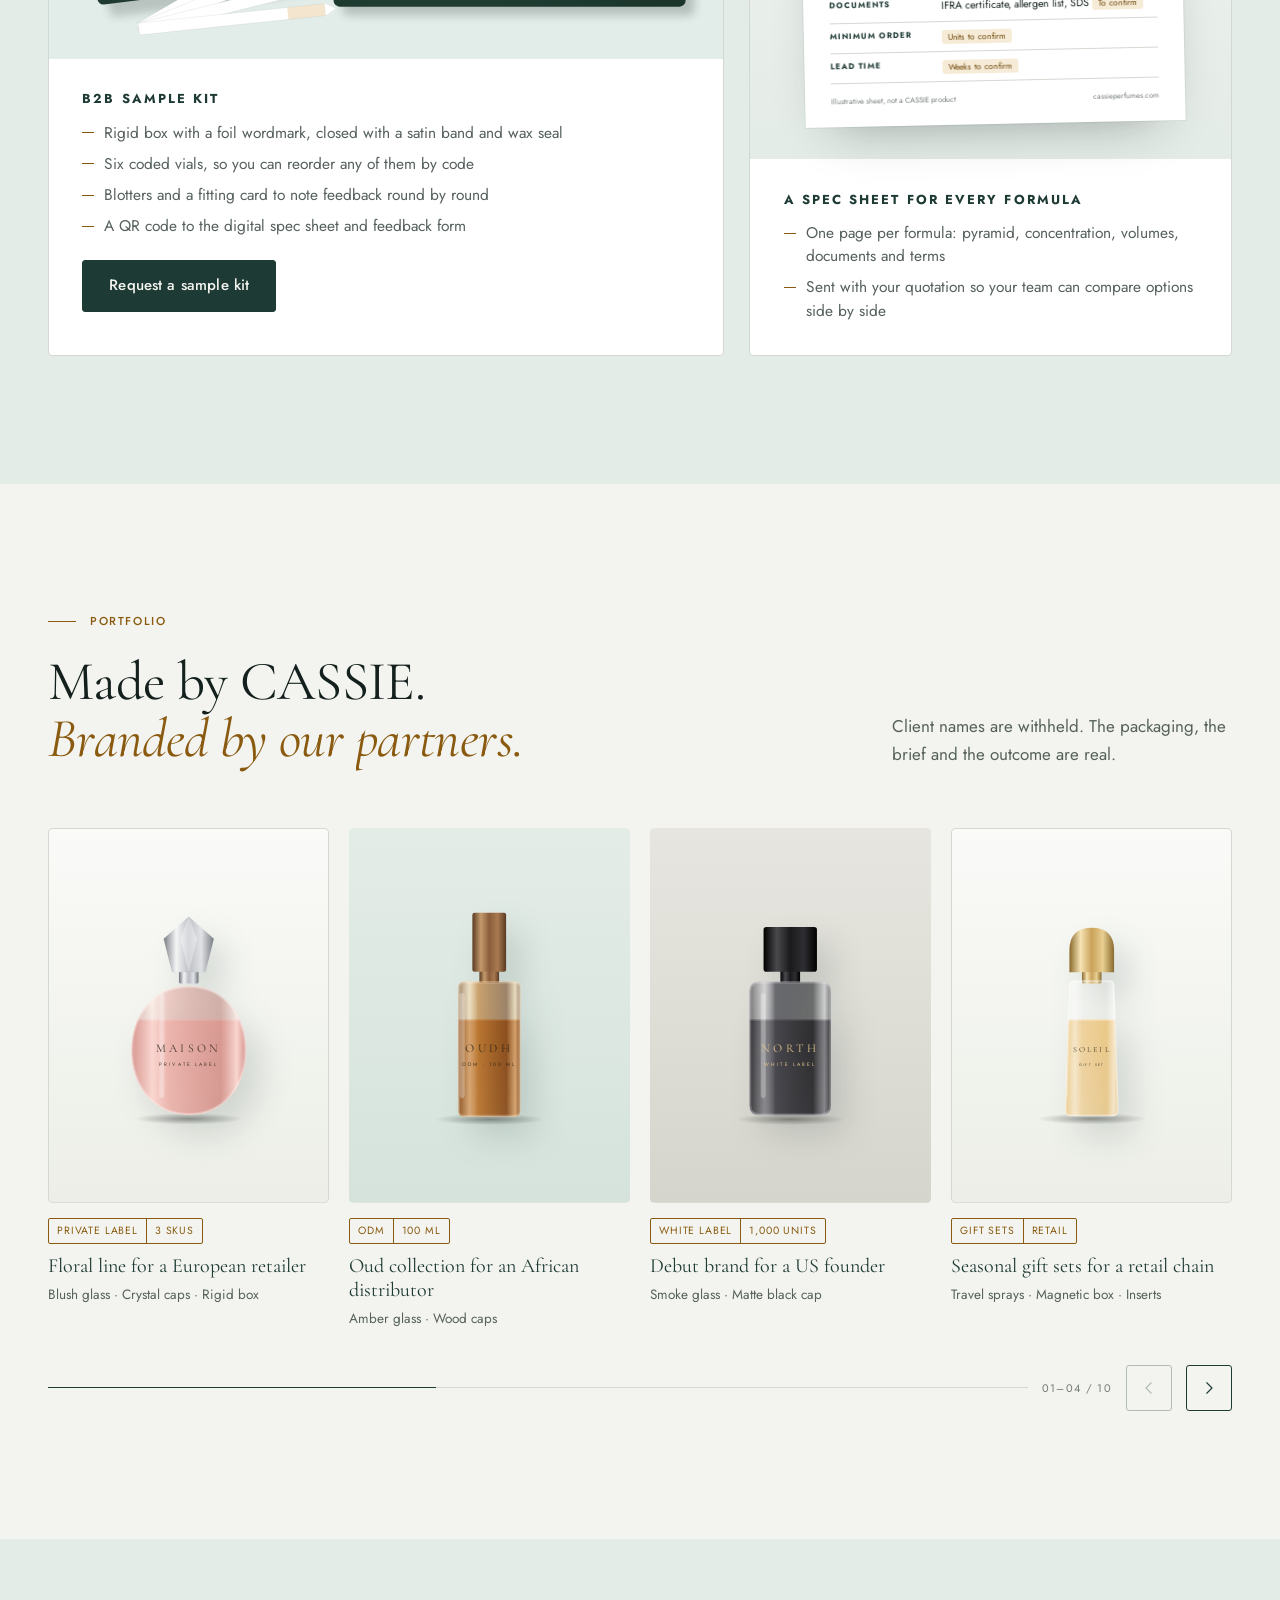
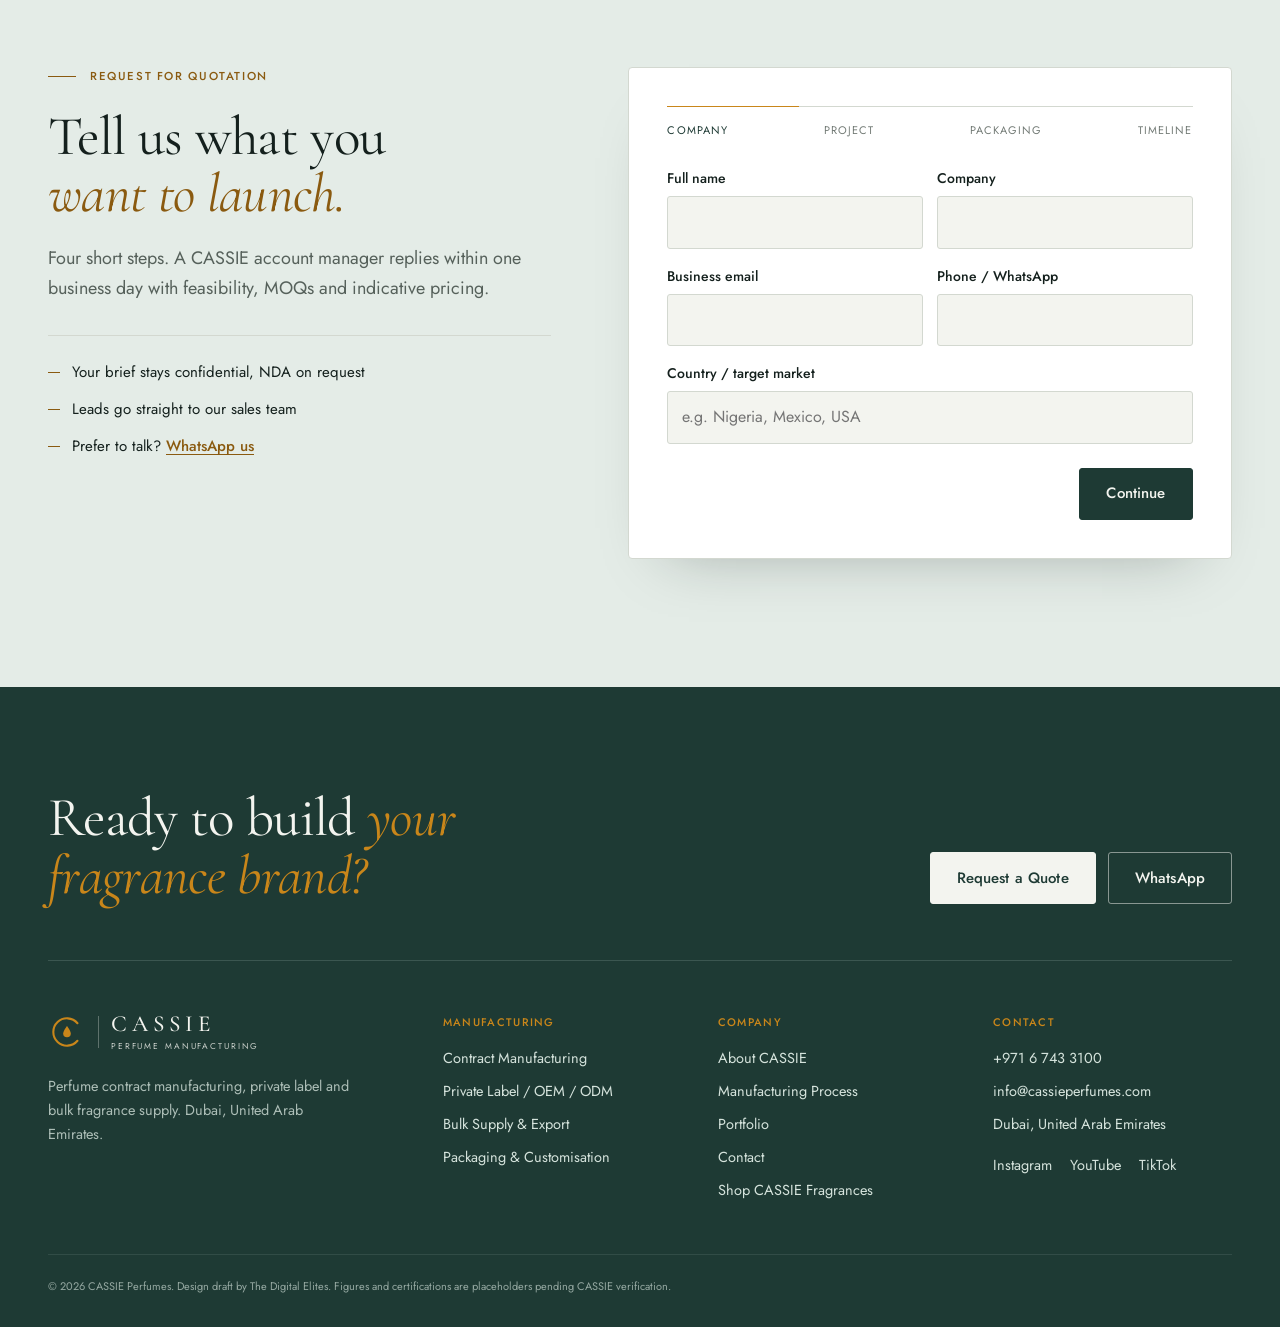
==== commit 1c8879f1: "Shop: sticky dropdown filters, four-up grid, still-life hero; richer product page; no side spray on " ====
--- a/index.html
+++ b/index.html
@@ -9,7 +9,7 @@
   <link rel="preconnect" href="https://fonts.googleapis.com">
   <link rel="preconnect" href="https://fonts.gstatic.com" crossorigin>
   <link href="https://fonts.googleapis.com/css2?family=Cormorant+Garamond:ital,wght@0,400;0,500;0,600;1,400;1,500&family=Jost:wght@300..600&family=Playfair+Display:ital,wght@0,400;0,500;0,600;1,400;1,500&family=Manrope:wght@300..700&family=Libre+Baskerville:ital,wght@0,400;0,700;1,400&family=Montserrat:wght@300..600&display=swap" rel="stylesheet">
-  <link rel="stylesheet" href="style.css?v=20261020k">
+  <link rel="stylesheet" href="style.css?v=20261020m">
 </head>
 <body>
 
@@ -126,7 +126,7 @@
 </section>
 
 <!-- ============ PROCESS ============ -->
-<section class="process" id="process" data-mist="side" data-mist-y=".22">
+<section class="process" id="process">
   <div class="process-head">
     <p class="eyebrow">How a CASSIE product is made</p>
     <h2 class="reveal">From brief to dispatch <em>in six controlled steps.</em></h2>
@@ -450,8 +450,8 @@
   <svg viewBox="0 0 24 24" width="24" height="24" fill="currentColor"><path d="M12 2a10 10 0 0 0-8.6 15.1L2 22l5-1.3A10 10 0 1 0 12 2zm0 18.2a8.2 8.2 0 0 1-4.2-1.1l-.3-.2-3 .8.8-2.9-.2-.3A8.2 8.2 0 1 1 12 20.2zm4.5-6.1c-.2-.1-1.5-.7-1.7-.8s-.4-.1-.6.1-.7.8-.8 1-.3.2-.5.1a6.7 6.7 0 0 1-3.3-2.9c-.2-.4.2-.4.7-1.3.1-.2 0-.3 0-.4l-.8-1.8c-.2-.5-.4-.4-.6-.4h-.5a1 1 0 0 0-.7.3 3 3 0 0 0-.9 2.2 5.2 5.2 0 0 0 1.1 2.7 11.8 11.8 0 0 0 4.5 4c1.7.7 2.3.8 3.2.6a2.7 2.7 0 0 0 1.8-1.3 2.2 2.2 0 0 0 .1-1.3c0-.1-.2-.2-.5-.3z"/></svg>
 </a>
 
-<script src="bottle.js?v=20261020k"></script>
-<script src="main.js?v=20261020k"></script>
-<script src="mist.js?v=20261020k"></script>
+<script src="bottle.js?v=20261020m"></script>
+<script src="main.js?v=20261020m"></script>
+<script src="mist.js?v=20261020m"></script>
 </body>
 </html>
--- a/style.css
+++ b/style.css
@@ -663,20 +663,55 @@
    Shop and product pages
    ========================================================================== */
 .sr-only { position: absolute !important; width: 1px; height: 1px; overflow: hidden; clip: rect(0 0 0 0); white-space: nowrap; }
-.shop-hero h1 { max-width: 16ch; }
-.catalogue { display: grid; grid-template-columns: 240px minmax(0, 1fr); gap: clamp(28px, 4vw, 56px); padding: clamp(36px, 4vw, 56px) var(--pad) var(--section); align-items: start; }
-.filters { position: sticky; top: 92px; display: grid; gap: 4px; align-content: start; max-height: calc(100vh - 112px); overflow-y: auto; overscroll-behavior: contain; padding-right: 12px; margin-right: -12px; scrollbar-width: thin; scrollbar-color: rgba(var(--vetiver-rgb), .25) transparent; }
-.filters::-webkit-scrollbar { width: 4px; }
-.filters::-webkit-scrollbar-thumb { background: rgba(var(--vetiver-rgb), .25); border-radius: 4px; }
-.results { min-height: calc(100vh - 92px); }
-.filters-head { display: flex; justify-content: space-between; align-items: baseline; padding-bottom: 14px; border-bottom: 1px solid var(--line); }
-.filters-head h2 { font-family: var(--f-mono); font-size: 12px; font-weight: 700; letter-spacing: .16em; text-transform: uppercase; color: var(--vetiver); }
-.filters-head .text-link { background: none; border: 0; cursor: pointer; font-size: 13px; }
-.fgroup { border: 0; border-bottom: 1px solid var(--line); padding: 16px 0 14px; }
-.fgroup legend { font-family: var(--f-mono); font-size: 10.5px; font-weight: 700; letter-spacing: .16em; text-transform: uppercase; color: var(--saffron-deep); margin-bottom: 10px; padding: 0; float: left; width: 100%; }
-.fgroup legend + * { clear: both; }
-.fopt { display: flex; align-items: center; gap: 10px; padding: 5px 0; font-size: 15px; cursor: pointer; }
-.fopt input { appearance: none; width: 16px; height: 16px; border: 1px solid var(--stone); border-radius: 3px; display: grid; place-items: center; cursor: pointer; transition: background-color .2s var(--ease), border-color .2s var(--ease); }
+/* Shop hero: copy on a deep ground with a lit still life of CASSIE bottles */
+.shop-hero { position: relative; isolation: isolate; overflow: hidden; display: grid; grid-template-columns: minmax(0, 1fr) minmax(0, 1fr); align-items: center; gap: clamp(24px, 4vw, 64px); min-height: min(640px, calc(100vh - 80px)); padding: clamp(56px, 6vw, 88px) var(--pad); color: var(--porcelain);
+  background: radial-gradient(70% 90% at 78% 40%, rgba(var(--saffron-rgb), .22), transparent 60%), radial-gradient(60% 80% at 10% 100%, rgba(var(--mist-rgb), .10), transparent 70%), linear-gradient(160deg, var(--vetiver) 0%, var(--vetiver-2) 55%, var(--ink) 100%); }
+.shop-hero::before { content: ""; position: absolute; inset: 0; z-index: -1; opacity: .5; background-image: radial-gradient(rgba(var(--porcelain-rgb), .08) 1px, transparent 1px); background-size: 22px 22px; mask-image: linear-gradient(90deg, #000, transparent 60%); }
+.shop-hero .eyebrow { color: var(--saffron); }
+.shop-hero .eyebrow::before { background: var(--saffron); }
+.shop-hero h1 { max-width: 13ch; color: var(--porcelain); font-size: clamp(44px, 5.4vw, 80px); margin-bottom: 22px; }
+.shop-hero h1 em { color: var(--saffron); }
+.shop-hero .page-lede { color: var(--on-dark); max-width: 44ch; }
+.shop-hero-links { display: flex; flex-wrap: wrap; gap: 10px; margin-top: 30px; }
+.shop-hero-links a { padding: 10px 18px; border: 1px solid rgba(var(--porcelain-rgb), .35); border-radius: 999px; font-size: 14px; color: var(--porcelain); transition: background-color .25s var(--ease), color .25s var(--ease), border-color .25s var(--ease); }
+.shop-hero-links a:hover { background: var(--porcelain); color: var(--vetiver); border-color: var(--porcelain); }
+.shop-hero-scene { position: relative; height: clamp(360px, 40vw, 520px); }
+.scene-arch { position: absolute; left: 12%; right: 12%; top: 0; bottom: 16%; border-radius: 999px 999px 0 0; background: linear-gradient(180deg, rgba(var(--porcelain-rgb), .16), rgba(var(--porcelain-rgb), .04)); border: 1px solid rgba(var(--porcelain-rgb), .14); border-bottom: 0; }
+.scene-light { position: absolute; left: 20%; right: 20%; top: -10%; height: 70%; background: radial-gradient(50% 60% at 50% 30%, rgba(255, 244, 222, .35), transparent 70%); filter: blur(10px); animation: sceneGlow 7s ease-in-out infinite alternate; }
+@keyframes sceneGlow { to { opacity: .6; transform: translateX(4%); } }
+.scene-plinth { position: absolute; bottom: 8%; display: flex; justify-content: center; align-items: flex-end; border-radius: 6px 6px 0 0; background: linear-gradient(180deg, rgba(var(--porcelain-rgb), .9), rgba(var(--porcelain-rgb), .62)); box-shadow: 0 30px 40px -24px rgba(0, 0, 0, .55); }
+.scene-plinth::after { content: ""; position: absolute; left: -6%; right: -6%; bottom: -10px; height: 10px; background: rgba(0, 0, 0, .25); filter: blur(8px); z-index: -1; }
+.scene-bottle { position: absolute; bottom: 100%; left: 50%; transform: translateX(-50%); animation: sceneFloat 6s ease-in-out infinite; }
+@keyframes sceneFloat { 0%, 100% { transform: translate(-50%, 0); } 50% { transform: translate(-50%, -8px); } }
+.scene-bottle svg { width: 100%; height: auto; display: block; filter: drop-shadow(10px 18px 14px rgba(0, 0, 0, .35)); }
+.p1 { left: 6%; width: 18%; height: 18%; }
+.p1 .scene-bottle { width: 78%; animation-delay: -1s; }
+.p2 { left: 27%; width: 24%; height: 30%; }
+.p2 .scene-bottle { width: 100%; animation-delay: -3s; }
+.p3 { left: 54%; width: 20%; height: 22%; }
+.p3 .scene-bottle { width: 92%; animation-delay: -2s; }
+.p4 { left: 77%; width: 17%; height: 14%; }
+.p4 .scene-bottle { width: 76%; animation-delay: -4s; }
+
+/* Catalogue: a sticky bar of filter dropdowns over a four-up grid */
+.catalogue { --pad: clamp(20px, 3.2vw, 56px); padding: 0 0 var(--section); }
+.fbar { position: sticky; top: 68px; z-index: 50; background: rgba(var(--porcelain-rgb), .96); backdrop-filter: blur(10px); border-bottom: 1px solid var(--line); transition: box-shadow .3s var(--ease); }
+.fbar.stuck { box-shadow: 0 14px 28px -22px rgba(var(--ink-rgb), .45); }
+.fbar-row { display: flex; align-items: center; gap: 14px 20px; padding: 14px var(--pad); }
+.fbar-drops { display: flex; align-items: center; gap: 8px; flex: 1 1 auto; min-width: 0; }
+.fbar-tools { display: flex; align-items: center; gap: 12px; flex: 0 1 460px; }
+.fdrop-btn { display: inline-flex; align-items: center; gap: 8px; white-space: nowrap; padding: 10px 14px 10px 16px; border: 1px solid var(--line); border-radius: var(--r-btn); background: var(--white); color: var(--vetiver); font-size: 14px; cursor: pointer; transition: border-color .2s var(--ease), background-color .2s var(--ease), color .2s var(--ease); }
+.fdrop-btn svg { width: 15px; height: 15px; fill: none; stroke: currentColor; stroke-width: 1.6; stroke-linecap: round; stroke-linejoin: round; transition: transform .25s var(--ease); }
+.fdrop-btn em { font-style: normal; font-size: 11px; font-weight: 600; min-width: 20px; height: 20px; padding: 0 6px; display: inline-grid; place-items: center; border-radius: 999px; background: var(--vetiver); color: var(--porcelain); }
+.fdrop-btn em:empty { display: none; }
+.fdrop-btn:hover, .fdrop.open .fdrop-btn { border-color: var(--vetiver); }
+.fdrop.open .fdrop-btn svg { transform: rotate(180deg); }
+.fdrop-panel { position: fixed; z-index: 70; top: 0; left: 16px; min-width: 240px; max-width: calc(100vw - 32px); padding: 14px 18px; background: var(--porcelain); border: 1px solid var(--line); border-radius: var(--r-tile); box-shadow: 0 24px 50px -24px rgba(var(--ink-rgb), .45); visibility: hidden; opacity: 0; transform: translateY(-6px); transition: opacity .2s var(--ease), transform .2s var(--ease), visibility .2s; }
+.fdrop.open .fdrop-panel { visibility: visible; opacity: 1; transform: none; }
+.fdrop-panel .price-range { min-width: 260px; }
+.fbar-clear { background: none; border: 0; cursor: pointer; font-size: 13px; white-space: nowrap; margin-left: 4px; }
+.fopt { display: flex; align-items: center; gap: 10px; padding: 7px 0; font-size: 15px; cursor: pointer; }
+.fopt input { appearance: none; width: 16px; height: 16px; border: 1px solid var(--stone); border-radius: 3px; display: grid; place-items: center; cursor: pointer; transition: background-color .2s var(--ease), border-color .2s var(--ease); flex: none; }
 .fopt input:checked { background: var(--vetiver); border-color: var(--vetiver); }
 .fopt input:checked::after { content: ""; width: 8px; height: 4px; border: solid var(--porcelain); border-width: 0 0 1.5px 1.5px; transform: rotate(-45deg) translate(1px, -1px); }
 .fopt span { flex: 1; }
@@ -684,26 +719,24 @@
 .price-range { display: grid; gap: 10px; font-size: 14px; }
 .price-range b { font-weight: 600; color: var(--vetiver); }
 .price-range input { accent-color: var(--vetiver); width: 100%; }
-.filters-done { display: none; }
-.results { min-width: 0; }
-.toolbar { display: flex; align-items: center; gap: 14px; flex-wrap: wrap; padding-bottom: 16px; border-bottom: 1px solid var(--line); }
-.filters-toggle { display: none; min-height: 44px; }
+.results { min-width: 0; min-height: calc(100vh - 140px); padding: 0 var(--pad); }
+.results-meta { display: flex; align-items: center; gap: 12px; flex-wrap: wrap; padding-top: clamp(22px, 2.4vw, 32px); }
+.results-meta .count { margin: 0; }
 .search { flex: 1 1 240px; }
 .search input { width: 100%; padding: 11px 14px 11px 40px; border: 1px solid var(--line); border-radius: var(--r-ctl); background: var(--white) url("data:image/svg+xml,%3Csvg xmlns='http://www.w3.org/2000/svg' viewBox='0 0 24 24'%3E%3Ccircle cx='10.5' cy='10.5' r='6' fill='none' stroke='%23737B76' stroke-width='1.5'/%3E%3Cpath d='m15 15 5 5' stroke='%23737B76' stroke-width='1.5' stroke-linecap='round'/%3E%3C/svg%3E") no-repeat 14px center / 16px; font-size: 15px; }
 .search input:focus { outline: none; border-color: var(--vetiver); }
-.count { font-size: 14px; color: var(--muted); margin-left: auto; }
+.count { font-family: var(--f-mono); font-size: 11px; font-weight: 600; letter-spacing: .14em; text-transform: uppercase; color: var(--stone); }
 .sort { display: flex; align-items: center; gap: 8px; font-family: var(--f-mono); font-size: 10.5px; font-weight: 700; letter-spacing: .14em; text-transform: uppercase; color: var(--stone); }
 .sort select { appearance: none; padding: 10px 36px 10px 14px; border: 1px solid var(--line); border-radius: var(--r-ctl); background: var(--white) var(--chev) no-repeat right 12px center / 16px; font-family: var(--f-text); font-size: 14px; letter-spacing: 0; text-transform: none; color: var(--ink); cursor: pointer; }
-.chips-active { display: flex; flex-wrap: wrap; gap: 8px; min-height: 0; padding-top: 14px; }
-.chips-active:empty { padding-top: 0; }
+.chips-active { display: flex; flex-wrap: wrap; gap: 8px; }
 .chips-active button { border: 1px solid var(--line); background: var(--mist-2); color: var(--vetiver); border-radius: 999px; padding: 6px 12px; font-size: 13px; cursor: pointer; transition: background-color .2s var(--ease); }
 .chips-active button:hover { background: var(--mist); }
-.product-grid { display: grid; grid-template-columns: repeat(3, minmax(0, 1fr)); gap: clamp(18px, 2vw, 28px); padding-top: clamp(22px, 2.4vw, 32px); }
+.product-grid { display: grid; grid-template-columns: repeat(4, minmax(0, 1fr)); gap: clamp(18px, 2vw, 28px); padding-top: clamp(22px, 2.4vw, 32px); }
 .pcard { display: grid; gap: 14px; min-width: 0; }
 .pcard-img { position: relative; aspect-ratio: 4 / 5; border-radius: var(--r-tile); overflow: hidden; background: linear-gradient(180deg, var(--g1a), var(--g1b)); }
 .pcard-img img, .pcard-img .bottle-fallback { position: absolute; inset: 0; width: 100%; height: 100%; object-fit: cover; transition: opacity .6s var(--ease), transform 1.2s var(--ease); }
 .pcard-img .bottle-fallback { display: grid; place-items: center; }
-.pcard-img .bottle-fallback svg { width: 46%; }
+.pcard-img .bottle-fallback svg { width: 44%; }
 .pcard-img img.alt { opacity: 0; }
 .pcard:hover .pcard-img img:not(.alt) { transform: scale(1.04); }
 .pcard:hover .pcard-img img.alt { opacity: 1; }
@@ -717,45 +750,55 @@
 .shop-b2b h2 { max-width: 18ch; }
 .shop-b2b-ctas { display: flex; gap: 12px; flex-wrap: wrap; }
 
-/* Product page */
-.pdp { padding: clamp(24px, 3vw, 40px) var(--pad) var(--section); }
-.crumbs { display: flex; gap: 10px; flex-wrap: wrap; font-family: var(--f-mono); font-size: 10.5px; font-weight: 600; letter-spacing: .14em; text-transform: uppercase; color: var(--stone); margin-bottom: clamp(20px, 3vw, 36px); }
+/* Product page: split layout, tinted gallery with a thumbnail rail, info column, story band, wear tips */
+.pdp { padding: 0 0 clamp(56px, 7vw, 96px); }
+.pdp-grid { display: grid; grid-template-columns: minmax(0, 1.15fr) minmax(0, 1fr); align-items: start; }
+.gallery { position: sticky; top: 68px; display: grid; grid-template-columns: 76px minmax(0, 1fr); gap: 14px; height: calc(100vh - 68px); min-height: 560px; padding: 20px 20px 20px max(var(--gutter), calc((100vw - var(--frame)) / 2)); background: linear-gradient(180deg, var(--g1a), var(--g1b)); }
+.gallery.single { grid-template-columns: minmax(0, 1fr); }
+.gallery.single .gallery-thumbs, .gallery.single .gallery-ui { display: none; }
+.gallery-thumbs { display: flex; flex-direction: column; gap: 10px; overflow-y: auto; scrollbar-width: none; }
+.gallery-thumbs::-webkit-scrollbar { display: none; }
+.gallery-thumbs button { flex: none; aspect-ratio: 4 / 5; padding: 0; border: 1px solid transparent; border-radius: calc(var(--r-tile) / 1.5); overflow: hidden; background: var(--white); cursor: pointer; opacity: .6; transition: opacity .2s var(--ease), border-color .2s var(--ease); }
+.gallery-thumbs button[aria-selected="true"], .gallery-thumbs button:hover { opacity: 1; border-color: var(--vetiver); }
+.gallery-thumbs img { width: 100%; height: 100%; object-fit: cover; }
+.gallery-main { position: relative; border-radius: var(--r-tile); overflow: hidden; cursor: zoom-in; background: radial-gradient(70% 60% at 50% 40%, var(--white), transparent 75%); }
+.gallery-main img, .gallery-main .bottle-fallback { width: 100%; height: 100%; object-fit: contain; transition: transform .5s var(--ease); transform-origin: var(--zx, 50%) var(--zy, 50%); animation: swap .5s var(--ease); }
+.gallery-main .bottle-fallback { display: grid; place-items: center; }
+.gallery-main .bottle-fallback svg { width: min(44%, 300px); filter: drop-shadow(24px 30px 30px rgba(var(--vetiver-rgb), .2)); }
+.gallery-main:hover img { transform: scale(1.6); }
+.gallery-ui { position: absolute; right: 36px; bottom: 36px; display: flex; align-items: center; gap: 10px; }
+.gallery-ui .car-btn { background: rgba(var(--porcelain-rgb), .85); backdrop-filter: blur(6px); border-color: var(--line); }
+.gallery-count { font-family: var(--f-mono); font-size: 11px; font-weight: 600; letter-spacing: .14em; color: var(--stone); margin-right: 6px; }
+.pdp-info { display: grid; gap: 18px; align-content: start; padding: clamp(28px, 3.4vw, 48px) max(var(--gutter), calc((100vw - var(--frame)) / 2)) 0 clamp(28px, 4.4vw, 72px); }
+.crumbs { display: flex; gap: 10px; flex-wrap: wrap; font-family: var(--f-mono); font-size: 10.5px; font-weight: 600; letter-spacing: .14em; text-transform: uppercase; color: var(--stone); margin-bottom: 6px; }
 .crumbs a:hover { color: var(--vetiver); }
 .crumbs span:last-child { color: var(--vetiver); }
-.pdp-grid { display: grid; grid-template-columns: minmax(0, 1.05fr) minmax(0, 1fr); gap: clamp(28px, 5vw, 80px); align-items: start; }
-.gallery { position: sticky; top: 92px; display: grid; gap: 12px; }
-.gallery-main { position: relative; aspect-ratio: 4 / 5; border-radius: var(--r-tile); overflow: hidden; background: linear-gradient(180deg, var(--g1a), var(--g1b)); cursor: zoom-in; }
-.gallery-main img, .gallery-main .bottle-fallback { width: 100%; height: 100%; object-fit: cover; transition: transform .5s var(--ease); transform-origin: var(--zx, 50%) var(--zy, 50%); animation: swap .5s var(--ease); }
-.gallery-main .bottle-fallback { display: grid; place-items: center; }
-.gallery-main .bottle-fallback svg { width: 44%; }
-.gallery-main:hover img { transform: scale(1.6); }
-.gallery-thumbs { display: grid; grid-template-columns: repeat(4, minmax(0, 1fr)); gap: 10px; }
-.gallery-thumbs button { aspect-ratio: 1; padding: 0; border: 1px solid var(--line); border-radius: calc(var(--r-tile) / 2); overflow: hidden; background: var(--g1b); cursor: pointer; opacity: .65; transition: opacity .2s var(--ease), border-color .2s var(--ease); }
-.gallery-thumbs button[aria-selected="true"], .gallery-thumbs button:hover { opacity: 1; border-color: var(--vetiver); }
-.gallery-thumbs img { width: 100%; height: 100%; object-fit: cover; }
-.pdp-info { display: grid; gap: 16px; }
-.pdp-info h1 { font-size: clamp(40px, 4.4vw, 64px); }
-.pdp-line { font-size: 19px; color: var(--ink-soft); max-width: 40ch; }
-.pdp-price { font-family: var(--f-display); font-size: 30px; color: var(--vetiver); }
-.pdp-price span { font-family: var(--f-text); font-size: 15px; color: var(--stone); }
-.pdp-tags { display: flex; gap: 8px; flex-wrap: wrap; }
-.pdp-tags .formula-tag { color: var(--saffron-deep); }
-.pdp-buy { display: flex; gap: 12px; flex-wrap: wrap; margin-top: 6px; }
-.pdp-buy .btn { flex: 1 1 200px; }
+.pdp-info .eyebrow { margin-bottom: -4px; }
+.pdp-info h1 { font-size: clamp(46px, 5vw, 76px); line-height: .98; }
+.pdp-line { font-family: var(--f-display); font-style: italic; font-size: clamp(21px, 1.7vw, 25px); color: var(--ink-soft); max-width: 34ch; line-height: 1.3; }
+.pdp-price { font-family: var(--f-display); font-size: 34px; color: var(--vetiver); padding-bottom: 18px; border-bottom: 1px solid var(--line); }
+.pdp-facts { display: grid; grid-auto-flow: column; grid-auto-columns: minmax(0, 1fr); border: 1px solid var(--line); border-radius: var(--r-tile); overflow: hidden; }
+.pdp-facts div { padding: 14px 16px; display: grid; gap: 4px; }
+.pdp-facts div + div { border-left: 1px solid var(--line); }
+.pdp-facts dt { font-family: var(--f-mono); font-size: 10px; font-weight: 700; letter-spacing: .16em; text-transform: uppercase; color: var(--stone); }
+.pdp-facts dd { font-family: var(--f-display); font-size: 19px; color: var(--vetiver); line-height: 1.2; }
+.pdp-option { display: flex; align-items: center; gap: 16px; }
+.pdp-option > span { font-family: var(--f-mono); font-size: 10.5px; font-weight: 700; letter-spacing: .16em; text-transform: uppercase; color: var(--saffron-deep); min-width: 40px; }
+.pdp-sizes button { padding: 9px 18px; border: 1px solid var(--vetiver); border-radius: var(--r-btn); background: var(--vetiver); color: var(--porcelain); font-size: 14px; }
+.pdp-buy { display: flex; gap: 10px; align-items: stretch; }
+.pdp-buy .btn { flex: 1 1 auto; min-height: 54px; font-size: 15px; letter-spacing: .02em; }
+.pdp-wish { width: 54px; flex: none; display: grid; place-items: center; border: 1px solid var(--line); border-radius: var(--r-btn); background: var(--white); color: var(--vetiver); cursor: pointer; transition: border-color .2s var(--ease), color .2s var(--ease); }
+.pdp-wish svg { width: 21px; height: 21px; fill: none; stroke: currentColor; stroke-width: 1.5; stroke-linejoin: round; transition: fill .2s var(--ease); }
+.pdp-wish:hover { border-color: var(--vetiver); }
+.pdp-wish[aria-pressed="true"] svg { fill: var(--saffron); stroke: var(--saffron-deep); }
 .qty { display: inline-flex; align-items: center; border: 1px solid var(--line); border-radius: var(--r-btn); background: var(--white); }
-.qty button { width: 44px; height: 50px; border: 0; background: transparent; font-size: 18px; color: var(--vetiver); cursor: pointer; }
-.qty input { width: 44px; border: 0; text-align: center; font-size: 16px; background: transparent; -moz-appearance: textfield; }
+.qty button { width: 42px; height: 52px; border: 0; background: transparent; font-size: 18px; color: var(--vetiver); cursor: pointer; }
+.qty input { width: 36px; border: 0; text-align: center; font-size: 16px; background: transparent; -moz-appearance: textfield; }
 .qty input::-webkit-outer-spin-button, .qty input::-webkit-inner-spin-button { -webkit-appearance: none; }
-.pdp-note { font-size: 14px; color: var(--muted); }
 .pdp-toast { padding: 12px 16px; border-radius: var(--r); background: var(--vetiver); color: var(--porcelain); font-size: 14.5px; animation: swap .4s var(--ease); }
-.pdp-sub { font-family: var(--f-mono); font-size: 11px; font-weight: 700; letter-spacing: .16em; text-transform: uppercase; color: var(--saffron-deep); margin: 14px 0 12px; }
-.pyramid { display: grid; gap: 8px; }
-.tier { display: grid; grid-template-columns: 84px minmax(0, 1fr); align-items: center; gap: 14px; padding: 14px 18px; border-radius: var(--r); background: var(--mist-2); border: 1px solid var(--line); opacity: 0; transform: translateX(-10px); animation: tierIn .6s var(--ease) forwards; animation-delay: calc(var(--i) * 120ms + 200ms); }
-.tier b { font-family: var(--f-mono); font-size: 10.5px; font-weight: 700; letter-spacing: .16em; text-transform: uppercase; color: var(--vetiver); }
-.tier span { font-family: var(--f-display); font-size: 19px; color: var(--ink); }
-.tier-top { margin: 0 14%; }
-.tier-heart { margin: 0 7%; }
-@keyframes tierIn { to { opacity: 1; transform: none; } }
+.pdp-assure { list-style: none; display: grid; gap: 10px; padding: 18px 0 4px; font-size: 14.5px; color: var(--ink-soft); }
+.pdp-assure li { display: flex; align-items: center; gap: 12px; }
+.pdp-assure svg { width: 20px; height: 20px; flex: none; fill: none; stroke: var(--saffron-deep); stroke-width: 1.4; stroke-linecap: round; stroke-linejoin: round; }
 .pdp-acc { border-top: 1px solid var(--line); padding: 16px 0; }
 .pdp-acc:last-of-type { border-bottom: 1px solid var(--line); }
 .pdp-acc summary { cursor: pointer; list-style: none; display: flex; justify-content: space-between; font-family: var(--f-display); font-size: 21px; color: var(--vetiver); }
@@ -763,34 +806,69 @@
 .pdp-acc summary::after { content: "+"; font-family: var(--f-text); color: var(--saffron-deep); transition: transform .3s var(--ease); }
 .pdp-acc[open] summary::after { transform: rotate(45deg); }
 .pdp-acc p { margin-top: 12px; color: var(--muted); font-size: 16px; line-height: 1.65; }
-.pdp-b2b { display: grid; gap: 8px; padding: 20px 22px; border-radius: var(--r); background: var(--vetiver); color: var(--porcelain); margin-top: 8px; }
-.pdp-b2b p { color: var(--on-dark); font-size: 15px; }
-.pdp-b2b b { color: var(--porcelain); font-weight: 600; }
-.pdp-b2b .text-link { color: var(--saffron); justify-self: start; }
+.pdp-story { position: relative; isolation: isolate; overflow: hidden; display: grid; grid-template-columns: minmax(0, .9fr) minmax(0, 1.1fr); gap: clamp(36px, 6vw, 100px); align-items: center; padding: clamp(72px, 9vw, 128px) var(--pad); background: radial-gradient(60% 80% at 15% 30%, rgba(var(--saffron-rgb), .16), transparent 65%), linear-gradient(160deg, var(--vetiver), var(--ink)); color: var(--porcelain); }
+.pdp-story .eyebrow { color: var(--saffron); }
+.pdp-story .eyebrow::before { background: var(--saffron); }
+.pdp-story blockquote { font-family: var(--f-display); font-style: italic; font-size: clamp(30px, 3.2vw, 48px); line-height: 1.18; margin-top: 18px; color: var(--porcelain); }
+.pdp-story blockquote::before { content: "“"; display: block; font-size: 1.8em; line-height: .6; color: var(--saffron); margin-bottom: 10px; }
+.note-cols { display: grid; grid-template-columns: repeat(3, minmax(0, 1fr)); gap: 14px; margin-top: 18px; }
+.note-col { padding: 24px 22px; border: 1px solid var(--line-dark); border-radius: var(--r-tile); background: rgba(var(--porcelain-rgb), .04); }
+.note-num { font-family: var(--f-mono); font-size: 11px; letter-spacing: .14em; color: var(--saffron); }
+.note-col h3 { font-size: 30px; color: var(--porcelain); margin: 10px 0 2px; }
+.note-col > p { font-size: 13.5px; color: var(--on-dark); margin-bottom: 16px; }
+.note-col ul { list-style: none; display: flex; flex-wrap: wrap; gap: 6px; }
+.note-col li { padding: 5px 11px; border-radius: 999px; background: rgba(var(--porcelain-rgb), .1); font-size: 13.5px; color: var(--porcelain); }
+.note-tbc { margin-top: 14px; color: var(--on-dark); font-size: 17px; max-width: 40ch; }
+.pdp-wear { display: grid; grid-template-columns: minmax(0, .8fr) minmax(0, 1.2fr); gap: clamp(32px, 5vw, 80px); padding: var(--section) var(--pad); }
+.pdp-wear-list { list-style: none; display: grid; gap: 0; counter-reset: none; }
+.pdp-wear-list li { display: grid; grid-template-columns: 56px minmax(0, 1fr); column-gap: 18px; padding: 22px 0; border-top: 1px solid var(--line); }
+.pdp-wear-list li:last-child { border-bottom: 1px solid var(--line); }
+.pdp-wear-list span { grid-row: span 2; font-family: var(--f-display); font-size: 34px; color: var(--saffron-deep); line-height: 1; }
+.pdp-wear-list h3 { font-size: 24px; color: var(--vetiver); margin-bottom: 6px; }
+.pdp-wear-list p { color: var(--muted); font-size: 16px; }
 .related { padding: 0 var(--pad) var(--section); }
-.related-head { margin-bottom: 8px; }
-.related-grid { grid-template-columns: repeat(4, minmax(0, 1fr)); }
+.related-head { display: flex; justify-content: space-between; align-items: flex-end; gap: 20px; flex-wrap: wrap; margin-bottom: clamp(28px, 3vw, 40px); }
+.pdp-sticky { position: fixed; left: 50%; bottom: 18px; z-index: 80; display: flex; align-items: center; gap: 22px; padding: 10px 10px 10px 22px; background: rgba(var(--porcelain-rgb), .96); backdrop-filter: blur(10px); border: 1px solid var(--line); border-radius: 999px; box-shadow: 0 20px 40px -20px rgba(var(--ink-rgb), .45); transform: translate(-50%, 140%); transition: transform .45s var(--ease); }
+.pdp-sticky.on { transform: translate(-50%, 0); }
+.pdp-sticky-name { display: grid; line-height: 1.2; }
+.pdp-sticky-name b { font-family: var(--f-display); font-weight: 500; font-size: 19px; color: var(--vetiver); }
+.pdp-sticky-name span { font-size: 13px; color: var(--stone); }
+.pdp-sticky .btn { border-radius: 999px; min-height: 46px; }
 @media (prefers-reduced-motion: reduce) {
   .tier { opacity: 1; transform: none; }
 }
 @media (max-width: 1120px) {
+  .product-grid, .related-grid { grid-template-columns: repeat(3, minmax(0, 1fr)); }
+  .fbar-row { flex-wrap: wrap; }
+  .fbar-tools { flex: 1 1 100%; order: -1; }
+  .fbar-drops { flex: 1 1 100%; overflow-x: auto; scrollbar-width: none; margin: 0 calc(-1 * var(--pad)); padding: 0 var(--pad) 2px; }
+  .fbar-drops::-webkit-scrollbar { display: none; }
+}
+@media (max-width: 900px) {
   .product-grid, .related-grid { grid-template-columns: repeat(2, minmax(0, 1fr)); }
-}
-@media (max-width: 900px) {
-  .catalogue { grid-template-columns: minmax(0, 1fr); }
-  .filters { position: fixed; inset: 0 0 0 auto; width: min(360px, 88vw); max-height: none; margin-right: 0; z-index: 120; background: var(--porcelain); padding: 24px 22px; overflow-y: auto; align-content: start; transform: translateX(100%); transition: transform .4s var(--ease); box-shadow: -30px 0 60px -30px rgba(var(--ink-rgb), .4); }
-  .filters.open { transform: none; }
-  .filters-done { display: inline-flex; margin-top: 18px; }
-  body.filters-open::after { content: ""; position: fixed; inset: 0; z-index: 110; background: rgba(var(--ink-rgb), .35); }
-  .filters-toggle { display: inline-flex; }
-  .count { margin-left: 0; order: 5; width: 100%; }
+  .shop-hero { grid-template-columns: minmax(0, 1fr); min-height: 0; padding-bottom: 0; }
+  .shop-hero-scene { height: clamp(260px, 62vw, 380px); margin: 0 -4%; }
   .pdp-grid { grid-template-columns: minmax(0, 1fr); }
-  .gallery { position: relative; top: 0; }
+  .gallery { position: relative; top: 0; height: auto; min-height: 0; grid-template-columns: minmax(0, 1fr); padding: 16px var(--gutter); }
+  .gallery-main { aspect-ratio: 1; order: -1; }
+  .gallery-thumbs { flex-direction: row; overflow-x: auto; }
+  .gallery-thumbs button { width: 64px; }
+  .gallery-ui { right: calc(var(--gutter) + 14px); bottom: 100px; }
+  .pdp-info { padding: 28px var(--gutter) 0; }
+  .pdp-facts { grid-auto-flow: row; grid-template-columns: repeat(2, minmax(0, 1fr)); }
+  .pdp-facts div:nth-child(3) { border-left: 0; }
+  .pdp-facts div:nth-child(n+3) { border-top: 1px solid var(--line); }
+  .pdp-story, .pdp-wear { grid-template-columns: minmax(0, 1fr); }
+  .note-cols { grid-template-columns: minmax(0, 1fr); }
+  .pdp-sticky { left: 12px; right: 12px; bottom: 112px; transform: translateY(200%); justify-content: space-between; opacity: 0; transition: transform .45s var(--ease), opacity .3s var(--ease); }
+  .pdp-sticky.on { transform: none; opacity: 1; }
 }
 @media (max-width: 600px) {
   .product-grid, .related-grid { gap: 14px; }
   .pcard h3 { font-size: 18px; }
   .sort span { display: none; }
+  .fbar-row { padding-top: 10px; padding-bottom: 10px; gap: 10px; }
+  .fdrop-btn { padding: 9px 12px; font-size: 13.5px; }
 }
 
 /* ---------- Collection carousel (about.html) ---------- */
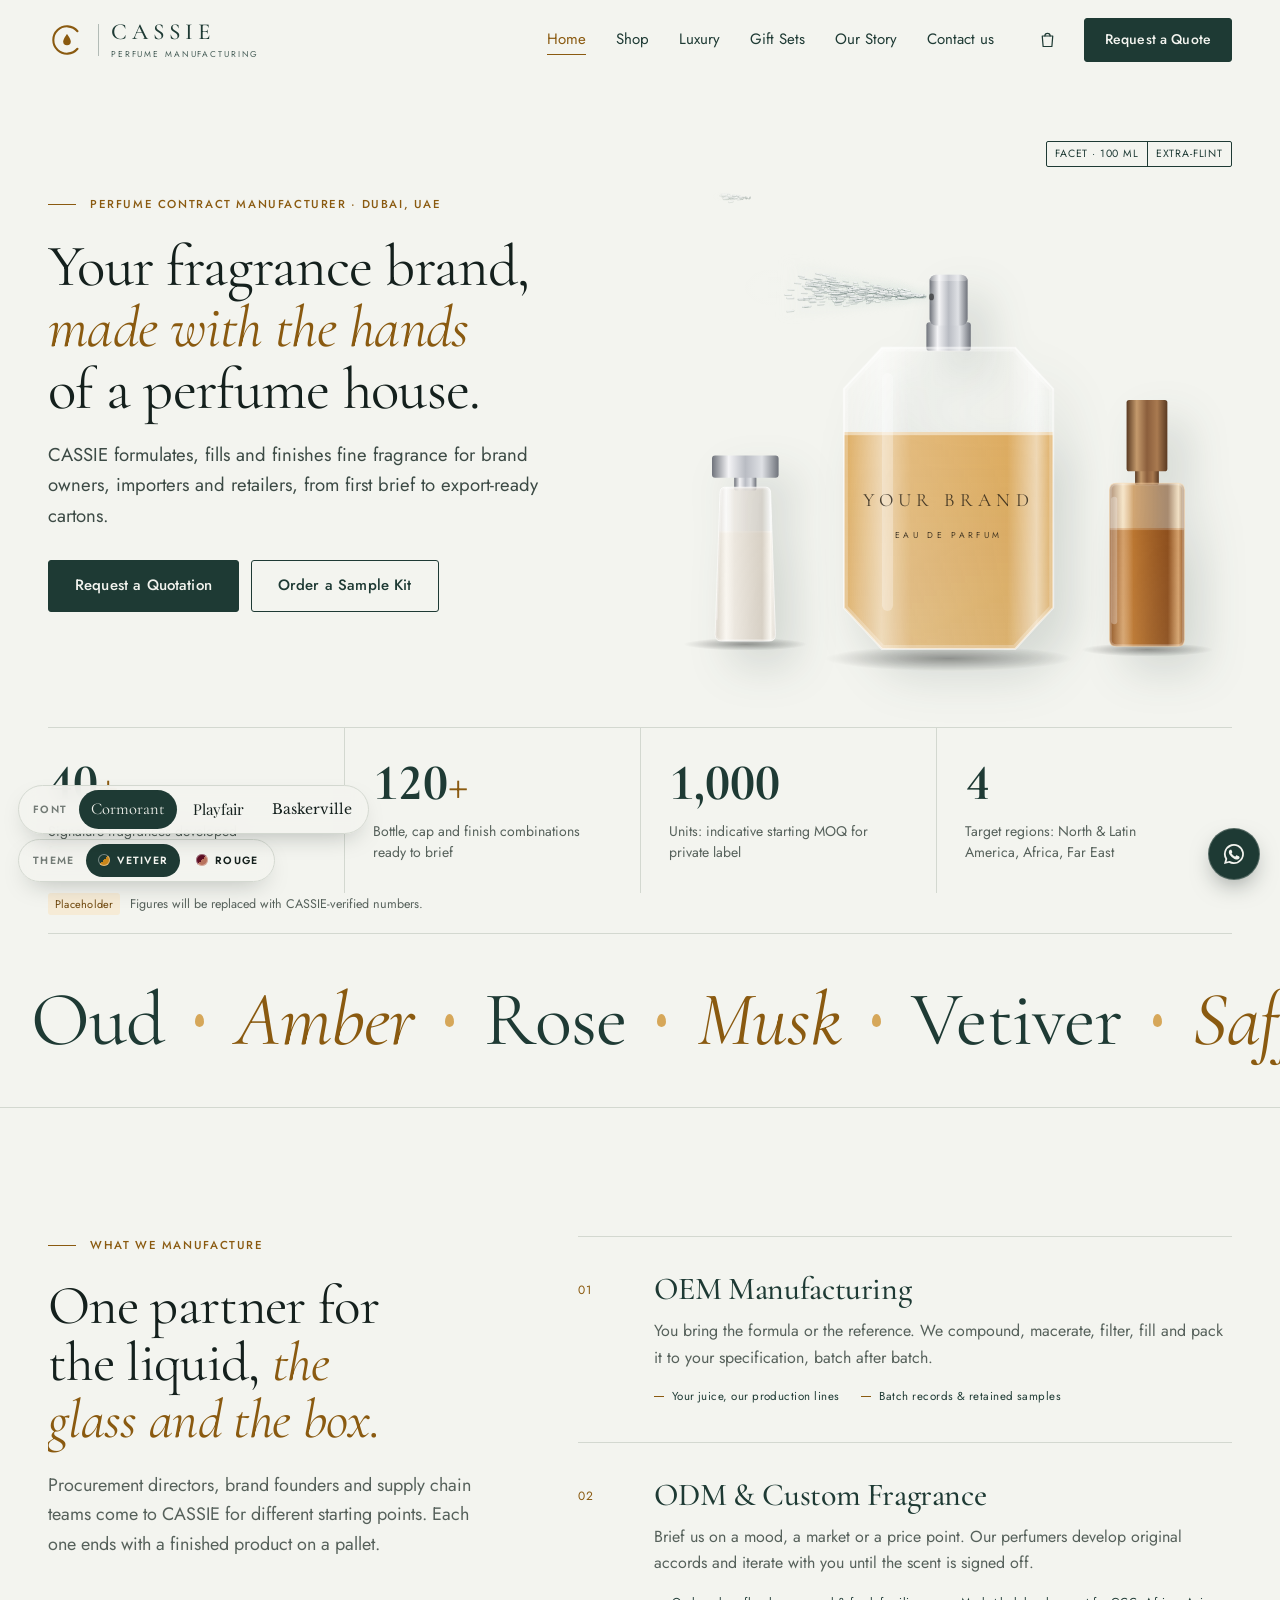
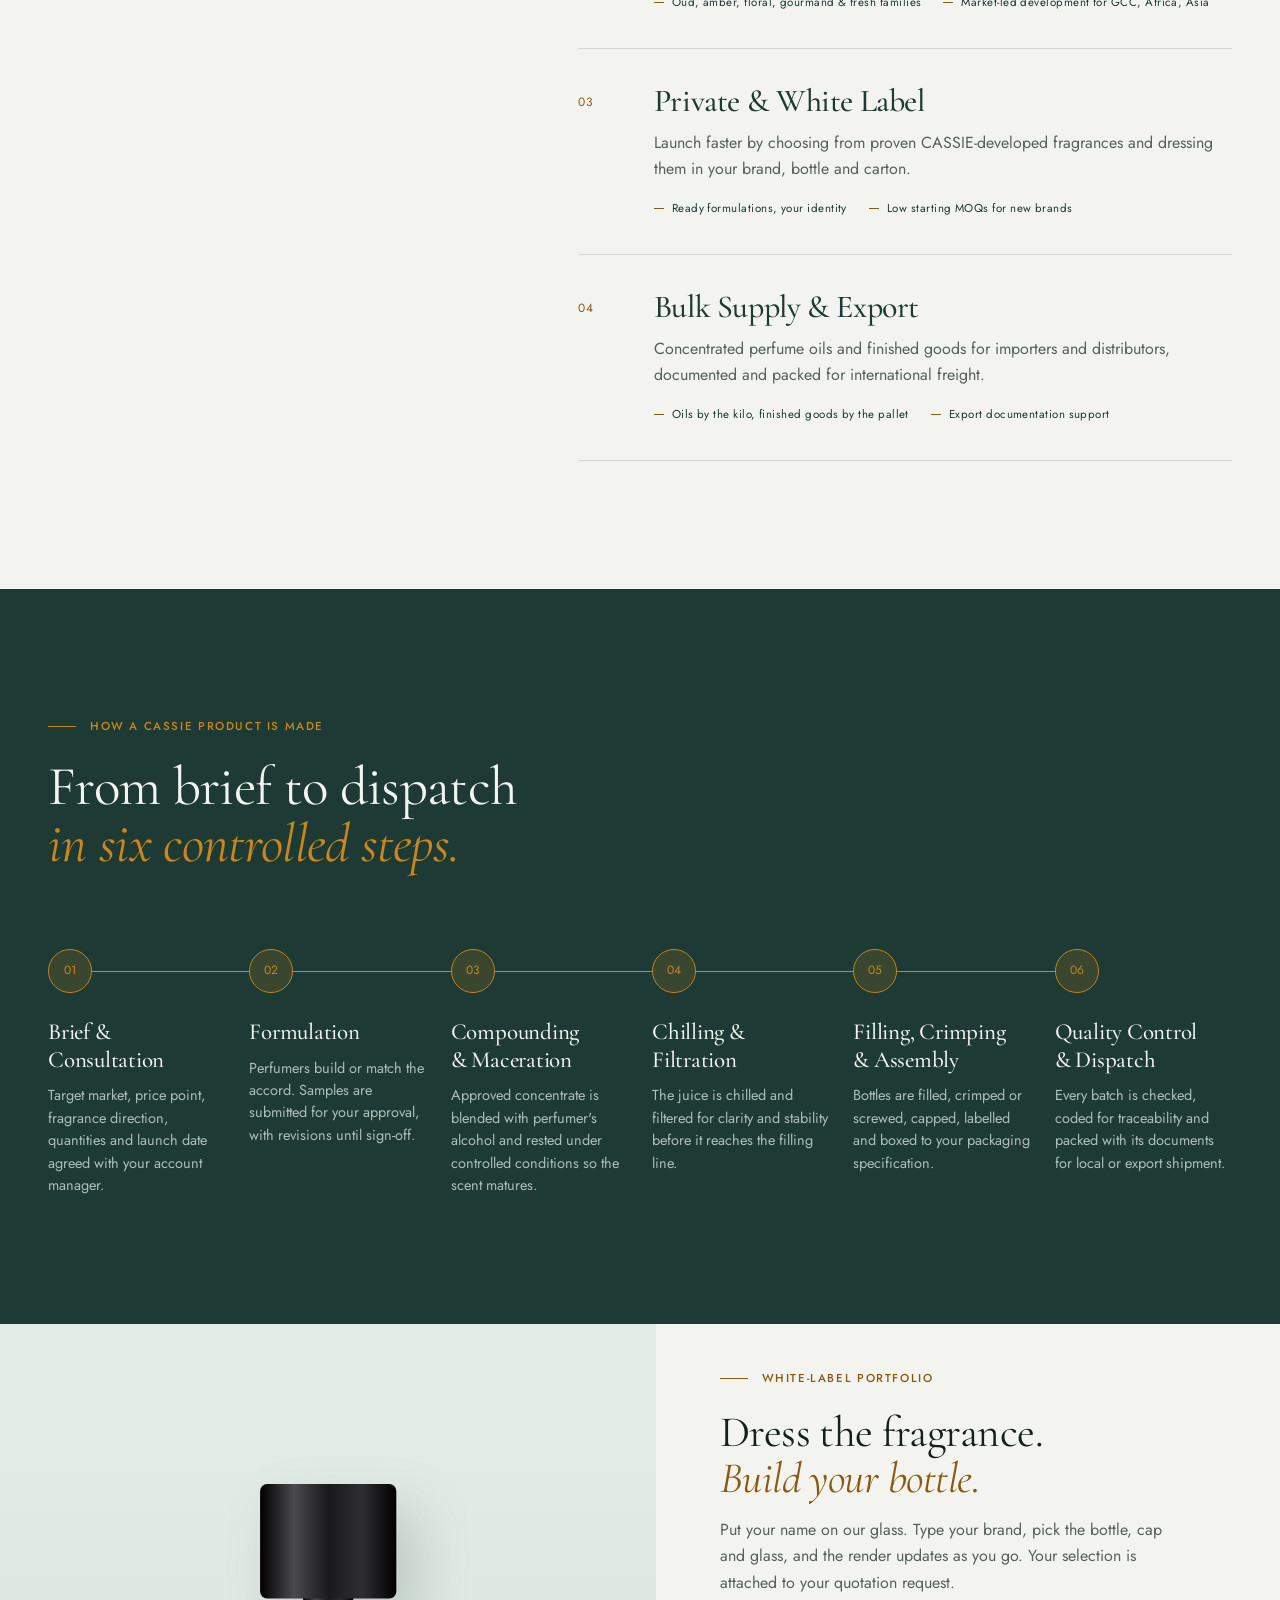
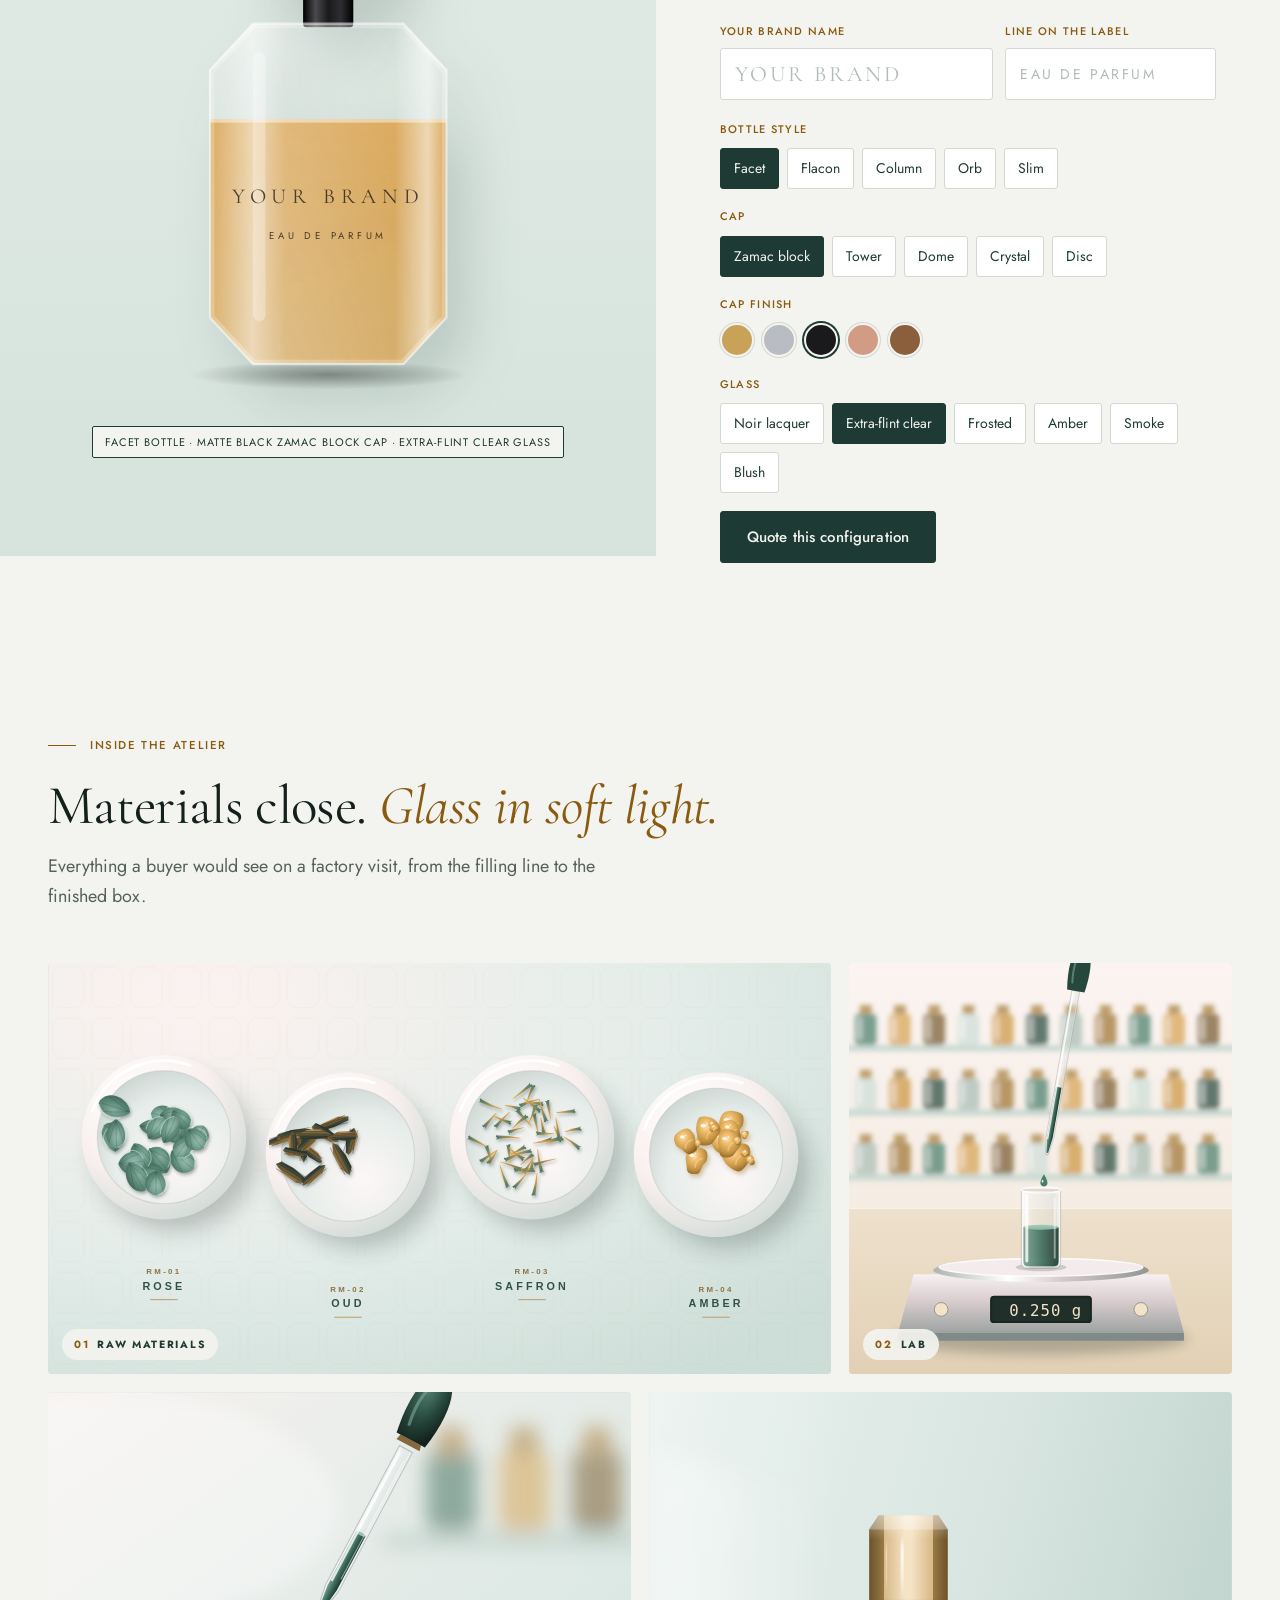
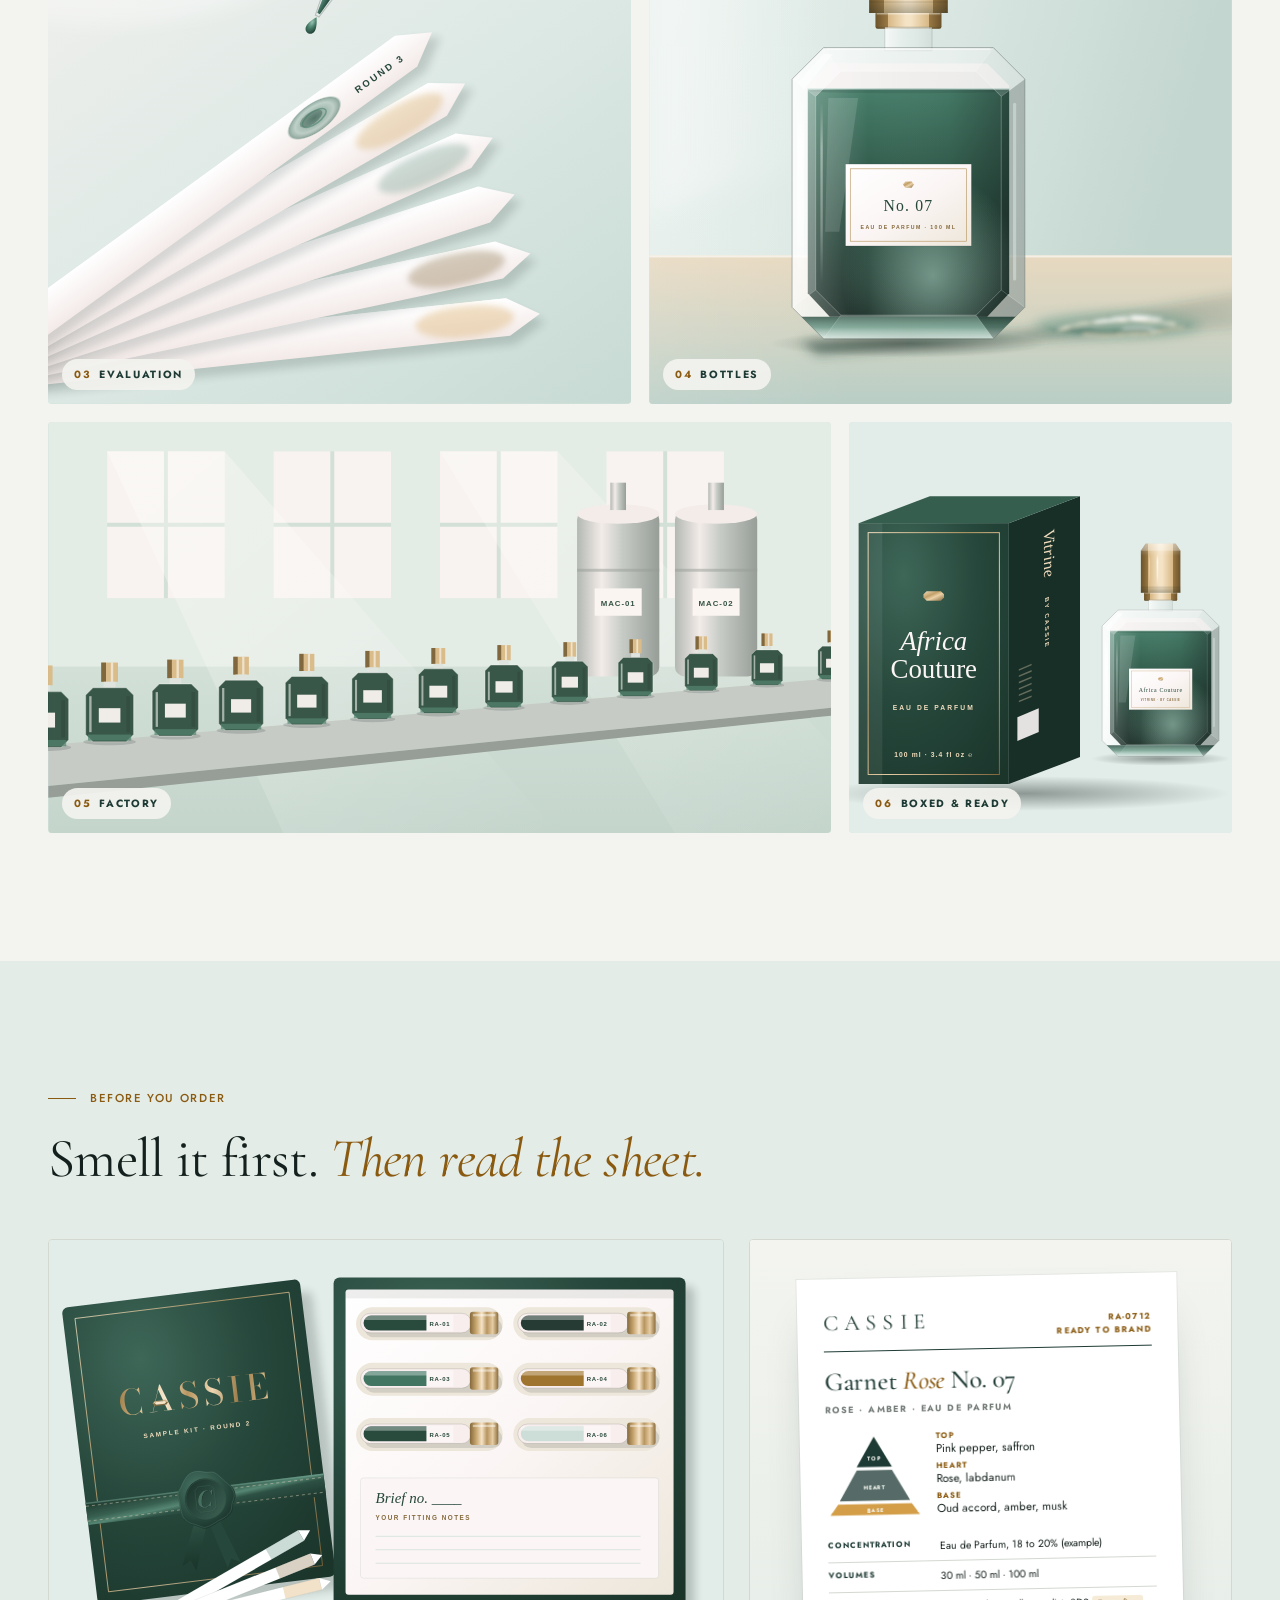
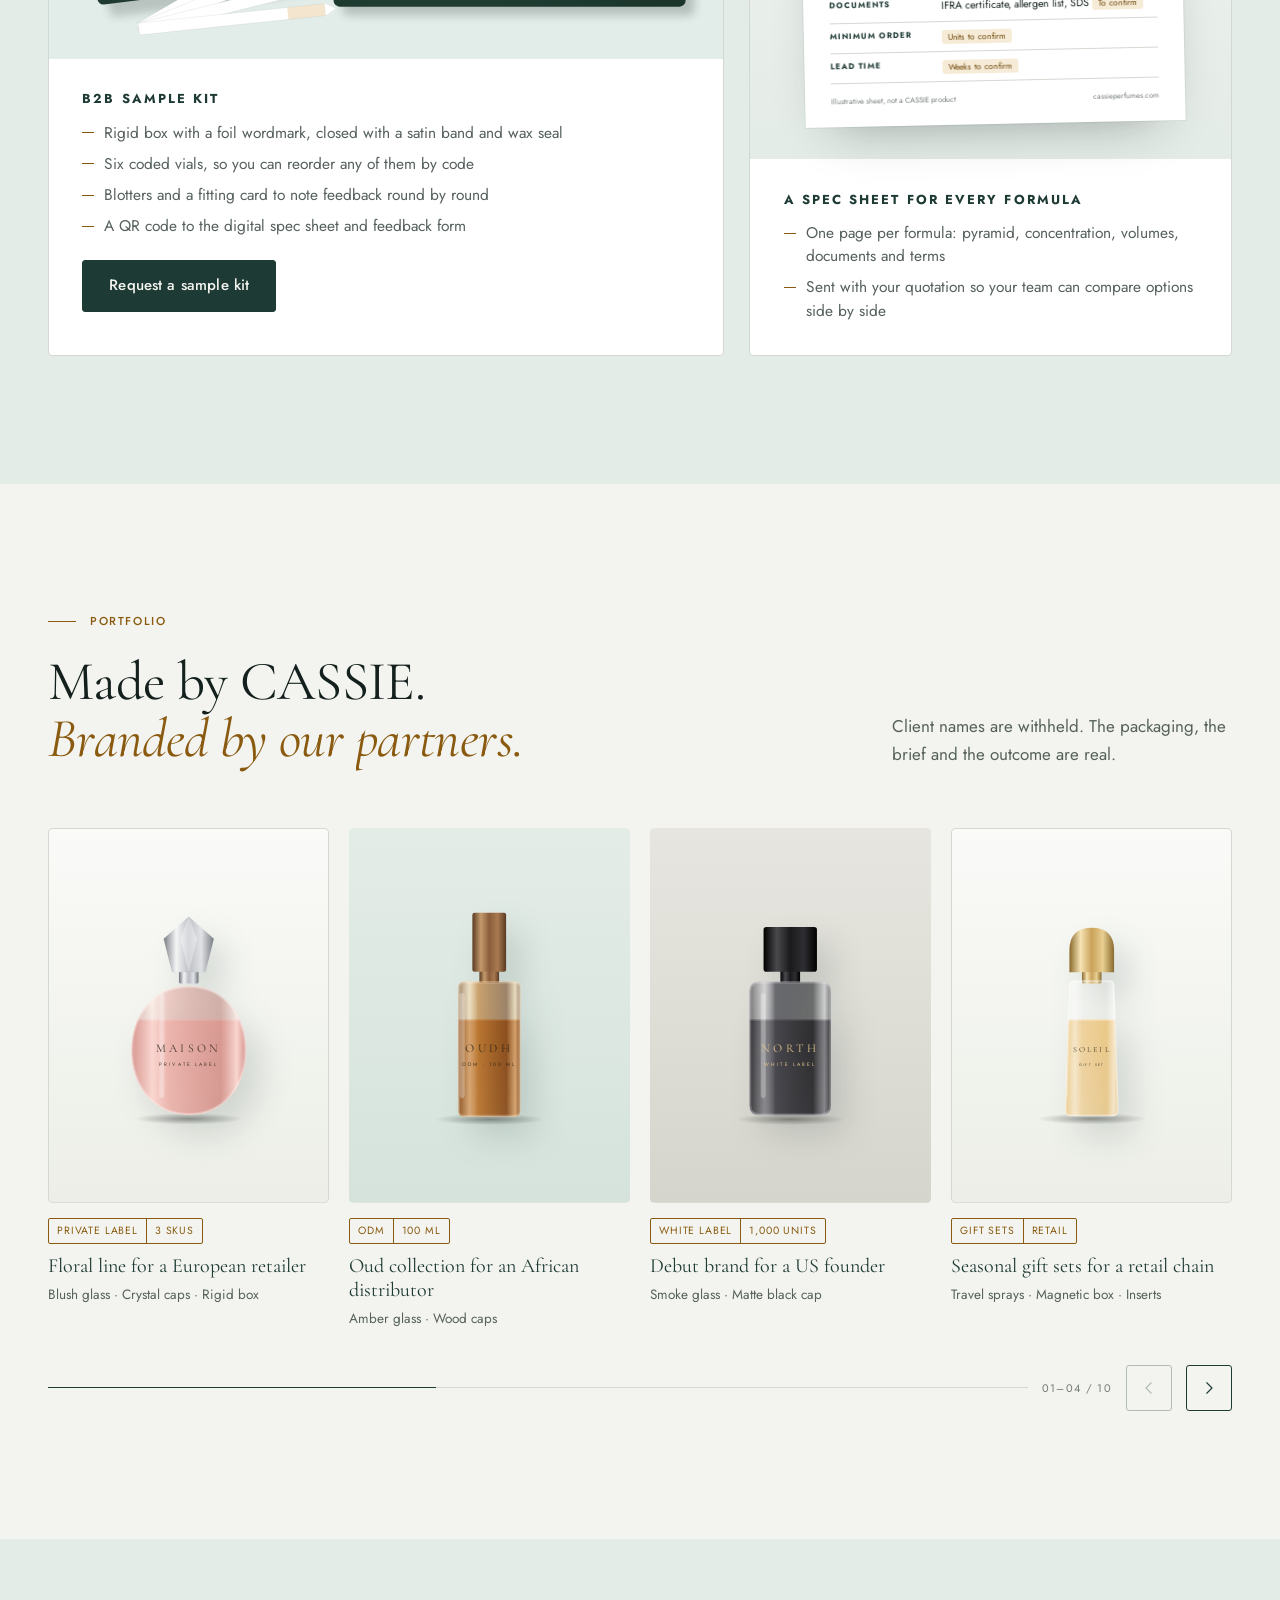
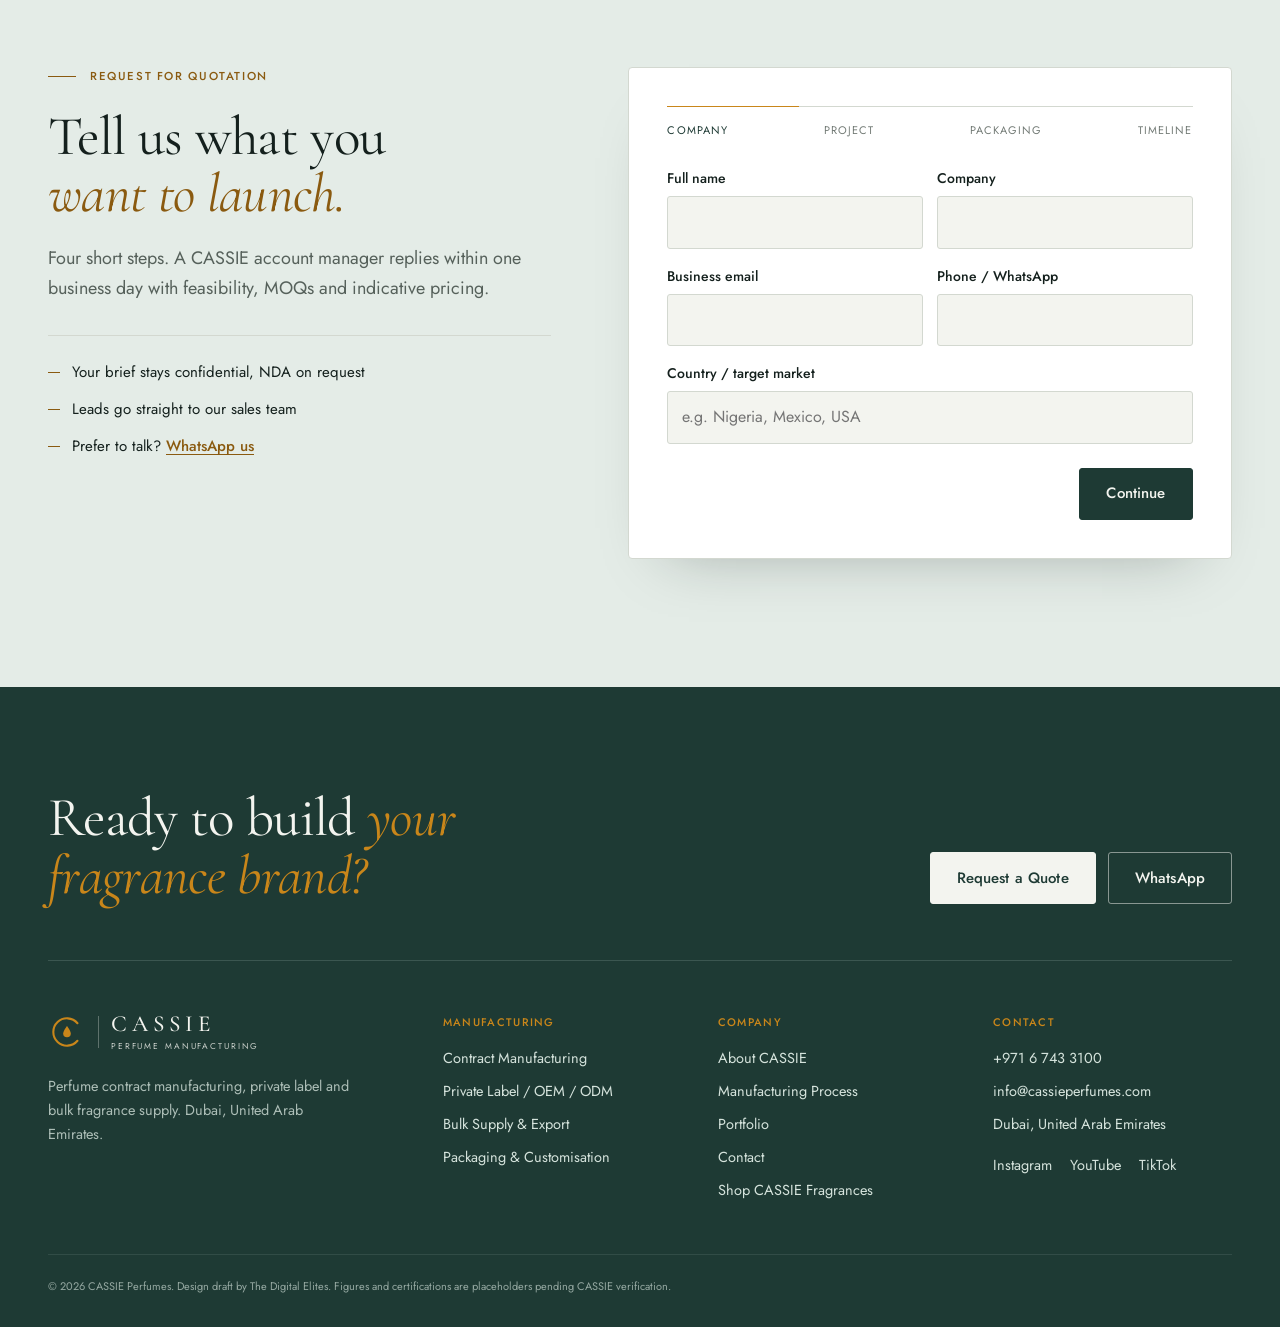
==== commit 95812b48: "Product page: reviews section under the hero (sample reviews, marked as placeholders) Co-Authored-By" ====
--- a/index.html
+++ b/index.html
@@ -9,7 +9,7 @@
   <link rel="preconnect" href="https://fonts.googleapis.com">
   <link rel="preconnect" href="https://fonts.gstatic.com" crossorigin>
   <link href="https://fonts.googleapis.com/css2?family=Cormorant+Garamond:ital,wght@0,400;0,500;0,600;1,400;1,500&family=Jost:wght@300..600&family=Playfair+Display:ital,wght@0,400;0,500;0,600;1,400;1,500&family=Manrope:wght@300..700&family=Libre+Baskerville:ital,wght@0,400;0,700;1,400&family=Montserrat:wght@300..600&display=swap" rel="stylesheet">
-  <link rel="stylesheet" href="style.css?v=20261020m">
+  <link rel="stylesheet" href="style.css?v=20261020n">
 </head>
 <body>
 
@@ -450,8 +450,8 @@
   <svg viewBox="0 0 24 24" width="24" height="24" fill="currentColor"><path d="M12 2a10 10 0 0 0-8.6 15.1L2 22l5-1.3A10 10 0 1 0 12 2zm0 18.2a8.2 8.2 0 0 1-4.2-1.1l-.3-.2-3 .8.8-2.9-.2-.3A8.2 8.2 0 1 1 12 20.2zm4.5-6.1c-.2-.1-1.5-.7-1.7-.8s-.4-.1-.6.1-.7.8-.8 1-.3.2-.5.1a6.7 6.7 0 0 1-3.3-2.9c-.2-.4.2-.4.7-1.3.1-.2 0-.3 0-.4l-.8-1.8c-.2-.5-.4-.4-.6-.4h-.5a1 1 0 0 0-.7.3 3 3 0 0 0-.9 2.2 5.2 5.2 0 0 0 1.1 2.7 11.8 11.8 0 0 0 4.5 4c1.7.7 2.3.8 3.2.6a2.7 2.7 0 0 0 1.8-1.3 2.2 2.2 0 0 0 .1-1.3c0-.1-.2-.2-.5-.3z"/></svg>
 </a>
 
-<script src="bottle.js?v=20261020m"></script>
-<script src="main.js?v=20261020m"></script>
-<script src="mist.js?v=20261020m"></script>
+<script src="bottle.js?v=20261020n"></script>
+<script src="main.js?v=20261020n"></script>
+<script src="mist.js?v=20261020n"></script>
 </body>
 </html>
--- a/style.css
+++ b/style.css
@@ -806,6 +806,29 @@
 .pdp-acc summary::after { content: "+"; font-family: var(--f-text); color: var(--saffron-deep); transition: transform .3s var(--ease); }
 .pdp-acc[open] summary::after { transform: rotate(45deg); }
 .pdp-acc p { margin-top: 12px; color: var(--muted); font-size: 16px; line-height: 1.65; }
+.reviews { display: grid; grid-template-columns: minmax(0, .7fr) minmax(0, 1.3fr); gap: clamp(32px, 5vw, 80px); padding: clamp(64px, 8vw, 112px) var(--pad); border-top: 1px solid var(--line); }
+.reviews-summary { display: grid; gap: 18px; align-content: start; }
+.rv-score { display: flex; align-items: center; gap: 18px; }
+.rv-score > b { font-family: var(--f-display); font-weight: 400; font-size: clamp(64px, 6vw, 88px); line-height: .9; color: var(--vetiver); }
+.rv-score > div { display: grid; gap: 6px; }
+.rv-score small { font-size: 14px; color: var(--muted); }
+.stars { --r: 5; --star: url("data:image/svg+xml,%3Csvg xmlns='http://www.w3.org/2000/svg' viewBox='0 0 24 24'%3E%3Cpath d='M12 2.8l2.8 5.9 6.4.8-4.7 4.4 1.2 6.3L12 17.1l-5.7 3.1 1.2-6.3-4.7-4.4 6.4-.8z'/%3E%3C/svg%3E"); display: inline-block; width: 100px; height: 18px; background: linear-gradient(90deg, var(--saffron) calc(var(--r) / 5 * 100%), rgba(var(--vetiver-rgb), .18) 0); -webkit-mask: var(--star) left / 20px 18px repeat-x; mask: var(--star) left / 20px 18px repeat-x; }
+.rv-bars { list-style: none; display: grid; gap: 8px; max-width: 320px; }
+.rv-bars li { display: grid; grid-template-columns: 14px minmax(0, 1fr) 26px; align-items: center; gap: 12px; font-size: 13px; color: var(--stone); }
+.rv-bars i { height: 6px; border-radius: 6px; background: rgba(var(--vetiver-rgb), .1); position: relative; overflow: hidden; }
+.rv-bars i::after { content: ""; position: absolute; inset: 0 auto 0 0; width: var(--w); background: var(--vetiver); border-radius: 6px; }
+.rv-bars em { font-style: normal; text-align: right; }
+.reviews-summary .btn { justify-self: start; }
+.rv-note { font-size: 13px; }
+.rv-head h2 { margin-bottom: clamp(22px, 2.4vw, 32px); }
+.rv-grid { display: grid; grid-template-columns: repeat(3, minmax(0, 1fr)); gap: 16px; }
+.rv-card { display: flex; flex-direction: column; gap: 12px; padding: 24px 22px; border: 1px solid var(--line); border-radius: var(--r-tile); background: var(--white); }
+.rv-card .stars { width: 80px; height: 14px; -webkit-mask-size: 16px 14px; mask-size: 16px 14px; }
+.rv-card h3 { font-size: 23px; color: var(--vetiver); }
+.rv-card p { font-size: 15.5px; color: var(--ink-soft); line-height: 1.6; }
+.rv-card footer { margin-top: auto; display: flex; justify-content: space-between; gap: 8px; padding-top: 12px; border-top: 1px solid var(--line); font-size: 13.5px; }
+.rv-card footer b { font-weight: 600; color: var(--ink); }
+.rv-card footer span { color: var(--stone); }
 .pdp-story { position: relative; isolation: isolate; overflow: hidden; display: grid; grid-template-columns: minmax(0, .9fr) minmax(0, 1.1fr); gap: clamp(36px, 6vw, 100px); align-items: center; padding: clamp(72px, 9vw, 128px) var(--pad); background: radial-gradient(60% 80% at 15% 30%, rgba(var(--saffron-rgb), .16), transparent 65%), linear-gradient(160deg, var(--vetiver), var(--ink)); color: var(--porcelain); }
 .pdp-story .eyebrow { color: var(--saffron); }
 .pdp-story .eyebrow::before { background: var(--saffron); }
@@ -858,7 +881,8 @@
   .pdp-facts { grid-auto-flow: row; grid-template-columns: repeat(2, minmax(0, 1fr)); }
   .pdp-facts div:nth-child(3) { border-left: 0; }
   .pdp-facts div:nth-child(n+3) { border-top: 1px solid var(--line); }
-  .pdp-story, .pdp-wear { grid-template-columns: minmax(0, 1fr); }
+  .pdp-story, .pdp-wear, .reviews { grid-template-columns: minmax(0, 1fr); }
+  .rv-grid { grid-template-columns: minmax(0, 1fr); }
   .note-cols { grid-template-columns: minmax(0, 1fr); }
   .pdp-sticky { left: 12px; right: 12px; bottom: 112px; transform: translateY(200%); justify-content: space-between; opacity: 0; transition: transform .45s var(--ease), opacity .3s var(--ease); }
   .pdp-sticky.on { transform: none; opacity: 1; }
